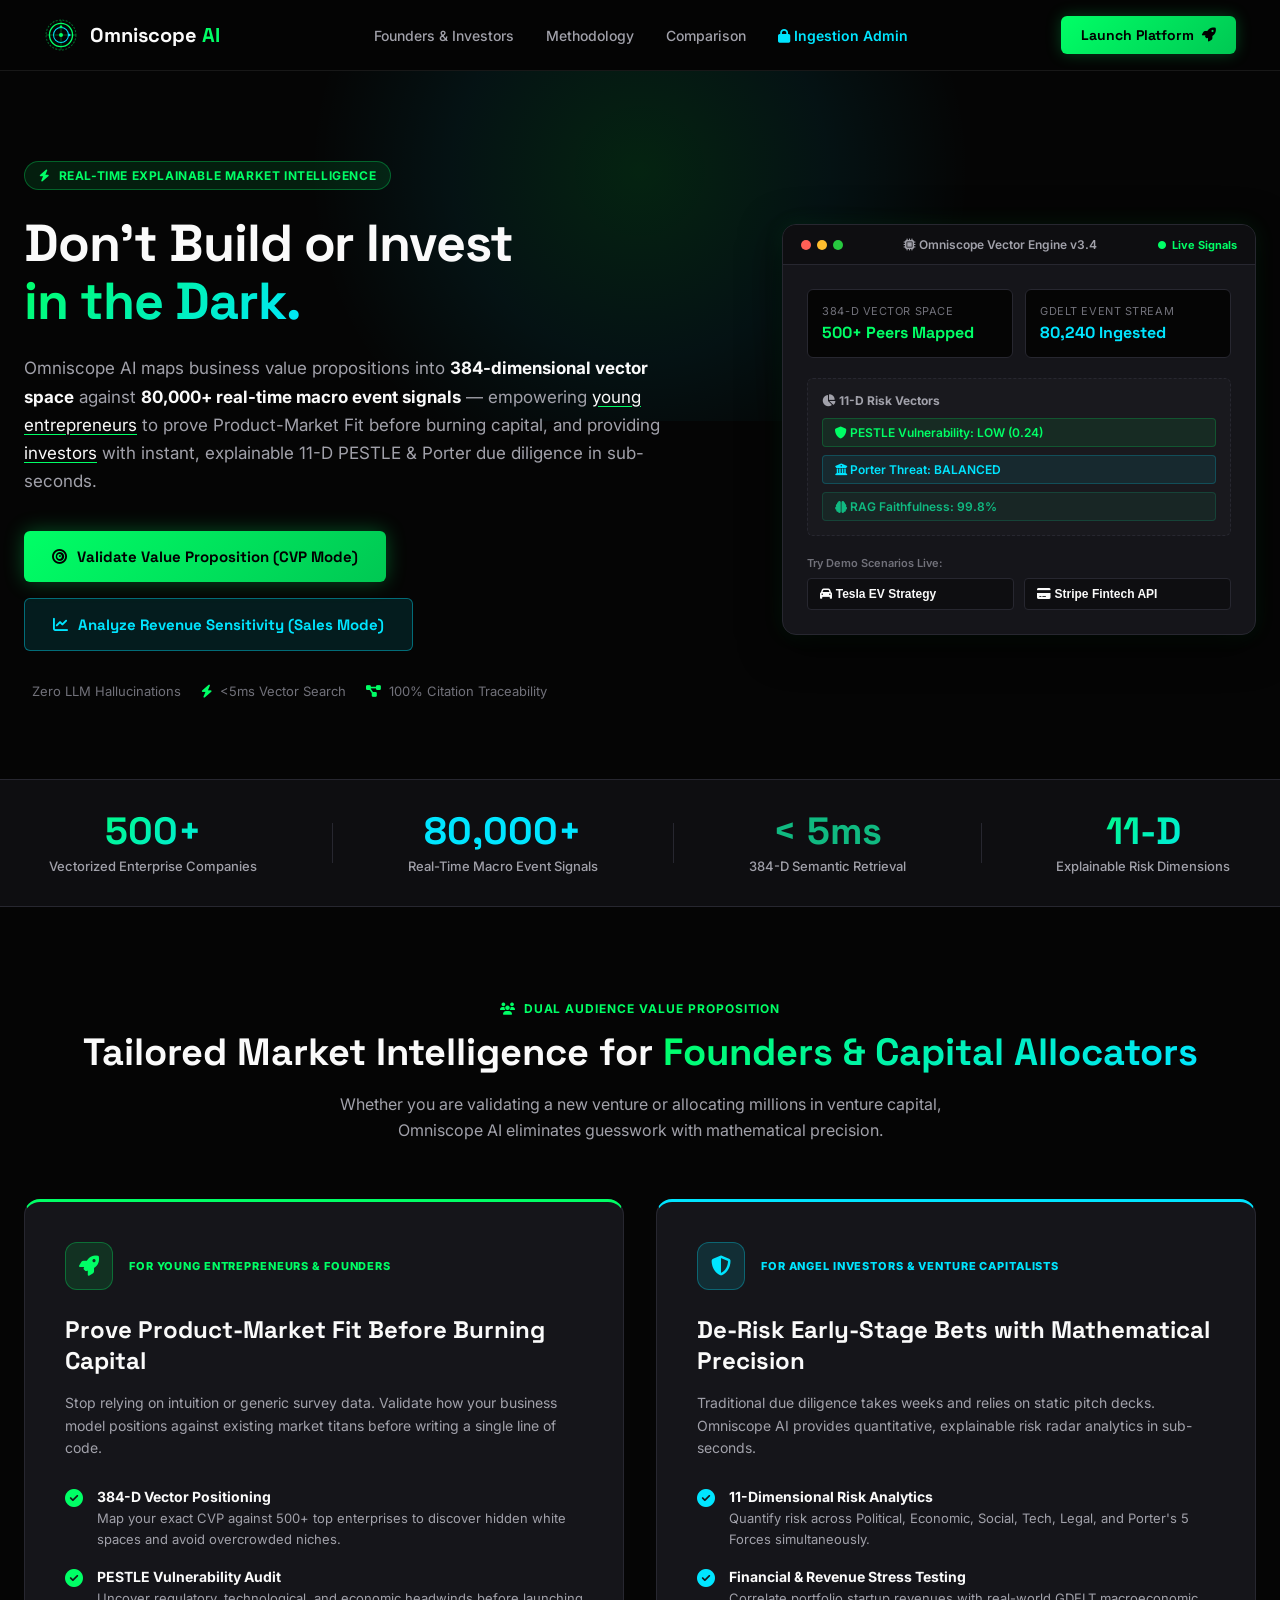
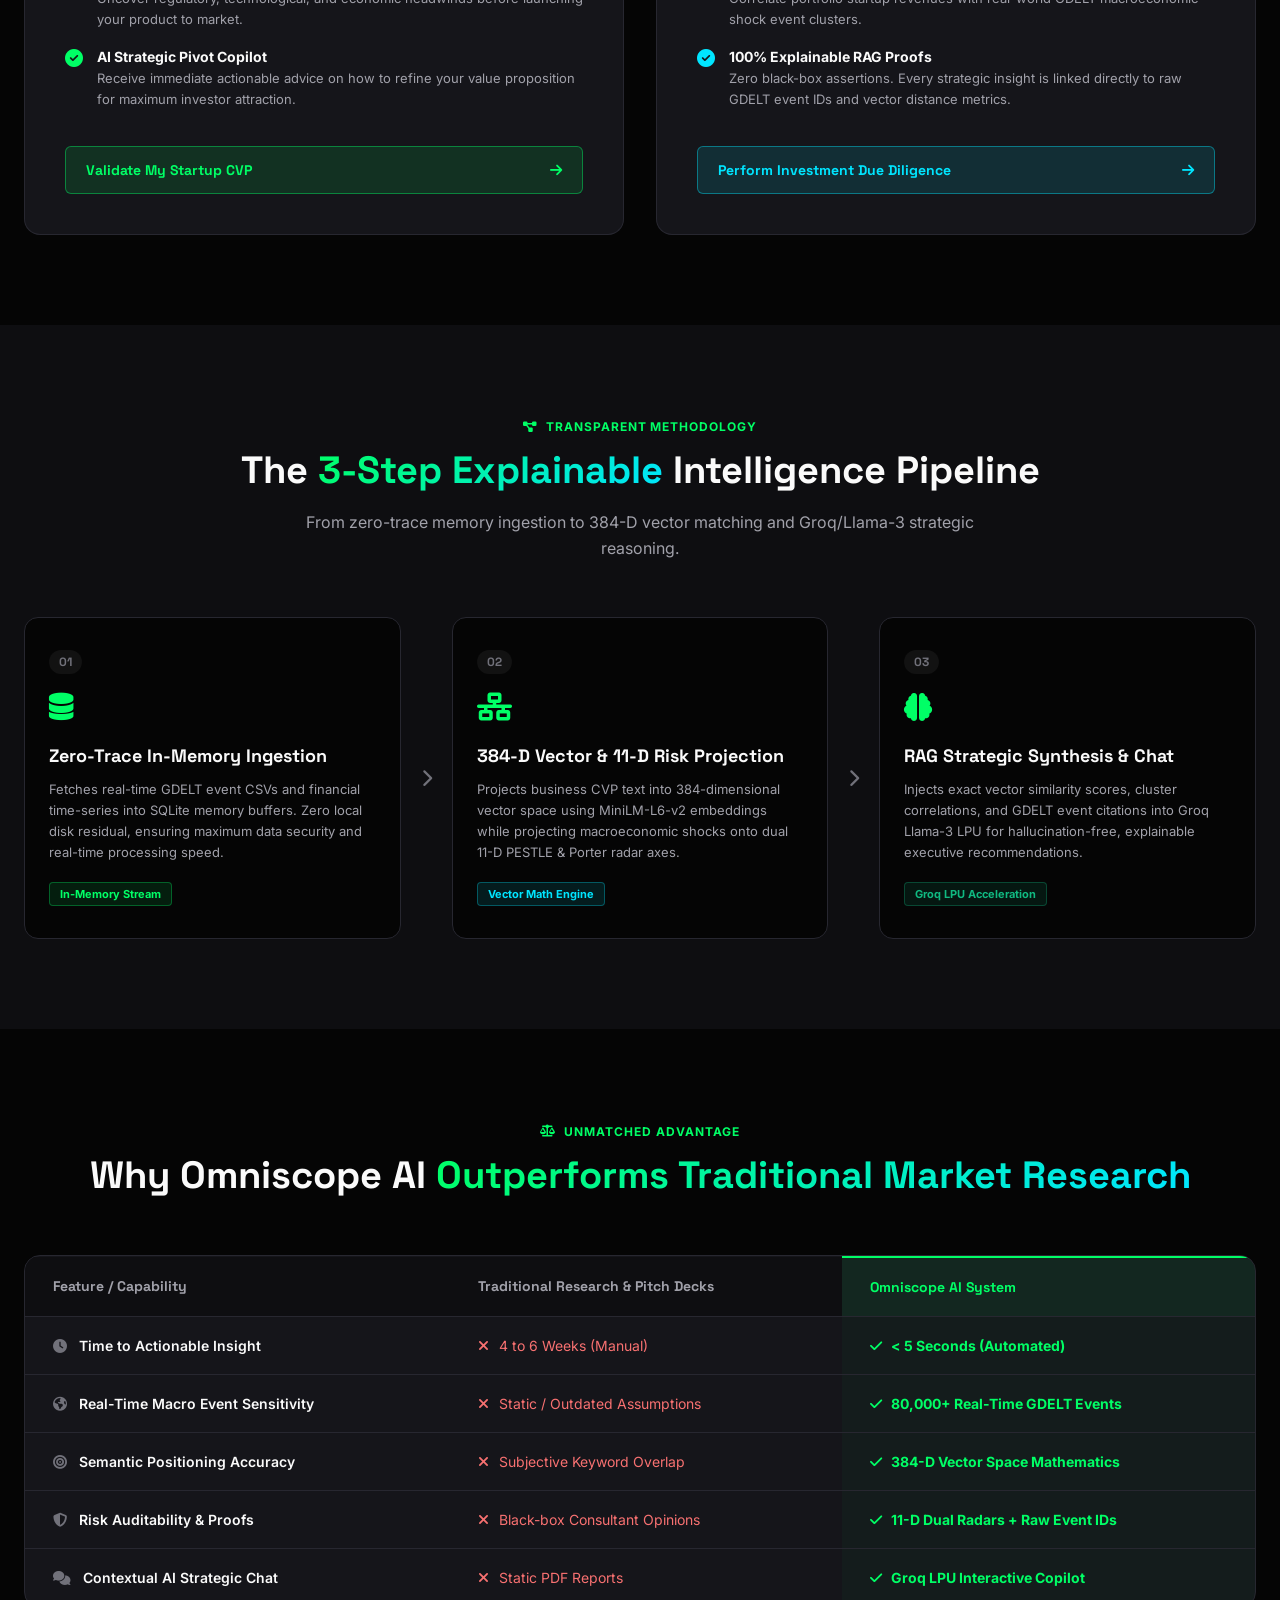
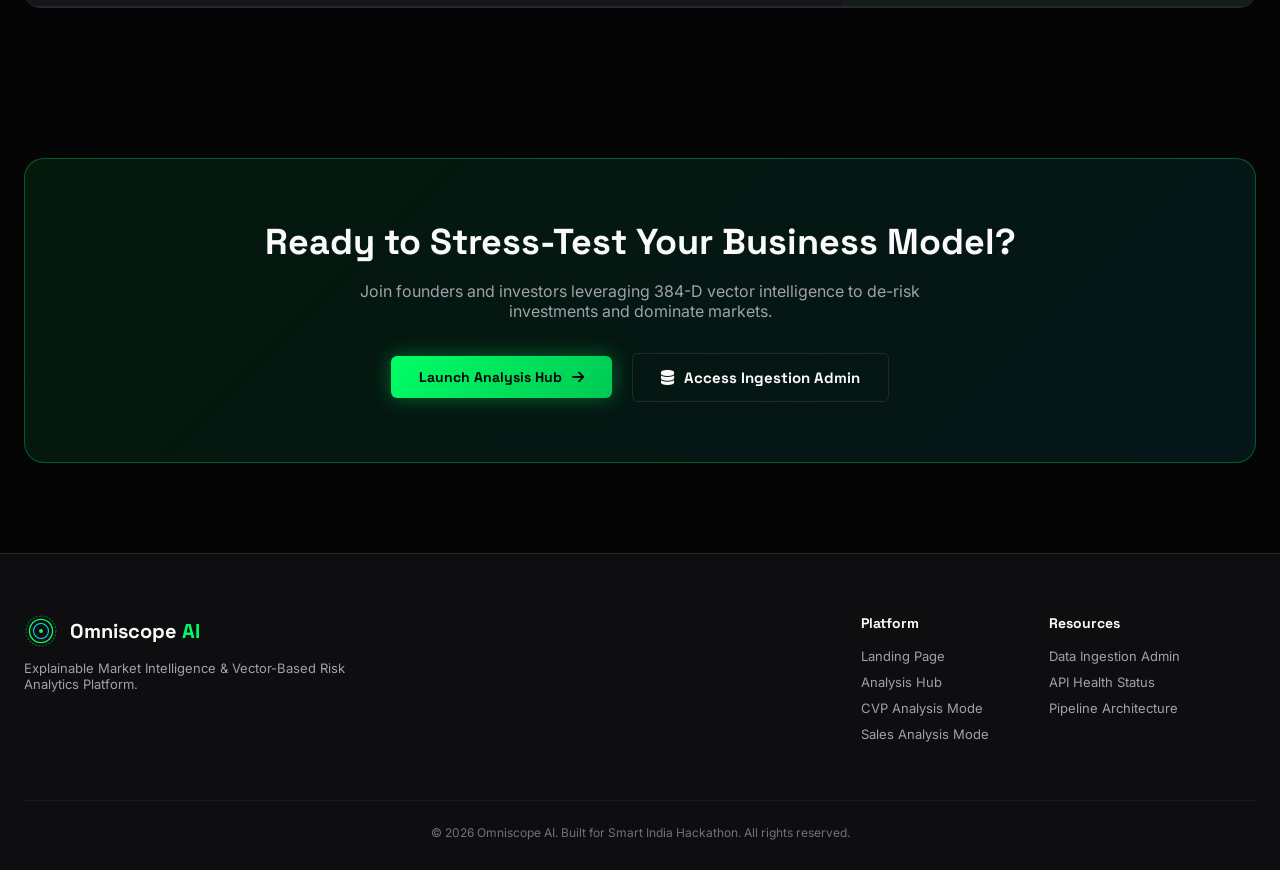
==== web/index.html @ 130d4575 "updated the intelligence, improved workflow, better explainability, introduced landing page" ====
<!DOCTYPE html>
<html lang="en">
<head>
    <meta charset="UTF-8">
    <meta name="viewport" content="width=device-width, initial-scale=1.0">
    <title>Omniscope AI | Explainable Market Intelligence System</title>
    <!-- Favicon -->
    <link rel="icon" type="image/svg+xml" href="favicon.svg">
    <link rel="icon" type="image/png" sizes="64x64" href="favicon.png">
    <link rel="shortcut icon" href="favicon.ico">
    <!-- Google Fonts -->
    <link rel="preconnect" href="https://fonts.googleapis.com">
    <link rel="preconnect" href="https://fonts.gstatic.com" crossorigin>
    <link href="https://fonts.googleapis.com/css2?family=Inter:wght@400;500;600;700&family=Plus+Jakarta+Sans:wght@500;600;700;800&family=Space+Grotesk:wght@500;600;700&display=swap" rel="stylesheet">
    <!-- FontAwesome Icons -->
    <link rel="stylesheet" href="https://cdnjs.cloudflare.com/ajax/libs/font-awesome/6.4.0/css/all.min.css">
    <link rel="stylesheet" href="style.css">
</head>
<body class="dark-theme">

    <!-- APP WRAPPER -->
    <div class="app-wrapper">

        <!-- =============================================================== -->
        <!-- LANDING PAGE SCREEN                                             -->
        <!-- =============================================================== -->
        <div class="screen-view active" id="view-landing-page">
            <!-- Top Navigation Bar -->
            <nav class="landing-navbar">
                <div class="navbar-container">
                    <a href="#view-landing-page" class="nav-brand" id="brand-logo-home">
                        <svg class="omniscope-logo-svg nav-logo-svg" viewBox="0 0 100 100" fill="none" xmlns="http://www.w3.org/2000/svg">
                            <circle cx="50" cy="50" r="44" stroke="#00FF66" stroke-width="3" stroke-dasharray="6 4" opacity="0.4"/>
                            <circle cx="50" cy="50" r="34" stroke="#00FF66" stroke-width="4"/>
                            <circle cx="50" cy="50" r="22" stroke="#00E5FF" stroke-width="3"/>
                            <circle cx="50" cy="50" r="6" fill="#00FF66"/>
                            <line x1="50" y1="6" x2="50" y2="94" stroke="#00FF66" stroke-width="2" opacity="0.5"/>
                            <line x1="6" y1="50" x2="94" y2="50" stroke="#00FF66" stroke-width="2" opacity="0.5"/>
                            <circle cx="74" cy="50" r="4" fill="#00E5FF"/>
                            <circle cx="50" cy="26" r="4" fill="#00FF66"/>
                        </svg>
                        <span>Omniscope <span class="accent-text">AI</span></span>
                    </a>
                    <div class="nav-links">
                        <a href="#landing-audience" class="nav-link">Founders & Investors</a>
                        <a href="#landing-pipeline" class="nav-link">Methodology</a>
                        <a href="#landing-comparison" class="nav-link">Comparison</a>
                        <a href="admin.html" class="nav-link admin-nav-link" target="_blank">
                            <i class="fa-solid fa-lock"></i> Ingestion Admin
                        </a>
                    </div>
                    <div class="nav-actions">
                        <button type="button" class="btn-primary-md" id="btn-nav-launch-app">
                            <span>Launch Platform</span>
                            <i class="fa-solid fa-rocket"></i>
                        </button>
                    </div>
                </div>
            </nav>

            <!-- Hero Section -->
            <section class="landing-hero" id="landing-hero">
                <div class="hero-bg-glow"></div>
                <div class="hero-container">
                    <div class="hero-content">
                        <div class="hero-badge">
                            <i class="fa-solid fa-bolt"></i>
                            <span>REAL-TIME EXPLAINABLE MARKET INTELLIGENCE</span>
                        </div>
                        <h1 class="hero-title">
                            Don't Build or Invest <br><span class="gradient-text">in the Dark.</span>
                        </h1>
                        <!-- Single Hook for Investors & Young Entrepreneurs -->
                        <p class="hero-hook-desc">
                            Omniscope AI maps business value propositions into <strong>384-dimensional vector space</strong> against <strong>80,000+ real-time macro event signals</strong> — empowering <u>young entrepreneurs</u> to prove Product-Market Fit before burning capital, and providing <u>investors</u> with instant, explainable 11-D PESTLE & Porter due diligence in sub-seconds.
                        </p>
                        <div class="hero-cta-group">
                            <button type="button" class="btn-hero-primary" id="btn-hero-launch-cvp">
                                <i class="fa-solid fa-bullseye"></i>
                                <span>Validate Value Proposition (CVP Mode)</span>
                            </button>
                            <button type="button" class="btn-hero-secondary" id="btn-hero-launch-revenue">
                                <i class="fa-solid fa-chart-line"></i>
                                <span>Analyze Revenue Sensitivity (Sales Mode)</span>
                            </button>
                        </div>
                        <div class="hero-trust-badges">
                            <span><i class="fa-solid fa-shield-check"></i> Zero LLM Hallucinations</span>
                            <span><i class="fa-solid fa-bolt"></i> &lt;5ms Vector Search</span>
                            <span><i class="fa-solid fa-diagram-project"></i> 100% Citation Traceability</span>
                        </div>
                    </div>

                    <!-- Interactive Live Hero Visual Showcase -->
                    <div class="hero-visual-card glass-panel">
                        <div class="visual-card-header">
                            <div class="card-dots">
                                <span class="dot red"></span>
                                <span class="dot yellow"></span>
                                <span class="dot green"></span>
                            </div>
                            <span class="card-title-tag"><i class="fa-solid fa-microchip"></i> Omniscope Vector Engine v3.4</span>
                            <span class="card-live-pulse"><i class="fa-solid fa-circle"></i> Live Signals</span>
                        </div>
                        <div class="visual-card-body">
                            <div class="vector-radar-preview">
                                <div class="preview-metric-box">
                                    <span class="preview-label">384-D Vector Space</span>
                                    <span class="preview-val green-glow">500+ Peers Mapped</span>
                                </div>
                                <div class="preview-metric-box">
                                    <span class="preview-label">GDELT Event Stream</span>
                                    <span class="preview-val cyan-glow">80,240 Ingested</span>
                                </div>
                            </div>
                            <div class="preview-radar-mini">
                                <div class="mini-radar-badge"><i class="fa-solid fa-chart-pie"></i> 11-D Risk Vectors</div>
                                <div class="mini-tags">
                                    <span class="tag-pill"><i class="fa-solid fa-shield"></i> PESTLE Vulnerability: LOW (0.24)</span>
                                    <span class="tag-pill cyan"><i class="fa-solid fa-building-columns"></i> Porter Threat: BALANCED</span>
                                    <span class="tag-pill emerald"><i class="fa-solid fa-brain"></i> RAG Faithfulness: 99.8%</span>
                                </div>
                            </div>
                            <div class="hero-preset-teaser">
                                <span class="teaser-label">Try Demo Scenarios Live:</span>
                                <div class="hero-preset-buttons">
                                    <button type="button" class="btn-preset-mini" id="hero-preset-tesla">
                                        <i class="fa-solid fa-car"></i> Tesla EV Strategy
                                    </button>
                                    <button type="button" class="btn-preset-mini" id="hero-preset-stripe">
                                        <i class="fa-solid fa-credit-card"></i> Stripe Fintech API
                                    </button>
                                </div>
                            </div>
                        </div>
                    </div>
                </div>
            </section>

            <!-- Key Platform Metrics Bar -->
            <section class="landing-stats-bar">
                <div class="stats-container">
                    <div class="stat-item">
                        <div class="stat-num gradient-text">500+</div>
                        <div class="stat-label">Vectorized Enterprise Companies</div>
                    </div>
                    <div class="stat-divider"></div>
                    <div class="stat-item">
                        <div class="stat-num cyan-text">80,000+</div>
                        <div class="stat-label">Real-Time Macro Event Signals</div>
                    </div>
                    <div class="stat-divider"></div>
                    <div class="stat-item">
                        <div class="stat-num emerald-text">&lt; 5ms</div>
                        <div class="stat-label">384-D Semantic Retrieval</div>
                    </div>
                    <div class="stat-divider"></div>
                    <div class="stat-item">
                        <div class="stat-num gradient-text">11-D</div>
                        <div class="stat-label">Explainable Risk Dimensions</div>
                    </div>
                </div>
            </section>

            <!-- Dual Value Proposition Section (Founders & Investors) -->
            <section class="landing-section" id="landing-audience">
                <div class="section-container">
                    <div class="section-header text-center">
                        <span class="section-badge"><i class="fa-solid fa-users"></i> DUAL AUDIENCE VALUE PROPOSITION</span>
                        <h2>Tailored Market Intelligence for <span class="gradient-text">Founders & Capital Allocators</span></h2>
                        <p class="section-desc">Whether you are validating a new venture or allocating millions in venture capital, Omniscope AI eliminates guesswork with mathematical precision.</p>
                    </div>

                    <div class="dual-grid">
                        <!-- Card 1: Young Entrepreneurs -->
                        <div class="dual-card founder-card">
                            <div class="dual-card-header">
                                <div class="dual-icon-box green-icon">
                                    <i class="fa-solid fa-rocket"></i>
                                </div>
                                <div class="dual-tag">FOR YOUNG ENTREPRENEURS & FOUNDERS</div>
                            </div>
                            <h3>Prove Product-Market Fit Before Burning Capital</h3>
                            <p class="dual-intro">Stop relying on intuition or generic survey data. Validate how your business model positions against existing market titans before writing a single line of code.</p>
                            <ul class="dual-features">
                                <li>
                                    <i class="fa-solid fa-circle-check"></i>
                                    <div>
                                        <strong>384-D Vector Positioning</strong>
                                        <span>Map your exact CVP against 500+ top enterprises to discover hidden white spaces and avoid overcrowded niches.</span>
                                    </div>
                                </li>
                                <li>
                                    <i class="fa-solid fa-circle-check"></i>
                                    <div>
                                        <strong>PESTLE Vulnerability Audit</strong>
                                        <span>Uncover regulatory, technological, and economic headwinds before launching your product to market.</span>
                                    </div>
                                </li>
                                <li>
                                    <i class="fa-solid fa-circle-check"></i>
                                    <div>
                                        <strong>AI Strategic Pivot Copilot</strong>
                                        <span>Receive immediate actionable advice on how to refine your value proposition for maximum investor attraction.</span>
                                    </div>
                                </li>
                            </ul>
                            <button type="button" class="btn-dual-action btn-green-glow" id="btn-founder-launch">
                                <span>Validate My Startup CVP</span>
                                <i class="fa-solid fa-arrow-right"></i>
                            </button>
                        </div>

                        <!-- Card 2: Investors -->
                        <div class="dual-card investor-card">
                            <div class="dual-card-header">
                                <div class="dual-icon-box cyan-icon">
                                    <i class="fa-solid fa-shield-halved"></i>
                                </div>
                                <div class="dual-tag cyan-tag">FOR ANGEL INVESTORS & VENTURE CAPITALISTS</div>
                            </div>
                            <h3>De-Risk Early-Stage Bets with Mathematical Precision</h3>
                            <p class="dual-intro">Traditional due diligence takes weeks and relies on static pitch decks. Omniscope AI provides quantitative, explainable risk radar analytics in sub-seconds.</p>
                            <ul class="dual-features">
                                <li>
                                    <i class="fa-solid fa-circle-check cyan-check"></i>
                                    <div>
                                        <strong>11-Dimensional Risk Analytics</strong>
                                        <span>Quantify risk across Political, Economic, Social, Tech, Legal, and Porter's 5 Forces simultaneously.</span>
                                    </div>
                                </li>
                                <li>
                                    <i class="fa-solid fa-circle-check cyan-check"></i>
                                    <div>
                                        <strong>Financial & Revenue Stress Testing</strong>
                                        <span>Correlate portfolio startup revenues with real-world GDELT macroeconomic shock event clusters.</span>
                                    </div>
                                </li>
                                <li>
                                    <i class="fa-solid fa-circle-check cyan-check"></i>
                                    <div>
                                        <strong>100% Explainable RAG Proofs</strong>
                                        <span>Zero black-box assertions. Every strategic insight is linked directly to raw GDELT event IDs and vector distance metrics.</span>
                                    </div>
                                </li>
                            </ul>
                            <button type="button" class="btn-dual-action btn-cyan-glow" id="btn-investor-launch">
                                <span>Perform Investment Due Diligence</span>
                                <i class="fa-solid fa-arrow-right"></i>
                            </button>
                        </div>
                    </div>
                </div>
            </section>

            <!-- 3-Step Explainable Pipeline Architecture -->
            <section class="landing-section bg-surface" id="landing-pipeline">
                <div class="section-container">
                    <div class="section-header text-center">
                        <span class="section-badge"><i class="fa-solid fa-diagram-project"></i> TRANSPARENT METHODOLOGY</span>
                        <h2>The <span class="gradient-text">3-Step Explainable</span> Intelligence Pipeline</h2>
                        <p class="section-desc">From zero-trace memory ingestion to 384-D vector matching and Groq/Llama-3 strategic reasoning.</p>
                    </div>

                    <div class="pipeline-grid">
                        <div class="pipeline-card">
                            <div class="pipeline-step-num">01</div>
                            <div class="pipeline-icon"><i class="fa-solid fa-database"></i></div>
                            <h3>Zero-Trace In-Memory Ingestion</h3>
                            <p>Fetches real-time GDELT event CSVs and financial time-series into SQLite memory buffers. Zero local disk residual, ensuring maximum data security and real-time processing speed.</p>
                            <div class="pipeline-tag">In-Memory Stream</div>
                        </div>

                        <div class="pipeline-connector"><i class="fa-solid fa-chevron-right"></i></div>

                        <div class="pipeline-card">
                            <div class="pipeline-step-num">02</div>
                            <div class="pipeline-icon"><i class="fa-solid fa-network-wired"></i></div>
                            <h3>384-D Vector & 11-D Risk Projection</h3>
                            <p>Projects business CVP text into 384-dimensional vector space using MiniLM-L6-v2 embeddings while projecting macroeconomic shocks onto dual 11-D PESTLE & Porter radar axes.</p>
                            <div class="pipeline-tag cyan-tag-bg">Vector Math Engine</div>
                        </div>

                        <div class="pipeline-connector"><i class="fa-solid fa-chevron-right"></i></div>

                        <div class="pipeline-card">
                            <div class="pipeline-step-num">03</div>
                            <div class="pipeline-icon"><i class="fa-solid fa-brain"></i></div>
                            <h3>RAG Strategic Synthesis & Chat</h3>
                            <p>Injects exact vector similarity scores, cluster correlations, and GDELT event citations into Groq Llama-3 LPU for hallucination-free, explainable executive recommendations.</p>
                            <div class="pipeline-tag emerald-tag-bg">Groq LPU Acceleration</div>
                        </div>
                    </div>
                </div>
            </section>

            <!-- Comparison Table: Traditional vs Omniscope AI -->
            <section class="landing-section" id="landing-comparison">
                <div class="section-container">
                    <div class="section-header text-center">
                        <span class="section-badge"><i class="fa-solid fa-scale-balanced"></i> UNMATCHED ADVANTAGE</span>
                        <h2>Why Omniscope AI <span class="gradient-text">Outperforms Traditional Market Research</span></h2>
                    </div>

                    <div class="comparison-table-wrapper glass-panel">
                        <table class="comparison-table">
                            <thead>
                                <tr>
                                    <th>Feature / Capability</th>
                                    <th>Traditional Research & Pitch Decks</th>
                                    <th class="highlight-col">Omniscope AI System</th>
                                </tr>
                            </thead>
                            <tbody>
                                <tr>
                                    <td class="feature-name"><i class="fa-solid fa-clock"></i> Time to Actionable Insight</td>
                                    <td class="negative-text"><i class="fa-solid fa-xmark"></i> 4 to 6 Weeks (Manual)</td>
                                    <td class="highlight-col positive-text"><i class="fa-solid fa-check"></i> &lt; 5 Seconds (Automated)</td>
                                </tr>
                                <tr>
                                    <td class="feature-name"><i class="fa-solid fa-earth-americas"></i> Real-Time Macro Event Sensitivity</td>
                                    <td class="negative-text"><i class="fa-solid fa-xmark"></i> Static / Outdated Assumptions</td>
                                    <td class="highlight-col positive-text"><i class="fa-solid fa-check"></i> 80,000+ Real-Time GDELT Events</td>
                                </tr>
                                <tr>
                                    <td class="feature-name"><i class="fa-solid fa-bullseye"></i> Semantic Positioning Accuracy</td>
                                    <td class="negative-text"><i class="fa-solid fa-xmark"></i> Subjective Keyword Overlap</td>
                                    <td class="highlight-col positive-text"><i class="fa-solid fa-check"></i> 384-D Vector Space Mathematics</td>
                                </tr>
                                <tr>
                                    <td class="feature-name"><i class="fa-solid fa-shield-halved"></i> Risk Auditability & Proofs</td>
                                    <td class="negative-text"><i class="fa-solid fa-xmark"></i> Black-box Consultant Opinions</td>
                                    <td class="highlight-col positive-text"><i class="fa-solid fa-check"></i> 11-D Dual Radars + Raw Event IDs</td>
                                </tr>
                                <tr>
                                    <td class="feature-name"><i class="fa-solid fa-comments"></i> Contextual AI Strategic Chat</td>
                                    <td class="negative-text"><i class="fa-solid fa-xmark"></i> Static PDF Reports</td>
                                    <td class="highlight-col positive-text"><i class="fa-solid fa-check"></i> Groq LPU Interactive Copilot</td>
                                </tr>
                            </tbody>
                        </table>
                    </div>
                </div>
            </section>

            <!-- Bottom CTA Banner Section -->
            <section class="landing-cta-banner">
                <div class="cta-banner-container glass-panel">
                    <div class="cta-content">
                        <h2>Ready to Stress-Test Your Business Model?</h2>
                        <p>Join founders and investors leveraging 384-D vector intelligence to de-risk investments and dominate markets.</p>
                        <div class="cta-buttons">
                            <button type="button" class="btn-primary-lg" id="btn-banner-launch-hub">
                                <span>Launch Analysis Hub</span>
                                <i class="fa-solid fa-arrow-right"></i>
                            </button>
                            <a href="admin.html" class="btn-outline-lg" target="_blank">
                                <i class="fa-solid fa-database"></i> Access Ingestion Admin
                            </a>
                        </div>
                    </div>
                </div>
            </section>

            <!-- Footer -->
            <footer class="landing-footer">
                <div class="footer-container">
                    <div class="footer-brand">
                        <div class="nav-brand">
                            <svg class="omniscope-logo-svg nav-logo-svg" viewBox="0 0 100 100" fill="none" xmlns="http://www.w3.org/2000/svg">
                                <circle cx="50" cy="50" r="44" stroke="#00FF66" stroke-width="3" stroke-dasharray="6 4" opacity="0.4"/>
                                <circle cx="50" cy="50" r="34" stroke="#00FF66" stroke-width="4"/>
                                <circle cx="50" cy="50" r="22" stroke="#00E5FF" stroke-width="3"/>
                                <circle cx="50" cy="50" r="6" fill="#00FF66"/>
                            </svg>
                            <span>Omniscope <span class="accent-text">AI</span></span>
                        </div>
                        <p>Explainable Market Intelligence & Vector-Based Risk Analytics Platform.</p>
                    </div>
                    <div class="footer-links">
                        <div class="footer-col">
                            <h4>Platform</h4>
                            <a href="#view-landing-page" id="foot-link-landing">Landing Page</a>
                            <a href="#" id="foot-link-hub">Analysis Hub</a>
                            <a href="#" id="foot-link-cvp">CVP Analysis Mode</a>
                            <a href="#" id="foot-link-revenue">Sales Analysis Mode</a>
                        </div>
                        <div class="footer-col">
                            <h4>Resources</h4>
                            <a href="admin.html" target="_blank">Data Ingestion Admin</a>
                            <a href="/api/health" target="_blank">API Health Status</a>
                            <a href="#landing-pipeline">Pipeline Architecture</a>
                        </div>
                    </div>
                </div>
                <div class="footer-bottom">
                    <p>© 2026 Omniscope AI. Built for Smart India Hackathon. All rights reserved.</p>
                </div>
            </footer>
        </div>

        <!-- =============================================================== -->
        <!-- MODE SELECTION HUB SCREEN                                       -->
        <!-- =============================================================== -->
        <div class="screen-view hidden" id="view-mode-selection">
            <div class="step1-container">
                <div class="step-nav-bar" style="margin-bottom: -10px;">
                    <button type="button" class="btn-back-hub" id="btn-back-landing-hub">
                        <i class="fa-solid fa-house"></i> Home Landing Page
                    </button>
                </div>

                <!-- Hero Branding -->
                <header class="hero-header">
                    <div class="hero-logo-wrapper">
                        <svg class="omniscope-logo-svg hero-svg" viewBox="0 0 100 100" fill="none" xmlns="http://www.w3.org/2000/svg">
                            <circle cx="50" cy="50" r="44" stroke="#00FF66" stroke-width="3" stroke-dasharray="6 4" opacity="0.4"/>
                            <circle cx="50" cy="50" r="34" stroke="#00FF66" stroke-width="4"/>
                            <circle cx="50" cy="50" r="22" stroke="#00E5FF" stroke-width="3"/>
                            <circle cx="50" cy="50" r="6" fill="#00FF66"/>
                            <line x1="50" y1="6" x2="50" y2="94" stroke="#00FF66" stroke-width="2" opacity="0.5"/>
                            <line x1="6" y1="50" x2="94" y2="50" stroke="#00FF66" stroke-width="2" opacity="0.5"/>
                            <circle cx="74" cy="50" r="4" fill="#00E5FF"/>
                            <circle cx="50" cy="26" r="4" fill="#00FF66"/>
                            <circle cx="34" cy="66" r="4" fill="#10B981"/>
                        </svg>
                    </div>
                    <h1>Omniscope <span>AI</span></h1>
                    <p class="hero-subtitle">Explainable Market Intelligence System. Select your preferred analysis methodology below.</p>
                </header>

                <!-- Mode Selection Cards Grid -->
                <div class="mode-selection-grid">
                    <!-- Mode 1: CVP Analysis -->
                    <div class="mode-card" id="card-cvp-mode">
                        <div class="mode-card-badge"><i class="fa-solid fa-bullseye"></i> Value Proposition Mode</div>
                        <div class="mode-card-icon">
                            <i class="fa-solid fa-pen-nib"></i>
                        </div>
                        <h3>1. Customer Value Proposition (CVP) Analysis</h3>
                        <p>Input your business CVP statement to project into 384-D vector space, generate dual PESTLE & Porter radar analytics, and benchmark against 500 companies.</p>
                        <ul class="mode-features">
                            <li><i class="fa-solid fa-circle-check"></i> 384-D CVP Semantic Vector Match</li>
                            <li><i class="fa-solid fa-circle-check"></i> Dual PESTLE & Porter Risk Radars</li>
                            <li><i class="fa-solid fa-circle-check"></i> Tailored AI Strategy Chatbot</li>
                        </ul>
                        <button type="button" class="btn-primary-lg" id="btn-select-cvp-mode" style="width: 100%;">
                            <span>Launch CVP Analysis</span>
                            <i class="fa-solid fa-arrow-right"></i>
                        </button>
                    </div>

                    <!-- Mode 2: Sales & Financial Revenue Analysis -->
                    <div class="mode-card" id="card-revenue-mode">
                        <div class="mode-card-badge badge-cyan"><i class="fa-solid fa-chart-line"></i> Financial Impact Mode</div>
                        <div class="mode-card-icon icon-cyan">
                            <i class="fa-solid fa-file-csv"></i>
                        </div>
                        <h3>2. Sales & Financial Revenue Analysis</h3>
                        <p>Upload sales time-series CSV data or choose business presets to analyze revenue sensitivity against macro market event clusters and PESTLE shocks.</p>
                        <ul class="mode-features">
                            <li><i class="fa-solid fa-circle-check" style="color: #00E5FF;"></i> Sales CSV & Presets Data Import</li>
                            <li><i class="fa-solid fa-circle-check" style="color: #00E5FF;"></i> Market Event Cluster Correlation</li>
                            <li><i class="fa-solid fa-circle-check" style="color: #00E5FF;"></i> Financial Shock Risk Radar</li>
                        </ul>
                        <button type="button" class="btn-primary-lg btn-cyan" id="btn-select-revenue-mode" style="width: 100%;">
                            <span>Launch Sales Analysis</span>
                            <i class="fa-solid fa-arrow-right"></i>
                        </button>
                    </div>
                </div>
            </div>
        </div>

        <!-- =============================================================== -->
        <!-- STEP 1: CVP INPUT & DUAL RADAR ANALYSIS SCREEN                   -->
        <!-- =============================================================== -->
        <div class="screen-view hidden" id="view-step1-cvp">
            <div class="step1-container">
                <div class="step-nav-bar">
                    <button type="button" class="btn-back-hub" id="btn-back-hub-cvp">
                        <i class="fa-solid fa-arrow-left"></i> Switch Analysis Mode (CVP vs Sales)
                    </button>
                </div>

                <!-- Hero Branding -->
                <header class="hero-header">
                    <div class="hero-logo-wrapper">
                        <svg class="omniscope-logo-svg hero-svg" viewBox="0 0 100 100" fill="none" xmlns="http://www.w3.org/2000/svg">
                            <circle cx="50" cy="50" r="44" stroke="#00FF66" stroke-width="3" stroke-dasharray="6 4" opacity="0.4"/>
                            <circle cx="50" cy="50" r="34" stroke="#00FF66" stroke-width="4"/>
                            <circle cx="50" cy="50" r="22" stroke="#00E5FF" stroke-width="3"/>
                            <circle cx="50" cy="50" r="6" fill="#00FF66"/>
                            <line x1="50" y1="6" x2="50" y2="94" stroke="#00FF66" stroke-width="2" opacity="0.5"/>
                            <line x1="6" y1="50" x2="94" y2="50" stroke="#00FF66" stroke-width="2" opacity="0.5"/>
                            <circle cx="74" cy="50" r="4" fill="#00E5FF"/>
                            <circle cx="50" cy="26" r="4" fill="#00FF66"/>
                            <circle cx="34" cy="66" r="4" fill="#10B981"/>
                        </svg>
                    </div>
                    <h1>Omniscope <span>AI</span></h1>
                    <p class="hero-subtitle">Customer Value Proposition (CVP) Vector Placement & Risk Engine.</p>
                </header>

                <!-- CVP Input Form Card -->
                <div class="card glass-card cvp-input-card">
                    <div class="card-header">
                        <i class="fa-solid fa-pen-nib"></i>
                        <span>Step 1: Enter Your Customer Value Proposition (CVP)</span>
                    </div>

                    <!-- Quick Demo Presets Bar -->
                    <div class="presets-bar" style="margin: 1.25rem 0 1rem 0;">
                        <span class="presets-label"><i class="fa-solid fa-bolt" style="color: var(--accent-green);"></i> Quick Demo Presets:</span>
                        <button type="button" class="btn-preset-chip" id="btn-preset-cvp-tesla">
                            <i class="fa-solid fa-car-side" style="color: var(--accent-green);"></i> Preset 1: Tesla (EV & Autonomous Tech)
                        </button>
                        <button type="button" class="btn-preset-chip" id="btn-preset-cvp-stripe">
                            <i class="fa-solid fa-credit-card" style="color: var(--accent-green);"></i> Preset 2: Stripe (Fintech & Global Payments)
                        </button>
                    </div>

                    <form id="form-cvp-input">
                        <div class="form-group">
                            <label for="input-cvp-text">Customer Value Proposition Statement:</label>
                            <textarea id="input-cvp-text" placeholder="For [target customer] who [statement of need], the [product name] is a [product category] that [statement of key benefit]." rows="3" required></textarea>
                        </div>

                        <!-- CVP Template Helper Box -->
                        <div class="cvp-template-helper">
                            <i class="fa-solid fa-circle-info"></i>
                            <span>Standard Format Reference: <em>For <strong>[target customer]</strong> who <strong>[statement of need]</strong>, the <strong>[product name]</strong> is a <strong>[product category]</strong> that <strong>[statement of key benefit]</strong>.</em></span>
                        </div>

                        <div class="form-actions">
                            <button type="submit" class="btn-primary-lg" id="btn-analyze-cvp">
                                <i class="fa-solid fa-wand-magic-sparkles"></i> Analyze CVP & Generate Dual Radar Charts
                            </button>
                        </div>
                    </form>
                </div>

                <!-- Step 1 Results Panel (Hidden until CVP analyzed) -->
                <div class="step1-results-panel hidden" id="step1-results-panel">
                    
                    <!-- Dual Radar Charts Grid -->
                    <div class="dual-radar-grid">
                        <!-- Chart 1: PESTLE Analysis -->
                        <div class="card glass-card radar-card">
                            <div class="card-header">
                                <i class="fa-solid fa-chart-pie color-pestle"></i>
                                <span>PESTLE Macro-Environment Analysis</span>
                            </div>
                            <div class="canvas-wrapper">
                                <canvas id="canvas-pestle" width="300" height="300"></canvas>
                            </div>
                            <ul class="radar-legend-list" id="legend-pestle-list">
                                <li><span class="dot p1"></span> Political: <strong id="val-p0">0.00</strong></li>
                                <li><span class="dot p2"></span> Economic: <strong id="val-p1">0.00</strong></li>
                                <li><span class="dot p3"></span> Social: <strong id="val-p2">0.00</strong></li>
                                <li><span class="dot p4"></span> Tech: <strong id="val-p3">0.00</strong></li>
                                <li><span class="dot p5"></span> Legal: <strong id="val-p4">0.00</strong></li>
                                <li><span class="dot p6"></span> Enviro: <strong id="val-p5">0.00</strong></li>
                            </ul>
                        </div>

                        <!-- Chart 2: Porter's 5 Forces Analysis -->
                        <div class="card glass-card radar-card">
                            <div class="card-header">
                                <i class="fa-solid fa-shield-halved color-porter"></i>
                                <span>Porter's 5 Forces Industry Analysis</span>
                            </div>
                            <div class="canvas-wrapper">
                                <canvas id="canvas-porter" width="300" height="300"></canvas>
                            </div>
                            <ul class="radar-legend-list" id="legend-porter-list">
                                <li><span class="dot f1"></span> New Entrants: <strong id="val-p6">0.00</strong></li>
                                <li><span class="dot f2"></span> Buyer Power: <strong id="val-p7">0.00</strong></li>
                                <li><span class="dot f3"></span> Supplier Power: <strong id="val-p8">0.00</strong></li>
                                <li><span class="dot f4"></span> Substitutes: <strong id="val-p9">0.00</strong></li>
                                <li><span class="dot f5"></span> Rivalry: <strong id="val-p10">0.00</strong></li>
                            </ul>
                        </div>
                    </div>

                    <!-- Nearest CVP 384-D Vector Benchmark Companies -->
                    <div class="card glass-card benchmark-results-card">
                        <div class="card-header">
                            <i class="fa-solid fa-chart-scatter"></i>
                            <span>Nearest CVP 384-D Vector Embedding Matches (500 Company Database)</span>
                        </div>
                        <div class="cvp-matches-list" id="cvp-matches-list">
                            <!-- Populated dynamically -->
                        </div>
                    </div>

                    <!-- Next Step CTA -->
                    <div class="cta-banner">
                        <div class="cta-text">
                            <h3>Vector Placement & Strategic Risk Analysis Complete!</h3>
                            <p>Proceed to your personalized AI Market Chatbot to ask questions strictly tailored to your CVP and strategic factors.</p>
                        </div>
                        <button type="button" class="btn-cta-lg" id="btn-proceed-to-chatbot">
                            <span>Proceed to Omniscope AI Chatbot</span>
                            <i class="fa-solid fa-arrow-right"></i>
                        </button>
                    </div>

                </div>
            </div>
        </div>

        <!-- =============================================================== -->
        <!-- STEP 1: SALES & FINANCIAL REVENUE ANALYSIS SCREEN              -->
        <!-- =============================================================== -->
        <div class="screen-view hidden" id="view-step1-revenue">
            <div class="step1-container">
                <div class="step-nav-bar">
                    <button type="button" class="btn-back-hub" id="btn-back-hub-revenue">
                        <i class="fa-solid fa-arrow-left"></i> Switch Analysis Mode (CVP vs Sales)
                    </button>
                </div>

                <div class="section-title-box">
                    <h2><i class="fa-solid fa-chart-line color-cyan"></i> Sales & Financial Revenue Sensitivity Analysis</h2>
                    <p>Upload sales time-series data or pick a dataset preset to match sales fluctuations against verified market event clusters.</p>
                </div>

                <!-- CSV Upload & Dataset Presets Card -->
                <div class="card glass-card">
                    <div class="card-header">
                        <i class="fa-solid fa-file-csv color-cyan"></i>
                        <span>Upload Sales Time-Series (CSV / JSON) or Select Sample Preset</span>
                    </div>

                    <div class="presets-bar" style="margin-bottom: 1.25rem;">
                        <span class="presets-label">Sample Presets:</span>
                        <button type="button" class="btn-preset-chip" id="btn-preset-csv-retail">
                            <i class="fa-solid fa-shirt color-cyan"></i> Retail Apparel Sales (Jul – Aug 2026)
                        </button>
                        <button type="button" class="btn-preset-chip" id="btn-preset-csv-tech">
                            <i class="fa-solid fa-cloud color-cyan"></i> Enterprise SaaS MRR (Jul – Aug 2026)
                        </button>
                    </div>

                    <!-- Drag & Drop Zone -->
                    <div class="dropzone" id="revenue-dropzone">
                        <i class="fa-solid fa-cloud-arrow-up dropzone-icon color-cyan"></i>
                        <p class="dropzone-text">Drag & Drop your sales CSV file here, or <span class="dropzone-link color-cyan">browse files</span></p>
                        <span class="dropzone-subtext">Supported formats: CSV, JSON (Period, Revenue, Change_Pct)</span>
                        <input type="file" id="input-file-revenue" accept=".csv,.json" style="display: none;">
                    </div>

                    <div class="file-status-bar hidden" id="file-status-bar" style="margin-top: 1rem;">
                        <div class="file-info">
                            <i class="fa-solid fa-file-circle-check color-cyan"></i>
                            <span id="file-name-label">sales_data.csv</span>
                            <span class="file-tag" id="file-count-tag">0 rows</span>
                        </div>
                        <button type="button" class="btn-remove-file" id="btn-clear-file">&times;</button>
                    </div>

                    <!-- Input Data Preview Table (Visible Before Clicking Generate) -->
                    <div id="revenue-input-preview-box" class="revenue-preview-box hidden" style="margin-top: 1rem;">
                        <div style="display: flex; justify-content: space-between; align-items: center; margin-bottom: 0.6rem; flex-wrap: wrap; gap: 0.5rem;">
                            <span style="font-size: 0.82rem; font-weight: 700; color: var(--accent-cyan);">
                                <i class="fa-solid fa-table-list"></i> Loaded Input Time-Series Data (Preset Preloaded):
                            </span>
                            <span style="font-size: 0.75rem; color: #8892b0; background: rgba(0, 229, 255, 0.08); padding: 2px 8px; border-radius: 4px; border: 1px solid rgba(0, 229, 255, 0.2);">
                                Ready for Algorithm Execution &bull; Click 'Match & Filter' Below to Generate
                            </span>
                        </div>
                        <div style="overflow-x: auto;">
                            <table class="revenue-preview-table" style="width: 100%; border-collapse: collapse; font-size: 0.8rem;">
                                <thead>
                                    <tr style="border-bottom: 1px solid rgba(0, 229, 255, 0.2); text-align: left; color: #8892b0;">
                                        <th style="padding: 6px 10px;">Period</th>
                                        <th style="padding: 6px 10px;">Recorded Metric</th>
                                        <th style="padding: 6px 10px;">Fluctuation (% Δ)</th>
                                        <th style="padding: 6px 10px;">Context / Notes</th>
                                    </tr>
                                </thead>
                                <tbody id="revenue-preview-tbody"></tbody>
                            </table>
                        </div>
                    </div>

                    <div class="form-actions" style="margin-top: 1.5rem;">
                        <button type="button" class="btn-primary-lg btn-cyan" id="btn-analyze-revenue" style="width: 100%;">
                            <i class="fa-solid fa-wand-magic-sparkles"></i> Match Revenue Fluctuation & Filter Relevant Market Clusters
                        </button>
                    </div>
                </div>

                <!-- Sales Analysis Results Panel -->
                <div class="step1-results-panel hidden" id="revenue-results-panel">
                    
                    <!-- Section 1: Fluctuation Clusters & Collective Decisions -->
                    <div class="card glass-card">
                        <div class="card-header">
                            <i class="fa-solid fa-layer-group color-cyan"></i>
                            <span>1. Fluctuation Clusters & Collective Decisions (Grouped by % Change)</span>
                        </div>
                        <p style="font-size: 13px; color: var(--text-muted); margin: 6px 0 16px 0; line-height: 1.5;">
                            All revenue movements are grouped into discrete fluctuation bands by severity (<span style="color:var(--accent-green);">% change</span>). For each cluster, a collective strategic decision is formulated from the dominant news category.
                        </p>
                        <div id="fluctuation-clusters-list" class="clusters-grid">
                            <!-- Populated dynamically with cluster cards and collective decision callouts -->
                        </div>
                    </div>

                    <!-- Section 2: Lagging Indicator News & Likelihood Scoring Matrix -->
                    <div class="card glass-card">
                        <div class="card-header">
                            <i class="fa-solid fa-newspaper color-cyan"></i>
                            <span>2. Lagging Indicator News Assignment & Causal Likelihood Scores</span>
                        </div>
                        <p style="font-size: 13px; color: var(--text-muted); margin: 6px 0 16px 0; line-height: 1.5;">
                            Sales is an empirical lagging indicator. For each fluctuation, historical macro news emerging prior to that period is assigned with a calibrated causal likelihood score.
                        </p>
                        <div id="correlation-matrix-list" style="margin-top: 1rem;">
                            <!-- Dynamically populated with lagging news & likelihood meters -->
                        </div>
                    </div>

                    <!-- Section 3: Dual Radar Charts Grid for Revenue -->
                    <div class="dual-radar-grid">
                        <div class="card glass-card radar-card">
                            <div class="card-header">
                                <i class="fa-solid fa-chart-pie color-pestle"></i>
                                <span>3A. PESTLE Macro Risk Impact (Sales Mode)</span>
                            </div>
                            <div class="canvas-wrapper">
                                <canvas id="canvas-revenue-pestle" width="300" height="300"></canvas>
                            </div>
                            <ul class="radar-legend-list" id="legend-rev-pestle-list">
                                <li><span class="dot p1"></span> Political: <strong id="val-rev-p0">0.00</strong></li>
                                <li><span class="dot p2"></span> Economic: <strong id="val-rev-p1">0.00</strong></li>
                                <li><span class="dot p3"></span> Social: <strong id="val-rev-p2">0.00</strong></li>
                                <li><span class="dot p4"></span> Tech: <strong id="val-rev-p3">0.00</strong></li>
                                <li><span class="dot p5"></span> Legal: <strong id="val-rev-p4">0.00</strong></li>
                                <li><span class="dot p6"></span> Enviro: <strong id="val-rev-p5">0.00</strong></li>
                            </ul>
                        </div>

                        <div class="card glass-card radar-card">
                            <div class="card-header">
                                <i class="fa-solid fa-shield-halved color-porter"></i>
                                <span>3B. Porter's 5 Forces Impact (Sales Mode)</span>
                            </div>
                            <div class="canvas-wrapper">
                                <canvas id="canvas-revenue-porter" width="300" height="300"></canvas>
                            </div>
                            <ul class="radar-legend-list" id="legend-rev-porter-list">
                                <li><span class="dot f1"></span> New Entrants: <strong id="val-rev-p6">0.00</strong></li>
                                <li><span class="dot f2"></span> Buyer Power: <strong id="val-rev-p7">0.00</strong></li>
                                <li><span class="dot f3"></span> Supplier Power: <strong id="val-rev-p8">0.00</strong></li>
                                <li><span class="dot f4"></span> Substitutes: <strong id="val-rev-p9">0.00</strong></li>
                                <li><span class="dot f5"></span> Rivalry: <strong id="val-rev-p10">0.00</strong></li>
                            </ul>
                        </div>
                    </div>

                    <!-- Section 4: PESTLE & Porter Evidences & Scoring Rationales -->
                    <div class="card glass-card evidence-container-card">
                        <div class="card-header" style="display: flex; justify-content: space-between; align-items: center; flex-wrap: wrap; gap: 12px;">
                            <div style="display: flex; align-items: center; gap: 10px;">
                                <i class="fa-solid fa-scale-balanced color-cyan"></i>
                                <span>4. PESTLE & Porter Scoring Evidences & Rationales (Audit Trail)</span>
                            </div>
                            <div class="audit-header-actions">
                                <span class="audit-total-badge"><i class="fa-solid fa-layer-group"></i> 11 Categories Evaluated</span>
                                <button type="button" class="btn-audit-toggle" id="btn-expand-all-audit"><i class="fa-solid fa-angles-down"></i> Expand All</button>
                                <button type="button" class="btn-audit-toggle" id="btn-collapse-all-audit"><i class="fa-solid fa-angles-up"></i> Collapse All</button>
                            </div>
                        </div>
                        <p style="font-size: 13px; color: var(--text-muted); margin: 6px 0 18px 0; line-height: 1.5;">
                            Empirical justification audit trail: Every assigned score across all 11 strategic dimensions is substantiated with explicit mathematical rationales, real database news articles (July – August 2026), causal likelihood scores, and direct clickable source links.
                        </p>

                        <!-- Master Category 1: PESTLE Macro Analysis -->
                        <div class="audit-master-section">
                            <div class="audit-master-header pestle-master">
                                <div class="audit-master-title">
                                    <i class="fa-solid fa-globe color-cyan"></i>
                                    <span>Master Category: PESTLE Macro Environmental Analysis (6 Dimensions)</span>
                                </div>
                                <span class="audit-master-count">6 Dimensions</span>
                            </div>
                            <div id="audit-pestle-categories-list" class="audit-accordion-list">
                                <!-- Populated dynamically with 6 PESTLE accordion categories -->
                            </div>
                        </div>

                        <!-- Master Category 2: Porter's Five Forces Analysis -->
                        <div class="audit-master-section" style="margin-top: 24px;">
                            <div class="audit-master-header porter-master">
                                <div class="audit-master-title">
                                    <i class="fa-solid fa-shield-halved color-green"></i>
                                    <span>Master Category: Porter's Five Forces Industry Structure (5 Dimensions)</span>
                                </div>
                                <span class="audit-master-count">5 Forces</span>
                            </div>
                            <div id="audit-porter-categories-list" class="audit-accordion-list">
                                <!-- Populated dynamically with 5 Porter accordion categories -->
                            </div>
                        </div>

                        <!-- Hidden fallback container for backward compatibility -->
                        <div id="strategic-evidence-list" style="display:none;"></div>
                    </div>

                    <!-- Section 5: Nearest Benchmark Peer Companies in Revenue Mode -->
                    <div class="card glass-card benchmark-results-card">
                        <div class="card-header">
                            <i class="fa-solid fa-chart-scatter color-cyan"></i>
                            <span>5. Nearest Strategic Benchmark Peers (500 Company Database)</span>
                        </div>
                        <p style="font-size: 13px; color: var(--text-muted); margin: 6px 0 16px 0; line-height: 1.5;">
                            500-Company Vector Engine matches: Companies with closest strategic risk vectors to your revenue sensitivity profile. Click any company to view its database profile.
                        </p>
                        <div class="cvp-matches-list" id="revenue-peers-list">
                            <!-- Populated dynamically -->
                        </div>
                    </div>

                    <!-- Next Step CTA -->
                    <div class="cta-banner">
                        <div class="cta-text">
                            <h3>Sales Sensitivity & Strategic Evidence Analysis Complete!</h3>
                            <p>Proceed to your AI Market Assistant with all fluctuation clusters, collective decisions, and news rationales pre-loaded into context.</p>
                        </div>
                        <button type="button" class="btn-cta-lg btn-cyan" id="btn-proceed-revenue-chatbot">
                            <span>Proceed to Revenue AI Chatbot</span>
                            <i class="fa-solid fa-arrow-right"></i>
                        </button>
                    </div>

                </div>
            </div>
        </div>

        <!-- =============================================================== -->
        <!-- STEP 2: PERSONALIZED MARKET INTELLIGENCE CHATBOT SCREEN         -->
        <!-- =============================================================== -->
        <div class="screen-view hidden" id="view-step2-chatbot">
            <div class="app-container">
                <!-- Chatbot Sidebar -->
                <aside class="sidebar">
                    <div class="brand-header">
                        <div class="logo-icon-wrapper">
                            <svg class="omniscope-logo-svg sidebar-svg" viewBox="0 0 100 100" fill="none" xmlns="http://www.w3.org/2000/svg">
                                <circle cx="50" cy="50" r="44" stroke="#00FF66" stroke-width="4" stroke-dasharray="6 4" opacity="0.4"/>
                                <circle cx="50" cy="50" r="34" stroke="#00FF66" stroke-width="5"/>
                                <circle cx="50" cy="50" r="22" stroke="#00E5FF" stroke-width="4"/>
                                <circle cx="50" cy="50" r="7" fill="#00FF66"/>
                                <line x1="50" y1="6" x2="50" y2="94" stroke="#00FF66" stroke-width="3" opacity="0.5"/>
                                <line x1="6" y1="50" x2="94" y2="50" stroke="#00FF66" stroke-width="3" opacity="0.5"/>
                            </svg>
                        </div>
                        <div class="brand-text">
                            <h2>Omniscope</h2>
                            <span class="badge">Market Intelligence AI</span>
                        </div>
                    </div>

                    <!-- Active CVP Card -->
                    <div class="active-cvp-card">
                        <div class="card-header">
                            <i class="fa-solid fa-bullseye"></i>
                            <span>Active CVP Context</span>
                        </div>
                        <p id="sidebar-active-cvp">Loading CVP...</p>
                        <div class="active-cvp-actions">
                            <button class="btn-link-sm" id="btn-quick-edit-cvp" type="button" title="Modify CVP in popup dialog">
                                <i class="fa-solid fa-pen-to-square"></i> Modify CVP
                            </button>
                            <button class="btn-link-sm" id="btn-change-cvp" type="button" title="Return to Step 1 input form">
                                <i class="fa-solid fa-arrow-left"></i> Edit in Step 1
                            </button>
                        </div>
                    </div>


                    <!-- Sidebar Radar 1: PESTLE Macro-Environment Card -->
                    <div class="sidebar-radar-card">
                        <div class="card-header">
                            <i class="fa-solid fa-chart-pie color-pestle"></i>
                            <span>PESTLE Macro Risks</span>
                        </div>
                        <div class="sidebar-canvas-wrapper">
                            <canvas id="sidebar-canvas-pestle" width="260" height="260"></canvas>
                        </div>
                        <ul class="sidebar-radar-legend" id="sidebar-legend-pestle">
                            <li><span class="dot p1"></span> Pol: <strong id="sidebar-val-p0">0.00</strong></li>
                            <li><span class="dot p2"></span> Eco: <strong id="sidebar-val-p1">0.00</strong></li>
                            <li><span class="dot p3"></span> Soc: <strong id="sidebar-val-p2">0.00</strong></li>
                            <li><span class="dot p4"></span> Tech: <strong id="sidebar-val-p3">0.00</strong></li>
                            <li><span class="dot p5"></span> Leg: <strong id="sidebar-val-p4">0.00</strong></li>
                            <li><span class="dot p6"></span> Env: <strong id="sidebar-val-p5">0.00</strong></li>
                        </ul>
                    </div>

                    <!-- Sidebar Radar 2: Porter's 5 Forces Card -->
                    <div class="sidebar-radar-card">
                        <div class="card-header">
                            <i class="fa-solid fa-shield-halved color-porter"></i>
                            <span>Porter's 5 Forces</span>
                        </div>
                        <div class="sidebar-canvas-wrapper">
                            <canvas id="sidebar-canvas-porter" width="260" height="260"></canvas>
                        </div>
                        <ul class="sidebar-radar-legend" id="sidebar-legend-porter">
                            <li><span class="dot f1"></span> Entrants: <strong id="sidebar-val-p6">0.00</strong></li>
                            <li><span class="dot f2"></span> Buyer: <strong id="sidebar-val-p7">0.00</strong></li>
                            <li><span class="dot f3"></span> Supplier: <strong id="sidebar-val-p8">0.00</strong></li>
                            <li><span class="dot f4"></span> Substitutes: <strong id="sidebar-val-p9">0.00</strong></li>
                            <li><span class="dot f5"></span> Rivalry: <strong id="sidebar-val-p10">0.00</strong></li>
                        </ul>
                    </div>

                    <!-- Nearest CVP Matches Sidebar -->
                    <div class="vector-placement-card">
                        <div class="card-header">
                            <i class="fa-solid fa-chart-scatter"></i>
                            <span>Nearest Benchmark Peers</span>
                        </div>
                        <div class="card-body" id="sidebar-neighbors-list">
                            <!-- Populated dynamically -->
                        </div>
                    </div>

                    <div class="sidebar-nav-actions">
                        <button class="btn-sidebar-nav" id="btn-back-step1" type="button" title="Back to Step 1 CVP Input">
                            <i class="fa-solid fa-arrow-left"></i> Step 1 CVP
                        </button>
                        <button class="btn-sidebar-nav" id="btn-sidebar-hub" type="button" title="Return to Analysis Mode Hub">
                            <i class="fa-solid fa-layer-group"></i> Hub
                        </button>
                        <button class="btn-sidebar-nav" id="btn-sidebar-home" type="button" title="Home Landing Page">
                            <i class="fa-solid fa-house"></i> Home
                        </button>
                    </div>

                    <div class="sidebar-footer">
                        <p>Omniscope Vector Engine (500 Companies)</p>
                    </div>
                </aside>

                <!-- Chatbot Main Workspace -->
                <main class="main-content">
                    <!-- Top Navigation Bar -->
                    <header class="top-bar">
                        <div class="header-title">
                            <h1>Omniscope Market Intelligence Assistant</h1>
                            <p>Answering queries strictly tailored to your Customer Value Proposition & Strategic Factors.</p>
                        </div>
                    </header>

                    <!-- Quick Suggestions -->
                    <div class="quick-prompts-bar">
                        <span class="label"><i class="fa-solid fa-lightbulb"></i> Tailored Prompts:</span>
                        <div class="prompts-scroll" id="prompts-container">
                            <button class="prompt-chip" type="button">What are the top PESTLE risks for my business?</button>
                            <button class="prompt-chip" type="button">How does Buyer Power affect my business model?</button>
                            <button class="prompt-chip" type="button">How do my nearest benchmark peers handle competition?</button>
                            <button class="prompt-chip" type="button">What strategies can mitigate my Threat of Substitutes?</button>
                        </div>
                    </div>

                    <!-- Chat Message Area -->
                    <section class="chat-section">
                        <div class="chat-messages" id="chat-messages">
                            <!-- Pre-seeded welcome message -->
                        </div>

                        <!-- Chat Input Bar -->
                        <div class="chat-input-area">
                            <form id="chat-form">
                                <div class="input-wrapper">
                                    <textarea id="user-input" placeholder="Ask a personalized question about your CVP, PESTLE forces, or market risks..." rows="1" required></textarea>
                                    <button type="submit" id="btn-send" title="Send Message">
                                        <i class="fa-solid fa-paper-plane"></i>
                                    </button>
                                </div>
                            </form>
                        </div>
                    </section>
                </main>
            </div>
        </div>

    </div>

    <!-- API Key Settings Modal -->
    <div class="modal-overlay" id="modal-settings">
        <div class="modal-box">
            <div class="modal-header">
                <h3><i class="fa-solid fa-key"></i> Groq API Key Setup</h3>
                <button class="btn-close" id="btn-close-settings" type="button">&times;</button>
            </div>
            <div class="modal-body">
                <p>Provide your <strong>Groq API Key</strong> for ultra-fast cloud LPU inference (~300+ tokens/sec using Llama 3.3 70B). If left blank, the chatbot defaults to local Ollama or rule reasoning.</p>
                <div class="form-group">
                    <label for="input-groq-key">Groq API Key:</label>
                    <input type="password" id="input-groq-key" placeholder="gsk_..." autocomplete="off">
                </div>
            </div>
            <div class="modal-footer">
                <button class="btn-primary" id="btn-save-key" type="button">Save Key</button>
            </div>
        </div>
    </div>

    <!-- On-DB Company Profile Modal -->
    <div class="modal-overlay" id="modal-company-profile">
        <div class="modal-box modal-lg">
            <div class="modal-header">
                <div class="modal-title-group">
                    <div class="company-badge-row">
                        <span class="badge-db-verified"><i class="fa-solid fa-database"></i> Database Verified Profile</span>
                        <span class="badge-sector-pill" id="modal-comp-sector">Sector</span>
                    </div>
                    <h2 id="modal-comp-name">Company Name</h2>
                    <p class="modal-comp-product" id="modal-comp-product">Product Name & Category</p>
                </div>
                <button class="btn-close" id="btn-close-comp-modal" type="button">&times;</button>
            </div>
            <div class="modal-body modal-scroll">
                <!-- Full CVP Box -->
                <div class="profile-section-card">
                    <h4><i class="fa-solid fa-bullseye" style="color: var(--accent-green);"></i> Full Customer Value Proposition (CVP)</h4>
                    <p class="profile-cvp-text" id="modal-comp-cvp">Loading CVP statement...</p>
                </div>

                <!-- Customer & Need Grid -->
                <div class="profile-meta-grid">
                    <div class="profile-meta-card">
                        <span class="meta-label"><i class="fa-solid fa-users"></i> Target Customer:</span>
                        <p id="modal-comp-target-customer">-</p>
                    </div>
                    <div class="profile-meta-card">
                        <span class="meta-label"><i class="fa-solid fa-triangle-exclamation"></i> Statement of Need:</span>
                        <p id="modal-comp-need">-</p>
                    </div>
                    <div class="profile-meta-card full-width">
                        <span class="meta-label"><i class="fa-solid fa-gem"></i> Statement of Key Benefit:</span>
                        <p id="modal-comp-benefit">-</p>
                    </div>
                </div>

                <!-- Relative PESTLE & Porter Analysis Comparison -->
                <div class="relative-analysis-container">
                    <div class="relative-analysis-header">
                        <h4><i class="fa-solid fa-scale-balanced" style="color: var(--accent-cyan);"></i> Relative PESTLE & Porter Risk Differential</h4>
                        <div class="relative-legend-pills">
                            <span class="pill-user"><span class="legend-dot dot-user"></span> Your CVP</span>
                            <span class="pill-peer"><span class="legend-dot dot-peer"></span> Benchmark Company</span>
                        </div>
                    </div>

                    <!-- PESTLE Comparison Bars -->
                    <div class="radar-compare-bars">
                        <div class="compare-group">
                            <h5>PESTLE Macro Factors (Your CVP vs Company)</h5>
                            <div id="compare-pestle-bars" class="compare-bars-list">
                                <!-- Populated dynamically with User vs Company bars -->
                            </div>
                        </div>
                        <div class="compare-group">
                            <h5>Porter's 5 Forces Industry Dynamics (Your CVP vs Company)</h5>
                            <div id="compare-porter-bars" class="compare-bars-list">
                                <!-- Populated dynamically with User vs Company bars -->
                            </div>
                        </div>
                    </div>
                </div>
            </div>
            <div class="modal-footer">
                <button type="button" class="btn-outline-md" id="btn-modal-overlay-radar">
                    <i class="fa-solid fa-chart-pie"></i> Overlay on Dual Radars
                </button>
                <button type="button" class="btn-primary-md" id="btn-modal-ask-ai">
                    <i class="fa-solid fa-robot"></i> Ask AI to Compare Strategy
                </button>
            </div>
        </div>
    </div>

    <!-- Quick Edit CVP Modal -->
    <div class="modal-overlay" id="modal-quick-edit-cvp">
        <div class="modal-box">
            <div class="modal-header">
                <h3><i class="fa-solid fa-pen-to-square" style="color: var(--accent-green);"></i> Modify Customer Value Proposition (CVP)</h3>
                <button class="btn-close" id="btn-close-quick-cvp" type="button">&times;</button>
            </div>
            <div class="modal-body">
                <p style="font-size: 13px; color: var(--text-muted); margin-bottom: 12px; line-height: 1.5;">
                    Modify your CVP statement below. Real-time embeddings will be recomputed and compared against all 500 benchmark companies instantly.
                </p>
                <div class="form-group">
                    <label for="input-quick-cvp-text">Active CVP Statement:</label>
                    <textarea id="input-quick-cvp-text" rows="4" style="width: 100%; border: 1px solid var(--border-color); background: var(--bg-dark); color: var(--text-main); padding: 10px; border-radius: var(--radius-sm); font-family: var(--font-main);"></textarea>
                </div>
            </div>
            <div class="modal-footer">
                <button class="btn-outline-md" id="btn-cancel-quick-cvp" type="button">Cancel</button>
                <button class="btn-primary-md" id="btn-save-quick-cvp" type="button">
                    <i class="fa-solid fa-wand-magic-sparkles"></i> Re-evaluate & Update CVP
                </button>
            </div>
        </div>
    </div>

    <script src="app.js"></script>
</body>
</html>
---- web/style.css ----
/* -------------------------------------------------------------------
   AI Explainable Market Intelligence Dashboard - Pitch Black & Electric Green Theme
   ------------------------------------------------------------------- */

:root {
    --bg-dark: #050505;          /* Pitch Black */
    --bg-surface: #0E0E11;       /* Obsidian Panel */
    --bg-card: #15151A;          /* Graphite Card */
    --bg-card-hover: #1E1E24;
    --border-color: #272730;     /* Dark Slate Border */
    --border-accent: rgba(0, 255, 102, 0.4);
    
    --primary-gradient: linear-gradient(135deg, #00FF66 0%, #00C853 100%);
    --accent-green: #00FF66;     /* Electric Bright Green */
    --accent-emerald: #10B981;   /* Emerald */
    --accent-mint: #00E676;
    --accent-cyan: #00E5FF;
    --accent-purple: #A855F7;
    --accent-rose: #FF2D55;
    --accent-amber: #FFB300;

    --text-main: #FAFAFA;
    --text-muted: #A1A1AA;
    --text-dim: #71717A;

    --radius-sm: 4px;
    --radius-md: 6px;
    --radius-lg: 8px;
    --radius-full: 4px;

    --shadow-main: 0 4px 20px rgba(0, 255, 102, 0.15);
    --shadow-card: 0 2px 10px rgba(0, 0, 0, 0.6);
    --font-main: 'Inter', -apple-system, BlinkMacSystemFont, sans-serif;
    --font-heading: 'Space Grotesk', 'Plus Jakarta Sans', sans-serif;
}

* {
    box-sizing: border-box;
    margin: 0;
    padding: 0;
}

body {
    font-family: var(--font-main);
    background-color: var(--bg-dark);
    color: var(--text-main);
    overflow-x: hidden;
    min-height: 100vh;
    -webkit-font-smoothing: antialiased;
}

/* Custom Scrollbars */
::-webkit-scrollbar {
    width: 6px;
    height: 6px;
}
::-webkit-scrollbar-track {
    background: var(--bg-dark);
}
::-webkit-scrollbar-thumb {
    background: #272730;
    border-radius: var(--radius-sm);
}
::-webkit-scrollbar-thumb:hover {
    background: var(--accent-green);
}

/* App Wrapper & Screen Views */
.app-wrapper {
    width: 100vw;
    min-height: 100vh;
}

.screen-view {
    width: 100%;
    min-height: 100vh;
    transition: opacity 0.2s ease;
}
.hidden {
    display: none !important;
}

/* ===================================================================
   STEP 1: CVP INPUT & DUAL RADAR SCREEN STYLES
   =================================================================== */

.step1-container {
    max-width: 1100px;
    margin: 0 auto;
    padding: 40px 24px 80px 24px;
    display: flex;
    flex-direction: column;
    gap: 28px;
}

.hero-header {
    text-align: center;
    display: flex;
    flex-direction: column;
    align-items: center;
    gap: 12px;
}
.hero-logo-wrapper {
    width: 64px;
    height: 64px;
    display: flex;
    align-items: center;
    justify-content: center;
    filter: drop-shadow(0 0 16px rgba(0, 255, 102, 0.45));
    margin-bottom: 4px;
}
.hero-svg {
    width: 64px;
    height: 64px;
    transition: transform 0.4s ease;
}
.hero-logo-wrapper:hover .hero-svg {
    transform: rotate(45deg);
}
.hero-header h1 {
    font-family: var(--font-heading);
    font-size: 32px;
    font-weight: 800;
    letter-spacing: -0.02em;
    color: var(--text-main);
}
.hero-header h1 span {
    color: var(--accent-green);
}
.hero-subtitle {
    font-size: 14px;
    color: var(--text-muted);
    max-width: 750px;
    line-height: 1.6;
}

/* Solid Obsidian Card */
.glass-card, .card {
    background: var(--bg-card);
    border: 1px solid var(--border-color);
    border-radius: var(--radius-lg);
    padding: 24px;
    box-shadow: var(--shadow-card);
}

.card-header {
    display: flex;
    align-items: center;
    gap: 10px;
    font-family: var(--font-heading);
    font-size: 15px;
    font-weight: 700;
    color: var(--text-main);
    margin-bottom: 18px;
    letter-spacing: -0.01em;
}
.card-header i {
    color: var(--accent-green);
    font-size: 16px;
}
.color-pestle {
    color: var(--accent-green) !important;
}
.color-porter {
    color: var(--accent-cyan) !important;
}

.cvp-input-card textarea {
    width: 100%;
    background: var(--bg-surface);
    border: 1px solid var(--border-color);
    border-radius: var(--radius-md);
    padding: 14px 18px;
    color: var(--text-main);
    font-family: var(--font-main);
    font-size: 14px;
    line-height: 1.6;
    outline: none;
    transition: border-color 0.2s ease, box-shadow 0.2s ease;
    resize: vertical;
}
.cvp-input-card textarea:focus {
    border-color: var(--accent-green);
    box-shadow: 0 0 15px rgba(0, 255, 102, 0.2);
}

.cvp-template-helper {
    background: rgba(0, 255, 102, 0.06);
    border: 1px solid rgba(0, 255, 102, 0.25);
    border-radius: var(--radius-md);
    padding: 12px 16px;
    font-size: 13px;
    color: var(--text-muted);
    display: flex;
    align-items: center;
    gap: 10px;
    margin-top: 14px;
}
.cvp-template-helper i {
    color: var(--accent-green);
}

.form-actions {
    margin-top: 22px;
    display: flex;
    justify-content: center;
}

.btn-primary-lg {
    background: var(--primary-gradient);
    color: #050505;
    border: none;
    padding: 12px 28px;
    border-radius: var(--radius-md);
    font-family: var(--font-heading);
    font-size: 14px;
    font-weight: 800;
    cursor: pointer;
    display: flex;
    align-items: center;
    gap: 10px;
    box-shadow: 0 0 20px rgba(0, 255, 102, 0.35);
    transition: all 0.2s ease;
}
.btn-primary-lg:hover {
    transform: translateY(-1px);
    box-shadow: 0 0 30px rgba(0, 255, 102, 0.6);
}

/* Results Panel & Dual Radar Grid */
.step1-results-panel {
    display: flex;
    flex-direction: column;
    gap: 24px;
}

.dual-radar-grid {
    display: grid;
    grid-template-columns: 1fr 1fr;
    gap: 20px;
}

.radar-card {
    display: flex;
    flex-direction: column;
    align-items: center;
}

.canvas-wrapper {
    margin: 8px 0;
}

.radar-legend-list {
    list-style: none;
    display: grid;
    grid-template-columns: 1fr 1fr;
    gap: 8px;
    width: 100%;
    font-size: 12px;
    color: var(--text-muted);
    background: var(--bg-surface);
    padding: 12px;
    border-radius: var(--radius-md);
    border: 1px solid var(--border-color);
}
.radar-legend-list .dot {
    display: inline-block;
    width: 7px;
    height: 7px;
    border-radius: 2px;
    margin-right: 6px;
    background: var(--accent-green);
}

.cvp-matches-list {
    display: flex;
    flex-direction: column;
    gap: 10px;
}
.cvp-match-card {
    background: var(--bg-surface);
    border: 1px solid var(--border-color);
    border-left: 3px solid var(--accent-green);
    border-radius: var(--radius-md);
    padding: 14px 16px;
    display: flex;
    flex-direction: column;
    gap: 6px;
}
.cvp-match-header {
    display: flex;
    justify-content: space-between;
    align-items: center;
    font-weight: 700;
    font-size: 13px;
    font-family: var(--font-heading);
}
.cvp-match-badge {
    background: rgba(0, 255, 102, 0.12);
    color: var(--accent-green);
    border: 1px solid rgba(0, 255, 102, 0.3);
    padding: 2px 8px;
    border-radius: var(--radius-sm);
    font-size: 11px;
    font-weight: 700;
}
.cvp-match-cvp {
    font-size: 13px;
    color: var(--text-muted);
    line-height: 1.5;
}
.cvp-match-sector-tag {
    font-size: 11px;
    font-weight: 600;
    color: var(--text-muted);
    background: rgba(255, 255, 255, 0.05);
    padding: 2px 6px;
    border-radius: var(--radius-sm);
    margin-left: 6px;
}

/* Sidebar Benchmark Peer Cards */
.neighbor-item {
    background: var(--bg-surface);
    border: 1px solid var(--border-color);
    border-radius: var(--radius-md);
    padding: 12px 14px;
    margin-bottom: 10px;
    display: flex;
    flex-direction: column;
    gap: 6px;
    transition: background 0.15s ease, border-color 0.15s ease;
}
.neighbor-item:hover {
    background: var(--bg-card-hover);
    border-color: var(--accent-green);
}
.neighbor-header {
    display: flex;
    justify-content: space-between;
    align-items: flex-start;
    gap: 8px;
}
.neighbor-company-name {
    font-family: var(--font-heading);
    font-weight: 700;
    font-size: 13px;
    color: var(--text-main);
    line-height: 1.3;
}
.neighbor-badge {
    padding: 2px 6px;
    border-radius: var(--radius-sm);
    font-size: 11px;
    font-weight: 700;
    white-space: nowrap;
}
.neighbor-sector {
    font-size: 11px;
    color: var(--accent-green);
    display: flex;
    align-items: center;
    gap: 6px;
    font-weight: 600;
}
.neighbor-cvp-snippet {
    font-size: 11px;
    color: var(--text-muted);
    line-height: 1.4;
    font-style: italic;
    margin-top: 2px;
    display: -webkit-box;
    -webkit-line-clamp: 2;
    -webkit-box-orient: vertical;
    overflow: hidden;
}

.cta-banner {
    background: var(--bg-card);
    border: 1px solid var(--accent-green);
    border-radius: var(--radius-lg);
    padding: 20px 28px;
    display: flex;
    justify-content: space-between;
    align-items: center;
    box-shadow: 0 0 20px rgba(0, 255, 102, 0.15);
}
.cta-text h3 {
    font-family: var(--font-heading);
    font-size: 17px;
    font-weight: 700;
    color: var(--text-main);
}
.cta-text p {
    font-size: 13px;
    color: var(--text-muted);
    margin-top: 4px;
}

.btn-cta-lg {
    background: var(--primary-gradient);
    color: #050505;
    border: none;
    padding: 12px 24px;
    border-radius: var(--radius-md);
    font-family: var(--font-heading);
    font-size: 14px;
    font-weight: 800;
    cursor: pointer;
    display: flex;
    align-items: center;
    gap: 10px;
    box-shadow: 0 0 20px rgba(0, 255, 102, 0.35);
    transition: all 0.2s ease;
    white-space: nowrap;
}
.btn-cta-lg:hover {
    transform: translateX(3px);
    box-shadow: 0 0 30px rgba(0, 255, 102, 0.6);
}

/* ===================================================================
   STEP 2: CHATBOT SCREEN STYLES
   =================================================================== */

.app-container {
    display: flex;
    height: 100vh;
    width: 100vw;
}

.sidebar {
    width: 340px;
    min-width: 340px;
    background: var(--bg-surface);
    border-right: 1px solid var(--border-color);
    display: flex;
    flex-direction: column;
    padding: 20px 16px;
    gap: 14px;
    overflow-y: auto;
    max-height: 100vh;
}

.brand-header {
    display: flex;
    align-items: center;
    gap: 12px;
    padding-bottom: 4px;
}
.logo-icon-wrapper {
    width: 36px;
    height: 36px;
    display: flex;
    align-items: center;
    justify-content: center;
    filter: drop-shadow(0 0 10px rgba(0, 255, 102, 0.4));
}
.logo-icon-wrapper svg {
    width: 36px;
    height: 36px;
}
.brand-text h2 {
    font-family: var(--font-heading);
    font-size: 15px;
    font-weight: 700;
}
.badge {
    font-size: 10px;
    font-weight: 700;
    color: var(--accent-green);
    background: rgba(0, 255, 102, 0.12);
    border: 1px solid rgba(0, 255, 102, 0.3);
    padding: 1px 6px;
    border-radius: var(--radius-sm);
    letter-spacing: 0.03em;
}

.active-cvp-card {
    background: var(--bg-card);
    border: 1px solid var(--border-color);
    border-radius: var(--radius-md);
    padding: 12px;
}
.active-cvp-card p {
    font-size: 12px;
    color: var(--text-muted);
    line-height: 1.5;
    margin-top: 6px;
    display: -webkit-box;
    -webkit-line-clamp: 4;
    -webkit-box-orient: vertical;
    overflow: hidden;
}

.btn-link-sm {
    background: transparent;
    border: none;
    color: var(--accent-green);
    font-size: 12px;
    font-weight: 700;
    cursor: pointer;
    margin-top: 8px;
    display: flex;
    align-items: center;
    gap: 4px;
}
.btn-link-sm:hover {
    text-decoration: underline;
}

/* Sidebar Radar Cards */
.sidebar-radar-card {
    background: var(--bg-card);
    border: 1px solid var(--border-color);
    border-radius: var(--radius-md);
    padding: 12px;
    display: flex;
    flex-direction: column;
    align-items: center;
}
.sidebar-canvas-wrapper {
    margin: 4px 0;
    display: flex;
    justify-content: center;
}
.sidebar-radar-legend {
    list-style: none;
    display: grid;
    grid-template-columns: 1fr 1fr;
    gap: 4px;
    width: 100%;
    font-size: 11px;
    color: var(--text-muted);
    background: var(--bg-surface);
    padding: 8px;
    border-radius: var(--radius-sm);
    border: 1px solid var(--border-color);
}
.sidebar-radar-legend .dot {
    display: inline-block;
    width: 6px;
    height: 6px;
    border-radius: 2px;
    margin-right: 4px;
}

.vector-placement-card {
    background: var(--bg-card);
    border: 1px solid var(--border-color);
    border-radius: var(--radius-md);
    padding: 12px;
}

.sidebar-footer {
    font-size: 11px;
    color: var(--text-dim);
    text-align: center;
    border-top: 1px solid var(--border-color);
    padding-top: 10px;
}

/* Chat Workspace */
.main-content {
    flex-grow: 1;
    display: flex;
    flex-direction: column;
    height: 100vh;
    overflow: hidden;
    background: var(--bg-dark);
}

.top-bar {
    padding: 16px 28px;
    border-bottom: 1px solid var(--border-color);
    display: flex;
    justify-content: space-between;
    align-items: center;
    background: var(--bg-surface);
    flex-shrink: 0;
    z-index: 10;
}
.header-title h1 {
    font-family: var(--font-heading);
    font-size: 18px;
    font-weight: 700;
    letter-spacing: -0.01em;
}
.header-title p {
    font-size: 12px;
    color: var(--text-muted);
}

.btn-secondary-sm {
    padding: 6px 12px;
    border-radius: var(--radius-sm);
    background: var(--bg-card);
    border: 1px solid var(--border-color);
    color: var(--text-main);
    font-size: 12px;
    font-weight: 500;
    cursor: pointer;
    display: flex;
    align-items: center;
    gap: 6px;
    transition: background 0.15s ease, border-color 0.15s ease;
}
.btn-secondary-sm:hover {
    background: var(--bg-card-hover);
    border-color: var(--accent-green);
}

/* Quick Prompts Bar */
.quick-prompts-bar {
    display: flex;
    align-items: center;
    gap: 10px;
    padding: 10px 28px;
    background: var(--bg-surface);
    border-bottom: 1px solid var(--border-color);
    flex-shrink: 0;
    z-index: 10;
}
.quick-prompts-bar .label {
    font-size: 11px;
    font-weight: 700;
    text-transform: uppercase;
    letter-spacing: 0.04em;
    color: var(--accent-green);
    white-space: nowrap;
}
.prompts-scroll {
    display: flex;
    gap: 8px;
    overflow-x: auto;
}
.prompt-chip {
    background: var(--bg-card);
    border: 1px solid var(--border-color);
    color: var(--text-main);
    padding: 5px 12px;
    border-radius: var(--radius-sm);
    font-size: 12px;
    font-weight: 500;
    cursor: pointer;
    white-space: nowrap;
    transition: border-color 0.15s ease, background 0.15s ease;
}
.prompt-chip:hover {
    background: rgba(0, 255, 102, 0.1);
    border-color: var(--accent-green);
    color: var(--accent-green);
}

/* Chat Messages */
.chat-section {
    display: flex;
    flex-direction: column;
    flex: 1 1 0;
    min-height: 0;
    overflow: hidden;
}
.chat-messages {
    flex: 1 1 auto;
    overflow-y: auto;
    padding: 24px 28px;
    display: flex;
    flex-direction: column;
    gap: 18px;
    min-height: 0;
}

.message {
    display: flex;
    gap: 12px;
    max-width: 82%;
}
.message.user-msg {
    align-self: flex-end;
    flex-direction: row-reverse;
}
.message .avatar {
    width: 32px;
    height: 32px;
    border-radius: var(--radius-sm);
    background: var(--bg-card);
    border: 1px solid var(--border-color);
    display: flex;
    align-items: center;
    justify-content: center;
    font-size: 13px;
    flex-shrink: 0;
}
.system-msg .avatar {
    background: var(--primary-gradient);
    color: #050505;
    border: none;
}
.user-msg .avatar {
    background: var(--bg-card);
    color: var(--accent-green);
    border-color: var(--border-color);
}

.msg-body {
    background: var(--bg-card);
    border: 1px solid var(--border-color);
    padding: 14px 18px;
    border-radius: var(--radius-md);
    font-size: 14px;
    line-height: 1.6;
    box-shadow: var(--shadow-card);
}
.user-msg .msg-body {
    background: rgba(0, 255, 102, 0.08);
    border-color: rgba(0, 255, 102, 0.3);
}
.system-msg .msg-body {
    background: var(--bg-card);
}

/* Chat Input Area */
.chat-input-area {
    padding: 16px 28px;
    border-top: 1px solid var(--border-color);
    background: var(--bg-surface);
    flex-shrink: 0;
    z-index: 10;
}
.input-wrapper {
    display: flex;
    align-items: center;
    background: var(--bg-dark);
    border: 1px solid var(--border-color);
    border-radius: var(--radius-md);
    padding: 8px 10px 8px 16px;
    transition: border-color 0.2s ease, box-shadow 0.2s ease;
}
.input-wrapper:focus-within {
    border-color: var(--accent-green);
    box-shadow: 0 0 15px rgba(0, 255, 102, 0.15);
}
.input-wrapper textarea {
    flex-grow: 1;
    background: transparent;
    border: none;
    outline: none;
    color: var(--text-main);
    font-family: var(--font-main);
    font-size: 14px;
    resize: none;
    max-height: 150px;
    overflow-y: auto;
}
.input-wrapper button {
    width: 36px;
    height: 36px;
    border-radius: var(--radius-sm);
    background: var(--primary-gradient);
    border: none;
    color: #050505;
    font-size: 14px;
    cursor: pointer;
    display: flex;
    align-items: center;
    justify-content: center;
    transition: opacity 0.15s ease, transform 0.15s ease;
}
.input-wrapper button:hover {
    opacity: 0.95;
    transform: scale(1.03);
}

/* Modals */
.modal-overlay {
    position: fixed;
    top: 0;
    left: 0;
    width: 100vw;
    height: 100vh;
    background: rgba(0, 0, 0, 0.85);
    display: flex;
    align-items: center;
    justify-content: center;
    z-index: 100;
    opacity: 0;
    pointer-events: none;
    transition: opacity 0.2s ease;
}
.modal-overlay.active {
    opacity: 1;
    pointer-events: auto;
}
.modal-box {
    background: var(--bg-card);
    border: 1px solid var(--border-color);
    border-radius: var(--radius-lg);
    width: 480px;
    padding: 24px;
    box-shadow: 0 0 30px rgba(0, 255, 102, 0.2);
}
.modal-header {
    display: flex;
    justify-content: space-between;
    align-items: center;
    margin-bottom: 16px;
}
.modal-header h3 {
    font-family: var(--font-heading);
    font-size: 16px;
    font-weight: 700;
}
.btn-close {
    background: transparent;
    border: none;
    color: var(--text-muted);
    font-size: 20px;
    cursor: pointer;
}
.modal-footer {
    margin-top: 20px;
    display: flex;
    justify-content: flex-end;
}

/* ===================================================================
   HOMEPAGE MODE SELECTION & REVENUE EVENT STYLES
   =================================================================== */

.mode-selection-grid {
    display: grid;
    grid-template-columns: repeat(auto-fit, minmax(360px, 1fr));
    gap: 28px;
    margin-top: 20px;
}

.mode-card {
    background: var(--bg-surface);
    border: 1px solid var(--border-color);
    border-radius: var(--radius-lg);
    padding: 32px 28px;
    display: flex;
    flex-direction: column;
    gap: 16px;
    position: relative;
    transition: all 0.25s ease;
}

.mode-card:hover {
    border-color: var(--accent-green);
    box-shadow: 0 0 30px rgba(0, 255, 102, 0.25);
    transform: translateY(-4px);
}

.mode-card#card-revenue-mode:hover {
    border-color: #00E5FF;
    box-shadow: 0 0 30px rgba(0, 229, 255, 0.25);
}

.mode-card-badge {
    align-self: flex-start;
    font-size: 11px;
    font-weight: 800;
    letter-spacing: 0.05em;
    text-transform: uppercase;
    color: var(--accent-green);
    background: rgba(0, 255, 102, 0.1);
    border: 1px solid rgba(0, 255, 102, 0.3);
    padding: 4px 10px;
    border-radius: var(--radius-sm);
}
.mode-card-badge.badge-cyan {
    color: #00E5FF;
    background: rgba(0, 229, 255, 0.1);
    border-color: rgba(0, 229, 255, 0.3);
}

.mode-card-icon {
    width: 52px;
    height: 52px;
    border-radius: var(--radius-md);
    background: rgba(0, 255, 102, 0.12);
    border: 1px solid rgba(0, 255, 102, 0.3);
    display: flex;
    align-items: center;
    justify-content: center;
    font-size: 24px;
    color: var(--accent-green);
}
.mode-card-icon.icon-cyan {
    background: rgba(0, 229, 255, 0.12);
    border-color: rgba(0, 229, 255, 0.3);
    color: #00E5FF;
}

.mode-card h3 {
    font-family: var(--font-heading);
    font-size: 20px;
    font-weight: 700;
    color: var(--text-main);
}

.mode-card p {
    font-size: 14px;
    color: var(--text-muted);
    line-height: 1.6;
}

.mode-features {
    list-style: none;
    padding: 0;
    margin: 8px 0 16px 0;
    display: flex;
    flex-direction: column;
    gap: 8px;
}
.mode-features li {
    font-size: 13px;
    color: var(--text-main);
    display: flex;
    align-items: center;
    gap: 8px;
}
.mode-features li i {
    color: var(--accent-green);
    font-size: 12px;
}

.btn-cyan {
    background: linear-gradient(135deg, #00E5FF 0%, #00B0FF 100%) !important;
    box-shadow: 0 0 20px rgba(0, 229, 255, 0.35) !important;
    color: #050505 !important;
}
.btn-cyan:hover {
    box-shadow: 0 0 30px rgba(0, 229, 255, 0.6) !important;
}

.color-cyan {
    color: #00E5FF !important;
}

.step-nav-bar {
    margin-bottom: -10px;
}
.btn-back-hub {
    background: var(--bg-surface);
    border: 1px solid var(--border-color);
    padding: 8px 16px;
    border-radius: var(--radius-sm);
    color: var(--text-muted);
    font-weight: 600;
    cursor: pointer;
    transition: all 0.2s ease;
}
.btn-back-hub:hover {
    color: var(--accent-green);
    border-color: var(--accent-green);
}

.section-title-box {
    margin-bottom: 8px;
}
.section-title-box h2 {
    font-family: var(--font-heading);
    font-size: 22px;
    font-weight: 800;
    display: flex;
    align-items: center;
    gap: 10px;
}
.section-title-box p {
    font-size: 14px;
    color: var(--text-muted);
    margin-top: 4px;
}

.presets-bar {
    display: flex;
    align-items: center;
    gap: 10px;
    background: var(--bg-surface);
    border: 1px solid var(--border-color);
    padding: 10px 16px;
    border-radius: var(--radius-md);
    flex-wrap: wrap;
}
.presets-label {
    font-size: 12px;
    font-weight: 700;
    color: var(--text-muted);
    text-transform: uppercase;
    letter-spacing: 0.05em;
}
.btn-preset-chip {
    background: var(--bg-dark);
    border: 1px solid var(--border-color);
    color: var(--text-main);
    padding: 6px 12px;
    border-radius: var(--radius-sm);
    font-size: 12px;
    font-weight: 600;
    cursor: pointer;
    display: flex;
    align-items: center;
    gap: 6px;
    transition: all 0.2s ease;
}
.btn-preset-chip:hover {
    border-color: #00E5FF;
    color: #00E5FF;
}

.revenue-table-wrapper {
    overflow-x: auto;
    margin: 12px 0;
}
.revenue-event-table {
    width: 100%;
    border-collapse: collapse;
    font-size: 13px;
}

.revenue-preview-box {
    background: rgba(10, 15, 29, 0.85);
    border: 1px solid rgba(0, 229, 255, 0.25);
    border-radius: var(--radius-md);
    padding: 12px 16px;
    margin-top: 14px;
    box-shadow: 0 4px 20px rgba(0, 0, 0, 0.4);
    animation: fadeIn 0.3s ease;
}
.revenue-preview-table {
    width: 100%;
    border-collapse: collapse;
    font-size: 12.5px;
}
.revenue-preview-table th {
    padding: 8px 10px;
    background: rgba(0, 229, 255, 0.05);
    color: var(--text-muted);
    font-weight: 600;
}
.revenue-preview-table td {
    padding: 8px 10px;
    border-bottom: 1px solid rgba(255, 255, 255, 0.05);
    color: var(--text-main);
}
.revenue-preview-table tr:hover td {
    background: rgba(0, 229, 255, 0.03);
}
.revenue-event-table th {
    text-align: left;
    padding: 10px 12px;
    background: var(--bg-dark);
    color: var(--text-muted);
    font-weight: 700;
    text-transform: uppercase;
    font-size: 11px;
    letter-spacing: 0.05em;
    border-bottom: 1px solid var(--border-color);
}
.revenue-event-table td {
    padding: 8px 10px;
    border-bottom: 1px solid var(--border-color);
    vertical-align: top;
}
.revenue-event-table input,
.revenue-event-table select,
.revenue-event-table textarea {
    width: 100%;
    background: var(--bg-dark);
    border: 1px solid var(--border-color);
    color: var(--text-main);
    padding: 6px 10px;
    border-radius: var(--radius-sm);
    font-family: inherit;
    font-size: 12px;
}
.revenue-event-table input:focus,
.revenue-event-table select:focus,
.revenue-event-table textarea:focus {
    outline: none;
    border-color: #00E5FF;
}

.btn-secondary-sm {
    background: var(--bg-surface);
    border: 1px solid var(--border-color);
    color: var(--text-main);
    padding: 8px 16px;
    border-radius: var(--radius-sm);
    font-size: 13px;
    font-weight: 600;
    cursor: pointer;
    display: flex;
    align-items: center;
    gap: 6px;
    transition: all 0.2s ease;
}
.btn-secondary-sm:hover {
    border-color: #00E5FF;
    color: #00E5FF;
}
.btn-remove-row {
    background: transparent;
    border: none;
    color: #ef4444;
    cursor: pointer;
    font-size: 14px;
    padding: 6px;
    border-radius: 4px;
}
.btn-remove-row:hover {
    background: rgba(239, 68, 68, 0.15);
}

.impact-card-item {
    background: var(--bg-dark);
    border: 1px solid var(--border-color);
    padding: 12px 14px;
    border-radius: var(--radius-sm);
    margin-bottom: 8px;
    display: flex;
    justify-content: space-between;
    align-items: center;
}
.impact-card-item .ev-title {
    font-weight: 700;
    color: var(--text-main);
}
.impact-card-item .ev-factor {
    font-size: 12px;
    color: var(--text-muted);
    margin-top: 2px;
}
.pill-dip {
    background: rgba(239, 68, 68, 0.15);
    color: #f87171;
    border: 1px solid rgba(239, 68, 68, 0.3);
    padding: 2px 8px;
    border-radius: var(--radius-sm);
    font-weight: 700;
    font-size: 11px;
}
.pill-spike {
    background: rgba(0, 255, 102, 0.15);
    color: var(--accent-green);
    border: 1px solid rgba(0, 255, 102, 0.3);
    padding: 2px 8px;
    border-radius: var(--radius-sm);
    font-weight: 700;
    font-size: 11px;
}

/* Drag and Drop Zone Styles */
.dropzone-box {
    border: 2px dashed rgba(0, 229, 255, 0.4);
    background: rgba(0, 229, 255, 0.03);
    border-radius: var(--radius-lg);
    padding: 40px 24px;
    text-align: center;
    cursor: pointer;
    transition: all 0.25s ease;
    display: flex;
    flex-direction: column;
    align-items: center;
    gap: 10px;
}
.dropzone-box:hover,
.dropzone-box.drag-over {
    border-color: #00E5FF;
    background: rgba(0, 229, 255, 0.08);
    box-shadow: 0 0 25px rgba(0, 229, 255, 0.2);
}
.dropzone-icon {
    font-size: 38px;
    color: #00E5FF;
    margin-bottom: 4px;
}
.dropzone-box h3 {
    font-family: var(--font-heading);
    font-size: 17px;
    font-weight: 700;
    color: var(--text-main);
}
.dropzone-box p {
    font-size: 13px;
    color: var(--text-muted);
}
.browse-link {
    color: #00E5FF;
    font-weight: 700;
    text-decoration: underline;
}
.dropzone-subtext {
    font-size: 11px;
    color: #888899;
}

.file-status-bar {
    display: flex;
    align-items: center;
    justify-content: space-between;
    background: var(--bg-dark);
    border: 1px solid var(--border-color);
    padding: 10px 16px;
    border-radius: var(--radius-md);
    margin-top: 14px;
}
.file-info-chip {
    display: flex;
    align-items: center;
    gap: 10px;
    font-size: 13px;
    font-weight: 600;
    color: var(--text-main);
}
.file-info-chip i {
    color: #00E5FF;
    font-size: 16px;
}
.file-size-tag {
    font-size: 11px;
    background: rgba(0, 229, 255, 0.12);
    color: #00E5FF;
    border: 1px solid rgba(0, 229, 255, 0.3);
    padding: 2px 8px;
    border-radius: var(--radius-sm);
}

/* Correlation Matrix Styles */
.matrix-intro-text {
    font-size: 13px;
    color: var(--text-muted);
    line-height: 1.6;
    margin-bottom: 16px;
}
.correlation-matrix-list {
    display: flex;
    flex-direction: column;
    gap: 12px;
}
.cluster-card {
    background: var(--bg-dark);
    border: 1px solid var(--border-color);
    border-radius: var(--radius-md);
    padding: 16px;
    transition: all 0.2s ease;
}
.cluster-card.status-verified {
    border-left: 4px solid var(--accent-green);
    background: rgba(0, 255, 102, 0.02);
}
.cluster-card.status-discarded {
    border-left: 4px solid #ef4444;
    background: rgba(239, 68, 68, 0.02);
    opacity: 0.75;
}
.cluster-header {
    display: flex;
    justify-content: space-between;
    align-items: flex-start;
    gap: 12px;
}
.cluster-title-group h4 {
    font-family: var(--font-heading);
    font-size: 15px;
    font-weight: 700;
    color: var(--text-main);
}
.cluster-meta {
    font-size: 12px;
    color: var(--text-muted);
    margin-top: 2px;
    display: flex;
    align-items: center;
    gap: 10px;
}
.badge-verified {
    background: rgba(0, 255, 102, 0.12);
    color: var(--accent-green);
    border: 1px solid rgba(0, 255, 102, 0.3);
    padding: 3px 10px;
    border-radius: var(--radius-sm);
    font-size: 11px;
    font-weight: 800;
    letter-spacing: 0.04em;
    white-space: nowrap;
}
.badge-discarded {
    background: rgba(239, 68, 68, 0.12);
    color: #f87171;
    border: 1px solid rgba(239, 68, 68, 0.3);
    padding: 3px 10px;
    border-radius: var(--radius-sm);
    font-size: 11px;
    font-weight: 800;
    letter-spacing: 0.04em;
    white-space: nowrap;
}
.cluster-desc {
    font-size: 13px;
    color: var(--text-muted);
    margin-top: 8px;
    line-height: 1.5;
}
.cluster-rationale {
    font-size: 12px;
    background: rgba(255, 255, 255, 0.03);
    border: 1px dashed var(--border-color);
    padding: 8px 12px;
    border-radius: var(--radius-sm);
    margin-top: 10px;
    color: var(--text-main);
}

/* ===================================================================
   LANDING PAGE STYLES
   =================================================================== */

/* Top Navigation Bar */
.landing-navbar {
    position: sticky;
    top: 0;
    z-index: 1000;
    background: rgba(5, 5, 5, 0.85);
    backdrop-filter: blur(16px);
    -webkit-backdrop-filter: blur(16px);
    border-bottom: 1px solid rgba(255, 255, 255, 0.08);
}

.navbar-container {
    max-width: 1240px;
    margin: 0 auto;
    padding: 16px 24px;
    display: flex;
    align-items: center;
    justify-content: space-between;
}

.nav-brand {
    display: flex;
    align-items: center;
    gap: 12px;
    text-decoration: none;
    font-family: var(--font-heading);
    font-size: 20px;
    font-weight: 800;
    color: var(--text-main);
}

.nav-logo-svg {
    width: 34px;
    height: 34px;
}

.accent-text {
    color: var(--accent-green);
}

.nav-links {
    display: flex;
    align-items: center;
    gap: 32px;
}

.nav-link {
    color: var(--text-muted);
    text-decoration: none;
    font-size: 14px;
    font-weight: 500;
    transition: color 0.2s ease;
}

.nav-link:hover {
    color: var(--accent-green);
}

.admin-nav-link {
    color: var(--accent-cyan);
    font-weight: 600;
}

.admin-nav-link:hover {
    color: #38ef7d;
}

.btn-primary-md {
    background: var(--primary-gradient);
    color: #000;
    border: none;
    border-radius: var(--radius-md);
    padding: 10px 20px;
    font-family: var(--font-heading);
    font-size: 14px;
    font-weight: 700;
    cursor: pointer;
    display: inline-flex;
    align-items: center;
    gap: 8px;
    box-shadow: 0 0 15px rgba(0, 255, 102, 0.25);
    transition: all 0.2s ease;
}

.btn-primary-md:hover {
    transform: translateY(-2px);
    box-shadow: 0 0 25px rgba(0, 255, 102, 0.45);
}

/* Landing Hero Section */
.landing-hero {
    position: relative;
    padding: 90px 24px 80px 24px;
    overflow: hidden;
}

.hero-bg-glow {
    position: absolute;
    top: -150px;
    left: 50%;
    transform: translateX(-50%);
    width: 800px;
    height: 500px;
    background: radial-gradient(circle, rgba(0, 255, 102, 0.12) 0%, rgba(0, 229, 255, 0.06) 40%, rgba(5, 5, 5, 0) 70%);
    pointer-events: none;
    z-index: 0;
}

.hero-container {
    max-width: 1240px;
    margin: 0 auto;
    display: grid;
    grid-template-columns: 1.2fr 0.8fr;
    gap: 48px;
    align-items: center;
    position: relative;
    z-index: 1;
}

.hero-badge {
    display: inline-flex;
    align-items: center;
    gap: 8px;
    background: rgba(0, 255, 102, 0.1);
    border: 1px solid rgba(0, 255, 102, 0.3);
    color: var(--accent-green);
    padding: 6px 14px;
    border-radius: 20px;
    font-size: 12px;
    font-weight: 700;
    letter-spacing: 0.05em;
    margin-bottom: 24px;
}

.hero-title {
    font-family: var(--font-heading);
    font-size: 52px;
    line-height: 1.12;
    font-weight: 800;
    color: var(--text-main);
    letter-spacing: -0.02em;
    margin-bottom: 24px;
}

.gradient-text {
    background: linear-gradient(135deg, #00FF66 0%, #00E5FF 100%);
    -webkit-background-clip: text;
    -webkit-text-fill-color: transparent;
}

.hero-hook-desc {
    font-size: 17px;
    line-height: 1.65;
    color: var(--text-muted);
    margin-bottom: 36px;
    max-width: 640px;
}

.hero-hook-desc strong {
    color: var(--text-main);
}

.hero-hook-desc u {
    text-decoration-color: var(--accent-green);
    text-underline-offset: 3px;
    color: var(--text-main);
}

.hero-cta-group {
    display: flex;
    flex-wrap: wrap;
    gap: 16px;
    margin-bottom: 32px;
}

.btn-hero-primary {
    background: var(--primary-gradient);
    color: #000;
    border: none;
    border-radius: var(--radius-md);
    padding: 16px 28px;
    font-family: var(--font-heading);
    font-size: 15px;
    font-weight: 700;
    cursor: pointer;
    display: inline-flex;
    align-items: center;
    gap: 10px;
    box-shadow: 0 0 20px rgba(0, 255, 102, 0.3);
    transition: all 0.2s ease;
}

.btn-hero-primary:hover {
    transform: translateY(-2px);
    box-shadow: 0 0 30px rgba(0, 255, 102, 0.5);
}

.btn-hero-secondary {
    background: rgba(0, 229, 255, 0.1);
    color: var(--accent-cyan);
    border: 1px solid rgba(0, 229, 255, 0.4);
    border-radius: var(--radius-md);
    padding: 16px 28px;
    font-family: var(--font-heading);
    font-size: 15px;
    font-weight: 700;
    cursor: pointer;
    display: inline-flex;
    align-items: center;
    gap: 10px;
    transition: all 0.2s ease;
}

.btn-hero-secondary:hover {
    background: rgba(0, 229, 255, 0.2);
    box-shadow: 0 0 20px rgba(0, 229, 255, 0.3);
    transform: translateY(-2px);
}

.hero-trust-badges {
    display: flex;
    flex-wrap: wrap;
    gap: 20px;
    font-size: 13px;
    color: var(--text-dim);
}

.hero-trust-badges i {
    color: var(--accent-green);
    margin-right: 4px;
}

/* Hero Visual Card Widget */
.hero-visual-card {
    background: var(--bg-card);
    border: 1px solid var(--border-color);
    border-radius: 14px;
    box-shadow: 0 10px 40px rgba(0, 0, 0, 0.8), 0 0 20px rgba(0, 255, 102, 0.1);
    overflow: hidden;
}

.visual-card-header {
    background: var(--bg-surface);
    padding: 12px 18px;
    display: flex;
    align-items: center;
    justify-content: space-between;
    border-bottom: 1px solid var(--border-color);
}

.card-dots {
    display: flex;
    gap: 6px;
}

.card-dots .dot {
    width: 10px;
    height: 10px;
    border-radius: 50%;
}
.card-dots .red { background: #ff5f56; }
.card-dots .yellow { background: #ffbd2e; }
.card-dots .green { background: #27c93f; }

.card-title-tag {
    font-size: 12px;
    font-weight: 600;
    color: var(--text-muted);
}

.card-live-pulse {
    font-size: 11px;
    color: var(--accent-green);
    font-weight: 700;
    display: flex;
    align-items: center;
    gap: 6px;
}

.card-live-pulse i {
    font-size: 8px;
    animation: pulseGlow 1.5s infinite alternate;
}

@keyframes pulseGlow {
    from { opacity: 0.3; }
    to { opacity: 1; }
}

.visual-card-body {
    padding: 24px;
    display: flex;
    flex-direction: column;
    gap: 20px;
}

.vector-radar-preview {
    display: grid;
    grid-template-columns: 1fr 1fr;
    gap: 12px;
}

.preview-metric-box {
    background: var(--bg-dark);
    border: 1px solid var(--border-color);
    border-radius: var(--radius-md);
    padding: 14px;
    display: flex;
    flex-direction: column;
    gap: 4px;
}

.preview-label {
    font-size: 11px;
    text-transform: uppercase;
    color: var(--text-dim);
    letter-spacing: 0.05em;
}

.preview-val {
    font-family: var(--font-heading);
    font-size: 16px;
    font-weight: 700;
}

.green-glow { color: var(--accent-green); }
.cyan-glow { color: var(--accent-cyan); }

.preview-radar-mini {
    background: rgba(255, 255, 255, 0.02);
    border: 1px dashed var(--border-color);
    border-radius: var(--radius-md);
    padding: 14px;
}

.mini-radar-badge {
    font-size: 12px;
    font-weight: 700;
    color: var(--text-muted);
    margin-bottom: 10px;
}

.mini-tags {
    display: flex;
    flex-direction: column;
    gap: 8px;
}

.tag-pill {
    background: rgba(0, 255, 102, 0.08);
    border: 1px solid rgba(0, 255, 102, 0.2);
    color: var(--accent-green);
    padding: 6px 12px;
    border-radius: var(--radius-sm);
    font-size: 12px;
    font-weight: 600;
}

.tag-pill.cyan {
    background: rgba(0, 229, 255, 0.08);
    border-color: rgba(0, 229, 255, 0.2);
    color: var(--accent-cyan);
}

.tag-pill.emerald {
    background: rgba(16, 185, 129, 0.08);
    border-color: rgba(16, 185, 129, 0.2);
    color: var(--accent-emerald);
}

.hero-preset-teaser {
    display: flex;
    flex-direction: column;
    gap: 8px;
}

.teaser-label {
    font-size: 11px;
    color: var(--text-dim);
    font-weight: 600;
}

.hero-preset-buttons {
    display: flex;
    gap: 10px;
}

.btn-preset-mini {
    flex: 1;
    background: var(--bg-surface);
    border: 1px solid var(--border-color);
    color: var(--text-main);
    padding: 8px 12px;
    border-radius: var(--radius-sm);
    font-size: 12px;
    font-weight: 600;
    cursor: pointer;
    transition: all 0.2s ease;
    text-align: left;
}

.btn-preset-mini:hover {
    border-color: var(--accent-green);
    color: var(--accent-green);
}

/* Stats Bar */
.landing-stats-bar {
    background: var(--bg-surface);
    border-top: 1px solid var(--border-color);
    border-bottom: 1px solid var(--border-color);
    padding: 32px 24px;
}

.stats-container {
    max-width: 1240px;
    margin: 0 auto;
    display: flex;
    align-items: center;
    justify-content: space-around;
    flex-wrap: wrap;
    gap: 24px;
}

.stat-item {
    text-align: center;
}

.stat-num {
    font-family: var(--font-heading);
    font-size: 38px;
    font-weight: 800;
    line-height: 1;
    margin-bottom: 8px;
}

.cyan-text { color: var(--accent-cyan); }
.emerald-text { color: var(--accent-emerald); }

.stat-label {
    font-size: 13px;
    color: var(--text-muted);
    font-weight: 500;
}

.stat-divider {
    width: 1px;
    height: 40px;
    background: var(--border-color);
}

/* General Landing Section */
.landing-section {
    padding: 90px 24px;
}

.bg-surface {
    background: var(--bg-surface);
}

.section-container {
    max-width: 1240px;
    margin: 0 auto;
}

.section-header {
    margin-bottom: 56px;
}

.section-header.text-center {
    text-align: center;
}

.section-badge {
    display: inline-flex;
    align-items: center;
    gap: 8px;
    color: var(--accent-green);
    font-size: 12px;
    font-weight: 700;
    letter-spacing: 0.08em;
    margin-bottom: 12px;
}

.section-header h2 {
    font-family: var(--font-heading);
    font-size: 38px;
    font-weight: 800;
    color: var(--text-main);
    margin-bottom: 16px;
}

.section-desc {
    font-size: 16px;
    color: var(--text-muted);
    max-width: 680px;
    margin: 0 auto;
    line-height: 1.6;
}

/* Dual Audience Grid */
.dual-grid {
    display: grid;
    grid-template-columns: 1fr 1fr;
    gap: 32px;
}

.dual-card {
    background: var(--bg-card);
    border: 1px solid var(--border-color);
    border-radius: 16px;
    padding: 40px;
    display: flex;
    flex-direction: column;
    justify-content: space-between;
    position: relative;
    overflow: hidden;
    transition: all 0.3s ease;
}

.dual-card:hover {
    transform: translateY(-4px);
    box-shadow: 0 12px 40px rgba(0, 0, 0, 0.6);
}

.founder-card {
    border-top: 3px solid var(--accent-green);
}

.investor-card {
    border-top: 3px solid var(--accent-cyan);
}

.dual-card-header {
    display: flex;
    align-items: center;
    gap: 16px;
    margin-bottom: 24px;
}

.dual-icon-box {
    width: 48px;
    height: 48px;
    border-radius: 12px;
    display: flex;
    align-items: center;
    justify-content: center;
    font-size: 20px;
}

.green-icon {
    background: rgba(0, 255, 102, 0.12);
    color: var(--accent-green);
    border: 1px solid rgba(0, 255, 102, 0.3);
}

.cyan-icon {
    background: rgba(0, 229, 255, 0.12);
    color: var(--accent-cyan);
    border: 1px solid rgba(0, 229, 255, 0.3);
}

.dual-tag {
    font-size: 11px;
    font-weight: 800;
    letter-spacing: 0.08em;
    color: var(--accent-green);
}

.cyan-tag {
    color: var(--accent-cyan);
}

.dual-card h3 {
    font-family: var(--font-heading);
    font-size: 24px;
    font-weight: 700;
    margin-bottom: 16px;
    color: var(--text-main);
}

.dual-intro {
    font-size: 14px;
    color: var(--text-muted);
    line-height: 1.6;
    margin-bottom: 28px;
}

.dual-features {
    list-style: none;
    display: flex;
    flex-direction: column;
    gap: 18px;
    margin-bottom: 36px;
}

.dual-features li {
    display: flex;
    align-items: flex-start;
    gap: 14px;
}

.dual-features i {
    color: var(--accent-green);
    font-size: 18px;
    margin-top: 2px;
}

.dual-features i.cyan-check {
    color: var(--accent-cyan);
}

.dual-features strong {
    display: block;
    font-size: 14px;
    color: var(--text-main);
    margin-bottom: 2px;
}

.dual-features span {
    font-size: 13px;
    color: var(--text-muted);
    line-height: 1.5;
}

.btn-dual-action {
    width: 100%;
    padding: 14px 20px;
    border-radius: var(--radius-md);
    font-family: var(--font-heading);
    font-size: 14px;
    font-weight: 700;
    cursor: pointer;
    display: flex;
    align-items: center;
    justify-content: space-between;
    transition: all 0.2s ease;
}

.btn-green-glow {
    background: rgba(0, 255, 102, 0.12);
    color: var(--accent-green);
    border: 1px solid rgba(0, 255, 102, 0.4);
}

.btn-green-glow:hover {
    background: var(--accent-green);
    color: #000;
    box-shadow: 0 0 20px rgba(0, 255, 102, 0.4);
}

.btn-cyan-glow {
    background: rgba(0, 229, 255, 0.12);
    color: var(--accent-cyan);
    border: 1px solid rgba(0, 229, 255, 0.4);
}

.btn-cyan-glow:hover {
    background: var(--accent-cyan);
    color: #000;
    box-shadow: 0 0 20px rgba(0, 229, 255, 0.4);
}

/* Pipeline Grid */
.pipeline-grid {
    display: flex;
    align-items: center;
    justify-content: space-between;
    gap: 20px;
}

.pipeline-card {
    flex: 1;
    background: var(--bg-dark);
    border: 1px solid var(--border-color);
    border-radius: 14px;
    padding: 32px 24px;
    position: relative;
    display: flex;
    flex-direction: column;
    align-items: flex-start;
}

.pipeline-step-num {
    font-family: var(--font-heading);
    font-size: 12px;
    font-weight: 800;
    color: var(--text-dim);
    margin-bottom: 16px;
    background: rgba(255, 255, 255, 0.05);
    padding: 4px 10px;
    border-radius: 12px;
}

.pipeline-icon {
    font-size: 28px;
    color: var(--accent-green);
    margin-bottom: 20px;
}

.pipeline-card h3 {
    font-family: var(--font-heading);
    font-size: 18px;
    font-weight: 700;
    color: var(--text-main);
    margin-bottom: 12px;
}

.pipeline-card p {
    font-size: 13px;
    color: var(--text-muted);
    line-height: 1.6;
    margin-bottom: 20px;
}

.pipeline-tag {
    font-size: 11px;
    font-weight: 700;
    padding: 4px 10px;
    border-radius: var(--radius-sm);
    background: rgba(0, 255, 102, 0.1);
    color: var(--accent-green);
    border: 1px solid rgba(0, 255, 102, 0.3);
}

.cyan-tag-bg {
    background: rgba(0, 229, 255, 0.1);
    color: var(--accent-cyan);
    border-color: rgba(0, 229, 255, 0.3);
}

.emerald-tag-bg {
    background: rgba(16, 185, 129, 0.1);
    color: var(--accent-emerald);
    border-color: rgba(16, 185, 129, 0.3);
}

.pipeline-connector {
    color: var(--text-dim);
    font-size: 18px;
}

/* Comparison Table */
.comparison-table-wrapper {
    background: var(--bg-card);
    border: 1px solid var(--border-color);
    border-radius: 16px;
    overflow: hidden;
}

.comparison-table {
    width: 100%;
    border-collapse: collapse;
    text-align: left;
}

.comparison-table th,
.comparison-table td {
    padding: 20px 28px;
    border-bottom: 1px solid var(--border-color);
}

.comparison-table th {
    font-family: var(--font-heading);
    font-size: 14px;
    font-weight: 700;
    color: var(--text-muted);
    background: var(--bg-surface);
}

.comparison-table th.highlight-col {
    background: rgba(0, 255, 102, 0.08);
    color: var(--accent-green);
    border-top: 2px solid var(--accent-green);
}

.comparison-table td.highlight-col {
    background: rgba(0, 255, 102, 0.03);
}

.feature-name {
    font-weight: 600;
    color: var(--text-main);
    font-size: 14px;
}

.feature-name i {
    margin-right: 8px;
    color: var(--text-dim);
}

.negative-text {
    color: #f87171;
    font-size: 14px;
}

.negative-text i {
    margin-right: 6px;
}

.positive-text {
    color: var(--accent-green);
    font-weight: 700;
    font-size: 14px;
}

.positive-text i {
    margin-right: 6px;
}

/* Landing CTA Banner */
.landing-cta-banner {
    padding: 60px 24px 90px 24px;
}

.cta-banner-container {
    max-width: 1240px;
    margin: 0 auto;
    background: linear-gradient(135deg, rgba(0, 255, 102, 0.08) 0%, rgba(0, 229, 255, 0.08) 100%);
    border: 1px solid rgba(0, 255, 102, 0.3);
    border-radius: 20px;
    padding: 60px 40px;
    text-align: center;
}

.cta-content h2 {
    font-family: var(--font-heading);
    font-size: 36px;
    font-weight: 800;
    color: var(--text-main);
    margin-bottom: 16px;
}

.cta-content p {
    font-size: 16px;
    color: var(--text-muted);
    max-width: 600px;
    margin: 0 auto 32px auto;
}

.cta-buttons {
    display: flex;
    justify-content: center;
    align-items: center;
    gap: 20px;
    flex-wrap: wrap;
}

.btn-outline-lg {
    background: transparent;
    color: var(--text-main);
    border: 1px solid var(--border-color);
    padding: 14px 28px;
    border-radius: var(--radius-md);
    font-family: var(--font-heading);
    font-size: 15px;
    font-weight: 700;
    text-decoration: none;
    display: inline-flex;
    align-items: center;
    gap: 10px;
    transition: all 0.2s ease;
}

.btn-outline-lg:hover {
    border-color: var(--accent-cyan);
    color: var(--accent-cyan);
}

/* Landing Footer */
.landing-footer {
    background: var(--bg-surface);
    border-top: 1px solid var(--border-color);
    padding: 60px 24px 30px 24px;
}

.footer-container {
    max-width: 1240px;
    margin: 0 auto;
    display: grid;
    grid-template-columns: 2fr 1fr;
    gap: 48px;
    margin-bottom: 48px;
}

.footer-brand p {
    margin-top: 12px;
    font-size: 13px;
    color: var(--text-muted);
    max-width: 360px;
}

.footer-links {
    display: flex;
    gap: 60px;
}

.footer-col h4 {
    font-family: var(--font-heading);
    font-size: 14px;
    font-weight: 700;
    color: var(--text-main);
    margin-bottom: 16px;
}

.footer-col a {
    display: block;
    font-size: 13px;
    color: var(--text-muted);
    text-decoration: none;
    margin-bottom: 10px;
    transition: color 0.2s ease;
}

.footer-col a:hover {
    color: var(--accent-green);
}

.footer-bottom {
    max-width: 1240px;
    margin: 0 auto;
    padding-top: 24px;
    border-top: 1px solid rgba(255, 255, 255, 0.05);
    text-align: center;
    font-size: 12px;
    color: var(--text-dim);
}

.btn-back-landing {
    background: transparent;
    border: 1px solid var(--border-color);
    color: var(--text-muted);
    padding: 8px 16px;
    border-radius: var(--radius-sm);
    font-size: 13px;
    font-weight: 600;
    cursor: pointer;
    transition: all 0.2s ease;
    display: inline-flex;
    align-items: center;
    gap: 8px;
}

.btn-back-landing:hover {
    color: var(--accent-green);
    border-color: var(--accent-green);
}

/* Responsive Rules for Landing Page */
@media (max-width: 992px) {
    .hero-container {
        grid-template-columns: 1fr;
    }
    .hero-title {
        font-size: 40px;
    }
    .dual-grid {
        grid-template-columns: 1fr;
    }
    .pipeline-grid {
        flex-direction: column;
    }
    .pipeline-connector {
        transform: rotate(90deg);
    }
    .stats-container {
        grid-template-columns: 1fr 1fr;
    }
}

/* ===================================================================
   ON-DB COMPANY PROFILE MODAL & RELATIVE RADAR COMPARISON STYLES
   =================================================================== */

.modal-lg {
    max-width: 820px !important;
    width: 92% !important;
}

.modal-scroll {
    max-height: 75vh;
    overflow-y: auto;
    padding-right: 8px;
}

.company-badge-row {
    display: flex;
    align-items: center;
    gap: 8px;
    margin-bottom: 6px;
}

.badge-db-verified {
    background: rgba(0, 255, 102, 0.12);
    border: 1px solid rgba(0, 255, 102, 0.35);
    color: var(--accent-green);
    padding: 3px 10px;
    border-radius: var(--radius-sm);
    font-size: 11px;
    font-weight: 700;
    letter-spacing: 0.04em;
    display: inline-flex;
    align-items: center;
    gap: 6px;
}

.badge-sector-pill {
    background: rgba(0, 229, 255, 0.12);
    border: 1px solid rgba(0, 229, 255, 0.3);
    color: var(--accent-cyan);
    padding: 3px 10px;
    border-radius: var(--radius-sm);
    font-size: 11px;
    font-weight: 600;
}

.modal-comp-product {
    font-size: 13px;
    color: var(--text-muted);
    margin-top: 2px;
}

.profile-section-card {
    background: var(--bg-dark);
    border: 1px solid var(--border-color);
    border-left: 4px solid var(--accent-green);
    border-radius: var(--radius-md);
    padding: 16px;
    margin-bottom: 16px;
}

.profile-section-card h4 {
    font-size: 13px;
    font-weight: 700;
    margin-bottom: 8px;
    color: var(--text-main);
    display: flex;
    align-items: center;
    gap: 8px;
}

.profile-cvp-text {
    font-size: 13.5px;
    color: var(--text-main);
    line-height: 1.6;
    font-style: italic;
}

.profile-meta-grid {
    display: grid;
    grid-template-columns: 1fr 1fr;
    gap: 12px;
    margin-bottom: 20px;
}

.profile-meta-card {
    background: var(--bg-surface);
    border: 1px solid var(--border-color);
    border-radius: var(--radius-md);
    padding: 12px 14px;
}

.profile-meta-card.full-width {
    grid-column: span 2;
}

.meta-label {
    font-size: 11px;
    color: var(--text-dim);
    text-transform: uppercase;
    letter-spacing: 0.05em;
    font-weight: 700;
    display: block;
    margin-bottom: 4px;
}

.profile-meta-card p {
    font-size: 13px;
    color: var(--text-main);
    line-height: 1.45;
}

/* Relative Analysis Container */
.relative-analysis-container {
    background: var(--bg-surface);
    border: 1px solid var(--border-color);
    border-radius: var(--radius-md);
    padding: 18px;
    margin-top: 16px;
}

.relative-analysis-header {
    display: flex;
    align-items: center;
    justify-content: space-between;
    margin-bottom: 16px;
    flex-wrap: wrap;
    gap: 10px;
}

.relative-analysis-header h4 {
    font-size: 14px;
    font-weight: 700;
    color: var(--text-main);
    display: flex;
    align-items: center;
    gap: 8px;
}

.relative-legend-pills {
    display: flex;
    align-items: center;
    gap: 14px;
    font-size: 12px;
}

.legend-dot {
    display: inline-block;
    width: 8px;
    height: 8px;
    border-radius: 50%;
    margin-right: 4px;
}
.dot-user { background: var(--accent-green); box-shadow: 0 0 6px var(--accent-green); }
.dot-peer { background: var(--accent-cyan); box-shadow: 0 0 6px var(--accent-cyan); }

.pill-user { color: var(--accent-green); font-weight: 700; display: flex; align-items: center; }
.pill-peer { color: var(--accent-cyan); font-weight: 700; display: flex; align-items: center; }

.radar-compare-bars {
    display: grid;
    grid-template-columns: 1fr 1fr;
    gap: 20px;
}

.compare-group h5 {
    font-size: 12px;
    color: var(--text-muted);
    font-weight: 700;
    margin-bottom: 12px;
    padding-bottom: 6px;
    border-bottom: 1px solid var(--border-color);
}

.compare-bars-list {
    display: flex;
    flex-direction: column;
    gap: 10px;
}

.compare-bar-row {
    display: flex;
    flex-direction: column;
    gap: 4px;
}

.bar-header {
    display: flex;
    justify-content: space-between;
    align-items: center;
    font-size: 12px;
}

.bar-name {
    color: var(--text-main);
    font-weight: 600;
}

.bar-scores {
    display: flex;
    gap: 8px;
    font-family: var(--font-heading);
    font-size: 11px;
}

.score-user { color: var(--accent-green); font-weight: 700; }
.score-peer { color: var(--accent-cyan); font-weight: 700; }
.score-delta { color: var(--text-dim); }

.bar-track {
    width: 100%;
    height: 8px;
    background: var(--bg-dark);
    border-radius: 4px;
    overflow: hidden;
    position: relative;
    border: 1px solid rgba(255, 255, 255, 0.05);
}

.bar-fill-user {
    height: 4px;
    background: var(--accent-green);
    border-radius: 2px;
    position: absolute;
    top: 0;
    left: 0;
    transition: width 0.3s ease;
    box-shadow: 0 0 8px rgba(0, 255, 102, 0.5);
}

.bar-fill-peer {
    height: 4px;
    background: var(--accent-cyan);
    border-radius: 2px;
    position: absolute;
    bottom: 0;
    left: 0;
    transition: width 0.3s ease;
    box-shadow: 0 0 8px rgba(0, 229, 255, 0.5);
}

/* Clickable Company Name Links */
.company-profile-btn {
    background: transparent;
    border: none;
    color: #fff;
    font-family: var(--font-heading);
    font-size: 15px;
    font-weight: 700;
    cursor: pointer;
    text-align: left;
    display: inline-flex;
    align-items: center;
    gap: 6px;
    padding: 0;
    transition: all 0.2s ease;
}

.company-profile-btn:hover {
    color: var(--accent-green);
    text-decoration: underline;
    text-underline-offset: 3px;
}

.neighbor-company-btn {
    background: transparent;
    border: none;
    color: var(--text-main);
    font-family: var(--font-heading);
    font-size: 13.5px;
    font-weight: 700;
    cursor: pointer;
    text-align: left;
    display: inline-flex;
    align-items: center;
    gap: 5px;
    padding: 0;
    transition: color 0.2s ease;
}

.neighbor-company-btn:hover {
    color: var(--accent-cyan);
    text-decoration: underline;
}

/* Peer Card Actions in Sidebar */
.neighbor-card-actions {
    display: flex;
    align-items: center;
    gap: 8px;
    margin-top: 8px;
    padding-top: 6px;
    border-top: 1px dashed rgba(255, 255, 255, 0.06);
}

.btn-peer-action {
    background: rgba(255, 255, 255, 0.04);
    border: 1px solid var(--border-color);
    color: var(--text-muted);
    font-size: 11px;
    padding: 3px 8px;
    border-radius: var(--radius-sm);
    cursor: pointer;
    display: inline-flex;
    align-items: center;
    gap: 4px;
    transition: all 0.2s ease;
}

.btn-peer-action:hover {
    border-color: var(--accent-green);
    color: var(--accent-green);
    background: rgba(0, 255, 102, 0.08);
}

.btn-peer-action.cyan:hover {
    border-color: var(--accent-cyan);
    color: var(--accent-cyan);
    background: rgba(0, 229, 255, 0.08);
}

/* Sidebar Nav Actions */
.sidebar-nav-actions {
    display: flex;
    gap: 6px;
    margin: 12px 0 6px 0;
}

.btn-sidebar-nav {
    flex: 1;
    background: var(--bg-card);
    border: 1px solid var(--border-color);
    color: var(--text-muted);
    font-size: 11px;
    font-weight: 600;
    padding: 7px 4px;
    border-radius: var(--radius-sm);
    cursor: pointer;
    display: inline-flex;
    align-items: center;
    justify-content: center;
    gap: 5px;
    transition: all 0.2s ease;
}

.btn-sidebar-nav:hover {
    color: var(--accent-green);
    border-color: var(--accent-green);
    background: rgba(0, 255, 102, 0.06);
}

.active-cvp-actions {
    display: flex;
    gap: 10px;
    margin-top: 8px;
}

/* ===================================================================
   SALES FLUCTUATION CLUSTERS & COLLECTIVE DECISIONS STYLES
   =================================================================== */
.clusters-grid {
    display: flex;
    flex-direction: column;
    gap: 16px;
    margin-top: 12px;
}

.fluctuation-cluster-card {
    background: rgba(255, 255, 255, 0.02);
    border: 1px solid var(--border-color);
    border-radius: var(--radius-md);
    padding: 20px;
    transition: all 0.2s ease;
}

.fluctuation-cluster-card:hover {
    border-color: rgba(0, 229, 255, 0.3);
    background: rgba(255, 255, 255, 0.035);
}

.fluctuation-cluster-card.cluster-danger {
    border-left: 4px solid #ef4444;
}

.fluctuation-cluster-card.cluster-warning {
    border-left: 4px solid #f59e0b;
}

.fluctuation-cluster-card.cluster-neutral {
    border-left: 4px solid #6b7280;
}

.fluctuation-cluster-card.cluster-info {
    border-left: 4px solid #00E5FF;
}

.fluctuation-cluster-card.cluster-success {
    border-left: 4px solid #00FF66;
}

.cluster-card-header {
    display: flex;
    justify-content: space-between;
    align-items: center;
    flex-wrap: wrap;
    gap: 10px;
    margin-bottom: 12px;
}

.cluster-title-wrap {
    display: flex;
    align-items: center;
    gap: 10px;
}

.cluster-title-wrap h4 {
    font-family: var(--font-heading);
    font-size: 16px;
    font-weight: 700;
    color: var(--text-main);
    margin: 0;
}

.cluster-band-badge {
    font-size: 11px;
    font-weight: 700;
    padding: 4px 10px;
    border-radius: 20px;
    letter-spacing: 0.3px;
}

.badge-band-danger {
    background: rgba(239, 68, 68, 0.15);
    color: #f87171;
    border: 1px solid rgba(239, 68, 68, 0.35);
}

.badge-band-warning {
    background: rgba(245, 158, 11, 0.15);
    color: #fbbf24;
    border: 1px solid rgba(245, 158, 11, 0.35);
}

.badge-band-neutral {
    background: rgba(107, 114, 128, 0.15);
    color: #9ca3af;
    border: 1px solid rgba(107, 114, 128, 0.35);
}

.badge-band-info {
    background: rgba(0, 229, 255, 0.15);
    color: #00E5FF;
    border: 1px solid rgba(0, 229, 255, 0.35);
}

.badge-band-success {
    background: rgba(0, 255, 102, 0.15);
    color: #00FF66;
    border: 1px solid rgba(0, 255, 102, 0.35);
}

.cluster-meta-row {
    display: flex;
    align-items: center;
    gap: 16px;
    flex-wrap: wrap;
    font-size: 12.5px;
    color: var(--text-muted);
    margin-bottom: 12px;
}

.cluster-meta-row span {
    display: inline-flex;
    align-items: center;
    gap: 6px;
}

.cluster-period-pill {
    background: rgba(255, 255, 255, 0.05);
    border: 1px solid var(--border-color);
    padding: 2px 8px;
    border-radius: var(--radius-sm);
    color: var(--text-main);
    font-weight: 600;
}

.dominant-category-tag {
    background: rgba(0, 229, 255, 0.1);
    border: 1px solid rgba(0, 229, 255, 0.25);
    color: #00E5FF;
    padding: 4px 10px;
    border-radius: var(--radius-sm);
    font-size: 12px;
    font-weight: 600;
    display: inline-flex;
    align-items: center;
    gap: 6px;
}

.collective-decision-box {
    background: linear-gradient(135deg, rgba(0, 229, 255, 0.05) 0%, rgba(0, 255, 102, 0.03) 100%);
    border: 1px solid rgba(0, 229, 255, 0.25);
    border-radius: var(--radius-sm);
    padding: 14px 18px;
    margin-top: 10px;
    display: flex;
    gap: 12px;
    align-items: flex-start;
}

.decision-icon {
    color: #00E5FF;
    font-size: 18px;
    margin-top: 2px;
}

.decision-text {
    font-size: 13px;
    color: #e2e8f0;
    line-height: 1.55;
}

.decision-text strong {
    color: #00FF66;
    font-family: var(--font-heading);
}

/* ===================================================================
   LAGGING INDICATOR NEWS & LIKELIHOOD METERS
   =================================================================== */
.lagging-news-card {
    background: var(--bg-card);
    border: 1px solid var(--border-color);
    border-radius: var(--radius-md);
    padding: 16px 20px;
    margin-bottom: 12px;
    transition: all 0.2s ease;
}

.lagging-news-card:hover {
    border-color: rgba(255, 255, 255, 0.18);
}

.lagging-news-card.dip {
    border-left: 4px solid #ef4444;
}

.lagging-news-card.surge {
    border-left: 4px solid #00FF66;
}

.lagging-news-card.flat {
    border-left: 4px solid #6b7280;
}

.lagging-card-top {
    display: flex;
    justify-content: space-between;
    align-items: flex-start;
    gap: 14px;
    margin-bottom: 8px;
}

.news-headline-text {
    font-size: 14.5px;
    font-weight: 700;
    color: #fff;
    line-height: 1.4;
}

.news-category-badge {
    font-size: 11px;
    color: var(--text-muted);
    background: rgba(255, 255, 255, 0.04);
    border: 1px solid var(--border-color);
    padding: 2px 8px;
    border-radius: var(--radius-sm);
    display: inline-block;
    margin-top: 4px;
}

.likelihood-meter-box {
    display: flex;
    flex-direction: column;
    align-items: flex-end;
    min-width: 170px;
}

.likelihood-badge {
    font-family: var(--font-heading);
    font-size: 12px;
    font-weight: 700;
    padding: 3px 8px;
    border-radius: 4px;
    display: inline-flex;
    align-items: center;
    gap: 5px;
    margin-bottom: 4px;
}

.likelihood-high {
    background: rgba(0, 255, 102, 0.15);
    color: #00FF66;
    border: 1px solid rgba(0, 255, 102, 0.4);
}

.likelihood-mod {
    background: rgba(0, 229, 255, 0.15);
    color: #00E5FF;
    border: 1px solid rgba(0, 229, 255, 0.4);
}

.likelihood-low {
    background: rgba(107, 114, 128, 0.15);
    color: #9ca3af;
    border: 1px solid rgba(107, 114, 128, 0.3);
}

.likelihood-bar-track {
    width: 100%;
    height: 6px;
    background: rgba(255, 255, 255, 0.08);
    border-radius: 3px;
    overflow: hidden;
}

.likelihood-bar-fill {
    height: 100%;
    border-radius: 3px;
    transition: width 0.4s ease;
}

.lagging-rationale-box {
    font-size: 12.5px;
    color: var(--text-muted);
    background: rgba(0, 0, 0, 0.25);
    padding: 8px 12px;
    border-radius: var(--radius-sm);
    margin-top: 8px;
    border-left: 2px solid var(--accent-cyan);
}

/* ===================================================================
   STRATEGIC EVIDENCE & RATIONALE GRID STYLES
   =================================================================== */
.evidence-grid {
    display: grid;
    grid-template-columns: 1fr;
    gap: 12px;
    margin-top: 14px;
}

.evidence-card-item {
    background: rgba(255, 255, 255, 0.02);
    border: 1px solid var(--border-color);
    border-radius: var(--radius-md);
    padding: 16px 20px;
    transition: all 0.2s ease;
}

.evidence-card-item:hover {
    border-color: rgba(0, 229, 255, 0.3);
    background: rgba(255, 255, 255, 0.035);
}

.evidence-item-header {
    display: flex;
    justify-content: space-between;
    align-items: center;
    flex-wrap: wrap;
    gap: 10px;
    margin-bottom: 10px;
}

.evidence-dimension-title {
    font-family: var(--font-heading);
    font-size: 14px;
    font-weight: 700;
    color: #fff;
    display: flex;
    align-items: center;
    gap: 8px;
}

.evidence-badges-row {
    display: flex;
    align-items: center;
    gap: 8px;
    flex-wrap: wrap;
}

.score-badge-high {
    background: rgba(239, 68, 68, 0.18);
    color: #f87171;
    border: 1px solid rgba(239, 68, 68, 0.4);
    font-size: 11.5px;
    font-weight: 700;
    padding: 3px 8px;
    border-radius: 4px;
}

.score-badge-mod {
    background: rgba(245, 158, 11, 0.18);
    color: #fbbf24;
    border: 1px solid rgba(245, 158, 11, 0.4);
    font-size: 11.5px;
    font-weight: 700;
    padding: 3px 8px;
    border-radius: 4px;
}

.score-badge-low {
    background: rgba(16, 185, 129, 0.18);
    color: #34d399;
    border: 1px solid rgba(16, 185, 129, 0.4);
    font-size: 11.5px;
    font-weight: 700;
    padding: 3px 8px;
    border-radius: 4px;
}

.fluctuation-pill-dip {
    background: rgba(239, 68, 68, 0.12);
    color: #f87171;
    border: 1px solid rgba(239, 68, 68, 0.3);
    font-size: 11px;
    font-weight: 700;
    padding: 2px 8px;
    border-radius: 12px;
}

.fluctuation-pill-spike {
    background: rgba(0, 255, 102, 0.12);
    color: #00FF66;
    border: 1px solid rgba(0, 255, 102, 0.3);
    font-size: 11px;
    font-weight: 700;
    padding: 2px 8px;
    border-radius: 12px;
}

.fluctuation-pill-base {
    background: rgba(255, 255, 255, 0.05);
    color: var(--text-muted);
    border: 1px solid rgba(255, 255, 255, 0.15);
    font-size: 11px;
    font-weight: 600;
    padding: 2px 8px;
    border-radius: 12px;
}

.evidence-news-quote {
    font-size: 13px;
    color: #e2e8f0;
    background: rgba(0, 0, 0, 0.35);
    border-left: 3px solid var(--accent-cyan);
    padding: 8px 12px;
    border-radius: var(--radius-sm);
    margin-bottom: 8px;
    font-style: italic;
}

.evidence-rationale-text {
    font-size: 12px;
    color: var(--text-muted);
    line-height: 1.5;
}

/* ==========================================================================
   Section 4: 11-Category Master Groupings & Expandable Accordion System
   ========================================================================== */

.audit-header-actions {
    display: flex;
    align-items: center;
    gap: 8px;
    flex-wrap: wrap;
}

.audit-total-badge {
    background: rgba(0, 229, 255, 0.08);
    border: 1px solid rgba(0, 229, 255, 0.3);
    color: #00E5FF;
    font-size: 11px;
    font-weight: 700;
    padding: 4px 10px;
    border-radius: 12px;
    display: inline-flex;
    align-items: center;
    gap: 6px;
}

.btn-audit-toggle {
    background: rgba(255, 255, 255, 0.03);
    border: 1px solid rgba(255, 255, 255, 0.16);
    color: #e2e8f0;
    font-size: 11px;
    font-weight: 600;
    padding: 4px 10px;
    border-radius: 6px;
    cursor: pointer;
    display: inline-flex;
    align-items: center;
    gap: 6px;
    transition: all 0.2s ease;
}

.btn-audit-toggle:hover {
    background: rgba(0, 229, 255, 0.12);
    border-color: #00E5FF;
    color: #00E5FF;
}

.audit-master-section {
    margin-bottom: 20px;
}

.audit-master-header {
    display: flex;
    justify-content: space-between;
    align-items: center;
    padding: 10px 16px;
    background: rgba(255, 255, 255, 0.03);
    border: 1px solid rgba(255, 255, 255, 0.08);
    border-radius: 8px;
    margin-bottom: 12px;
}

.audit-master-header.pestle-master {
    border-left: 4px solid var(--accent-cyan);
    box-shadow: inset 1px 0 10px rgba(0, 229, 255, 0.06);
}

.audit-master-header.porter-master {
    border-left: 4px solid var(--accent-green);
    box-shadow: inset 1px 0 10px rgba(0, 255, 102, 0.06);
}

.audit-master-title {
    font-family: var(--font-heading);
    font-size: 13.5px;
    font-weight: 700;
    color: #fff;
    display: flex;
    align-items: center;
    gap: 10px;
}

.audit-master-count {
    font-size: 11px;
    color: var(--text-muted);
    background: rgba(0, 0, 0, 0.4);
    border: 1px solid rgba(255, 255, 255, 0.08);
    padding: 3px 9px;
    border-radius: 10px;
    font-weight: 600;
}

.audit-accordion-list {
    display: flex;
    flex-direction: column;
    gap: 12px;
}

.audit-category-accordion {
    background: rgba(255, 255, 255, 0.02);
    border: 1px solid var(--border-color);
    border-radius: var(--radius-md);
    overflow: hidden;
    transition: all 0.25s ease;
}

.audit-category-accordion:hover {
    border-color: rgba(0, 229, 255, 0.3);
    background: rgba(255, 255, 255, 0.03);
}

.audit-category-accordion.active-shock {
    border-color: rgba(0, 229, 255, 0.45);
    background: rgba(0, 229, 255, 0.02);
}

.audit-category-accordion.expanded {
    border-color: rgba(0, 229, 255, 0.5);
    box-shadow: 0 4px 20px rgba(0, 0, 0, 0.4);
}

.audit-category-header {
    display: flex;
    justify-content: space-between;
    align-items: center;
    padding: 13px 18px;
    cursor: pointer;
    user-select: none;
    gap: 12px;
    flex-wrap: wrap;
    transition: background 0.2s ease;
}

.audit-category-header:hover {
    background: rgba(0, 229, 255, 0.04);
}

.audit-cat-left {
    display: flex;
    align-items: center;
    gap: 12px;
    flex-wrap: wrap;
}

.audit-cat-title {
    font-family: var(--font-heading);
    font-size: 13.5px;
    font-weight: 700;
    color: #fff;
    display: flex;
    align-items: center;
    gap: 8px;
}

.audit-cat-right {
    display: flex;
    align-items: center;
    gap: 12px;
}

.accordion-chevron {
    color: var(--text-muted);
    font-size: 12px;
    transition: transform 0.25s ease, color 0.2s ease;
    display: inline-block;
}

.audit-category-accordion.expanded .accordion-chevron {
    transform: rotate(180deg);
    color: var(--accent-cyan);
}

.audit-category-body {
    display: none;
    padding: 0 18px 18px 18px;
    border-top: 1px solid rgba(255, 255, 255, 0.06);
    background: rgba(0, 0, 0, 0.25);
    animation: fadeInAccordion 0.25s ease;
}

.audit-category-accordion.expanded .audit-category-body {
    display: block;
}

@keyframes fadeInAccordion {
    from { opacity: 0; transform: translateY(-4px); }
    to { opacity: 1; transform: translateY(0); }
}

.category-rationale-box {
    margin-top: 14px;
    margin-bottom: 16px;
    padding: 12px 16px;
    background: rgba(0, 229, 255, 0.04);
    border-left: 3px solid var(--accent-cyan);
    border-radius: 4px;
    font-size: 12.5px;
    color: #cbd5e1;
    line-height: 1.55;
}

.category-news-subheading {
    font-size: 11.5px;
    font-weight: 700;
    text-transform: uppercase;
    letter-spacing: 0.5px;
    color: var(--accent-cyan);
    margin-bottom: 10px;
    display: flex;
    align-items: center;
    gap: 8px;
}

.audit-news-list {
    display: flex;
    flex-direction: column;
    gap: 10px;
}

.audit-news-card {
    background: rgba(255, 255, 255, 0.025);
    border: 1px solid rgba(255, 255, 255, 0.08);
    border-radius: 6px;
    padding: 12px 16px;
    transition: all 0.2s ease;
}

.audit-news-card:hover {
    border-color: rgba(0, 229, 255, 0.3);
    background: rgba(255, 255, 255, 0.04);
}

.audit-news-card.primary-shock {
    border-left: 3px solid var(--accent-cyan);
    background: rgba(0, 229, 255, 0.025);
}

.audit-news-top {
    display: flex;
    justify-content: space-between;
    align-items: flex-start;
    gap: 12px;
    flex-wrap: wrap;
}

.audit-news-quote {
    font-size: 13px;
    font-style: italic;
    color: #f1f5f9;
    line-height: 1.45;
    flex: 1;
}

.audit-news-meta {
    display: flex;
    align-items: center;
    gap: 8px;
    margin-top: 8px;
    flex-wrap: wrap;
    font-size: 11px;
    color: var(--text-muted);
}

.audit-news-rationale {
    font-size: 12px;
    color: #94a3b8;
    margin-top: 8px;
    line-height: 1.45;
}

.evidence-source-link {
    display: inline-flex;
    align-items: center;
    gap: 6px;
    font-size: 11px;
    font-weight: 600;
    color: #00E5FF;
    text-decoration: none;
    background: rgba(0, 229, 255, 0.08);
    border: 1px solid rgba(0, 229, 255, 0.3);
    padding: 3px 10px;
    border-radius: 4px;
    transition: all 0.2s ease;
    cursor: pointer;
}

.evidence-source-link:hover {
    background: rgba(0, 229, 255, 0.22);
    border-color: #00E5FF;
    color: #fff;
    box-shadow: 0 0 10px rgba(0, 229, 255, 0.4);
    transform: translateY(-1px);
}
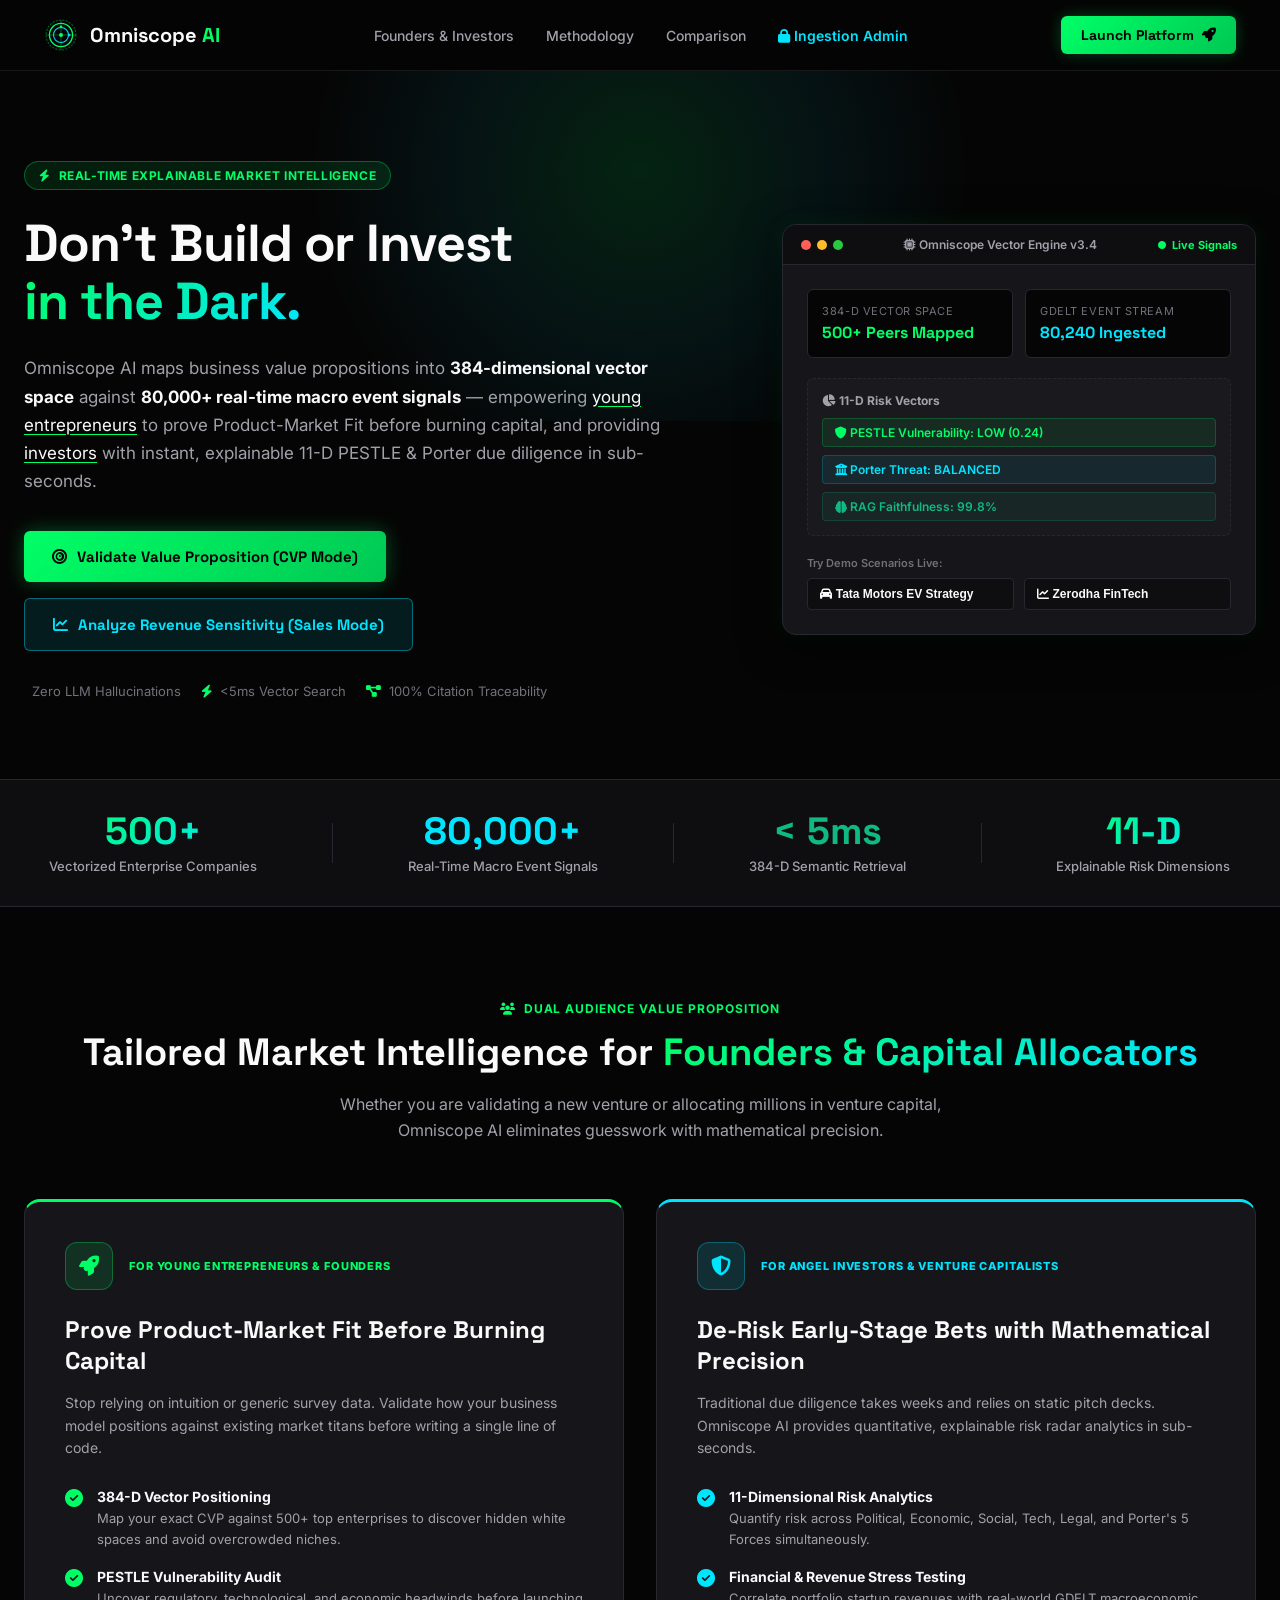
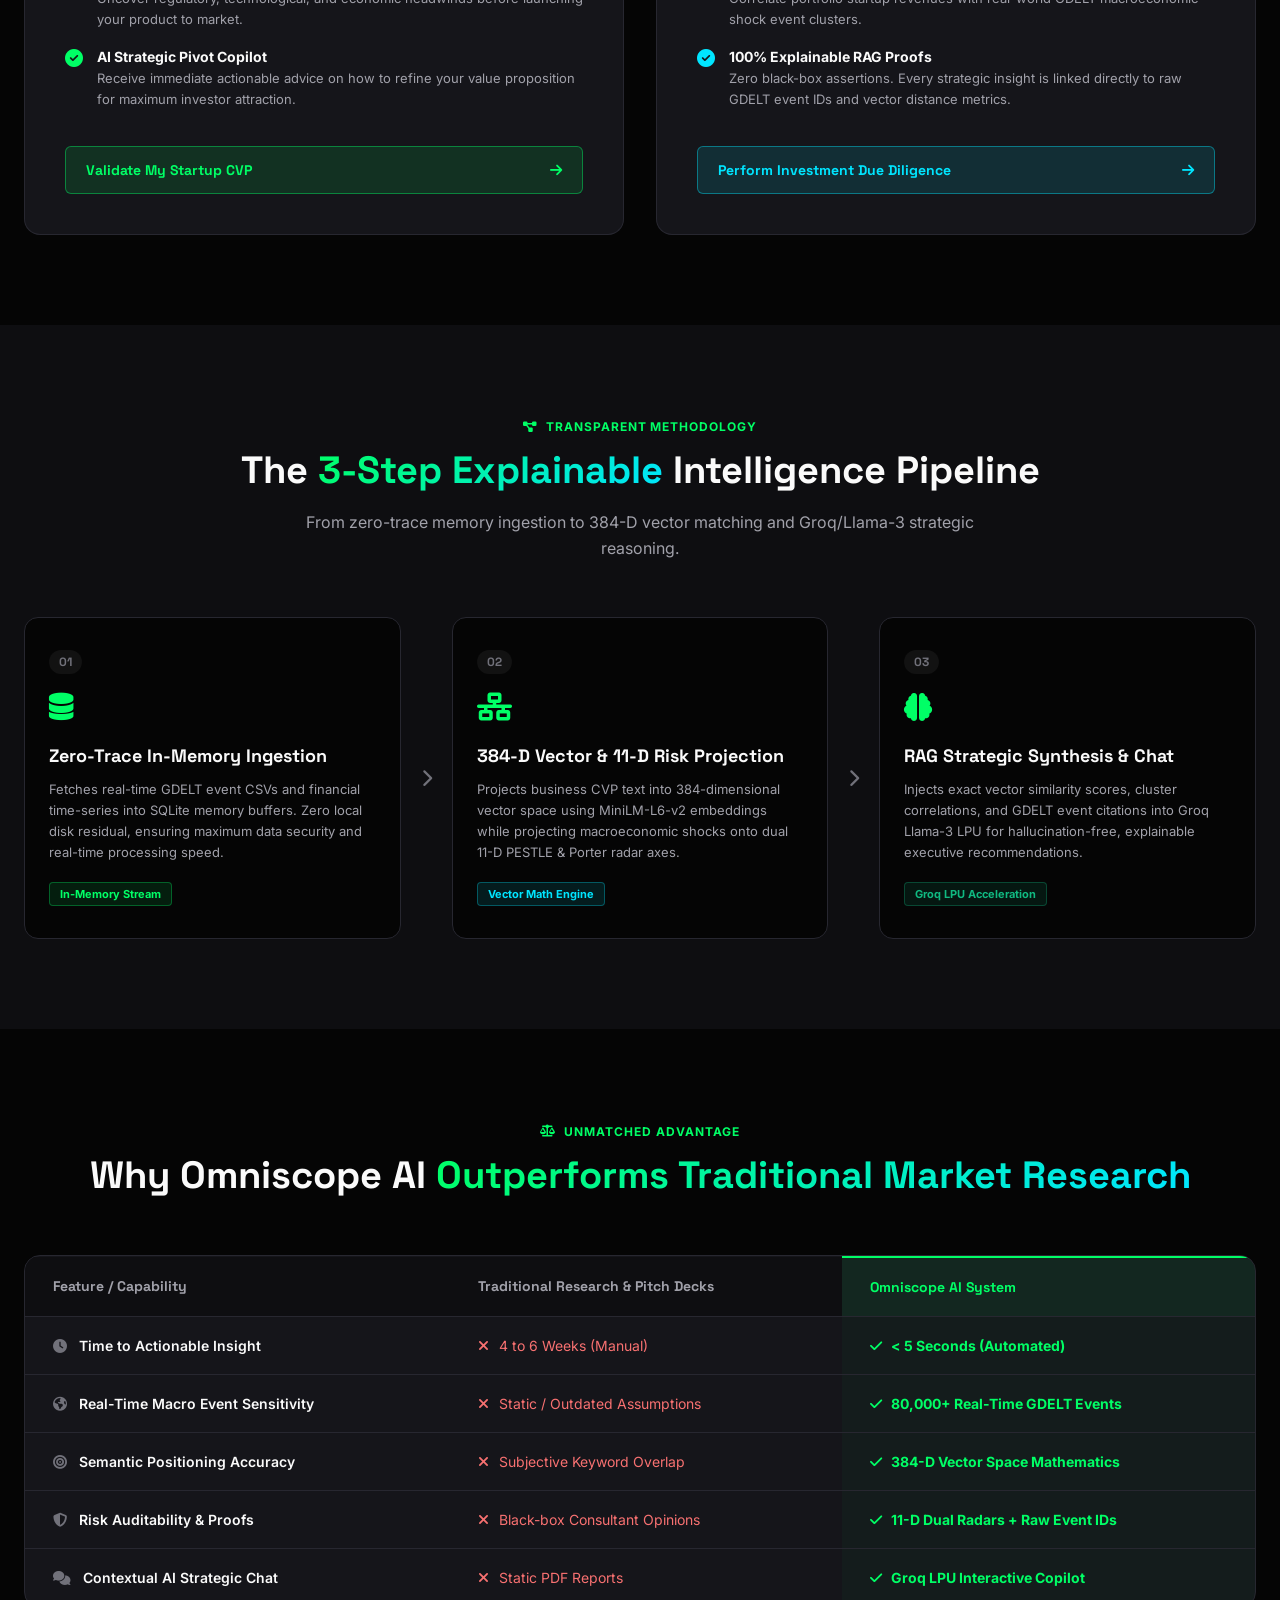
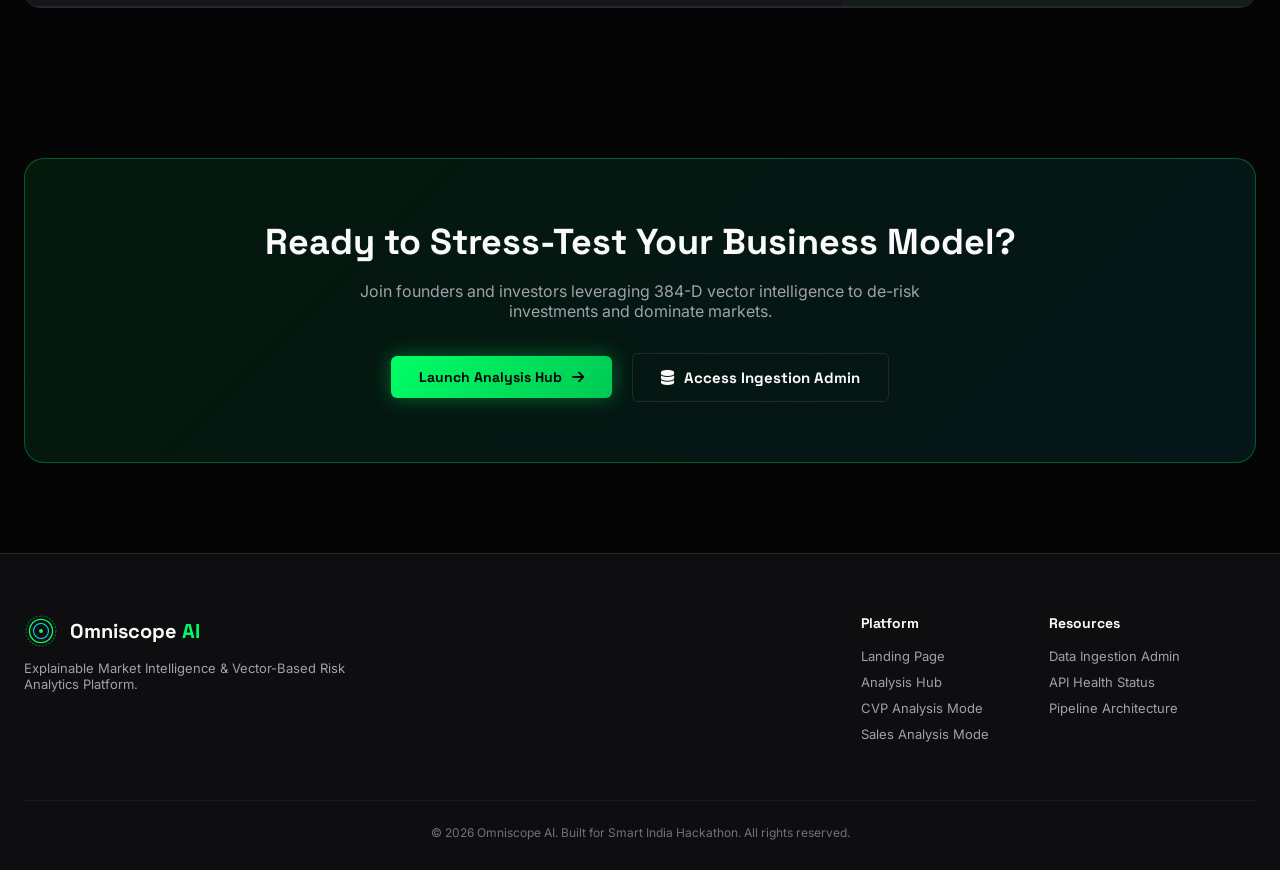
==== commit 4035d39d: "updated companies database" ====
--- a/web/index.html
+++ b/web/index.html
@@ -125,10 +125,10 @@
                                 <span class="teaser-label">Try Demo Scenarios Live:</span>
                                 <div class="hero-preset-buttons">
                                     <button type="button" class="btn-preset-mini" id="hero-preset-tesla">
-                                        <i class="fa-solid fa-car"></i> Tesla EV Strategy
+                                        <i class="fa-solid fa-car"></i> Tata Motors EV Strategy
                                     </button>
                                     <button type="button" class="btn-preset-mini" id="hero-preset-stripe">
-                                        <i class="fa-solid fa-credit-card"></i> Stripe Fintech API
+                                        <i class="fa-solid fa-chart-line"></i> Zerodha FinTech
                                     </button>
                                 </div>
                             </div>
@@ -513,10 +513,10 @@
                     <div class="presets-bar" style="margin: 1.25rem 0 1rem 0;">
                         <span class="presets-label"><i class="fa-solid fa-bolt" style="color: var(--accent-green);"></i> Quick Demo Presets:</span>
                         <button type="button" class="btn-preset-chip" id="btn-preset-cvp-tesla">
-                            <i class="fa-solid fa-car-side" style="color: var(--accent-green);"></i> Preset 1: Tesla (EV & Autonomous Tech)
+                            <i class="fa-solid fa-car-side" style="color: var(--accent-green);"></i> Preset 1: Tata Motors (EV & NCAP Safety)
                         </button>
                         <button type="button" class="btn-preset-chip" id="btn-preset-cvp-stripe">
-                            <i class="fa-solid fa-credit-card" style="color: var(--accent-green);"></i> Preset 2: Stripe (Fintech & Global Payments)
+                            <i class="fa-solid fa-chart-line" style="color: var(--accent-green);"></i> Preset 2: Zerodha (FinTech & Kite Broking)
                         </button>
                     </div>
 
@@ -1112,6 +1112,7 @@
         </div>
     </div>
 
-    <script src="app.js"></script>
+    <script type="module" src="app.js"></script>
 </body>
 </html>
+
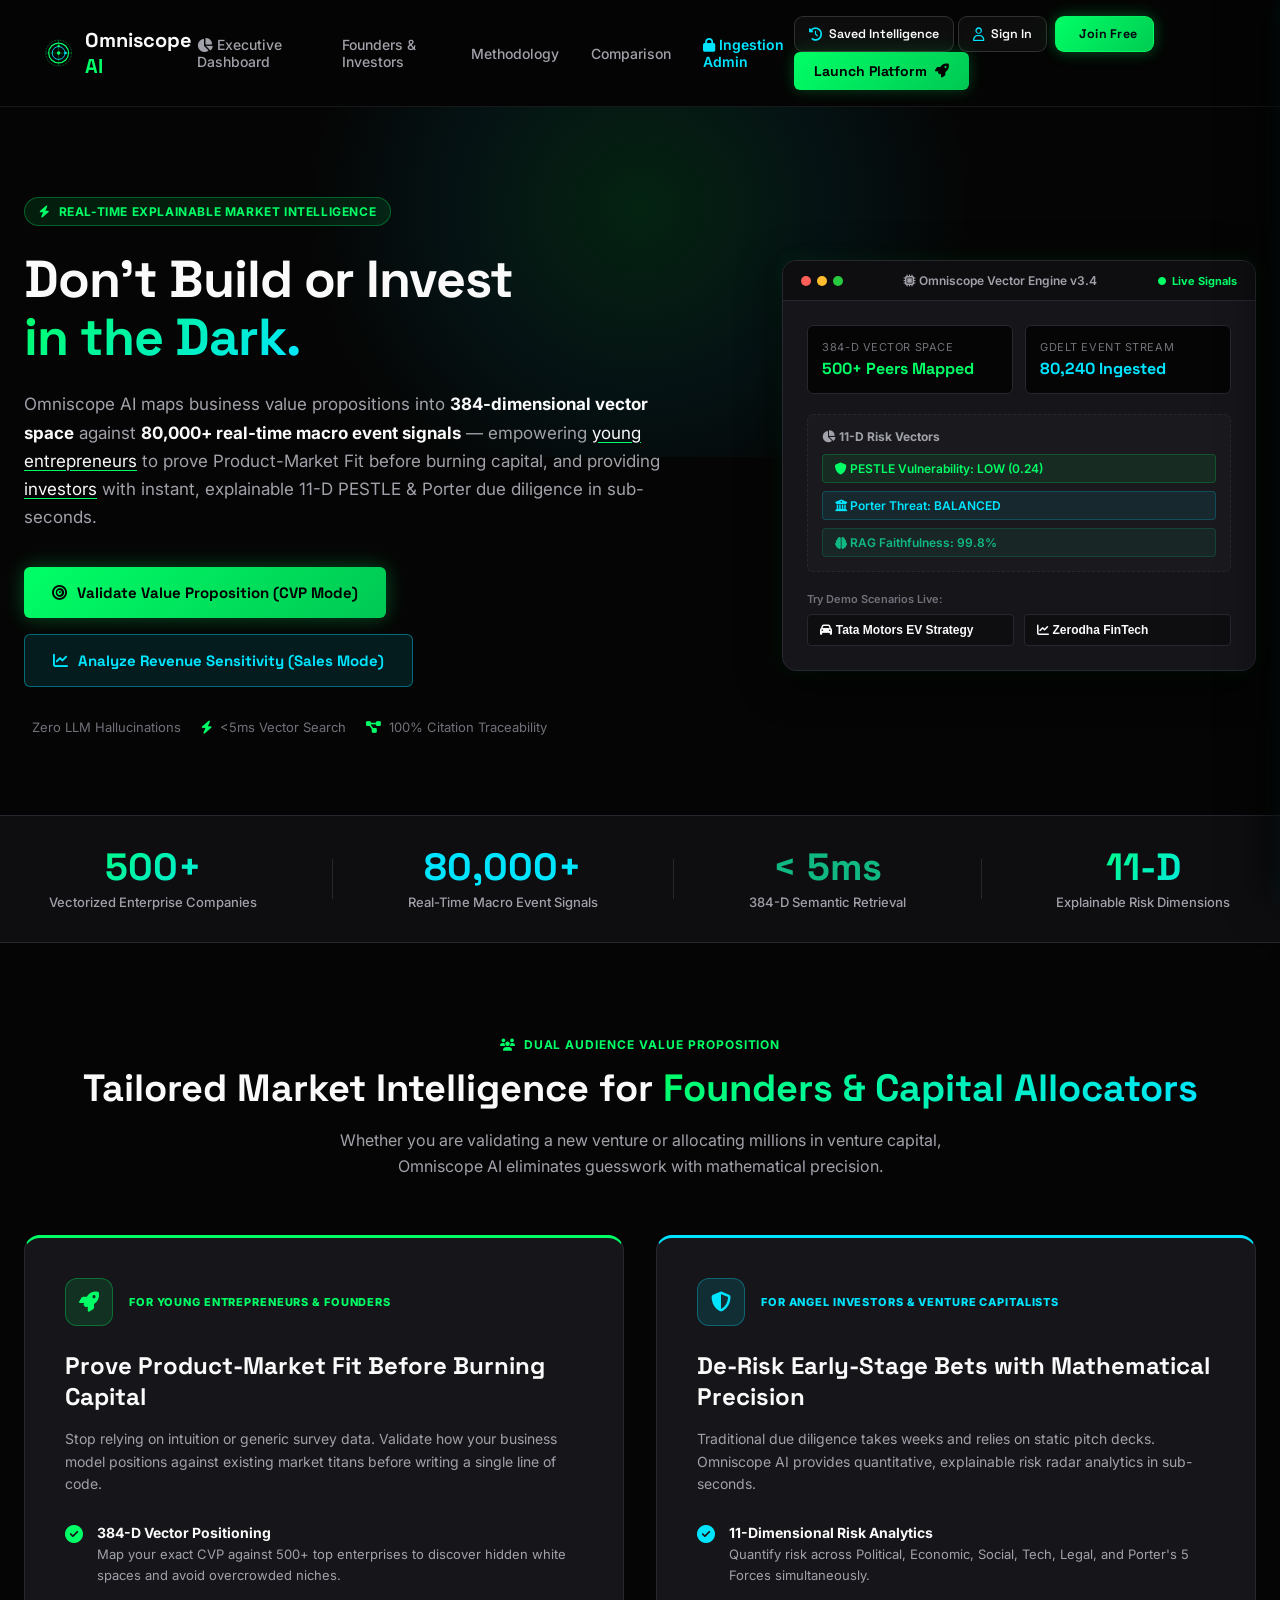
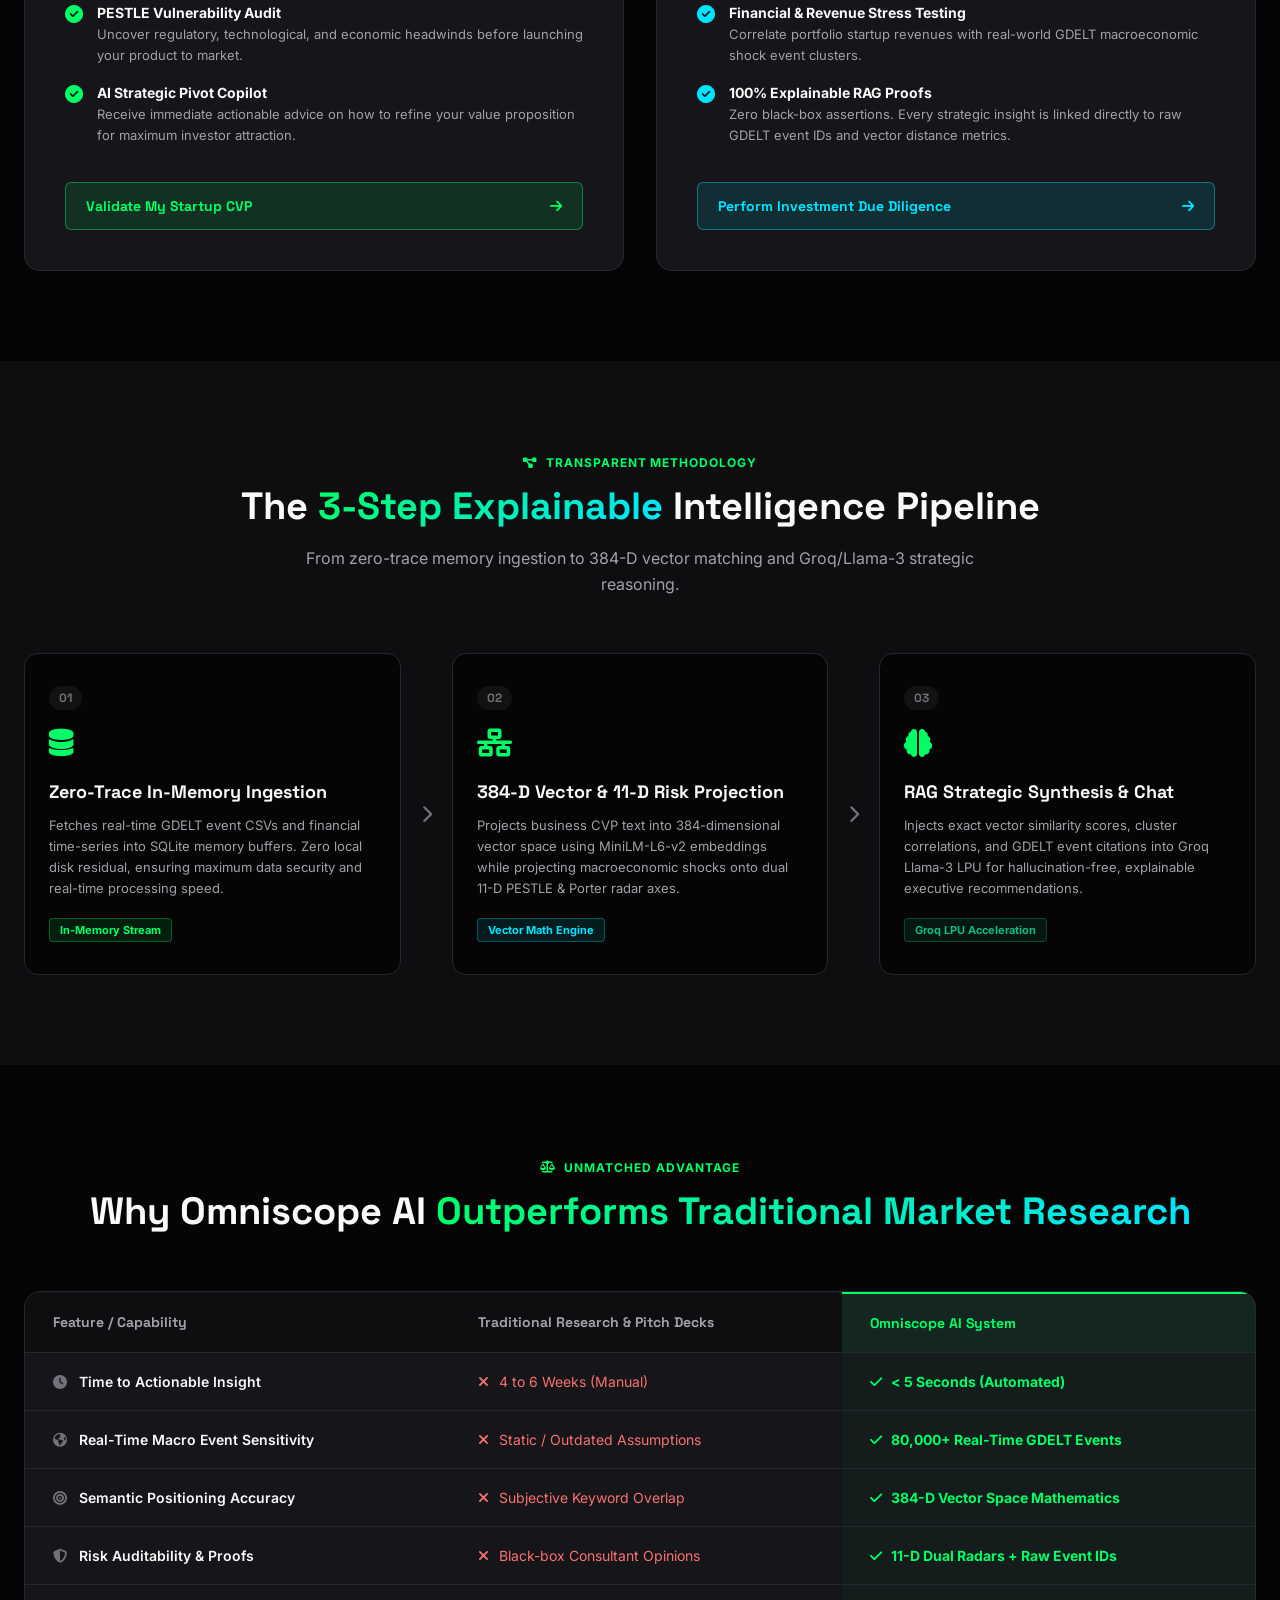
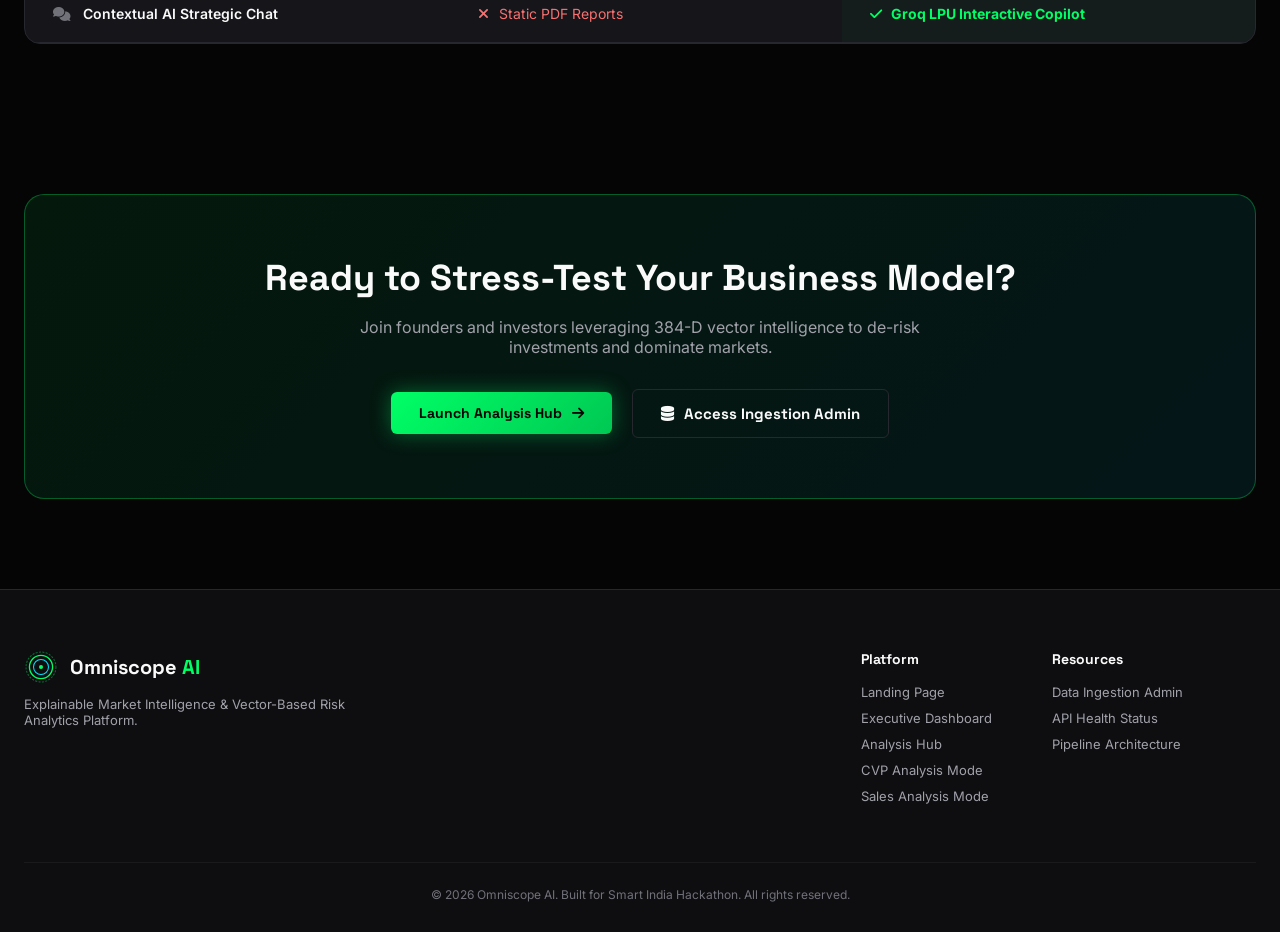
==== commit dd997fc6: "dashboard added" ====
--- a/web/index.html
+++ b/web/index.html
@@ -42,6 +42,9 @@
                         <span>Omniscope <span class="accent-text">AI</span></span>
                     </a>
                     <div class="nav-links">
+                        <a href="/dashboard" class="nav-link nav-link-dashboard" id="nav-link-dashboard">
+                            <i class="fa-solid fa-chart-pie"></i> Executive Dashboard
+                        </a>
                         <a href="#landing-audience" class="nav-link">Founders & Investors</a>
                         <a href="#landing-pipeline" class="nav-link">Methodology</a>
                         <a href="#landing-comparison" class="nav-link">Comparison</a>
@@ -50,11 +53,18 @@
                         </a>
                     </div>
                     <div class="nav-actions">
+                        <button type="button" class="btn-outline-sm btn-open-history" title="Saved Intelligence Workspace">
+                            <i class="fa-solid fa-clock-rotate-left"></i>
+                            <span>Saved Intelligence</span>
+                            <span class="history-count-badge" id="history-count-all" style="display: none;">0</span>
+                        </button>
+                        <div class="auth-nav-slot"></div>
                         <button type="button" class="btn-primary-md" id="btn-nav-launch-app">
                             <span>Launch Platform</span>
                             <i class="fa-solid fa-rocket"></i>
                         </button>
                     </div>
+
                 </div>
             </nav>
 
@@ -381,6 +391,7 @@
                         <div class="footer-col">
                             <h4>Platform</h4>
                             <a href="#view-landing-page" id="foot-link-landing">Landing Page</a>
+                            <a href="/dashboard" id="foot-link-dashboard">Executive Dashboard</a>
                             <a href="#" id="foot-link-hub">Analysis Hub</a>
                             <a href="#" id="foot-link-cvp">CVP Analysis Mode</a>
                             <a href="#" id="foot-link-revenue">Sales Analysis Mode</a>
@@ -397,6 +408,282 @@
                     <p>© 2026 Omniscope AI. Built for Smart India Hackathon. All rights reserved.</p>
                 </div>
             </footer>
+        </div>
+
+        <!-- =============================================================== -->
+        <!-- EXECUTIVE USER DASHBOARD SCREEN                                 -->
+        <!-- =============================================================== -->
+        <div class="screen-view hidden" id="view-user-dashboard">
+            <div class="dashboard-page-container">
+
+                <!-- Dashboard Header / Top Nav Bar -->
+                <nav class="dashboard-navbar">
+                    <div class="dashboard-navbar-container">
+                        <div class="dash-brand-block">
+                            <a href="/" class="nav-brand" id="brand-logo-dash">
+                                <svg class="omniscope-logo-svg nav-logo-svg" viewBox="0 0 100 100" fill="none" xmlns="http://www.w3.org/2000/svg">
+                                    <circle cx="50" cy="50" r="44" stroke="#00FF66" stroke-width="3" stroke-dasharray="6 4" opacity="0.4"/>
+                                    <circle cx="50" cy="50" r="34" stroke="#00FF66" stroke-width="4"/>
+                                    <circle cx="50" cy="22" stroke="#00E5FF" stroke-width="3"/>
+                                    <circle cx="50" cy="50" r="6" fill="#00FF66"/>
+                                </svg>
+                                <span>Omniscope <span class="accent-text">AI</span></span>
+                            </a>
+                            <span class="dash-nav-badge"><i class="fa-solid fa-chart-pie"></i> Executive Suite</span>
+                        </div>
+
+                        <div class="dash-nav-actions">
+                            <button type="button" class="btn-outline-sm" id="btn-dash-to-hub" title="Launch Analysis Methodology Hub">
+                                <i class="fa-solid fa-compass"></i>
+                                <span>Analysis Hub</span>
+                            </button>
+                            <button type="button" class="btn-outline-sm" id="btn-dash-new-cvp">
+                                <i class="fa-solid fa-bullseye"></i>
+                                <span>New CVP Run</span>
+                            </button>
+                            <button type="button" class="btn-outline-sm" id="btn-dash-new-revenue">
+                                <i class="fa-solid fa-chart-line"></i>
+                                <span>New Revenue Run</span>
+                            </button>
+                            <button type="button" class="btn-outline-sm btn-open-history" title="Saved Intelligence Workspace">
+                                <i class="fa-solid fa-clock-rotate-left"></i>
+                                <span>Saved Intelligence</span>
+                                <span class="history-count-badge" style="display: none;">0</span>
+                            </button>
+                            <div class="auth-nav-slot"></div>
+                        </div>
+                    </div>
+                </nav>
+
+                <!-- Dashboard Main Body Content -->
+                <div class="dashboard-content-wrapper">
+
+                    <!-- Executive Greeting Banner -->
+                    <div class="dashboard-hero-banner glass-panel">
+                        <div class="banner-user-info">
+                            <div class="banner-avatar-wrap">
+                                <div class="banner-avatar" id="dash-banner-avatar">EO</div>
+                                <span class="avatar-status-dot"></span>
+                            </div>
+                            <div class="banner-text">
+                                <div class="banner-sub-tag">
+                                    <span class="pulse-indicator"></span>
+                                    <span>EXECUTIVE MARKET INTELLIGENCE WORKSPACE</span>
+                                </div>
+                                <h1 class="banner-greeting">
+                                    Welcome back, <span class="gradient-text" id="dash-banner-name">Executive Strategist</span>
+                                </h1>
+                                <p class="banner-desc" id="dash-banner-sub">
+                                    Enterprise Portfolio • 384-D Vector Projections • GDELT Macro Event Stream Active
+                                </p>
+                            </div>
+                        </div>
+
+                        <div class="banner-quick-stats">
+                            <div class="banner-telemetry-chip">
+                                <i class="fa-solid fa-signal" style="color: #00FF66;"></i>
+                                <div>
+                                    <span class="tele-val">80,240</span>
+                                    <span class="tele-label">GDELT Signals</span>
+                                </div>
+                            </div>
+                            <div class="banner-telemetry-chip">
+                                <i class="fa-solid fa-microchip" style="color: #00E5FF;"></i>
+                                <div>
+                                    <span class="tele-val">500+</span>
+                                    <span class="tele-label">Vector Peers</span>
+                                </div>
+                            </div>
+                            <div class="banner-telemetry-chip">
+                                <i class="fa-solid fa-shield-check" style="color: #10B981;"></i>
+                                <div>
+                                    <span class="tele-val">99.8%</span>
+                                    <span class="tele-label">RAG Fidelity</span>
+                                </div>
+                            </div>
+                        </div>
+                    </div>
+
+                    <!-- 4 Strategic KPI Cards -->
+                    <div class="dashboard-kpis-grid">
+                        <div class="dash-kpi-card glass-panel" id="card-kpi-cvp">
+                            <div class="kpi-top-row">
+                                <div class="kpi-icon-wrap green">
+                                    <i class="fa-solid fa-bullseye"></i>
+                                </div>
+                                <span class="kpi-chip green">384-D Projections</span>
+                            </div>
+                            <div class="kpi-num" id="dash-kpi-cvp-count">0</div>
+                            <div class="kpi-label">Saved CVP Analyses</div>
+                            <p class="kpi-caption">Value propositions mapped against 500+ competitor vectors</p>
+                        </div>
+
+                        <div class="dash-kpi-card glass-panel" id="card-kpi-revenue">
+                            <div class="kpi-top-row">
+                                <div class="kpi-icon-wrap cyan">
+                                    <i class="fa-solid fa-chart-line"></i>
+                                </div>
+                                <span class="kpi-chip cyan">Causal Indicators</span>
+                            </div>
+                            <div class="kpi-num" id="dash-kpi-rev-count">0</div>
+                            <div class="kpi-label">Revenue Fluctuation Models</div>
+                            <p class="kpi-caption">Financial series audited across 11 PESTLE & Porter forces</p>
+                        </div>
+
+                        <div class="dash-kpi-card glass-panel" id="card-kpi-chat">
+                            <div class="kpi-top-row">
+                                <div class="kpi-icon-wrap purple">
+                                    <i class="fa-solid fa-comments"></i>
+                                </div>
+                                <span class="kpi-chip purple">RAG Contexts</span>
+                            </div>
+                            <div class="kpi-num" id="dash-kpi-chat-count">0</div>
+                            <div class="kpi-label">AI Strategy Threads</div>
+                            <p class="kpi-caption">Scenario deliberations preserved with vector proof trails</p>
+                        </div>
+
+                        <div class="dash-kpi-card glass-panel" id="card-kpi-risk">
+                            <div class="kpi-top-row">
+                                <div class="kpi-icon-wrap amber">
+                                    <i class="fa-solid fa-shield-halved"></i>
+                                </div>
+                                <span class="kpi-chip amber" id="dash-kpi-risk-label">RESILIENT</span>
+                            </div>
+                            <div class="kpi-num" id="dash-kpi-risk-val">0.26</div>
+                            <div class="kpi-label">Macro Vulnerability Index</div>
+                            <p class="kpi-caption">Mean portfolio risk exposure across global event clusters</p>
+                        </div>
+                    </div>
+
+                    <!-- Main Split Section: Intelligence Feed & Quick Actions -->
+                    <div class="dashboard-main-grid">
+
+                        <!-- Left Column: Saved Intelligence Workspace Feed -->
+                        <div class="dash-workspace-col">
+                            <div class="dash-card glass-panel">
+                                <div class="dash-card-header">
+                                    <div class="dash-card-title-group">
+                                        <i class="fa-solid fa-folder-open" style="color: #00FF66;"></i>
+                                        <div>
+                                            <h3>Saved Market Intelligence Workspace</h3>
+                                            <p>Instant workspace restoration with full radar and evidence recreation</p>
+                                        </div>
+                                    </div>
+                                    <div class="dash-tabs-bar">
+                                        <button type="button" class="dash-filter-tab active" data-filter="all">
+                                            <span>All (<span id="dash-tab-count-all">0</span>)</span>
+                                        </button>
+                                        <button type="button" class="dash-filter-tab" data-filter="cvp">
+                                            <span>CVP (<span id="dash-tab-count-cvp">0</span>)</span>
+                                        </button>
+                                        <button type="button" class="dash-filter-tab" data-filter="revenue">
+                                            <span>Revenue (<span id="dash-tab-count-revenue">0</span>)</span>
+                                        </button>
+                                    </div>
+                                </div>
+
+                                <div class="dash-search-row">
+                                    <div class="dash-search-box">
+                                        <i class="fa-solid fa-magnifying-glass"></i>
+                                        <input type="text" id="dash-search-input" placeholder="Search saved analyses by company name, market hypothesis, or keyword...">
+                                    </div>
+                                </div>
+
+                                <!-- Dynamic Analyses Feed Container -->
+                                <div class="dash-analyses-feed" id="dash-analyses-feed">
+                                    <!-- Dynamic Items injected here -->
+                                </div>
+                            </div>
+                        </div>
+
+                        <!-- Right Column: Quick Launchpad & Strategic Threads -->
+                        <div class="dash-side-col">
+
+                            <!-- Strategy Threads Card -->
+                            <div class="dash-card glass-panel">
+                                <div class="dash-card-header">
+                                    <div class="dash-card-title-group">
+                                        <i class="fa-solid fa-brain" style="color: #A855F7;"></i>
+                                        <div>
+                                            <h3>AI Strategy Consultations</h3>
+                                            <p>Resume active deliberations</p>
+                                        </div>
+                                    </div>
+                                    <button type="button" class="btn-primary-sm" id="btn-dash-new-chat">
+                                        <i class="fa-solid fa-plus"></i>
+                                        <span>New Thread</span>
+                                    </button>
+                                </div>
+
+                                <div class="dash-threads-list" id="dash-threads-list">
+                                    <!-- Dynamic threads injected here -->
+                                </div>
+                            </div>
+
+                            <!-- Omniscope Intelligence Launchpad -->
+                            <div class="dash-card glass-panel">
+                                <div class="dash-card-header">
+                                    <div class="dash-card-title-group">
+                                        <i class="fa-solid fa-rocket" style="color: #00E5FF;"></i>
+                                        <div>
+                                            <h3>Omniscope Engine Launchpad</h3>
+                                            <p>Execute analysis pipeline methodologies</p>
+                                        </div>
+                                    </div>
+                                </div>
+
+                                <div class="dash-launchpad-items">
+                                    <div class="launch-item" id="dash-launch-cvp-item">
+                                        <div class="launch-icon green">
+                                            <i class="fa-solid fa-bullseye"></i>
+                                        </div>
+                                        <div class="launch-info">
+                                            <h4>Validate Value Proposition</h4>
+                                            <p>Project CVP into 384-D vector space, compute PESTLE/Porter dual radars, benchmark against 500 enterprises.</p>
+                                        </div>
+                                        <button type="button" class="btn-outline-sm" id="btn-launch-cvp-act">
+                                            <span>Launch</span>
+                                            <i class="fa-solid fa-arrow-right"></i>
+                                        </button>
+                                    </div>
+
+                                    <div class="launch-item" id="dash-launch-rev-item">
+                                        <div class="launch-icon cyan">
+                                            <i class="fa-solid fa-chart-line"></i>
+                                        </div>
+                                        <div class="launch-info">
+                                            <h4>Analyze Revenue Sensitivity</h4>
+                                            <p>Upload sales CSV to correlate fluctuations against 80K GDELT macroeconomic events and inspect audit trail.</p>
+                                        </div>
+                                        <button type="button" class="btn-outline-sm" id="btn-launch-rev-act">
+                                            <span>Launch</span>
+                                            <i class="fa-solid fa-arrow-right"></i>
+                                        </button>
+                                    </div>
+
+                                    <div class="launch-item" id="dash-launch-chat-item">
+                                        <div class="launch-icon purple">
+                                            <i class="fa-solid fa-comments"></i>
+                                        </div>
+                                        <div class="launch-info">
+                                            <h4>Consult AI Market Strategist</h4>
+                                            <p>Interactive cognitive reasoning with direct vector context and peer overlay radar comparisons.</p>
+                                        </div>
+                                        <button type="button" class="btn-outline-sm" id="btn-launch-chat-act">
+                                            <span>Launch</span>
+                                            <i class="fa-solid fa-arrow-right"></i>
+                                        </button>
+                                    </div>
+                                </div>
+                            </div>
+
+                        </div>
+
+                    </div>
+
+                </div>
+
+            </div>
         </div>
 
         <!-- =============================================================== -->
@@ -408,7 +695,16 @@
                     <button type="button" class="btn-back-hub" id="btn-back-landing-hub">
                         <i class="fa-solid fa-house"></i> Home Landing Page
                     </button>
-                </div>
+                    <div class="step-nav-right">
+                        <button type="button" class="btn-outline-sm btn-open-history" title="Saved Intelligence Workspace">
+                            <i class="fa-solid fa-clock-rotate-left"></i>
+                            <span>Saved Intelligence</span>
+                            <span class="history-count-badge" style="display: none;">0</span>
+                        </button>
+                        <div class="auth-nav-slot"></div>
+                    </div>
+                </div>
+
 
                 <!-- Hero Branding -->
                 <header class="hero-header">
@@ -481,7 +777,16 @@
                     <button type="button" class="btn-back-hub" id="btn-back-hub-cvp">
                         <i class="fa-solid fa-arrow-left"></i> Switch Analysis Mode (CVP vs Sales)
                     </button>
-                </div>
+                    <div class="step-nav-right">
+                        <button type="button" class="btn-outline-sm btn-open-history" title="Saved Intelligence Workspace">
+                            <i class="fa-solid fa-clock-rotate-left"></i>
+                            <span>Saved Intelligence</span>
+                            <span class="history-count-badge" style="display: none;">0</span>
+                        </button>
+                        <div class="auth-nav-slot"></div>
+                    </div>
+                </div>
+
 
                 <!-- Hero Branding -->
                 <header class="hero-header">
@@ -543,6 +848,134 @@
                 <!-- Step 1 Results Panel (Hidden until CVP analyzed) -->
                 <div class="step1-results-panel hidden" id="step1-results-panel">
                     
+                    <!-- Section 0: Strategic Viability & Investment Confidence Score -->
+                    <div class="card glass-card investment-hero-card" id="card-cvp-investment-score">
+                        <div class="investment-header-row">
+                            <div class="investment-title-group">
+                                <span class="investment-eyebrow"><i class="fa-solid fa-bullseye color-green"></i> CVP STRATEGIC VIABILITY PROGNOSIS</span>
+                                <h3 class="investment-main-heading">Strategic Viability & Investment Confidence Score</h3>
+                                <p class="investment-subtitle">
+                                    Synthesized from 11-dimensional PESTLE macro tailwinds, Porter's competitive barrier strength, enterprise benchmark positioning, and margin defensibility.
+                                </p>
+                            </div>
+                            <div class="investment-badge-wrap">
+                                <div class="investment-tier-badge" id="badge-cvp-investment-tier">CALCULATING...</div>
+                                <div class="investment-recommendation-pill" id="pill-cvp-investment-rec">--</div>
+                            </div>
+                        </div>
+
+                        <div class="investment-score-grid">
+                            <!-- Left: Radial Visual Gauge & Core Metrics -->
+                            <div class="investment-gauge-card">
+                                <div class="radial-gauge-container">
+                                    <svg class="radial-gauge-svg" viewBox="0 0 160 160">
+                                        <circle class="gauge-bg-circle" cx="80" cy="80" r="68"></circle>
+                                        <circle class="gauge-fill-circle" id="gauge-cvp-investment-circle" cx="80" cy="80" r="68" stroke-dasharray="427.26" stroke-dashoffset="427.26"></circle>
+                                    </svg>
+                                    <div class="radial-gauge-content">
+                                        <span class="gauge-score-value" id="val-cvp-investment-score">--</span>
+                                        <span class="gauge-score-max">/ 100</span>
+                                        <span class="gauge-score-label">VIABILITY INDEX</span>
+                                    </div>
+                                </div>
+                                <div class="gauge-submetrics-row">
+                                    <div class="submetric-box">
+                                        <span class="submetric-label">Moat Strength</span>
+                                        <strong class="submetric-val" id="val-cvp-moat-strength">--%</strong>
+                                    </div>
+                                    <div class="submetric-divider"></div>
+                                    <div class="submetric-box">
+                                        <span class="submetric-label">Macro Tailwinds</span>
+                                        <strong class="submetric-val" id="val-cvp-macro-alignment">--%</strong>
+                                    </div>
+                                    <div class="submetric-divider"></div>
+                                    <div class="submetric-box">
+                                        <span class="submetric-label">Pricing Power</span>
+                                        <strong class="submetric-val" id="val-cvp-pricing-power">--</strong>
+                                    </div>
+                                </div>
+                            </div>
+
+                            <!-- Right: Executive Verdict & 4-Factor Weighted Breakdown -->
+                            <div class="investment-breakdown-card">
+                                <div class="executive-verdict-box" id="box-cvp-executive-verdict">
+                                    <div class="verdict-tag-header">
+                                        <i class="fa-solid fa-gavel"></i>
+                                        <span>EXECUTIVE STRATEGIC VIABILITY VERDICT</span>
+                                    </div>
+                                    <p class="verdict-narrative" id="text-cvp-investment-verdict">
+                                        Evaluating customer value proposition barriers, macro exposure, and benchmark defensibility...
+                                    </p>
+                                </div>
+
+                                <!-- 4-Factor Progress Meters -->
+                                <div class="factor-meters-container">
+                                    <div class="factor-meter-item">
+                                        <div class="factor-meter-header">
+                                            <span><i class="fa-solid fa-shield-halved color-green"></i> Competitive Moat & Barriers (30%)</span>
+                                            <span class="factor-status-pill" id="status-cvp-factor-moat">--</span>
+                                        </div>
+                                        <div class="factor-bar-bg">
+                                            <div class="factor-bar-fill" id="bar-cvp-factor-moat" style="width: 0%;"></div>
+                                        </div>
+                                    </div>
+
+                                    <div class="factor-meter-item">
+                                        <div class="factor-meter-header">
+                                            <span><i class="fa-solid fa-microchip color-cyan"></i> Tech Velocity & Macro Tailwinds (25%)</span>
+                                            <span class="factor-status-pill" id="status-cvp-factor-tech">--</span>
+                                        </div>
+                                        <div class="factor-bar-bg">
+                                            <div class="factor-bar-fill" id="bar-cvp-factor-tech" style="width: 0%;"></div>
+                                        </div>
+                                    </div>
+
+                                    <div class="factor-meter-item">
+                                        <div class="factor-meter-header">
+                                            <span><i class="fa-solid fa-hand-holding-dollar color-mint"></i> Pricing Power & Margin Defense (25%)</span>
+                                            <span class="factor-status-pill" id="status-cvp-factor-pricing">--</span>
+                                        </div>
+                                        <div class="factor-bar-bg">
+                                            <div class="factor-bar-fill" id="bar-cvp-factor-pricing" style="width: 0%;"></div>
+                                        </div>
+                                    </div>
+
+                                    <div class="factor-meter-item">
+                                        <div class="factor-meter-header">
+                                            <span><i class="fa-solid fa-crosshairs color-purple"></i> Benchmark Validation & Defensibility (20%)</span>
+                                            <span class="factor-status-pill" id="status-cvp-factor-benchmark">--</span>
+                                        </div>
+                                        <div class="factor-bar-bg">
+                                            <div class="factor-bar-fill" id="bar-cvp-factor-benchmark" style="width: 0%;"></div>
+                                        </div>
+                                    </div>
+                                </div>
+                            </div>
+                        </div>
+
+                        <!-- Catalysts vs Deterrents Dual Column Callouts -->
+                        <div class="investment-insights-dual-row">
+                            <div class="insight-column catalyst-col">
+                                <div class="insight-col-header">
+                                    <i class="fa-solid fa-circle-arrow-up color-green"></i>
+                                    <strong>Primary Viability Catalysts (Strategic Strengths)</strong>
+                                </div>
+                                <ul class="insight-bullet-list" id="list-cvp-investment-catalysts">
+                                    <!-- Populated dynamically -->
+                                </ul>
+                            </div>
+                            <div class="insight-column deterrent-col">
+                                <div class="insight-col-header">
+                                    <i class="fa-solid fa-triangle-exclamation color-amber"></i>
+                                    <strong>Strategic Risk Deterrents (Vulnerability Areas)</strong>
+                                </div>
+                                <ul class="insight-bullet-list" id="list-cvp-investment-deterrents">
+                                    <!-- Populated dynamically -->
+                                </ul>
+                            </div>
+                        </div>
+                    </div>
+
                     <!-- Dual Radar Charts Grid -->
                     <div class="dual-radar-grid">
                         <!-- Chart 1: PESTLE Analysis -->
@@ -583,12 +1016,13 @@
                         </div>
                     </div>
 
-                    <!-- Nearest CVP 384-D Vector Benchmark Companies -->
+                    <!-- Nearest CVP Strategic Vector Benchmark Companies -->
                     <div class="card glass-card benchmark-results-card">
                         <div class="card-header">
                             <i class="fa-solid fa-chart-scatter"></i>
-                            <span>Nearest CVP 384-D Vector Embedding Matches (500 Company Database)</span>
-                        </div>
+                            <span>Nearest CVP Vector Embedding Matches (500 Company Database)</span>
+                        </div>
+
                         <div class="cvp-matches-list" id="cvp-matches-list">
                             <!-- Populated dynamically -->
                         </div>
@@ -619,7 +1053,16 @@
                     <button type="button" class="btn-back-hub" id="btn-back-hub-revenue">
                         <i class="fa-solid fa-arrow-left"></i> Switch Analysis Mode (CVP vs Sales)
                     </button>
-                </div>
+                    <div class="step-nav-right">
+                        <button type="button" class="btn-outline-sm btn-open-history" title="Saved Intelligence Workspace">
+                            <i class="fa-solid fa-clock-rotate-left"></i>
+                            <span>Saved Intelligence</span>
+                            <span class="history-count-badge" style="display: none;">0</span>
+                        </button>
+                        <div class="auth-nav-slot"></div>
+                    </div>
+                </div>
+
 
                 <div class="section-title-box">
                     <h2><i class="fa-solid fa-chart-line color-cyan"></i> Sales & Financial Revenue Sensitivity Analysis</h2>
@@ -646,8 +1089,9 @@
                     <!-- Drag & Drop Zone -->
                     <div class="dropzone" id="revenue-dropzone">
                         <i class="fa-solid fa-cloud-arrow-up dropzone-icon color-cyan"></i>
-                        <p class="dropzone-text">Drag & Drop your sales CSV file here, or <span class="dropzone-link color-cyan">browse files</span></p>
-                        <span class="dropzone-subtext">Supported formats: CSV, JSON (Period, Revenue, Change_Pct)</span>
+                        <p class="dropzone-text">Drag & Drop your sales CSV file here, or <span class="dropzone-link color-cyan" id="btn-browse-file" style="cursor: pointer; text-decoration: underline;">browse files</span></p>
+
+                        <span class="dropzone-subtext">Supported formats: CSV, JSON (Strictly 2 Columns: <strong>Date / Date Range</strong>, <strong>Revenue</strong>)</span>
                         <input type="file" id="input-file-revenue" accept=".csv,.json" style="display: none;">
                     </div>
 
@@ -674,10 +1118,10 @@
                             <table class="revenue-preview-table" style="width: 100%; border-collapse: collapse; font-size: 0.8rem;">
                                 <thead>
                                     <tr style="border-bottom: 1px solid rgba(0, 229, 255, 0.2); text-align: left; color: #8892b0;">
-                                        <th style="padding: 6px 10px;">Period</th>
-                                        <th style="padding: 6px 10px;">Recorded Metric</th>
-                                        <th style="padding: 6px 10px;">Fluctuation (% Δ)</th>
-                                        <th style="padding: 6px 10px;">Context / Notes</th>
+                                        <th style="padding: 6px 10px;">Date / Date Range</th>
+                                        <th style="padding: 6px 10px;">Recorded Revenue</th>
+                                        <th style="padding: 6px 10px;">Computed Fluctuation (% Δ)</th>
+                                        <th style="padding: 6px 10px;">Detected Interval</th>
                                     </tr>
                                 </thead>
                                 <tbody id="revenue-preview-tbody"></tbody>
@@ -695,40 +1139,154 @@
                 <!-- Sales Analysis Results Panel -->
                 <div class="step1-results-panel hidden" id="revenue-results-panel">
                     
-                    <!-- Section 1: Fluctuation Clusters & Collective Decisions -->
-                    <div class="card glass-card">
-                        <div class="card-header">
-                            <i class="fa-solid fa-layer-group color-cyan"></i>
-                            <span>1. Fluctuation Clusters & Collective Decisions (Grouped by % Change)</span>
-                        </div>
-                        <p style="font-size: 13px; color: var(--text-muted); margin: 6px 0 16px 0; line-height: 1.5;">
-                            All revenue movements are grouped into discrete fluctuation bands by severity (<span style="color:var(--accent-green);">% change</span>). For each cluster, a collective strategic decision is formulated from the dominant news category.
-                        </p>
-                        <div id="fluctuation-clusters-list" class="clusters-grid">
-                            <!-- Populated dynamically with cluster cards and collective decision callouts -->
-                        </div>
-                    </div>
-
-                    <!-- Section 2: Lagging Indicator News & Likelihood Scoring Matrix -->
+                    <!-- Section 0: Executive Investment Confidence Score & Forward Growth Prognosis -->
+                    <div class="card glass-card investment-hero-card" id="card-investment-score">
+                        <div class="investment-header-row">
+                            <div class="investment-title-group">
+                                <span class="investment-eyebrow"><i class="fa-solid fa-chart-line-up"></i> EXECUTIVE PROGNOSIS</span>
+                                <h3 class="investment-main-heading">Investment Confidence & Growth Prognosis Score</h3>
+                                <p class="investment-subtitle">
+                                    Synthesized from recent revenue trajectory, forward momentum acceleration, 11-D macroeconomic resilience, and causal shock recoverability.
+                                </p>
+                            </div>
+                            <div class="investment-badge-wrap">
+                                <div class="investment-tier-badge" id="badge-investment-tier">CALCULATING...</div>
+                                <div class="investment-recommendation-pill" id="pill-investment-rec">--</div>
+                            </div>
+                        </div>
+
+                        <div class="investment-score-grid">
+                            <!-- Left: Radial Visual Gauge & Core Metrics -->
+                            <div class="investment-gauge-card">
+                                <div class="radial-gauge-container">
+                                    <svg class="radial-gauge-svg" viewBox="0 0 160 160">
+                                        <circle class="gauge-bg-circle" cx="80" cy="80" r="68"></circle>
+                                        <circle class="gauge-fill-circle" id="gauge-investment-circle" cx="80" cy="80" r="68" stroke-dasharray="427.26" stroke-dashoffset="427.26"></circle>
+                                    </svg>
+                                    <div class="radial-gauge-content">
+                                        <span class="gauge-score-value" id="val-investment-score">--</span>
+                                        <span class="gauge-score-max">/ 100</span>
+                                        <span class="gauge-score-label">CONFIDENCE INDEX</span>
+                                    </div>
+                                </div>
+                                <div class="gauge-submetrics-row">
+                                    <div class="submetric-box">
+                                        <span class="submetric-label">Trailing Momentum</span>
+                                        <strong class="submetric-val" id="val-trailing-momentum">--%</strong>
+                                    </div>
+                                    <div class="submetric-divider"></div>
+                                    <div class="submetric-box">
+                                        <span class="submetric-label">Growth Velocity</span>
+                                        <strong class="submetric-val" id="val-growth-velocity">--%</strong>
+                                    </div>
+                                    <div class="submetric-divider"></div>
+                                    <div class="submetric-box">
+                                        <span class="submetric-label">Forward Outlook</span>
+                                        <strong class="submetric-val" id="val-forward-outlook">--</strong>
+                                    </div>
+                                </div>
+                            </div>
+
+                            <!-- Right: Executive Verdict & 4-Factor Weighted Breakdown -->
+                            <div class="investment-breakdown-card">
+                                <div class="executive-verdict-box" id="box-executive-verdict">
+                                    <div class="verdict-tag-header">
+                                        <i class="fa-solid fa-gavel"></i>
+                                        <span>EXECUTIVE INVESTMENT VERDICT</span>
+                                    </div>
+                                    <p class="verdict-narrative" id="text-investment-verdict">
+                                        Evaluating trailing financial momentum and external market shocks...
+                                    </p>
+                                </div>
+
+                                <!-- 4-Factor Progress Meters -->
+                                <div class="factor-meters-container">
+                                    <div class="factor-meter-item">
+                                        <div class="factor-meter-header">
+                                            <span><i class="fa-solid fa-arrow-trend-up"></i> Recent Financial Momentum (35%)</span>
+                                            <span class="factor-status-pill" id="status-factor-momentum">--</span>
+                                        </div>
+                                        <div class="factor-bar-bg">
+                                            <div class="factor-bar-fill" id="bar-factor-momentum" style="width: 0%;"></div>
+                                        </div>
+                                    </div>
+
+                                    <div class="factor-meter-item">
+                                        <div class="factor-meter-header">
+                                            <span><i class="fa-solid fa-gauge-high"></i> Growth Velocity & Acceleration (25%)</span>
+                                            <span class="factor-status-pill" id="status-factor-growth">--</span>
+                                        </div>
+                                        <div class="factor-bar-bg">
+                                            <div class="factor-bar-fill" id="bar-factor-growth" style="width: 0%;"></div>
+                                        </div>
+                                    </div>
+
+                                    <div class="factor-meter-item">
+                                        <div class="factor-meter-header">
+                                            <span><i class="fa-solid fa-shield-halved"></i> Macro & Competitive Resilience (25%)</span>
+                                            <span class="factor-status-pill" id="status-factor-resilience">--</span>
+                                        </div>
+                                        <div class="factor-bar-bg">
+                                            <div class="factor-bar-fill" id="bar-factor-resilience" style="width: 0%;"></div>
+                                        </div>
+                                    </div>
+
+                                    <div class="factor-meter-item">
+                                        <div class="factor-meter-header">
+                                            <span><i class="fa-solid fa-arrows-rotate"></i> Shock Recoverability & Agility (15%)</span>
+                                            <span class="factor-status-pill" id="status-factor-recovery">--</span>
+                                        </div>
+                                        <div class="factor-bar-bg">
+                                            <div class="factor-bar-fill" id="bar-factor-recovery" style="width: 0%;"></div>
+                                        </div>
+                                    </div>
+                                </div>
+                            </div>
+                        </div>
+
+                        <!-- Catalysts vs Deterrents Dual Column Callouts -->
+                        <div class="investment-insights-dual-row">
+                            <div class="insight-column catalyst-col">
+                                <div class="insight-col-header">
+                                    <i class="fa-solid fa-circle-arrow-up color-green"></i>
+                                    <strong>Primary Investment Catalysts (Growth Drivers)</strong>
+                                </div>
+                                <ul class="insight-bullet-list" id="list-investment-catalysts">
+                                    <!-- Populated dynamically -->
+                                </ul>
+                            </div>
+                            <div class="insight-column deterrent-col">
+                                <div class="insight-col-header">
+                                    <i class="fa-solid fa-triangle-exclamation color-amber"></i>
+                                    <strong>Key Risk Deterrents & Headwinds (Monitoring Areas)</strong>
+                                </div>
+                                <ul class="insight-bullet-list" id="list-investment-deterrents">
+                                    <!-- Populated dynamically -->
+                                </ul>
+                            </div>
+                        </div>
+                    </div>
+
+                    <!-- Section 1: Lagging Indicator News & Likelihood Scoring Matrix -->
                     <div class="card glass-card">
                         <div class="card-header">
                             <i class="fa-solid fa-newspaper color-cyan"></i>
-                            <span>2. Lagging Indicator News Assignment & Causal Likelihood Scores</span>
+                            <span>1. Lagging Indicator News Assignment & Causal Likelihood Scores</span>
                         </div>
                         <p style="font-size: 13px; color: var(--text-muted); margin: 6px 0 16px 0; line-height: 1.5;">
-                            Sales is an empirical lagging indicator. For each fluctuation, historical macro news emerging prior to that period is assigned with a calibrated causal likelihood score.
+                            Sales is an empirical lagging indicator. For each fluctuation, historical macro news emerging prior to that period is assigned with a calibrated causal likelihood score based on cluster-common category agreement.
                         </p>
                         <div id="correlation-matrix-list" style="margin-top: 1rem;">
                             <!-- Dynamically populated with lagging news & likelihood meters -->
                         </div>
                     </div>
 
-                    <!-- Section 3: Dual Radar Charts Grid for Revenue -->
+                    <!-- Section 2: Dual Radar Charts Grid for Revenue -->
                     <div class="dual-radar-grid">
                         <div class="card glass-card radar-card">
                             <div class="card-header">
                                 <i class="fa-solid fa-chart-pie color-pestle"></i>
-                                <span>3A. PESTLE Macro Risk Impact (Sales Mode)</span>
+                                <span>2A. PESTLE Macro Risk Impact (Sales Mode)</span>
                             </div>
                             <div class="canvas-wrapper">
                                 <canvas id="canvas-revenue-pestle" width="300" height="300"></canvas>
@@ -746,7 +1304,7 @@
                         <div class="card glass-card radar-card">
                             <div class="card-header">
                                 <i class="fa-solid fa-shield-halved color-porter"></i>
-                                <span>3B. Porter's 5 Forces Impact (Sales Mode)</span>
+                                <span>2B. Porter's 5 Forces Impact (Sales Mode)</span>
                             </div>
                             <div class="canvas-wrapper">
                                 <canvas id="canvas-revenue-porter" width="300" height="300"></canvas>
@@ -761,12 +1319,12 @@
                         </div>
                     </div>
 
-                    <!-- Section 4: PESTLE & Porter Evidences & Scoring Rationales -->
+                    <!-- Section 3: PESTLE & Porter Evidences & Scoring Rationales -->
                     <div class="card glass-card evidence-container-card">
                         <div class="card-header" style="display: flex; justify-content: space-between; align-items: center; flex-wrap: wrap; gap: 12px;">
                             <div style="display: flex; align-items: center; gap: 10px;">
                                 <i class="fa-solid fa-scale-balanced color-cyan"></i>
-                                <span>4. PESTLE & Porter Scoring Evidences & Rationales (Audit Trail)</span>
+                                <span>3. PESTLE & Porter Scoring Evidences & Rationales (Audit Trail)</span>
                             </div>
                             <div class="audit-header-actions">
                                 <span class="audit-total-badge"><i class="fa-solid fa-layer-group"></i> 11 Categories Evaluated</span>
@@ -810,11 +1368,11 @@
                         <div id="strategic-evidence-list" style="display:none;"></div>
                     </div>
 
-                    <!-- Section 5: Nearest Benchmark Peer Companies in Revenue Mode -->
+                    <!-- Section 4: Nearest Benchmark Peer Companies in Revenue Mode -->
                     <div class="card glass-card benchmark-results-card">
                         <div class="card-header">
                             <i class="fa-solid fa-chart-scatter color-cyan"></i>
-                            <span>5. Nearest Strategic Benchmark Peers (500 Company Database)</span>
+                            <span>4. Nearest Strategic Benchmark Peers (500 Company Database)</span>
                         </div>
                         <p style="font-size: 13px; color: var(--text-muted); margin: 6px 0 16px 0; line-height: 1.5;">
                             500-Company Vector Engine matches: Companies with closest strategic risk vectors to your revenue sensitivity profile. Click any company to view its database profile.
@@ -955,7 +1513,20 @@
                             <h1>Omniscope Market Intelligence Assistant</h1>
                             <p>Answering queries strictly tailored to your Customer Value Proposition & Strategic Factors.</p>
                         </div>
+                        <div class="top-bar-actions">
+                            <button type="button" class="btn-outline-sm" id="btn-new-chat" title="Start a fresh strategy conversation thread">
+                                <i class="fa-solid fa-plus"></i>
+                                <span>New Thread</span>
+                            </button>
+                            <button type="button" class="btn-outline-sm btn-open-history" title="Saved Intelligence Workspace">
+                                <i class="fa-solid fa-clock-rotate-left"></i>
+                                <span>Saved Intelligence</span>
+                                <span class="history-count-badge" style="display: none;">0</span>
+                            </button>
+                            <div class="auth-nav-slot"></div>
+                        </div>
                     </header>
+
 
                     <!-- Quick Suggestions -->
                     <div class="quick-prompts-bar">
@@ -1112,7 +1683,136 @@
         </div>
     </div>
 
+    <!-- ========================================== -->
+    <!-- USER AUTHENTICATION MODAL                  -->
+    <!-- ========================================== -->
+    <div class="modal-overlay" id="modal-auth">
+        <div class="modal-box auth-modal-box">
+            <div class="auth-modal-header">
+                <div class="auth-brand-logo">
+                    <svg class="omniscope-logo-svg" style="width: 32px; height: 32px;" viewBox="0 0 100 100" fill="none">
+                        <circle cx="50" cy="50" r="44" stroke="#00FF66" stroke-width="3" stroke-dasharray="6 4" opacity="0.4"/>
+                        <circle cx="50" cy="50" r="34" stroke="#00FF66" stroke-width="4"/>
+                        <circle cx="50" cy="22" r="3" fill="#00E5FF"/>
+                        <circle cx="50" cy="50" r="6" fill="#00FF66"/>
+                    </svg>
+                    <span>Omniscope <span class="accent-text">AI</span> Workspace</span>
+                </div>
+                <button class="btn-close" id="btn-close-auth" type="button">&times;</button>
+            </div>
+
+            <!-- Tab Switcher -->
+            <div class="auth-tabs-nav">
+                <button type="button" class="auth-tab active" id="tab-auth-login">
+                    <i class="fa-regular fa-user"></i> Sign In
+                </button>
+                <button type="button" class="auth-tab" id="tab-auth-register">
+                    <i class="fa-solid fa-sparkles"></i> Create Account
+                </button>
+            </div>
+
+            <div class="modal-body auth-modal-body">
+                <!-- Feedback Alert Container -->
+                <div class="auth-alert hidden" id="auth-alert"></div>
+
+                <!-- Sign In Form -->
+                <form id="form-auth-login" class="auth-form">
+                    <div class="form-group">
+                        <label for="auth-login-email"><i class="fa-regular fa-envelope"></i> Email Address</label>
+                        <input type="email" id="auth-login-email" placeholder="name@company.com" required autocomplete="email">
+                    </div>
+                    <div class="form-group">
+                        <label for="auth-login-password"><i class="fa-solid fa-lock"></i> Password</label>
+                        <input type="password" id="auth-login-password" placeholder="••••••••" required autocomplete="current-password">
+                    </div>
+                    <button type="submit" class="btn-primary-md btn-auth-submit" id="btn-auth-login-submit">
+                        Sign In to Omniscope <i class="fa-solid fa-arrow-right"></i>
+                    </button>
+                </form>
+
+                <!-- Create Account Form -->
+                <form id="form-auth-register" class="auth-form hidden">
+                    <div class="form-group">
+                        <label for="auth-reg-name"><i class="fa-regular fa-id-badge"></i> Full Name</label>
+                        <input type="text" id="auth-reg-name" placeholder="e.g. Maya Chen" required autocomplete="name">
+                    </div>
+                    <div class="form-group">
+                        <label for="auth-reg-email"><i class="fa-regular fa-envelope"></i> Work Email Address</label>
+                        <input type="email" id="auth-reg-email" placeholder="maya@venture.ai" required autocomplete="email">
+                    </div>
+                    <div class="form-group">
+                        <label for="auth-reg-company"><i class="fa-regular fa-building"></i> Brand / Startup / Firm Name</label>
+                        <input type="text" id="auth-reg-company" placeholder="e.g. Apex Health Systems">
+                    </div>
+                    <div class="form-group">
+                        <label for="auth-reg-password"><i class="fa-solid fa-lock"></i> Create Password</label>
+                        <input type="password" id="auth-reg-password" placeholder="At least 6 characters" required autocomplete="new-password">
+                    </div>
+                    <button type="submit" class="btn-primary-md btn-auth-submit" id="btn-auth-reg-submit">
+                        Create Free Account <i class="fa-solid fa-sparkles"></i>
+                    </button>
+                </form>
+
+                <!-- Demo Credentials Quick Bar -->
+                <div class="auth-demo-shortcuts">
+                    <span class="demo-label"><i class="fa-solid fa-bolt"></i> Instant 1-Click Demo Profiles:</span>
+                    <div class="demo-buttons-row">
+                        <button type="button" class="btn-demo-chip" id="btn-demo-founder">
+                            <i class="fa-solid fa-rocket"></i> Founder Demo
+                        </button>
+                        <button type="button" class="btn-demo-chip" id="btn-demo-investor">
+                            <i class="fa-solid fa-briefcase"></i> Investor Demo
+                        </button>
+                    </div>
+                </div>
+            </div>
+        </div>
+    </div>
+
+    <!-- ========================================== -->
+    <!-- SAVED INTELLIGENCE DRAWER                  -->
+    <!-- ========================================== -->
+    <div class="drawer-backdrop" id="drawer-history-backdrop"></div>
+    <aside class="drawer-panel" id="drawer-history">
+        <div class="drawer-header">
+            <div class="drawer-title-group">
+                <i class="fa-solid fa-clock-rotate-left"></i>
+                <div>
+                    <h3>Saved Intelligence Workspace</h3>
+                    <p>Archived CVP analyses, revenue sensitivity models, and strategic chat threads</p>
+                </div>
+            </div>
+            <button class="btn-close-drawer" id="btn-close-drawer-history" type="button">&times;</button>
+        </div>
+
+        <div class="drawer-filter-bar">
+            <!-- Search -->
+            <div class="drawer-search-box">
+                <i class="fa-solid fa-magnifying-glass"></i>
+                <input type="text" id="history-search-input" placeholder="Search by title, keyword, or peer company...">
+            </div>
+
+            <!-- Filter Tabs -->
+            <div class="drawer-tabs-row" id="history-filter-tabs">
+                <button type="button" class="history-tab-btn active" data-filter="all">All Saved</button>
+                <button type="button" class="history-tab-btn" data-filter="cvp">CVP Value Props</button>
+                <button type="button" class="history-tab-btn" data-filter="revenue">Revenue Models</button>
+                <button type="button" class="history-tab-btn" data-filter="chat">AI Strategy Chats</button>
+            </div>
+        </div>
+
+        <div class="drawer-body modal-scroll">
+            <div class="history-items-list" id="history-items-list">
+                <!-- Dynamically populated by history-manager.js -->
+            </div>
+        </div>
+    </aside>
+
+    <!-- Global Toast Notifications Container -->
+    <div class="toast-container" id="toast-container"></div>
+
     <script type="module" src="app.js"></script>
 </body>
 </html>
 
+
--- a/web/style.css
+++ b/web/style.css
@@ -290,19 +290,40 @@
 .cvp-match-header {
     display: flex;
     justify-content: space-between;
-    align-items: center;
+    align-items: flex-start;
+    gap: 12px;
     font-weight: 700;
     font-size: 13px;
     font-family: var(--font-heading);
+}
+.cvp-match-identity {
+    display: flex;
+    flex-direction: column;
+    align-items: flex-start;
+    gap: 4px;
+    flex: 1;
+    min-width: 0;
+}
+.cvp-match-company-row {
+    display: flex;
+    align-items: center;
+    width: 100%;
+}
+.cvp-match-sector-row {
+    display: flex;
+    align-items: center;
+    width: 100%;
 }
 .cvp-match-badge {
     background: rgba(0, 255, 102, 0.12);
     color: var(--accent-green);
     border: 1px solid rgba(0, 255, 102, 0.3);
-    padding: 2px 8px;
+    padding: 3px 8px;
     border-radius: var(--radius-sm);
     font-size: 11px;
     font-weight: 700;
+    white-space: nowrap;
+    flex-shrink: 0;
 }
 .cvp-match-cvp {
     font-size: 13px;
@@ -314,9 +335,16 @@
     font-weight: 600;
     color: var(--text-muted);
     background: rgba(255, 255, 255, 0.05);
-    padding: 2px 6px;
+    padding: 2px 7px;
     border-radius: var(--radius-sm);
-    margin-left: 6px;
+    margin-left: 0;
+    display: inline-flex;
+    align-items: center;
+    gap: 5px;
+    white-space: nowrap;
+    overflow: hidden;
+    text-overflow: ellipsis;
+    max-width: 100%;
 }
 
 /* Sidebar Benchmark Peer Cards */
@@ -430,13 +458,14 @@
 }
 
 .sidebar {
-    width: 340px;
-    min-width: 340px;
+    width: 410px;
+    min-width: 400px;
+    max-width: 440px;
     background: var(--bg-surface);
     border-right: 1px solid var(--border-color);
     display: flex;
     flex-direction: column;
-    padding: 20px 16px;
+    padding: 20px 18px;
     gap: 14px;
     overflow-y: auto;
     max-height: 100vh;
@@ -663,60 +692,299 @@
 .chat-messages {
     flex: 1 1 auto;
     overflow-y: auto;
-    padding: 24px 28px;
+    padding: 24px 32px;
     display: flex;
     flex-direction: column;
-    gap: 18px;
+    gap: 22px;
     min-height: 0;
-}
-
-.message {
-    display: flex;
+    background: radial-gradient(circle at 50% 15%, rgba(0, 229, 255, 0.03) 0%, transparent 65%), #0a0b10;
+}
+
+.chat-message {
+    display: flex;
+    flex-direction: column;
+    width: 100%;
+    animation: fadeInMsg 0.25s ease forwards;
+}
+
+@keyframes fadeInMsg {
+    from { opacity: 0; transform: translateY(8px); }
+    to { opacity: 1; transform: translateY(0); }
+}
+
+/* Sender Header */
+.msg-header {
+    display: flex;
+    align-items: center;
+    gap: 10px;
+    margin-bottom: 6px;
+    font-size: 11px;
+}
+
+.msg-sender-badge {
+    display: inline-flex;
+    align-items: center;
+    gap: 5px;
+    font-weight: 700;
+    font-family: var(--font-heading);
+    letter-spacing: 0.4px;
+    text-transform: uppercase;
+    font-size: 10px;
+    padding: 2.5px 8px;
+    border-radius: 4px;
+}
+
+.msg-time {
+    color: var(--text-dim);
+    font-size: 10.5px;
+}
+
+/* User Message (Aligned Right) */
+.chat-message.user {
+    align-self: flex-end;
+    align-items: flex-end;
+    max-width: 78%;
+}
+
+.chat-message.user .msg-header {
+    flex-direction: row-reverse;
+}
+
+.chat-message.user .msg-sender-badge.user-badge {
+    background: rgba(0, 255, 102, 0.15);
+    color: #00FF66;
+    border: 1px solid rgba(0, 255, 102, 0.4);
+    box-shadow: 0 0 8px rgba(0, 255, 102, 0.15);
+}
+
+.chat-message.user .msg-row {
+    display: flex;
+    flex-direction: row-reverse;
+    align-items: flex-start;
     gap: 12px;
-    max-width: 82%;
-}
-.message.user-msg {
-    align-self: flex-end;
-    flex-direction: row-reverse;
-}
-.message .avatar {
-    width: 32px;
-    height: 32px;
-    border-radius: var(--radius-sm);
-    background: var(--bg-card);
-    border: 1px solid var(--border-color);
+}
+
+.msg-avatar {
+    width: 36px;
+    height: 36px;
+    border-radius: 50%;
     display: flex;
     align-items: center;
     justify-content: center;
-    font-size: 13px;
     flex-shrink: 0;
-}
-.system-msg .avatar {
-    background: var(--primary-gradient);
+    font-size: 13.5px;
+    box-shadow: 0 4px 14px rgba(0, 0, 0, 0.4);
+}
+
+.msg-avatar.user-avatar {
+    background: linear-gradient(135deg, #00FF66 0%, #00B050 100%);
     color: #050505;
-    border: none;
-}
-.user-msg .avatar {
-    background: var(--bg-card);
-    color: var(--accent-green);
-    border-color: var(--border-color);
-}
-
-.msg-body {
-    background: var(--bg-card);
-    border: 1px solid var(--border-color);
+    border: 2px solid rgba(0, 255, 102, 0.6);
+    box-shadow: 0 0 10px rgba(0, 255, 102, 0.3);
+}
+
+.msg-bubble.user-bubble {
+    background: linear-gradient(135deg, rgba(0, 255, 102, 0.13) 0%, rgba(0, 229, 255, 0.08) 100%);
+    border: 1px solid rgba(0, 255, 102, 0.38);
+    border-top-right-radius: 4px;
+    border-top-left-radius: 18px;
+    border-bottom-left-radius: 18px;
+    border-bottom-right-radius: 18px;
     padding: 14px 18px;
-    border-radius: var(--radius-md);
+    color: #f0fdf4;
+    font-size: 13.5px;
+    line-height: 1.6;
+    box-shadow: 0 4px 20px rgba(0, 0, 0, 0.35), 0 0 15px rgba(0, 255, 102, 0.08);
+    word-break: break-word;
+}
+
+/* Assistant / Model Message (Aligned Left) */
+.chat-message.assistant {
+    align-self: flex-start;
+    align-items: flex-start;
+    max-width: 90%;
+}
+
+.chat-message.assistant .msg-sender-badge.ai-badge {
+    background: rgba(0, 229, 255, 0.15);
+    color: #00E5FF;
+    border: 1px solid rgba(0, 229, 255, 0.4);
+    box-shadow: 0 0 8px rgba(0, 229, 255, 0.15);
+}
+
+.chat-message.assistant .msg-row {
+    display: flex;
+    flex-direction: row;
+    align-items: flex-start;
+    gap: 12px;
+}
+
+.msg-avatar.ai-avatar {
+    background: linear-gradient(135deg, #00E5FF 0%, #0077B6 100%);
+    color: #050505;
+    border: 2px solid rgba(0, 229, 255, 0.6);
+    box-shadow: 0 0 12px rgba(0, 229, 255, 0.35);
+}
+
+.msg-bubble.ai-bubble {
+    background: rgba(18, 22, 34, 0.94);
+    border: 1px solid rgba(0, 229, 255, 0.25);
+    border-left: 3.5px solid var(--accent-cyan);
+    border-top-left-radius: 4px;
+    border-top-right-radius: 18px;
+    border-bottom-left-radius: 18px;
+    border-bottom-right-radius: 18px;
+    padding: 18px 24px;
+    color: #e2e8f0;
     font-size: 14px;
-    line-height: 1.6;
-    box-shadow: var(--shadow-card);
-}
-.user-msg .msg-body {
-    background: rgba(0, 255, 102, 0.08);
-    border-color: rgba(0, 255, 102, 0.3);
-}
-.system-msg .msg-body {
-    background: var(--bg-card);
+    line-height: 1.68;
+    box-shadow: 0 6px 26px rgba(0, 0, 0, 0.45);
+    backdrop-filter: blur(12px);
+    word-break: break-word;
+}
+
+.msg-bubble.ai-bubble strong {
+    color: #fff;
+    font-weight: 700;
+}
+
+.chat-section-header {
+    color: var(--accent-cyan) !important;
+    display: block;
+    margin-top: 10px;
+    margin-bottom: 4px;
+    font-size: 13.5px;
+    letter-spacing: 0.2px;
+}
+
+.chat-ul {
+    list-style: none;
+    padding-left: 0;
+    margin: 8px 0;
+    display: flex;
+    flex-direction: column;
+    gap: 7px;
+}
+
+.chat-li {
+    display: flex;
+    align-items: flex-start;
+    gap: 10px;
+    line-height: 1.55;
+}
+
+.chat-bullet {
+    width: 6px;
+    height: 6px;
+    background: var(--accent-cyan);
+    border-radius: 50%;
+    margin-top: 7px;
+    flex-shrink: 0;
+    box-shadow: 0 0 6px rgba(0, 229, 255, 0.5);
+}
+
+.chat-paragraph {
+    margin: 8px 0;
+}
+.chat-paragraph:first-child {
+    margin-top: 0;
+}
+.chat-paragraph:last-child {
+    margin-bottom: 0;
+}
+
+/* System Message Banner */
+.chat-message.system {
+    align-self: center;
+    width: 100%;
+    max-width: 900px;
+    margin: 6px 0;
+}
+
+.system-card {
+    background: rgba(255, 255, 255, 0.02);
+    border: 1px dashed rgba(0, 229, 255, 0.28);
+    border-radius: 10px;
+    padding: 12px 18px;
+    box-shadow: 0 2px 12px rgba(0, 0, 0, 0.3);
+    transition: all 0.2s ease;
+}
+
+.system-card:hover {
+    border-color: rgba(0, 229, 255, 0.5);
+    background: rgba(0, 229, 255, 0.03);
+}
+
+.system-card-header {
+    display: flex;
+    align-items: center;
+    gap: 8px;
+    margin-bottom: 6px;
+}
+
+.system-icon {
+    color: var(--accent-cyan);
+    font-size: 12px;
+}
+
+.system-title {
+    font-family: var(--font-heading);
+    font-size: 11px;
+    font-weight: 700;
+    letter-spacing: 0.5px;
+    text-transform: uppercase;
+    color: var(--accent-cyan);
+}
+
+.system-card-body {
+    font-size: 12.5px;
+    color: #94a3b8;
+    line-height: 1.55;
+}
+
+.system-card-body p {
+    margin: 4px 0;
+}
+
+.system-card-body strong {
+    color: #e2e8f0;
+}
+
+/* Typing Indicator Animation */
+.typing-bubble {
+    display: flex !important;
+    align-items: center !important;
+    gap: 12px;
+    padding: 12px 18px !important;
+}
+
+.typing-indicator {
+    display: inline-flex;
+    align-items: center;
+    gap: 5px;
+}
+
+.typing-indicator span {
+    width: 7px;
+    height: 7px;
+    background: var(--accent-cyan);
+    border-radius: 50%;
+    animation: typingBounce 1.4s infinite ease-in-out both;
+}
+
+.typing-indicator span:nth-child(1) { animation-delay: -0.32s; }
+.typing-indicator span:nth-child(2) { animation-delay: -0.16s; }
+.typing-indicator span:nth-child(3) { animation-delay: 0s; }
+
+@keyframes typingBounce {
+    0%, 80%, 100% { transform: scale(0.6); opacity: 0.4; }
+    40% { transform: scale(1.15); opacity: 1; box-shadow: 0 0 10px #00E5FF; }
+}
+
+.typing-label {
+    font-size: 12px;
+    color: var(--text-dim);
+    font-style: italic;
 }
 
 /* Chat Input Area */
@@ -818,9 +1086,91 @@
     cursor: pointer;
 }
 .modal-footer {
-    margin-top: 20px;
+    margin-top: 24px;
     display: flex;
     justify-content: flex-end;
+    align-items: center;
+    gap: 12px;
+}
+
+.btn-outline-md {
+    background: rgba(255, 255, 255, 0.05);
+    color: var(--text-main, #e0e0e0);
+    border: 1px solid var(--border-color, rgba(255, 255, 255, 0.15));
+    border-radius: var(--radius-md, 8px);
+    padding: 10px 20px;
+    font-family: var(--font-heading, inherit);
+    font-size: 14px;
+    font-weight: 600;
+    cursor: pointer;
+    display: inline-flex;
+    align-items: center;
+    justify-content: center;
+    gap: 8px;
+    transition: all 0.2s cubic-bezier(0.4, 0, 0.2, 1);
+    backdrop-filter: blur(8px);
+}
+
+.btn-outline-md:hover {
+    background: rgba(255, 255, 255, 0.12);
+    border-color: rgba(255, 255, 255, 0.35);
+    color: #ffffff;
+    transform: translateY(-2px);
+    box-shadow: 0 4px 14px rgba(0, 0, 0, 0.4);
+}
+
+.btn-outline-md:active {
+    transform: translateY(0);
+}
+
+.btn-primary {
+    background: var(--primary-gradient, linear-gradient(135deg, #00ff66, #00b344));
+    color: #050b07;
+    border: none;
+    border-radius: var(--radius-md, 8px);
+    padding: 10px 22px;
+    font-family: var(--font-heading, inherit);
+    font-size: 14px;
+    font-weight: 700;
+    cursor: pointer;
+    display: inline-flex;
+    align-items: center;
+    justify-content: center;
+    gap: 8px;
+    box-shadow: 0 0 16px rgba(0, 255, 102, 0.3);
+    transition: all 0.2s cubic-bezier(0.4, 0, 0.2, 1);
+}
+
+.btn-primary:hover {
+    transform: translateY(-2px);
+    box-shadow: 0 0 26px rgba(0, 255, 102, 0.55);
+    color: #000;
+}
+
+.btn-primary:active {
+    transform: translateY(0);
+}
+
+.btn-remove-file {
+    background: rgba(255, 59, 48, 0.12);
+    color: #ff5e57;
+    border: 1px solid rgba(255, 59, 48, 0.25);
+    border-radius: var(--radius-sm, 6px);
+    padding: 6px 14px;
+    font-size: 12px;
+    font-weight: 600;
+    cursor: pointer;
+    display: inline-flex;
+    align-items: center;
+    gap: 6px;
+    transition: all 0.2s ease;
+}
+
+.btn-remove-file:hover {
+    background: rgba(255, 59, 48, 0.25);
+    border-color: rgba(255, 59, 48, 0.45);
+    color: #ff3b30;
+    transform: translateY(-1px);
 }
 
 /* ===================================================================
@@ -2646,6 +2996,425 @@
 }
 
 /* ===================================================================
+   EXECUTIVE INVESTMENT CONFIDENCE SCORE & PROGNOSIS STYLES
+   =================================================================== */
+.investment-hero-card {
+    background: linear-gradient(135deg, rgba(16, 24, 40, 0.95), rgba(11, 15, 25, 0.98));
+    border: 1px solid rgba(0, 229, 255, 0.25);
+    box-shadow: 0 12px 40px rgba(0, 0, 0, 0.45), 0 0 30px rgba(0, 229, 255, 0.08);
+    border-radius: var(--radius-lg);
+    padding: 24px;
+    margin-bottom: 24px;
+    position: relative;
+    overflow: hidden;
+}
+
+.investment-hero-card::before {
+    content: '';
+    position: absolute;
+    top: 0;
+    left: 0;
+    right: 0;
+    height: 3px;
+    background: linear-gradient(90deg, #00FF66, #00E5FF, #3B82F6);
+}
+
+.investment-header-row {
+    display: flex;
+    justify-content: space-between;
+    align-items: flex-start;
+    flex-wrap: wrap;
+    gap: 16px;
+    padding-bottom: 20px;
+    border-bottom: 1px solid rgba(255, 255, 255, 0.08);
+}
+
+.investment-title-group {
+    flex: 1;
+    min-width: 280px;
+}
+
+.investment-eyebrow {
+    display: inline-flex;
+    align-items: center;
+    gap: 6px;
+    font-size: 11px;
+    font-weight: 700;
+    letter-spacing: 0.1em;
+    text-transform: uppercase;
+    color: #00E5FF;
+    background: rgba(0, 229, 255, 0.1);
+    border: 1px solid rgba(0, 229, 255, 0.25);
+    border-radius: 999px;
+    padding: 3px 10px;
+    margin-bottom: 8px;
+}
+
+.investment-main-heading {
+    font-size: 20px;
+    font-weight: 800;
+    color: #ffffff;
+    letter-spacing: -0.01em;
+    margin: 4px 0 6px 0;
+    font-family: var(--font-heading);
+}
+
+.investment-subtitle {
+    font-size: 13px;
+    color: var(--text-muted);
+    line-height: 1.5;
+    margin: 0;
+    max-width: 720px;
+}
+
+.investment-badge-wrap {
+    display: flex;
+    flex-direction: column;
+    align-items: flex-end;
+    gap: 8px;
+}
+
+.investment-tier-badge {
+    display: inline-flex;
+    align-items: center;
+    padding: 6px 14px;
+    font-size: 12px;
+    font-weight: 700;
+    letter-spacing: 0.03em;
+    text-transform: uppercase;
+    border-radius: 6px;
+}
+
+.investment-tier-badge.tier-high {
+    background: rgba(0, 255, 102, 0.15);
+    color: #00FF66;
+    border: 1px solid rgba(0, 255, 102, 0.4);
+    box-shadow: 0 0 14px rgba(0, 255, 102, 0.25);
+}
+
+.investment-tier-badge.tier-mod {
+    background: rgba(0, 229, 255, 0.15);
+    color: #00E5FF;
+    border: 1px solid rgba(0, 229, 255, 0.4);
+    box-shadow: 0 0 14px rgba(0, 229, 255, 0.25);
+}
+
+.investment-tier-badge.tier-watch {
+    background: rgba(255, 179, 0, 0.15);
+    color: #FFB300;
+    border: 1px solid rgba(255, 179, 0, 0.4);
+    box-shadow: 0 0 14px rgba(255, 179, 0, 0.25);
+}
+
+.investment-tier-badge.tier-risk {
+    background: rgba(255, 77, 79, 0.15);
+    color: #FF4D4F;
+    border: 1px solid rgba(255, 77, 79, 0.4);
+    box-shadow: 0 0 14px rgba(255, 77, 79, 0.25);
+}
+
+.investment-recommendation-pill {
+    display: inline-flex;
+    font-size: 11px;
+    font-weight: 800;
+    letter-spacing: 0.06em;
+    text-transform: uppercase;
+    padding: 4px 10px;
+    border-radius: 999px;
+    background: rgba(255, 255, 255, 0.05);
+    color: var(--text-secondary);
+    border: 1px solid rgba(255, 255, 255, 0.12);
+}
+
+.investment-score-grid {
+    display: grid;
+    grid-template-columns: 280px 1fr;
+    gap: 24px;
+    margin: 20px 0;
+}
+
+@media (max-width: 900px) {
+    .investment-score-grid {
+        grid-template-columns: 1fr;
+    }
+}
+
+.investment-gauge-card {
+    background: rgba(0, 0, 0, 0.3);
+    border: 1px solid rgba(255, 255, 255, 0.06);
+    border-radius: var(--radius-md);
+    padding: 16px;
+    display: flex;
+    flex-direction: column;
+    align-items: center;
+    justify-content: center;
+}
+
+.radial-gauge-container {
+    position: relative;
+    width: 150px;
+    height: 150px;
+}
+
+.radial-gauge-svg {
+    width: 100%;
+    height: 100%;
+    transform: rotate(-90deg);
+}
+
+.gauge-bg-circle {
+    fill: none;
+    stroke: rgba(255, 255, 255, 0.08);
+    stroke-width: 10;
+}
+
+.gauge-fill-circle {
+    fill: none;
+    stroke-width: 10;
+    stroke-linecap: round;
+    transition: stroke-dashoffset 1.4s cubic-bezier(0.16, 1, 0.3, 1), stroke 0.4s ease;
+}
+
+.radial-gauge-content {
+    position: absolute;
+    inset: 0;
+    display: flex;
+    flex-direction: column;
+    align-items: center;
+    justify-content: center;
+    text-align: center;
+}
+
+.gauge-score-value {
+    font-size: 38px;
+    font-weight: 900;
+    font-family: var(--font-heading);
+    line-height: 1;
+}
+
+.gauge-score-max {
+    font-size: 11px;
+    color: var(--text-muted);
+    font-weight: 600;
+    margin-top: 2px;
+}
+
+.gauge-score-label {
+    font-size: 9px;
+    font-weight: 800;
+    letter-spacing: 0.08em;
+    color: var(--text-secondary);
+    margin-top: 4px;
+}
+
+.gauge-submetrics-row {
+    display: flex;
+    justify-content: space-around;
+    align-items: center;
+    width: 100%;
+    margin-top: 14px;
+    padding-top: 12px;
+    border-top: 1px solid rgba(255, 255, 255, 0.07);
+}
+
+.submetric-box {
+    display: flex;
+    flex-direction: column;
+    align-items: center;
+    gap: 2px;
+}
+
+.submetric-label {
+    font-size: 10px;
+    color: var(--text-muted);
+    font-weight: 600;
+    text-transform: uppercase;
+    letter-spacing: 0.04em;
+}
+
+.submetric-val {
+    font-size: 13px;
+    font-weight: 800;
+    font-family: var(--font-heading);
+}
+
+.submetric-divider {
+    width: 1px;
+    height: 24px;
+    background: rgba(255, 255, 255, 0.1);
+}
+
+.investment-breakdown-card {
+    display: flex;
+    flex-direction: column;
+    gap: 16px;
+}
+
+.executive-verdict-box {
+    background: rgba(0, 229, 255, 0.04);
+    border: 1px solid rgba(0, 229, 255, 0.2);
+    border-left: 4px solid #00E5FF;
+    border-radius: var(--radius-sm);
+    padding: 14px 16px;
+}
+
+.executive-verdict-box.verdict-tier-high {
+    background: rgba(0, 255, 102, 0.05);
+    border-color: rgba(0, 255, 102, 0.25);
+    border-left: 4px solid #00FF66;
+}
+
+.executive-verdict-box.verdict-tier-mod {
+    background: rgba(0, 229, 255, 0.05);
+    border-color: rgba(0, 229, 255, 0.25);
+    border-left: 4px solid #00E5FF;
+}
+
+.executive-verdict-box.verdict-tier-watch {
+    background: rgba(255, 179, 0, 0.05);
+    border-color: rgba(255, 179, 0, 0.25);
+    border-left: 4px solid #FFB300;
+}
+
+.executive-verdict-box.verdict-tier-risk {
+    background: rgba(255, 77, 79, 0.06);
+    border-color: rgba(255, 77, 79, 0.3);
+    border-left: 4px solid #FF4D4F;
+}
+
+.verdict-tag-header {
+    display: flex;
+    align-items: center;
+    gap: 8px;
+    font-size: 11px;
+    font-weight: 800;
+    letter-spacing: 0.06em;
+    color: #ffffff;
+    margin-bottom: 6px;
+}
+
+.verdict-narrative {
+    font-size: 13px;
+    color: var(--text-primary);
+    line-height: 1.55;
+    margin: 0;
+}
+
+.factor-meters-container {
+    display: grid;
+    grid-template-columns: 1fr 1fr;
+    gap: 12px;
+}
+
+@media (max-width: 600px) {
+    .factor-meters-container {
+        grid-template-columns: 1fr;
+    }
+}
+
+.factor-meter-item {
+    background: rgba(255, 255, 255, 0.02);
+    border: 1px solid rgba(255, 255, 255, 0.06);
+    border-radius: var(--radius-sm);
+    padding: 10px 12px;
+}
+
+.factor-meter-header {
+    display: flex;
+    justify-content: space-between;
+    align-items: center;
+    font-size: 11px;
+    color: var(--text-secondary);
+    margin-bottom: 6px;
+}
+
+.factor-meter-header i {
+    color: #00E5FF;
+    margin-right: 4px;
+}
+
+.factor-status-pill {
+    font-size: 10px;
+    font-weight: 700;
+    color: var(--text-primary);
+}
+
+.factor-bar-bg {
+    width: 100%;
+    height: 6px;
+    background: rgba(255, 255, 255, 0.08);
+    border-radius: 999px;
+    overflow: hidden;
+}
+
+.factor-bar-fill {
+    height: 100%;
+    border-radius: 999px;
+    transition: width 1s cubic-bezier(0.16, 1, 0.3, 1);
+}
+
+.investment-insights-dual-row {
+    display: grid;
+    grid-template-columns: 1fr 1fr;
+    gap: 16px;
+    padding-top: 18px;
+    border-top: 1px solid rgba(255, 255, 255, 0.08);
+}
+
+@media (max-width: 768px) {
+    .investment-insights-dual-row {
+        grid-template-columns: 1fr;
+    }
+}
+
+.insight-column {
+    background: rgba(0, 0, 0, 0.25);
+    border: 1px solid rgba(255, 255, 255, 0.06);
+    border-radius: var(--radius-md);
+    padding: 14px 16px;
+}
+
+.catalyst-col {
+    border-top: 3px solid #00FF66;
+}
+
+.deterrent-col {
+    border-top: 3px solid #FFB300;
+}
+
+.insight-col-header {
+    display: flex;
+    align-items: center;
+    gap: 8px;
+    font-size: 12px;
+    color: #ffffff;
+    margin-bottom: 10px;
+}
+
+.insight-bullet-list {
+    list-style: none;
+    padding: 0;
+    margin: 0;
+    display: flex;
+    flex-direction: column;
+    gap: 8px;
+}
+
+.insight-bullet-item {
+    display: flex;
+    align-items: flex-start;
+    gap: 8px;
+    font-size: 12px;
+    line-height: 1.45;
+    color: var(--text-secondary);
+}
+
+.insight-bullet-item i {
+    margin-top: 3px;
+    flex-shrink: 0;
+}
+
+/* ===================================================================
    SALES FLUCTUATION CLUSTERS & COLLECTIVE DECISIONS STYLES
    =================================================================== */
 .clusters-grid {
@@ -3348,4 +4117,1797 @@
     transform: translateY(-1px);
 }
 
-
+/* Audit Score Pills & Badges */
+.audit-score-pill {
+    display: inline-flex;
+    align-items: center;
+    gap: 6px;
+    font-family: var(--font-heading);
+    font-size: 12px;
+    font-weight: 700;
+    padding: 4px 10px;
+    border-radius: 12px;
+    background: rgba(0, 229, 255, 0.1);
+    color: #00E5FF;
+    border: 1px solid rgba(0, 229, 255, 0.35);
+    letter-spacing: 0.3px;
+    white-space: nowrap;
+}
+
+.audit-score-pill.score-high {
+    background: rgba(239, 68, 68, 0.15);
+    color: #f87171;
+    border-color: rgba(239, 68, 68, 0.4);
+}
+
+.audit-score-pill.score-mod {
+    background: rgba(245, 158, 11, 0.15);
+    color: #fbbf24;
+    border-color: rgba(245, 158, 11, 0.4);
+}
+
+.audit-score-pill.score-low {
+    background: rgba(16, 185, 129, 0.15);
+    color: #34d399;
+    border-color: rgba(16, 185, 129, 0.4);
+}
+
+.audit-sev-badge {
+    font-size: 10px;
+    font-weight: 700;
+    text-transform: uppercase;
+    letter-spacing: 0.5px;
+    padding: 2px 7px;
+    border-radius: 4px;
+    margin-left: 8px;
+    vertical-align: middle;
+    display: inline-block;
+}
+
+.audit-sev-badge.sev-high {
+    background: rgba(239, 68, 68, 0.2);
+    color: #f87171;
+    border: 1px solid rgba(239, 68, 68, 0.4);
+}
+
+.audit-sev-badge.sev-mod {
+    background: rgba(245, 158, 11, 0.2);
+    color: #fbbf24;
+    border: 1px solid rgba(245, 158, 11, 0.4);
+}
+
+.audit-sev-badge.sev-low {
+    background: rgba(16, 185, 129, 0.2);
+    color: #34d399;
+    border: 1px solid rgba(16, 185, 129, 0.4);
+}
+
+.btn-preset-chip.active {
+    background: rgba(0, 229, 255, 0.2);
+    border-color: #00E5FF;
+    color: #fff;
+    box-shadow: 0 0 12px rgba(0, 229, 255, 0.35);
+}
+
+/* =============================================================== */
+/* USER AUTHENTICATION & WORKSPACE PERSISTENCE STYLES              */
+/* =============================================================== */
+
+.step-nav-right,
+.top-bar-actions {
+    display: flex;
+    align-items: center;
+    gap: 12px;
+}
+
+.auth-nav-slot {
+    display: inline-flex;
+    align-items: center;
+}
+
+.auth-guest-group {
+    display: flex;
+    align-items: center;
+    gap: 8px;
+}
+
+/* User Profile Badge in Nav */
+.user-profile-badge {
+    position: relative;
+    display: inline-block;
+}
+
+.user-profile-toggle {
+    display: flex;
+    align-items: center;
+    gap: 9px;
+    background: rgba(255, 255, 255, 0.05);
+    border: 1px solid rgba(255, 255, 255, 0.12);
+    padding: 4px 12px 4px 5px;
+    border-radius: 9999px;
+    cursor: pointer;
+    transition: all 0.25s ease;
+}
+
+.user-profile-toggle:hover {
+    background: rgba(255, 255, 255, 0.09);
+    border-color: rgba(0, 255, 102, 0.4);
+    box-shadow: 0 0 12px rgba(0, 255, 102, 0.15);
+}
+
+.user-avatar-circle {
+    width: 30px;
+    height: 30px;
+    border-radius: 50%;
+    background: linear-gradient(135deg, #00FF66 0%, #00E5FF 100%);
+    color: #0b0f19;
+    font-weight: 800;
+    font-size: 12px;
+    display: flex;
+    align-items: center;
+    justify-content: center;
+    letter-spacing: 0.5px;
+}
+
+.user-details-mini {
+    display: flex;
+    flex-direction: column;
+    text-align: left;
+    line-height: 1.15;
+}
+
+.user-name-text {
+    font-size: 13px;
+    font-weight: 600;
+    color: #fff;
+    max-width: 120px;
+    white-space: nowrap;
+    overflow: hidden;
+    text-overflow: ellipsis;
+}
+
+.user-role-text {
+    font-size: 10.5px;
+    color: var(--text-muted);
+    max-width: 120px;
+    white-space: nowrap;
+    overflow: hidden;
+    text-overflow: ellipsis;
+}
+
+.toggle-chevron {
+    font-size: 10px;
+    color: var(--text-muted);
+    transition: transform 0.2s ease;
+}
+
+.user-profile-badge.open .toggle-chevron {
+    transform: rotate(180deg);
+}
+
+/* User Profile Dropdown Menu */
+.user-profile-menu {
+    position: absolute;
+    top: calc(100% + 8px);
+    right: 0;
+    width: 240px;
+    background: rgba(14, 20, 32, 0.96);
+    border: 1px solid rgba(255, 255, 255, 0.12);
+    border-radius: 12px;
+    padding: 8px;
+    box-shadow: 0 12px 32px rgba(0, 0, 0, 0.5), 0 0 16px rgba(0, 255, 102, 0.1);
+    backdrop-filter: blur(16px);
+    z-index: 1000;
+    display: none;
+    animation: menuFadeIn 0.2s ease forwards;
+}
+
+.user-profile-badge.open .user-profile-menu {
+    display: block;
+}
+
+@keyframes menuFadeIn {
+    from { opacity: 0; transform: translateY(-6px); }
+    to { opacity: 1; transform: translateY(0); }
+}
+
+.menu-header {
+    padding: 8px 10px;
+    display: flex;
+    flex-direction: column;
+}
+
+.menu-header strong {
+    color: #fff;
+    font-size: 13.5px;
+}
+
+.menu-header span {
+    color: var(--text-muted);
+    font-size: 11.5px;
+    word-break: break-all;
+}
+
+.menu-divider {
+    height: 1px;
+    background: rgba(255, 255, 255, 0.08);
+    margin: 6px 0;
+}
+
+.menu-item {
+    width: 100%;
+    display: flex;
+    align-items: center;
+    gap: 10px;
+    padding: 8px 10px;
+    background: transparent;
+    border: none;
+    border-radius: 6px;
+    color: var(--text-main);
+    font-size: 13px;
+    cursor: pointer;
+    transition: all 0.2s ease;
+    text-align: left;
+}
+
+.menu-item:hover {
+    background: rgba(255, 255, 255, 0.08);
+    color: #00FF66;
+}
+
+.menu-item i {
+    font-size: 13px;
+    width: 16px;
+    color: var(--accent-cyan);
+}
+
+.menu-item.btn-trigger-logout:hover {
+    color: #ff4d4f;
+}
+.menu-item.btn-trigger-logout:hover i {
+    color: #ff4d4f;
+}
+
+/* History Counter Badge */
+.history-count-badge {
+    background: rgba(0, 229, 255, 0.2);
+    border: 1px solid #00E5FF;
+    color: #00E5FF;
+    font-size: 10px;
+    font-weight: 700;
+    padding: 1px 6px;
+    border-radius: 999px;
+    margin-left: 4px;
+}
+
+/* Auth Modal Styles */
+.auth-modal-box {
+    max-width: 460px;
+    width: 92vw;
+    background: rgba(14, 20, 32, 0.97);
+    border: 1px solid rgba(0, 255, 102, 0.25);
+    border-radius: 18px;
+    box-shadow: 0 20px 50px rgba(0, 0, 0, 0.7), 0 0 30px rgba(0, 255, 102, 0.12);
+}
+
+.auth-modal-header {
+    display: flex;
+    align-items: center;
+    justify-content: space-between;
+    padding: 20px 24px 14px 24px;
+    border-bottom: 1px solid rgba(255, 255, 255, 0.08);
+}
+
+.auth-brand-logo {
+    display: flex;
+    align-items: center;
+    gap: 10px;
+    font-family: var(--font-heading);
+    font-weight: 700;
+    font-size: 16px;
+    color: #fff;
+}
+
+.auth-tabs-nav {
+    display: flex;
+    border-bottom: 1px solid rgba(255, 255, 255, 0.08);
+    background: rgba(255, 255, 255, 0.02);
+}
+
+.auth-tab {
+    flex: 1;
+    padding: 13px 16px;
+    background: transparent;
+    border: none;
+    border-bottom: 2px solid transparent;
+    color: var(--text-muted);
+    font-size: 14px;
+    font-weight: 600;
+    cursor: pointer;
+    transition: all 0.25s ease;
+    display: flex;
+    align-items: center;
+    justify-content: center;
+    gap: 7px;
+}
+
+.auth-tab:hover {
+    color: #fff;
+    background: rgba(255, 255, 255, 0.03);
+}
+
+.auth-tab.active {
+    color: #00FF66;
+    border-bottom-color: #00FF66;
+    background: rgba(0, 255, 102, 0.04);
+}
+
+.auth-modal-body {
+    padding: 22px 24px 24px 24px;
+}
+
+.auth-form {
+    display: flex;
+    flex-direction: column;
+    gap: 14px;
+}
+
+.auth-form .form-group {
+    display: flex;
+    flex-direction: column;
+    gap: 6px;
+}
+
+.auth-form label {
+    font-size: 12.5px;
+    font-weight: 600;
+    color: var(--text-muted);
+    display: flex;
+    align-items: center;
+    gap: 6px;
+}
+
+.auth-form label i {
+    color: var(--accent-cyan);
+    font-size: 12px;
+}
+
+.auth-form input {
+    width: 100%;
+    padding: 11px 14px;
+    background: rgba(255, 255, 255, 0.04);
+    border: 1px solid rgba(255, 255, 255, 0.12);
+    border-radius: 8px;
+    color: #fff;
+    font-size: 14px;
+    font-family: var(--font-main);
+    transition: all 0.25s ease;
+}
+
+.auth-form input:focus {
+    outline: none;
+    border-color: #00FF66;
+    background: rgba(0, 255, 102, 0.04);
+    box-shadow: 0 0 12px rgba(0, 255, 102, 0.2);
+}
+
+.btn-auth-submit {
+    width: 100%;
+    padding: 12px 18px;
+    font-size: 14.5px;
+    font-weight: 700;
+    margin-top: 6px;
+    justify-content: center;
+}
+
+/* Demo Credentials Bar */
+.auth-demo-shortcuts {
+    margin-top: 20px;
+    padding-top: 16px;
+    border-top: 1px dashed rgba(255, 255, 255, 0.1);
+    display: flex;
+    flex-direction: column;
+    gap: 8px;
+}
+
+.demo-label {
+    font-size: 11.5px;
+    color: var(--text-muted);
+    display: flex;
+    align-items: center;
+    gap: 5px;
+}
+
+.demo-label i {
+    color: #fbbf24;
+}
+
+.demo-buttons-row {
+    display: flex;
+    gap: 8px;
+}
+
+.btn-demo-chip {
+    flex: 1;
+    background: rgba(255, 255, 255, 0.04);
+    border: 1px solid rgba(255, 255, 255, 0.1);
+    color: var(--text-main);
+    border-radius: 6px;
+    padding: 7px 10px;
+    font-size: 12px;
+    cursor: pointer;
+    transition: all 0.2s ease;
+    display: flex;
+    align-items: center;
+    justify-content: center;
+    gap: 6px;
+}
+
+.btn-demo-chip:hover {
+    background: rgba(0, 229, 255, 0.1);
+    border-color: #00E5FF;
+    color: #fff;
+}
+
+/* Feedback alert banner */
+.auth-alert {
+    padding: 10px 14px;
+    border-radius: 8px;
+    font-size: 12.5px;
+    margin-bottom: 14px;
+    display: flex;
+    align-items: center;
+    gap: 9px;
+    line-height: 1.4;
+}
+
+.auth-alert.error {
+    background: rgba(239, 68, 68, 0.15);
+    border: 1px solid rgba(239, 68, 68, 0.4);
+    color: #fca5a5;
+}
+
+.auth-alert.success {
+    background: rgba(16, 185, 129, 0.15);
+    border: 1px solid rgba(16, 185, 129, 0.4);
+    color: #6ee7b7;
+}
+
+/* =============================================================== */
+/* SAVED INTELLIGENCE DRAWER                                       */
+/* =============================================================== */
+
+.drawer-backdrop {
+    position: fixed;
+    top: 0;
+    left: 0;
+    width: 100vw;
+    height: 100vh;
+    background: rgba(0, 0, 0, 0.65);
+    backdrop-filter: blur(4px);
+    z-index: 1040;
+    opacity: 0;
+    pointer-events: none;
+    transition: opacity 0.3s ease;
+}
+
+.drawer-backdrop.active {
+    opacity: 1;
+    pointer-events: auto;
+}
+
+.drawer-panel {
+    position: fixed;
+    top: 0;
+    right: 0;
+    width: 500px;
+    max-width: 92vw;
+    height: 100vh;
+    background: rgba(11, 15, 25, 0.98);
+    border-left: 1px solid rgba(255, 255, 255, 0.12);
+    box-shadow: -10px 0 40px rgba(0, 0, 0, 0.8), -2px 0 16px rgba(0, 229, 255, 0.1);
+    z-index: 1050;
+    display: flex;
+    flex-direction: column;
+    transform: translateX(100%);
+    transition: transform 0.3s cubic-bezier(0.16, 1, 0.3, 1);
+}
+
+.drawer-panel.active {
+    transform: translateX(0);
+}
+
+.drawer-header {
+    display: flex;
+    align-items: center;
+    justify-content: space-between;
+    padding: 20px 24px;
+    border-bottom: 1px solid rgba(255, 255, 255, 0.08);
+}
+
+.drawer-title-group {
+    display: flex;
+    align-items: center;
+    gap: 12px;
+}
+
+.drawer-title-group > i {
+    font-size: 20px;
+    color: #00FF66;
+}
+
+.drawer-title-group h3 {
+    font-family: var(--font-heading);
+    font-size: 17px;
+    font-weight: 700;
+    color: #fff;
+    margin-bottom: 2px;
+}
+
+.drawer-title-group p {
+    font-size: 11.5px;
+    color: var(--text-muted);
+}
+
+.btn-close-drawer {
+    background: transparent;
+    border: none;
+    color: var(--text-muted);
+    font-size: 24px;
+    cursor: pointer;
+    line-height: 1;
+    padding: 4px;
+    transition: color 0.2s ease;
+}
+
+.btn-close-drawer:hover {
+    color: #fff;
+}
+
+/* Filter Bar */
+.drawer-filter-bar {
+    padding: 16px 24px;
+    border-bottom: 1px solid rgba(255, 255, 255, 0.08);
+    display: flex;
+    flex-direction: column;
+    gap: 12px;
+}
+
+.drawer-search-box {
+    position: relative;
+    width: 100%;
+}
+
+.drawer-search-box i {
+    position: absolute;
+    left: 12px;
+    top: 50%;
+    transform: translateY(-50%);
+    color: var(--text-muted);
+    font-size: 13px;
+}
+
+.drawer-search-box input {
+    width: 100%;
+    padding: 9px 12px 9px 34px;
+    background: rgba(255, 255, 255, 0.04);
+    border: 1px solid rgba(255, 255, 255, 0.1);
+    border-radius: 8px;
+    color: #fff;
+    font-size: 13px;
+    transition: all 0.2s ease;
+}
+
+.drawer-search-box input:focus {
+    outline: none;
+    border-color: #00E5FF;
+    background: rgba(0, 229, 255, 0.04);
+}
+
+.drawer-tabs-row {
+    display: flex;
+    gap: 6px;
+    overflow-x: auto;
+    padding-bottom: 2px;
+}
+
+.history-tab-btn {
+    padding: 5px 12px;
+    background: rgba(255, 255, 255, 0.05);
+    border: 1px solid rgba(255, 255, 255, 0.1);
+    border-radius: 999px;
+    color: var(--text-muted);
+    font-size: 12px;
+    font-weight: 600;
+    cursor: pointer;
+    white-space: nowrap;
+    transition: all 0.2s ease;
+}
+
+.history-tab-btn:hover {
+    color: #fff;
+    background: rgba(255, 255, 255, 0.09);
+}
+
+.history-tab-btn.active {
+    background: rgba(0, 255, 102, 0.15);
+    border-color: #00FF66;
+    color: #00FF66;
+}
+
+/* Drawer Body */
+.drawer-body {
+    flex: 1;
+    overflow-y: auto;
+    padding: 16px 24px;
+}
+
+.history-items-list {
+    display: flex;
+    flex-direction: column;
+    gap: 12px;
+}
+
+.history-item-card {
+    background: rgba(255, 255, 255, 0.03);
+    border: 1px solid rgba(255, 255, 255, 0.08);
+    border-radius: 12px;
+    padding: 14px 16px;
+    transition: all 0.25s ease;
+    display: flex;
+    flex-direction: column;
+    gap: 8px;
+}
+
+.history-item-card:hover {
+    background: rgba(255, 255, 255, 0.06);
+    border-color: rgba(255, 255, 255, 0.16);
+    transform: translateY(-2px);
+    box-shadow: 0 6px 18px rgba(0, 0, 0, 0.35);
+}
+
+.item-card-header {
+    display: flex;
+    align-items: flex-start;
+    justify-content: space-between;
+    gap: 10px;
+}
+
+.item-icon-title {
+    display: flex;
+    align-items: center;
+    gap: 8px;
+    flex: 1;
+    min-width: 0;
+}
+
+.item-icon-title i {
+    font-size: 14px;
+}
+
+.item-title {
+    font-size: 14px;
+    font-weight: 600;
+    color: #fff;
+    white-space: nowrap;
+    overflow: hidden;
+    text-overflow: ellipsis;
+}
+
+.history-type-tag {
+    font-size: 10px;
+    font-weight: 700;
+    text-transform: uppercase;
+    letter-spacing: 0.5px;
+    padding: 2px 7px;
+    border-radius: 4px;
+    white-space: nowrap;
+}
+
+.history-type-tag.cvp-tag {
+    background: rgba(0, 255, 102, 0.12);
+    color: #00FF66;
+    border: 1px solid rgba(0, 255, 102, 0.3);
+}
+
+.history-type-tag.rev-tag {
+    background: rgba(0, 229, 255, 0.12);
+    color: #00E5FF;
+    border: 1px solid rgba(0, 229, 255, 0.3);
+}
+
+.history-type-tag.chat-tag {
+    background: rgba(168, 85, 247, 0.15);
+    color: #c084fc;
+    border: 1px solid rgba(168, 85, 247, 0.35);
+}
+
+.item-summary {
+    font-size: 12px;
+    color: var(--text-muted);
+    line-height: 1.45;
+}
+
+.item-card-footer {
+    display: flex;
+    align-items: center;
+    justify-content: space-between;
+    padding-top: 6px;
+    border-top: 1px solid rgba(255, 255, 255, 0.05);
+}
+
+.item-timestamp {
+    font-size: 11px;
+    color: var(--text-dim);
+    display: flex;
+    align-items: center;
+    gap: 5px;
+}
+
+.item-actions {
+    display: flex;
+    align-items: center;
+    gap: 6px;
+}
+
+.btn-history-restore {
+    background: rgba(0, 255, 102, 0.1);
+    border: 1px solid rgba(0, 255, 102, 0.3);
+    color: #00FF66;
+    border-radius: 6px;
+    padding: 4px 10px;
+    font-size: 11.5px;
+    font-weight: 600;
+    cursor: pointer;
+    transition: all 0.2s ease;
+    display: flex;
+    align-items: center;
+    gap: 5px;
+}
+
+.btn-history-restore:hover {
+    background: #00FF66;
+    color: #0b0f19;
+    box-shadow: 0 0 10px rgba(0, 255, 102, 0.3);
+}
+
+.btn-history-delete {
+    background: transparent;
+    border: 1px solid rgba(255, 255, 255, 0.1);
+    color: var(--text-muted);
+    border-radius: 6px;
+    padding: 4px 8px;
+    font-size: 11px;
+    cursor: pointer;
+    transition: all 0.2s ease;
+}
+
+.btn-history-delete:hover {
+    border-color: #ff4d4f;
+    color: #ff4d4f;
+    background: rgba(255, 77, 79, 0.1);
+}
+
+/* Empty & Loading States in Drawer */
+.history-loading-state,
+.history-empty-state {
+    text-align: center;
+    padding: 60px 20px;
+    display: flex;
+    flex-direction: column;
+    align-items: center;
+    gap: 12px;
+}
+
+.history-loading-state i {
+    font-size: 28px;
+    color: #00FF66;
+}
+
+.history-loading-state span {
+    font-size: 13px;
+    color: var(--text-muted);
+}
+
+.history-empty-state .empty-icon i {
+    font-size: 40px;
+    color: var(--text-dim);
+    margin-bottom: 4px;
+}
+
+.history-empty-state h4 {
+    font-size: 16px;
+    font-weight: 700;
+    color: #fff;
+}
+
+.history-empty-state p {
+    font-size: 13px;
+    color: var(--text-muted);
+    max-width: 320px;
+    line-height: 1.5;
+}
+
+.empty-auth-hint {
+    margin-top: 14px;
+    padding: 14px;
+    background: rgba(0, 229, 255, 0.05);
+    border: 1px solid rgba(0, 229, 255, 0.2);
+    border-radius: 10px;
+    display: flex;
+    flex-direction: column;
+    align-items: center;
+    gap: 10px;
+    font-size: 12px;
+    color: var(--text-muted);
+    text-align: center;
+}
+
+.empty-auth-hint i {
+    color: #00E5FF;
+    font-size: 18px;
+}
+
+/* =============================================================== */
+/* GLOBAL TOAST NOTIFICATIONS                                      */
+/* =============================================================== */
+
+.toast-container {
+    position: fixed;
+    bottom: 24px;
+    right: 24px;
+    z-index: 2000;
+    display: flex;
+    flex-direction: column;
+    gap: 10px;
+    pointer-events: none;
+}
+
+.omniscope-toast {
+    background: rgba(14, 20, 32, 0.96);
+    border: 1px solid rgba(255, 255, 255, 0.14);
+    border-radius: 10px;
+    padding: 12px 18px;
+    color: #fff;
+    font-size: 13.5px;
+    box-shadow: 0 10px 30px rgba(0, 0, 0, 0.6);
+    backdrop-filter: blur(12px);
+    display: flex;
+    align-items: center;
+    gap: 10px;
+    animation: toastSlideIn 0.3s cubic-bezier(0.16, 1, 0.3, 1) forwards;
+    pointer-events: auto;
+}
+
+.omniscope-toast.success {
+    border-color: rgba(0, 255, 102, 0.4);
+    box-shadow: 0 10px 30px rgba(0, 0, 0, 0.6), 0 0 16px rgba(0, 255, 102, 0.15);
+}
+
+.omniscope-toast.success i {
+    color: #00FF66;
+}
+
+.omniscope-toast.info i {
+    color: #00E5FF;
+}
+
+.omniscope-toast.fade-out {
+    opacity: 0;
+    transform: translateY(10px);
+    transition: all 0.4s ease;
+}
+
+@keyframes toastSlideIn {
+    from { opacity: 0; transform: translateY(16px); }
+    to { opacity: 1; transform: translateY(0); }
+}
+
+/* =============================================================== */
+/* BUTTON STYLING OVERHAUL (CYBERPUNK / FINTECH PREMIUM)           */
+/* =============================================================== */
+
+.btn-outline-sm {
+    height: 36px;
+    padding: 0 14px;
+    background: rgba(255, 255, 255, 0.04);
+    border: 1px solid rgba(255, 255, 255, 0.14);
+    border-radius: 9px;
+    color: var(--text-main, #e2e8f0);
+    font-family: var(--font-heading, 'Space Grotesk', sans-serif);
+    font-size: 12.5px;
+    font-weight: 600;
+    cursor: pointer;
+    display: inline-flex;
+    align-items: center;
+    justify-content: center;
+    gap: 7px;
+    backdrop-filter: blur(8px);
+    transition: all 0.25s cubic-bezier(0.16, 1, 0.3, 1);
+    white-space: nowrap;
+    text-decoration: none;
+}
+
+.btn-outline-sm i {
+    font-size: 13px;
+    color: var(--accent-cyan, #00E5FF);
+    transition: transform 0.2s ease;
+}
+
+.btn-outline-sm:hover {
+    background: rgba(0, 229, 255, 0.08);
+    border-color: rgba(0, 229, 255, 0.5);
+    color: #ffffff;
+    box-shadow: 0 0 16px rgba(0, 229, 255, 0.25), 0 4px 12px rgba(0, 0, 0, 0.4);
+    transform: translateY(-1.5px);
+}
+
+.btn-outline-sm:hover i {
+    transform: scale(1.1);
+}
+
+.btn-outline-sm:active {
+    transform: translateY(0);
+}
+
+.btn-primary-sm {
+    height: 36px;
+    padding: 0 16px;
+    background: linear-gradient(135deg, #00FF66 0%, #00CC52 100%);
+    border: 1px solid rgba(0, 255, 102, 0.7);
+    border-radius: 9px;
+    color: #050811;
+    font-family: var(--font-heading, 'Space Grotesk', sans-serif);
+    font-size: 12.5px;
+    font-weight: 700;
+    letter-spacing: 0.3px;
+    cursor: pointer;
+    display: inline-flex;
+    align-items: center;
+    justify-content: center;
+    gap: 7px;
+    box-shadow: 0 0 16px rgba(0, 255, 102, 0.35), 0 4px 12px rgba(0, 0, 0, 0.4);
+    transition: all 0.25s cubic-bezier(0.16, 1, 0.3, 1);
+    white-space: nowrap;
+    text-decoration: none;
+}
+
+.btn-primary-sm i {
+    font-size: 12px;
+    color: #050811;
+}
+
+.btn-primary-sm:hover {
+    background: linear-gradient(135deg, #26ff7b 0%, #00e65c 100%);
+    box-shadow: 0 0 24px rgba(0, 255, 102, 0.6), 0 6px 16px rgba(0, 0, 0, 0.5);
+    transform: translateY(-1.5px);
+}
+
+.btn-primary-sm:active {
+    transform: translateY(0);
+}
+
+.btn-auth-submit {
+    height: 44px;
+    background: linear-gradient(135deg, #00FF66 0%, #00CC52 100%);
+    border: 1px solid rgba(0, 255, 102, 0.8);
+    border-radius: 10px;
+    color: #050811;
+    font-family: var(--font-heading, 'Space Grotesk', sans-serif);
+    font-size: 14px;
+    font-weight: 700;
+    letter-spacing: 0.4px;
+    cursor: pointer;
+    display: flex;
+    align-items: center;
+    justify-content: center;
+    gap: 9px;
+    box-shadow: 0 4px 20px rgba(0, 255, 102, 0.3);
+    transition: all 0.25s cubic-bezier(0.16, 1, 0.3, 1);
+}
+
+.btn-auth-submit:hover:not(:disabled) {
+    box-shadow: 0 6px 28px rgba(0, 255, 102, 0.55);
+    transform: translateY(-1.5px);
+}
+
+.auth-tab {
+    flex: 1;
+    padding: 13px 16px;
+    background: transparent;
+    border: none;
+    border-bottom: 2px solid transparent;
+    color: var(--text-muted);
+    font-family: var(--font-heading);
+    font-size: 13.5px;
+    font-weight: 600;
+    cursor: pointer;
+    transition: all 0.25s ease;
+    display: flex;
+    align-items: center;
+    justify-content: center;
+    gap: 8px;
+}
+
+.auth-tab:hover {
+    color: #fff;
+    background: rgba(255, 255, 255, 0.03);
+}
+
+.auth-tab.active {
+    color: #00FF66;
+    border-bottom-color: #00FF66;
+    background: rgba(0, 255, 102, 0.05);
+    box-shadow: inset 0 -2px 10px rgba(0, 255, 102, 0.1);
+}
+
+.btn-demo-chip {
+    flex: 1;
+    background: rgba(255, 255, 255, 0.03);
+    border: 1px dashed rgba(255, 255, 255, 0.16);
+    color: var(--text-main);
+    border-radius: 8px;
+    padding: 8px 12px;
+    font-size: 12px;
+    font-weight: 500;
+    cursor: pointer;
+    transition: all 0.2s cubic-bezier(0.16, 1, 0.3, 1);
+    display: flex;
+    align-items: center;
+    justify-content: center;
+    gap: 7px;
+}
+
+.btn-demo-chip:hover {
+    background: rgba(0, 229, 255, 0.08);
+    border: 1px solid #00E5FF;
+    color: #ffffff;
+    box-shadow: 0 0 14px rgba(0, 229, 255, 0.2);
+    transform: translateY(-1px);
+}
+
+.user-profile-toggle {
+    display: flex;
+    align-items: center;
+    gap: 9px;
+    background: rgba(255, 255, 255, 0.04);
+    border: 1px solid rgba(255, 255, 255, 0.14);
+    padding: 4px 12px 4px 5px;
+    border-radius: 9999px;
+    cursor: pointer;
+    backdrop-filter: blur(10px);
+    transition: all 0.25s cubic-bezier(0.16, 1, 0.3, 1);
+}
+
+.user-profile-toggle:hover {
+    background: rgba(255, 255, 255, 0.08);
+    border-color: rgba(0, 255, 102, 0.45);
+    box-shadow: 0 0 16px rgba(0, 255, 102, 0.2);
+    transform: translateY(-1px);
+}
+
+.btn-history-restore {
+    background: rgba(0, 255, 102, 0.08);
+    border: 1px solid rgba(0, 255, 102, 0.35);
+    color: #00FF66;
+    border-radius: 7px;
+    padding: 5px 11px;
+    font-size: 11.5px;
+    font-weight: 600;
+    cursor: pointer;
+    transition: all 0.2s cubic-bezier(0.16, 1, 0.3, 1);
+    display: inline-flex;
+    align-items: center;
+    gap: 6px;
+}
+
+.btn-history-restore:hover {
+    background: #00FF66;
+    color: #070b13;
+    box-shadow: 0 0 14px rgba(0, 255, 102, 0.45);
+    transform: translateY(-1px);
+}
+
+.btn-history-delete {
+    background: transparent;
+    border: 1px solid rgba(255, 255, 255, 0.1);
+    color: var(--text-muted);
+    border-radius: 7px;
+    padding: 5px 9px;
+    font-size: 12px;
+    cursor: pointer;
+    transition: all 0.2s cubic-bezier(0.16, 1, 0.3, 1);
+    display: inline-flex;
+    align-items: center;
+    justify-content: center;
+}
+
+.btn-history-delete:hover {
+    border-color: rgba(255, 77, 79, 0.6);
+    color: #ff4d4f;
+    background: rgba(255, 77, 79, 0.12);
+    box-shadow: 0 0 10px rgba(255, 77, 79, 0.2);
+}
+
+/* =============================================================== */
+/* EXECUTIVE USER DASHBOARD PAGE STYLES                            */
+/* =============================================================== */
+
+.dashboard-page-container {
+    min-height: 100vh;
+    background: radial-gradient(circle at 50% 0%, rgba(0, 255, 102, 0.04) 0%, transparent 60%), #07090e;
+    padding-bottom: 70px;
+}
+
+.dashboard-navbar {
+    background: rgba(11, 15, 25, 0.92);
+    backdrop-filter: blur(14px);
+    border-bottom: 1px solid rgba(255, 255, 255, 0.08);
+    position: sticky;
+    top: 0;
+    z-index: 100;
+}
+
+.dashboard-navbar-container {
+    max-width: 1400px;
+    margin: 0 auto;
+    padding: 12px 24px;
+    display: flex;
+    align-items: center;
+    justify-content: space-between;
+    gap: 16px;
+}
+
+.dash-brand-block {
+    display: flex;
+    align-items: center;
+    gap: 12px;
+}
+
+.dash-nav-badge {
+    background: rgba(0, 255, 102, 0.1);
+    border: 1px solid rgba(0, 255, 102, 0.25);
+    color: #00FF66;
+    font-size: 11px;
+    font-weight: 700;
+    padding: 3px 8px;
+    border-radius: 6px;
+    display: inline-flex;
+    align-items: center;
+    gap: 5px;
+    text-transform: uppercase;
+    letter-spacing: 0.5px;
+}
+
+.dash-nav-actions {
+    display: flex;
+    align-items: center;
+    gap: 10px;
+    flex-wrap: wrap;
+}
+
+.dashboard-content-wrapper {
+    max-width: 1400px;
+    margin: 0 auto;
+    padding: 24px 24px 0 24px;
+    display: flex;
+    flex-direction: column;
+    gap: 24px;
+}
+
+/* Executive Greeting Banner */
+.dashboard-hero-banner {
+    background: linear-gradient(135deg, rgba(14, 20, 32, 0.95) 0%, rgba(10, 14, 24, 0.98) 100%);
+    border: 1px solid rgba(255, 255, 255, 0.1);
+    border-radius: 16px;
+    padding: 26px 30px;
+    display: flex;
+    align-items: center;
+    justify-content: space-between;
+    gap: 20px;
+    box-shadow: 0 10px 30px rgba(0, 0, 0, 0.4), inset 0 1px 0 rgba(255, 255, 255, 0.08);
+}
+
+.banner-user-info {
+    display: flex;
+    align-items: center;
+    gap: 18px;
+}
+
+.banner-avatar-wrap {
+    position: relative;
+}
+
+.banner-avatar {
+    width: 60px;
+    height: 60px;
+    border-radius: 50%;
+    background: linear-gradient(135deg, #00FF66 0%, #00E5FF 100%);
+    color: #050811;
+    font-family: var(--font-heading);
+    font-weight: 800;
+    font-size: 22px;
+    display: flex;
+    align-items: center;
+    justify-content: center;
+    box-shadow: 0 0 20px rgba(0, 255, 102, 0.35);
+}
+
+.avatar-status-dot {
+    position: absolute;
+    bottom: 2px;
+    right: 2px;
+    width: 13px;
+    height: 13px;
+    border-radius: 50%;
+    background: #00FF66;
+    border: 2px solid #07090e;
+    box-shadow: 0 0 8px #00FF66;
+}
+
+.banner-sub-tag {
+    display: flex;
+    align-items: center;
+    gap: 8px;
+    font-size: 11px;
+    font-weight: 700;
+    color: var(--accent-cyan);
+    letter-spacing: 0.8px;
+    margin-bottom: 4px;
+}
+
+.pulse-indicator {
+    width: 6px;
+    height: 6px;
+    border-radius: 50%;
+    background: var(--accent-cyan);
+    box-shadow: 0 0 8px var(--accent-cyan);
+}
+
+.banner-greeting {
+    font-family: var(--font-heading);
+    font-size: 24px;
+    font-weight: 800;
+    color: #ffffff;
+    margin: 0 0 4px 0;
+    line-height: 1.25;
+}
+
+.banner-desc {
+    font-size: 13px;
+    color: var(--text-muted);
+    margin: 0;
+}
+
+.banner-quick-stats {
+    display: flex;
+    align-items: center;
+    gap: 12px;
+}
+
+.banner-telemetry-chip {
+    background: rgba(255, 255, 255, 0.04);
+    border: 1px solid rgba(255, 255, 255, 0.08);
+    border-radius: 10px;
+    padding: 10px 16px;
+    display: flex;
+    align-items: center;
+    gap: 12px;
+}
+
+.banner-telemetry-chip i {
+    font-size: 18px;
+}
+
+.banner-telemetry-chip .tele-val {
+    display: block;
+    font-family: var(--font-heading);
+    font-size: 16px;
+    font-weight: 800;
+    color: #ffffff;
+    line-height: 1.1;
+}
+
+.banner-telemetry-chip .tele-label {
+    display: block;
+    font-size: 11px;
+    color: var(--text-dim);
+    text-transform: uppercase;
+    letter-spacing: 0.5px;
+}
+
+/* 4 Strategic KPI Cards */
+.dashboard-kpis-grid {
+    display: grid;
+    grid-template-columns: repeat(4, 1fr);
+    gap: 18px;
+}
+
+.dash-kpi-card {
+    background: rgba(14, 20, 32, 0.95);
+    border: 1px solid rgba(255, 255, 255, 0.09);
+    border-radius: 14px;
+    padding: 20px;
+    position: relative;
+    overflow: hidden;
+    transition: all 0.25s cubic-bezier(0.16, 1, 0.3, 1);
+}
+
+.dash-kpi-card::before {
+    content: '';
+    position: absolute;
+    top: 0;
+    left: 0;
+    right: 0;
+    height: 3px;
+}
+
+.dash-kpi-card#card-kpi-cvp::before { background: #00FF66; }
+.dash-kpi-card#card-kpi-revenue::before { background: #00E5FF; }
+.dash-kpi-card#card-kpi-chat::before { background: #A855F7; }
+.dash-kpi-card#card-kpi-risk::before { background: #F59E0B; }
+
+.dash-kpi-card:hover {
+    transform: translateY(-2px);
+    border-color: rgba(255, 255, 255, 0.18);
+    box-shadow: 0 8px 24px rgba(0, 0, 0, 0.5);
+}
+
+.kpi-top-row {
+    display: flex;
+    align-items: center;
+    justify-content: space-between;
+    margin-bottom: 12px;
+}
+
+.kpi-icon-wrap {
+    width: 38px;
+    height: 38px;
+    border-radius: 10px;
+    display: flex;
+    align-items: center;
+    justify-content: center;
+    font-size: 16px;
+}
+
+.kpi-icon-wrap.green { background: rgba(0, 255, 102, 0.12); color: #00FF66; }
+.kpi-icon-wrap.cyan { background: rgba(0, 229, 255, 0.12); color: #00E5FF; }
+.kpi-icon-wrap.purple { background: rgba(168, 85, 247, 0.15); color: #c084fc; }
+.kpi-icon-wrap.amber { background: rgba(245, 158, 11, 0.15); color: #fbbf24; }
+
+.kpi-chip {
+    font-size: 10.5px;
+    font-weight: 700;
+    padding: 2px 7px;
+    border-radius: 999px;
+    text-transform: uppercase;
+    letter-spacing: 0.5px;
+}
+
+.kpi-chip.green { background: rgba(0, 255, 102, 0.12); color: #00FF66; border: 1px solid rgba(0, 255, 102, 0.3); }
+.kpi-chip.cyan { background: rgba(0, 229, 255, 0.12); color: #00E5FF; border: 1px solid rgba(0, 229, 255, 0.3); }
+.kpi-chip.purple { background: rgba(168, 85, 247, 0.15); color: #c084fc; border: 1px solid rgba(168, 85, 247, 0.3); }
+.kpi-chip.amber { background: rgba(245, 158, 11, 0.15); color: #fbbf24; border: 1px solid rgba(245, 158, 11, 0.3); }
+
+.kpi-num {
+    font-family: var(--font-heading);
+    font-size: 32px;
+    font-weight: 800;
+    color: #ffffff;
+    line-height: 1;
+    margin-bottom: 6px;
+}
+
+.kpi-label {
+    font-size: 13.5px;
+    font-weight: 600;
+    color: var(--text-main);
+    margin-bottom: 4px;
+}
+
+.kpi-caption {
+    font-size: 11.5px;
+    color: var(--text-muted);
+    margin: 0;
+    line-height: 1.4;
+}
+
+/* Main 2-Column Split Grid */
+.dashboard-main-grid {
+    display: grid;
+    grid-template-columns: 1.75fr 1fr;
+    gap: 22px;
+    align-items: start;
+}
+
+.dash-workspace-col,
+.dash-side-col {
+    display: flex;
+    flex-direction: column;
+    gap: 20px;
+}
+
+.dash-card {
+    background: rgba(14, 20, 32, 0.95);
+    border: 1px solid rgba(255, 255, 255, 0.09);
+    border-radius: 16px;
+    overflow: hidden;
+    box-shadow: 0 8px 30px rgba(0, 0, 0, 0.35);
+}
+
+.dash-card-header {
+    padding: 18px 22px;
+    border-bottom: 1px solid rgba(255, 255, 255, 0.07);
+    display: flex;
+    align-items: center;
+    justify-content: space-between;
+    gap: 12px;
+    flex-wrap: wrap;
+}
+
+.dash-card-title-group {
+    display: flex;
+    align-items: center;
+    gap: 12px;
+}
+
+.dash-card-title-group i {
+    font-size: 18px;
+}
+
+.dash-card-title-group h3 {
+    font-family: var(--font-heading);
+    font-size: 16px;
+    font-weight: 700;
+    color: #ffffff;
+    margin: 0 0 2px 0;
+}
+
+.dash-card-title-group p {
+    font-size: 11.5px;
+    color: var(--text-muted);
+    margin: 0;
+}
+
+.dash-tabs-bar {
+    display: flex;
+    gap: 6px;
+}
+
+.dash-filter-tab {
+    padding: 5px 12px;
+    background: rgba(255, 255, 255, 0.04);
+    border: 1px solid rgba(255, 255, 255, 0.1);
+    border-radius: 999px;
+    color: var(--text-muted);
+    font-size: 11.5px;
+    font-weight: 600;
+    cursor: pointer;
+    transition: all 0.2s ease;
+}
+
+.dash-filter-tab:hover {
+    color: #ffffff;
+    background: rgba(255, 255, 255, 0.08);
+}
+
+.dash-filter-tab.active {
+    background: rgba(0, 255, 102, 0.12);
+    border-color: #00FF66;
+    color: #00FF66;
+}
+
+.dash-search-row {
+    padding: 12px 22px;
+    border-bottom: 1px solid rgba(255, 255, 255, 0.06);
+    background: rgba(0, 0, 0, 0.15);
+}
+
+.dash-search-box {
+    position: relative;
+    width: 100%;
+}
+
+.dash-search-box i {
+    position: absolute;
+    left: 12px;
+    top: 50%;
+    transform: translateY(-50%);
+    color: var(--text-muted);
+    font-size: 12px;
+}
+
+.dash-search-box input {
+    width: 100%;
+    padding: 9px 12px 9px 34px;
+    background: rgba(255, 255, 255, 0.04);
+    border: 1px solid rgba(255, 255, 255, 0.1);
+    border-radius: 8px;
+    color: #ffffff;
+    font-size: 13px;
+    font-family: var(--font-main);
+    transition: all 0.2s ease;
+}
+
+.dash-search-box input:focus {
+    outline: none;
+    border-color: #00FF66;
+    background: rgba(0, 255, 102, 0.04);
+}
+
+.dash-analyses-feed {
+    padding: 16px 22px;
+    display: flex;
+    flex-direction: column;
+    gap: 12px;
+    max-height: 580px;
+    overflow-y: auto;
+}
+
+.dash-item-card {
+    background: rgba(255, 255, 255, 0.025);
+    border: 1px solid rgba(255, 255, 255, 0.07);
+    border-radius: 12px;
+    padding: 14px 16px;
+    display: flex;
+    flex-direction: column;
+    gap: 8px;
+    transition: all 0.25s cubic-bezier(0.16, 1, 0.3, 1);
+}
+
+.dash-item-card:hover {
+    background: rgba(255, 255, 255, 0.05);
+    border-color: rgba(0, 255, 102, 0.3);
+    transform: translateY(-2px);
+    box-shadow: 0 6px 20px rgba(0, 0, 0, 0.4);
+}
+
+.dash-item-header {
+    display: flex;
+    align-items: center;
+    justify-content: space-between;
+    gap: 10px;
+}
+
+.dash-item-title-row {
+    display: flex;
+    align-items: center;
+    gap: 8px;
+    min-width: 0;
+}
+
+.dash-item-title {
+    font-size: 14px;
+    font-weight: 600;
+    color: #ffffff;
+    margin: 0;
+    white-space: nowrap;
+    overflow: hidden;
+    text-overflow: ellipsis;
+}
+
+.dash-item-date {
+    font-size: 11px;
+    color: var(--text-dim);
+    white-space: nowrap;
+    display: flex;
+    align-items: center;
+    gap: 5px;
+}
+
+.dash-item-summary {
+    font-size: 12.5px;
+    color: var(--text-muted);
+    line-height: 1.45;
+    margin: 0;
+    display: -webkit-box;
+    -webkit-line-clamp: 2;
+    -webkit-box-orient: vertical;
+    overflow: hidden;
+}
+
+.dash-item-footer {
+    display: flex;
+    align-items: center;
+    justify-content: space-between;
+    padding-top: 8px;
+    border-top: 1px solid rgba(255, 255, 255, 0.05);
+}
+
+.dash-item-peer {
+    font-size: 11.5px;
+    color: var(--accent-cyan);
+    display: flex;
+    align-items: center;
+    gap: 6px;
+}
+
+.dash-item-peer strong {
+    color: #ffffff;
+}
+
+.dash-item-actions {
+    display: flex;
+    align-items: center;
+    gap: 8px;
+}
+
+/* Empty States */
+.dash-empty-state {
+    text-align: center;
+    padding: 48px 20px;
+    display: flex;
+    flex-direction: column;
+    align-items: center;
+    gap: 10px;
+}
+
+.dash-empty-state .empty-icon i {
+    font-size: 38px;
+    color: var(--text-dim);
+    margin-bottom: 4px;
+}
+
+.dash-empty-state h4 {
+    font-size: 16px;
+    font-weight: 700;
+    color: #ffffff;
+    margin: 0;
+}
+
+.dash-empty-state p {
+    font-size: 13px;
+    color: var(--text-muted);
+    max-width: 360px;
+    margin: 0;
+}
+
+.dash-empty-actions {
+    display: flex;
+    gap: 10px;
+    margin-top: 10px;
+}
+
+.dash-empty-state-mini {
+    text-align: center;
+    padding: 24px 16px;
+    color: var(--text-dim);
+    font-size: 12.5px;
+    display: flex;
+    flex-direction: column;
+    align-items: center;
+    gap: 6px;
+}
+
+/* Side Column: Threads List */
+.dash-threads-list {
+    padding: 14px 18px;
+    display: flex;
+    flex-direction: column;
+    gap: 10px;
+}
+
+.dash-thread-card {
+    background: rgba(255, 255, 255, 0.025);
+    border: 1px solid rgba(255, 255, 255, 0.07);
+    border-radius: 10px;
+    padding: 12px 14px;
+    display: flex;
+    align-items: center;
+    justify-content: space-between;
+    gap: 12px;
+    transition: all 0.2s ease;
+}
+
+.dash-thread-card:hover {
+    background: rgba(255, 255, 255, 0.05);
+    border-color: rgba(168, 85, 247, 0.4);
+}
+
+.thread-info {
+    min-width: 0;
+}
+
+.thread-title {
+    font-size: 13px;
+    font-weight: 600;
+    color: #ffffff;
+    margin: 0 0 4px 0;
+    white-space: nowrap;
+    overflow: hidden;
+    text-overflow: ellipsis;
+}
+
+.thread-meta {
+    font-size: 11px;
+    color: var(--text-dim);
+    display: flex;
+    align-items: center;
+    gap: 6px;
+}
+
+/* Side Column: Launchpad Items */
+.dash-launchpad-items {
+    padding: 14px 18px;
+    display: flex;
+    flex-direction: column;
+    gap: 10px;
+}
+
+.launch-item {
+    background: rgba(255, 255, 255, 0.025);
+    border: 1px solid rgba(255, 255, 255, 0.07);
+    border-radius: 12px;
+    padding: 14px;
+    display: flex;
+    align-items: center;
+    gap: 14px;
+    transition: all 0.25s cubic-bezier(0.16, 1, 0.3, 1);
+}
+
+.launch-item:hover {
+    background: rgba(255, 255, 255, 0.05);
+    border-color: rgba(255, 255, 255, 0.16);
+    transform: translateY(-2px);
+}
+
+.launch-icon {
+    width: 40px;
+    height: 40px;
+    border-radius: 10px;
+    display: flex;
+    align-items: center;
+    justify-content: center;
+    font-size: 17px;
+    flex-shrink: 0;
+}
+
+.launch-icon.green { background: rgba(0, 255, 102, 0.12); color: #00FF66; }
+.launch-icon.cyan { background: rgba(0, 229, 255, 0.12); color: #00E5FF; }
+.launch-icon.purple { background: rgba(168, 85, 247, 0.15); color: #c084fc; }
+
+.launch-info {
+    flex: 1;
+    min-width: 0;
+}
+
+.launch-info h4 {
+    font-size: 13.5px;
+    font-weight: 700;
+    color: #ffffff;
+    margin: 0 0 3px 0;
+}
+
+.launch-info p {
+    font-size: 11.5px;
+    color: var(--text-muted);
+    margin: 0;
+    line-height: 1.4;
+}
+
+/* Responsive Overrides */
+@media (max-width: 1100px) {
+    .dashboard-kpis-grid {
+        grid-template-columns: repeat(2, 1fr);
+    }
+    .dashboard-main-grid {
+        grid-template-columns: 1fr;
+    }
+    .dashboard-hero-banner {
+        flex-direction: column;
+        align-items: flex-start;
+    }
+}
+
+@media (max-width: 680px) {
+    .dashboard-kpis-grid {
+        grid-template-columns: 1fr;
+    }
+    .dash-card-header {
+        flex-direction: column;
+        align-items: flex-start;
+    }
+    .dash-nav-actions {
+        display: none;
+    }
+}
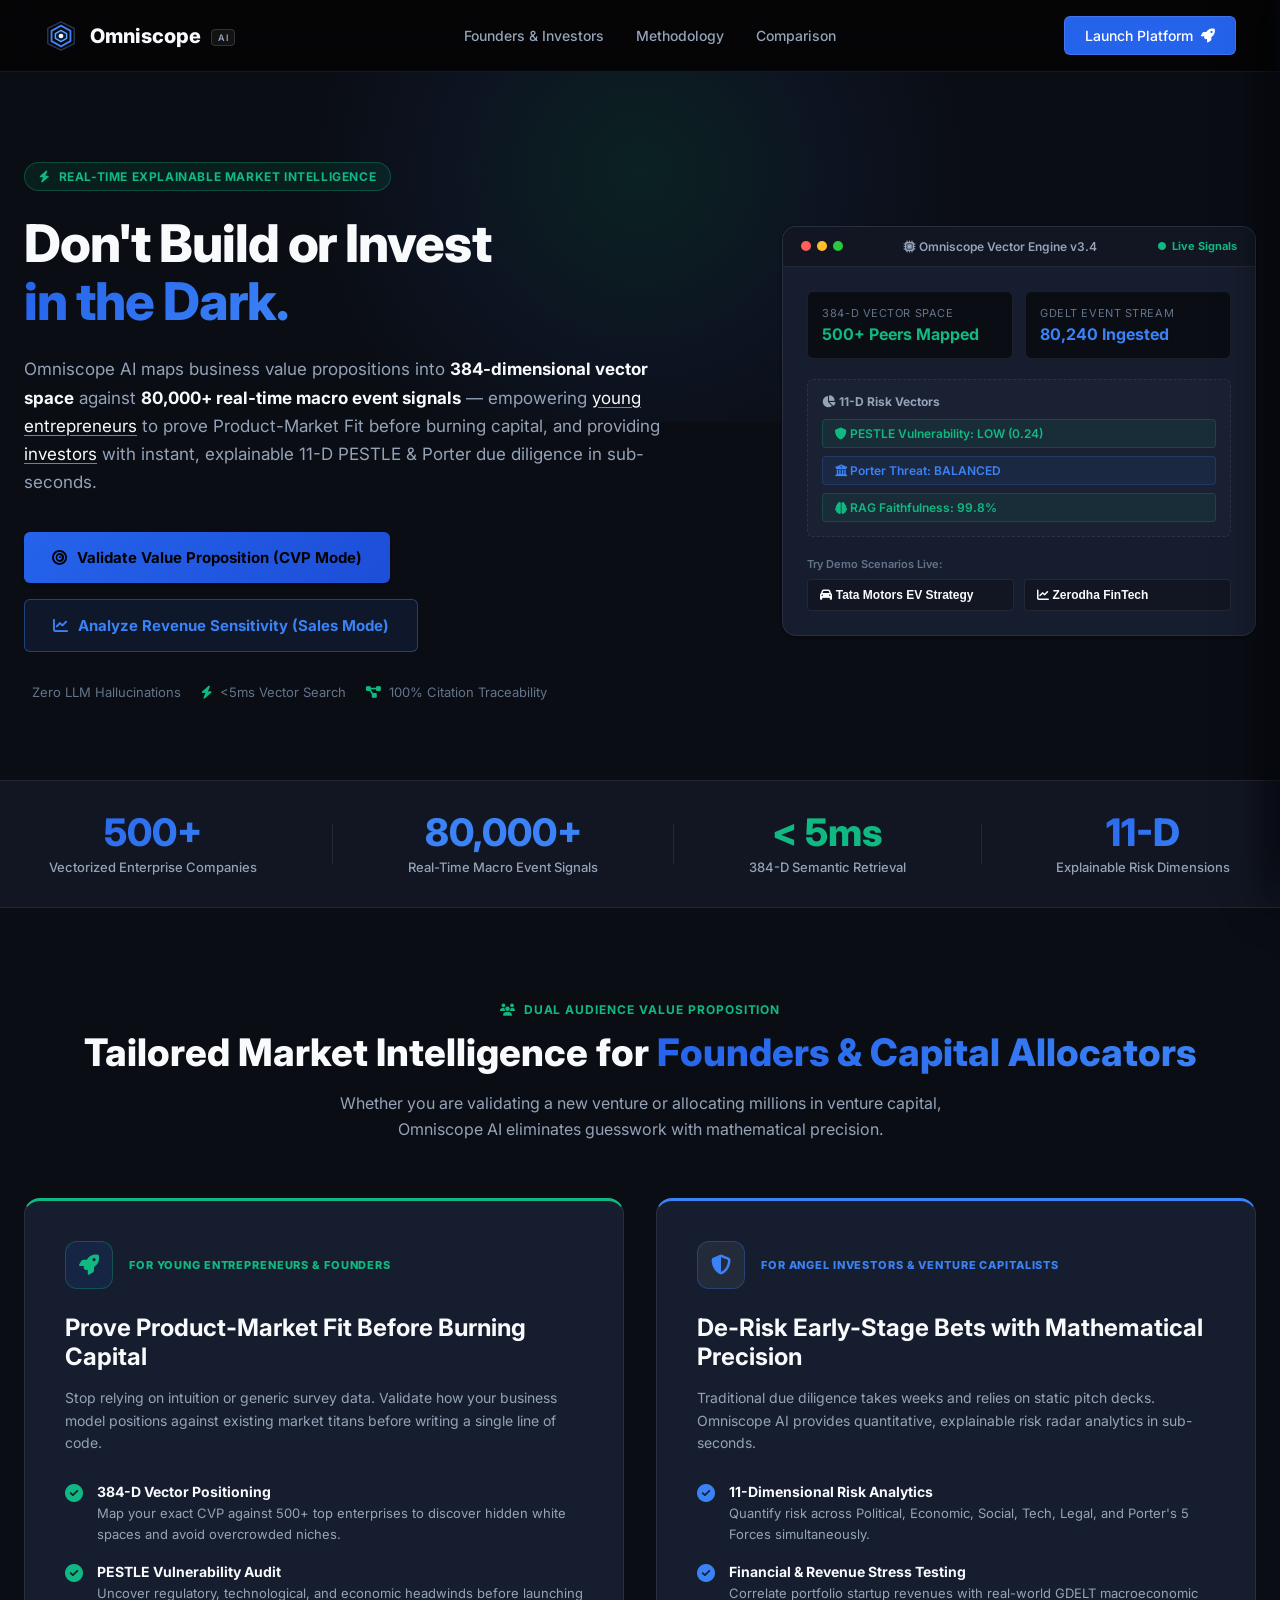
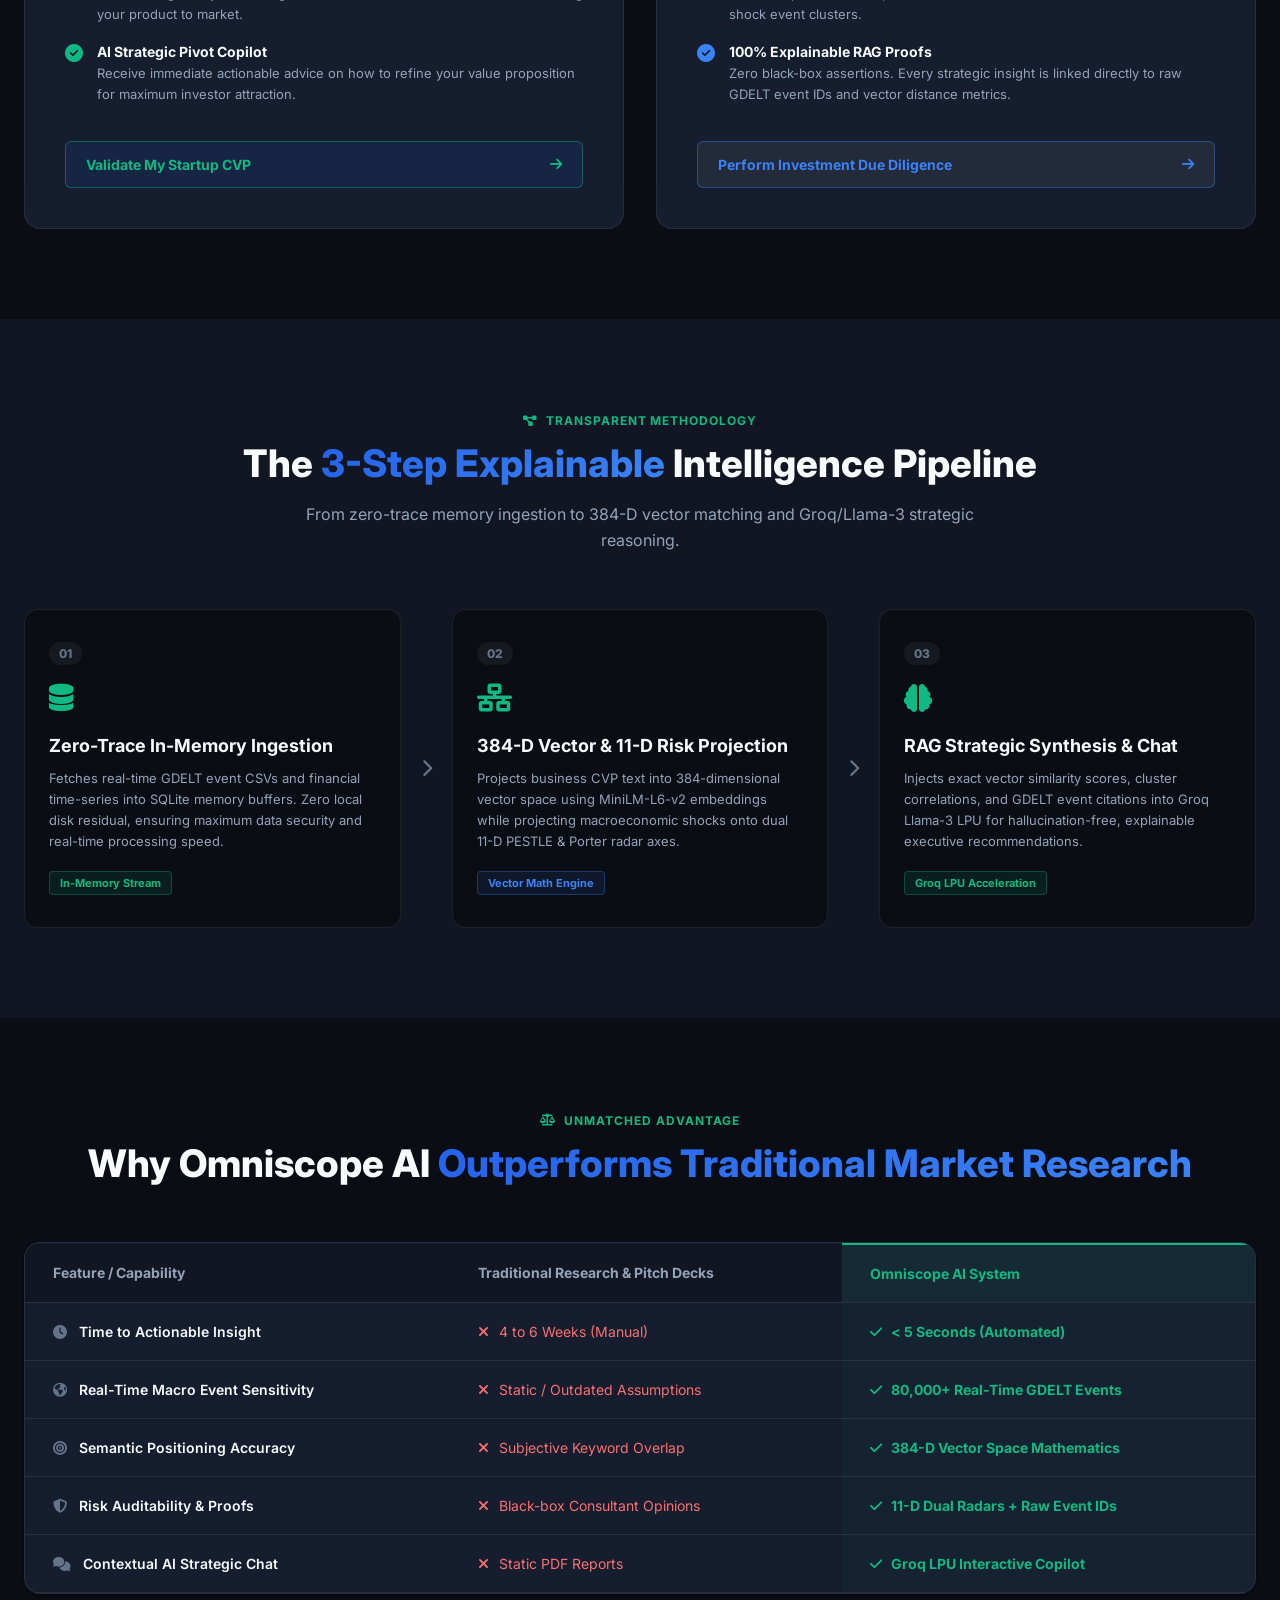
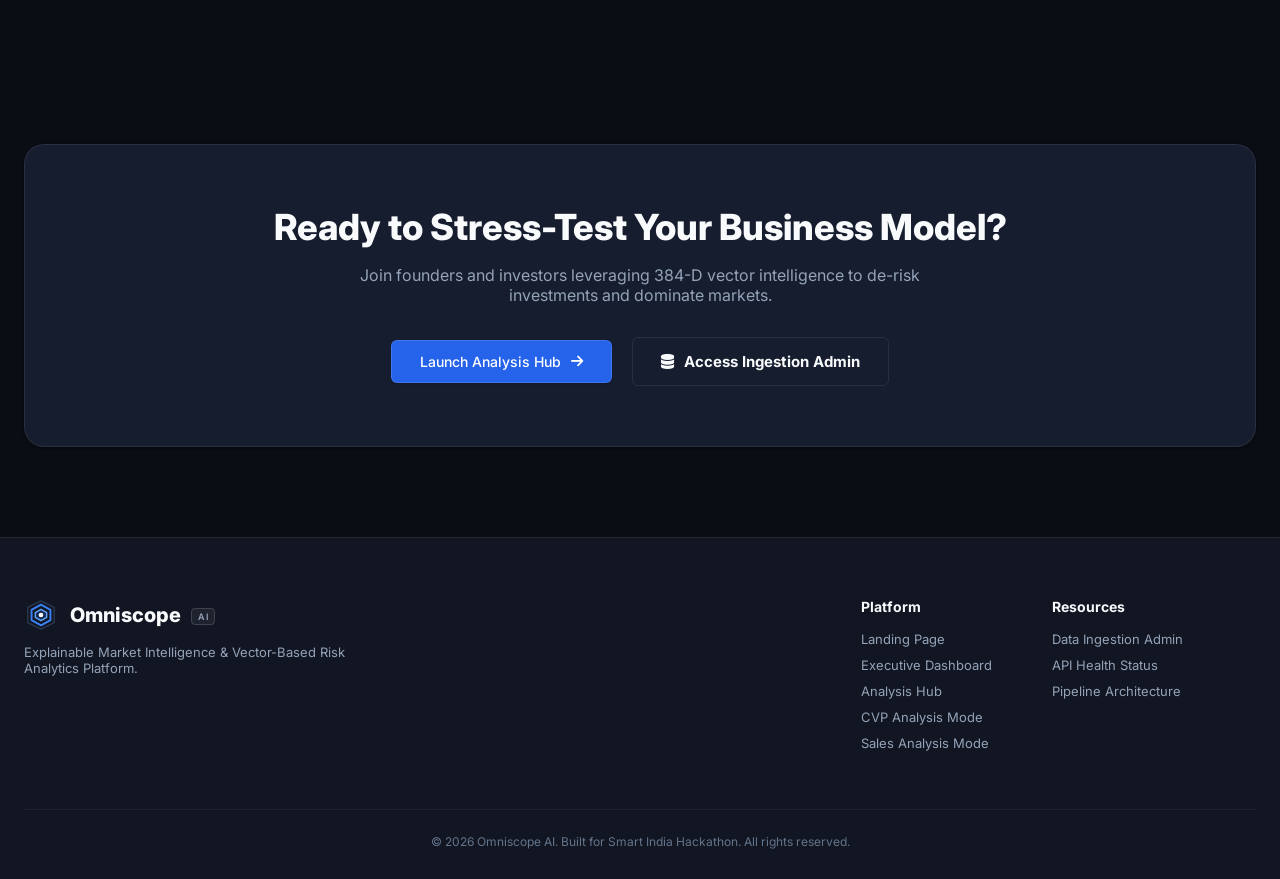
==== commit 1cee914d: "ui updation" ====
--- a/web/index.html
+++ b/web/index.html
@@ -29,36 +29,20 @@
             <nav class="landing-navbar">
                 <div class="navbar-container">
                     <a href="#view-landing-page" class="nav-brand" id="brand-logo-home">
-                        <svg class="omniscope-logo-svg nav-logo-svg" viewBox="0 0 100 100" fill="none" xmlns="http://www.w3.org/2000/svg">
-                            <circle cx="50" cy="50" r="44" stroke="#00FF66" stroke-width="3" stroke-dasharray="6 4" opacity="0.4"/>
-                            <circle cx="50" cy="50" r="34" stroke="#00FF66" stroke-width="4"/>
-                            <circle cx="50" cy="50" r="22" stroke="#00E5FF" stroke-width="3"/>
-                            <circle cx="50" cy="50" r="6" fill="#00FF66"/>
-                            <line x1="50" y1="6" x2="50" y2="94" stroke="#00FF66" stroke-width="2" opacity="0.5"/>
-                            <line x1="6" y1="50" x2="94" y2="50" stroke="#00FF66" stroke-width="2" opacity="0.5"/>
-                            <circle cx="74" cy="50" r="4" fill="#00E5FF"/>
-                            <circle cx="50" cy="26" r="4" fill="#00FF66"/>
-                        </svg>
-                        <span>Omniscope <span class="accent-text">AI</span></span>
+                        <svg class="omniscope-logo-svg nav-logo-svg" viewBox="0 0 36 36" fill="none" xmlns="http://www.w3.org/2000/svg">
+    <path d="M18 3L4 10V26L18 33L32 26V10L18 3Z" stroke="#2B374E" stroke-width="1.5" stroke-linejoin="round"/>
+    <path d="M18 7L8 12.5V23.5L18 29L28 23.5V12.5L18 7Z" stroke="#3B82F6" stroke-width="2" stroke-linejoin="round"/>
+    <path d="M18 12L12 15.5V20.5L18 24L24 20.5V15.5L18 12Z" fill="#2563EB" fill-opacity="0.25" stroke="#60A5FA" stroke-width="1.5" stroke-linejoin="round"/>
+    <circle cx="18" cy="18" r="2.5" fill="#F8FAFC"/>
+</svg>
+                        <span>Omniscope <span class="brand-pill">AI</span></span>
                     </a>
                     <div class="nav-links">
-                        <a href="/dashboard" class="nav-link nav-link-dashboard" id="nav-link-dashboard">
-                            <i class="fa-solid fa-chart-pie"></i> Executive Dashboard
-                        </a>
                         <a href="#landing-audience" class="nav-link">Founders & Investors</a>
                         <a href="#landing-pipeline" class="nav-link">Methodology</a>
                         <a href="#landing-comparison" class="nav-link">Comparison</a>
-                        <a href="admin.html" class="nav-link admin-nav-link" target="_blank">
-                            <i class="fa-solid fa-lock"></i> Ingestion Admin
-                        </a>
                     </div>
                     <div class="nav-actions">
-                        <button type="button" class="btn-outline-sm btn-open-history" title="Saved Intelligence Workspace">
-                            <i class="fa-solid fa-clock-rotate-left"></i>
-                            <span>Saved Intelligence</span>
-                            <span class="history-count-badge" id="history-count-all" style="display: none;">0</span>
-                        </button>
-                        <div class="auth-nav-slot"></div>
                         <button type="button" class="btn-primary-md" id="btn-nav-launch-app">
                             <span>Launch Platform</span>
                             <i class="fa-solid fa-rocket"></i>
@@ -377,13 +361,13 @@
                 <div class="footer-container">
                     <div class="footer-brand">
                         <div class="nav-brand">
-                            <svg class="omniscope-logo-svg nav-logo-svg" viewBox="0 0 100 100" fill="none" xmlns="http://www.w3.org/2000/svg">
-                                <circle cx="50" cy="50" r="44" stroke="#00FF66" stroke-width="3" stroke-dasharray="6 4" opacity="0.4"/>
-                                <circle cx="50" cy="50" r="34" stroke="#00FF66" stroke-width="4"/>
-                                <circle cx="50" cy="50" r="22" stroke="#00E5FF" stroke-width="3"/>
-                                <circle cx="50" cy="50" r="6" fill="#00FF66"/>
-                            </svg>
-                            <span>Omniscope <span class="accent-text">AI</span></span>
+                            <svg class="omniscope-logo-svg nav-logo-svg" viewBox="0 0 36 36" fill="none" xmlns="http://www.w3.org/2000/svg">
+    <path d="M18 3L4 10V26L18 33L32 26V10L18 3Z" stroke="#2B374E" stroke-width="1.5" stroke-linejoin="round"/>
+    <path d="M18 7L8 12.5V23.5L18 29L28 23.5V12.5L18 7Z" stroke="#3B82F6" stroke-width="2" stroke-linejoin="round"/>
+    <path d="M18 12L12 15.5V20.5L18 24L24 20.5V15.5L18 12Z" fill="#2563EB" fill-opacity="0.25" stroke="#60A5FA" stroke-width="1.5" stroke-linejoin="round"/>
+    <circle cx="18" cy="18" r="2.5" fill="#F8FAFC"/>
+</svg>
+                            <span>Omniscope <span class="brand-pill">AI</span></span>
                         </div>
                         <p>Explainable Market Intelligence & Vector-Based Risk Analytics Platform.</p>
                     </div>
@@ -421,13 +405,13 @@
                     <div class="dashboard-navbar-container">
                         <div class="dash-brand-block">
                             <a href="/" class="nav-brand" id="brand-logo-dash">
-                                <svg class="omniscope-logo-svg nav-logo-svg" viewBox="0 0 100 100" fill="none" xmlns="http://www.w3.org/2000/svg">
-                                    <circle cx="50" cy="50" r="44" stroke="#00FF66" stroke-width="3" stroke-dasharray="6 4" opacity="0.4"/>
-                                    <circle cx="50" cy="50" r="34" stroke="#00FF66" stroke-width="4"/>
-                                    <circle cx="50" cy="22" stroke="#00E5FF" stroke-width="3"/>
-                                    <circle cx="50" cy="50" r="6" fill="#00FF66"/>
-                                </svg>
-                                <span>Omniscope <span class="accent-text">AI</span></span>
+                                <svg class="omniscope-logo-svg nav-logo-svg" viewBox="0 0 36 36" fill="none" xmlns="http://www.w3.org/2000/svg">
+    <path d="M18 3L4 10V26L18 33L32 26V10L18 3Z" stroke="#2B374E" stroke-width="1.5" stroke-linejoin="round"/>
+    <path d="M18 7L8 12.5V23.5L18 29L28 23.5V12.5L18 7Z" stroke="#3B82F6" stroke-width="2" stroke-linejoin="round"/>
+    <path d="M18 12L12 15.5V20.5L18 24L24 20.5V15.5L18 12Z" fill="#2563EB" fill-opacity="0.25" stroke="#60A5FA" stroke-width="1.5" stroke-linejoin="round"/>
+    <circle cx="18" cy="18" r="2.5" fill="#F8FAFC"/>
+</svg>
+                                <span>Omniscope <span class="brand-pill">AI</span></span>
                             </a>
                             <span class="dash-nav-badge"><i class="fa-solid fa-chart-pie"></i> Executive Suite</span>
                         </div>
@@ -481,21 +465,21 @@
 
                         <div class="banner-quick-stats">
                             <div class="banner-telemetry-chip">
-                                <i class="fa-solid fa-signal" style="color: #00FF66;"></i>
+                                <i class="fa-solid fa-signal" style="color: var(--color-growth);"></i>
                                 <div>
                                     <span class="tele-val">80,240</span>
                                     <span class="tele-label">GDELT Signals</span>
                                 </div>
                             </div>
                             <div class="banner-telemetry-chip">
-                                <i class="fa-solid fa-microchip" style="color: #00E5FF;"></i>
+                                <i class="fa-solid fa-microchip" style="color: var(--brand-primary);"></i>
                                 <div>
                                     <span class="tele-val">500+</span>
                                     <span class="tele-label">Vector Peers</span>
                                 </div>
                             </div>
                             <div class="banner-telemetry-chip">
-                                <i class="fa-solid fa-shield-check" style="color: #10B981;"></i>
+                                <i class="fa-solid fa-shield-check" style="color: var(--color-growth);"></i>
                                 <div>
                                     <span class="tele-val">99.8%</span>
                                     <span class="tele-label">RAG Fidelity</span>
@@ -563,7 +547,7 @@
                             <div class="dash-card glass-panel">
                                 <div class="dash-card-header">
                                     <div class="dash-card-title-group">
-                                        <i class="fa-solid fa-folder-open" style="color: #00FF66;"></i>
+                                        <i class="fa-solid fa-folder-open" style="color: var(--brand-primary);"></i>
                                         <div>
                                             <h3>Saved Market Intelligence Workspace</h3>
                                             <p>Instant workspace restoration with full radar and evidence recreation</p>
@@ -603,7 +587,7 @@
                             <div class="dash-card glass-panel">
                                 <div class="dash-card-header">
                                     <div class="dash-card-title-group">
-                                        <i class="fa-solid fa-brain" style="color: #A855F7;"></i>
+                                        <i class="fa-solid fa-brain" style="color: var(--color-metric);"></i>
                                         <div>
                                             <h3>AI Strategy Consultations</h3>
                                             <p>Resume active deliberations</p>
@@ -624,7 +608,7 @@
                             <div class="dash-card glass-panel">
                                 <div class="dash-card-header">
                                     <div class="dash-card-title-group">
-                                        <i class="fa-solid fa-rocket" style="color: #00E5FF;"></i>
+                                        <i class="fa-solid fa-rocket" style="color: var(--brand-primary);"></i>
                                         <div>
                                             <h3>Omniscope Engine Launchpad</h3>
                                             <p>Execute analysis pipeline methodologies</p>
@@ -660,20 +644,6 @@
                                             <i class="fa-solid fa-arrow-right"></i>
                                         </button>
                                     </div>
-
-                                    <div class="launch-item" id="dash-launch-chat-item">
-                                        <div class="launch-icon purple">
-                                            <i class="fa-solid fa-comments"></i>
-                                        </div>
-                                        <div class="launch-info">
-                                            <h4>Consult AI Market Strategist</h4>
-                                            <p>Interactive cognitive reasoning with direct vector context and peer overlay radar comparisons.</p>
-                                        </div>
-                                        <button type="button" class="btn-outline-sm" id="btn-launch-chat-act">
-                                            <span>Launch</span>
-                                            <i class="fa-solid fa-arrow-right"></i>
-                                        </button>
-                                    </div>
                                 </div>
                             </div>
 
@@ -690,36 +660,51 @@
         <!-- MODE SELECTION HUB SCREEN                                       -->
         <!-- =============================================================== -->
         <div class="screen-view hidden" id="view-mode-selection">
-            <div class="step1-container">
-                <div class="step-nav-bar" style="margin-bottom: -10px;">
-                    <button type="button" class="btn-back-hub" id="btn-back-landing-hub">
-                        <i class="fa-solid fa-house"></i> Home Landing Page
-                    </button>
-                    <div class="step-nav-right">
+            <!-- Platform Top Navbar (Full Width) -->
+            <nav class="platform-navbar">
+                <div class="platform-navbar-container">
+                    <div class="platform-brand-block">
+                        <button type="button" class="nav-brand btn-brand-home" id="brand-logo-hub" title="Return to Executive Dashboard">
+                            <svg class="omniscope-logo-svg nav-logo-svg" viewBox="0 0 36 36" fill="none" xmlns="http://www.w3.org/2000/svg">
+    <path d="M18 3L4 10V26L18 33L32 26V10L18 3Z" stroke="#2B374E" stroke-width="1.5" stroke-linejoin="round"/>
+    <path d="M18 7L8 12.5V23.5L18 29L28 23.5V12.5L18 7Z" stroke="#3B82F6" stroke-width="2" stroke-linejoin="round"/>
+    <path d="M18 12L12 15.5V20.5L18 24L24 20.5V15.5L18 12Z" fill="#2563EB" fill-opacity="0.25" stroke="#60A5FA" stroke-width="1.5" stroke-linejoin="round"/>
+    <circle cx="18" cy="18" r="2.5" fill="#F8FAFC"/>
+</svg>
+                            <span>Omniscope <span class="brand-pill">AI</span></span>
+                        </button>
+                        <div class="platform-breadcrumb">
+                            <span class="crumb-separator">/</span>
+                            <span class="crumb-current"><i class="fa-solid fa-layer-group"></i> Analysis Mode Hub</span>
+                        </div>
+                    </div>
+                    <div class="platform-nav-actions">
                         <button type="button" class="btn-outline-sm btn-open-history" title="Saved Intelligence Workspace">
                             <i class="fa-solid fa-clock-rotate-left"></i>
                             <span>Saved Intelligence</span>
                             <span class="history-count-badge" style="display: none;">0</span>
                         </button>
+                        <button type="button" class="btn-outline-sm btn-back-dashboard" id="btn-back-landing-hub" title="Return to Executive Dashboard">
+                            <i class="fa-solid fa-house"></i>
+                            <span>Dashboard</span>
+                        </button>
                         <div class="auth-nav-slot"></div>
                     </div>
                 </div>
+            </nav>
+
+            <div class="step1-container">
 
 
                 <!-- Hero Branding -->
                 <header class="hero-header">
                     <div class="hero-logo-wrapper">
-                        <svg class="omniscope-logo-svg hero-svg" viewBox="0 0 100 100" fill="none" xmlns="http://www.w3.org/2000/svg">
-                            <circle cx="50" cy="50" r="44" stroke="#00FF66" stroke-width="3" stroke-dasharray="6 4" opacity="0.4"/>
-                            <circle cx="50" cy="50" r="34" stroke="#00FF66" stroke-width="4"/>
-                            <circle cx="50" cy="50" r="22" stroke="#00E5FF" stroke-width="3"/>
-                            <circle cx="50" cy="50" r="6" fill="#00FF66"/>
-                            <line x1="50" y1="6" x2="50" y2="94" stroke="#00FF66" stroke-width="2" opacity="0.5"/>
-                            <line x1="6" y1="50" x2="94" y2="50" stroke="#00FF66" stroke-width="2" opacity="0.5"/>
-                            <circle cx="74" cy="50" r="4" fill="#00E5FF"/>
-                            <circle cx="50" cy="26" r="4" fill="#00FF66"/>
-                            <circle cx="34" cy="66" r="4" fill="#10B981"/>
-                        </svg>
+                        <svg class="omniscope-logo-svg nav-logo-svg" viewBox="0 0 36 36" fill="none" xmlns="http://www.w3.org/2000/svg">
+    <path d="M18 3L4 10V26L18 33L32 26V10L18 3Z" stroke="#2B374E" stroke-width="1.5" stroke-linejoin="round"/>
+    <path d="M18 7L8 12.5V23.5L18 29L28 23.5V12.5L18 7Z" stroke="#3B82F6" stroke-width="2" stroke-linejoin="round"/>
+    <path d="M18 12L12 15.5V20.5L18 24L24 20.5V15.5L18 12Z" fill="#2563EB" fill-opacity="0.25" stroke="#60A5FA" stroke-width="1.5" stroke-linejoin="round"/>
+    <circle cx="18" cy="18" r="2.5" fill="#F8FAFC"/>
+</svg>
                     </div>
                     <h1>Omniscope <span>AI</span></h1>
                     <p class="hero-subtitle">Explainable Market Intelligence System. Select your preferred analysis methodology below.</p>
@@ -755,9 +740,9 @@
                         <h3>2. Sales & Financial Revenue Analysis</h3>
                         <p>Upload sales time-series CSV data or choose business presets to analyze revenue sensitivity against macro market event clusters and PESTLE shocks.</p>
                         <ul class="mode-features">
-                            <li><i class="fa-solid fa-circle-check" style="color: #00E5FF;"></i> Sales CSV & Presets Data Import</li>
-                            <li><i class="fa-solid fa-circle-check" style="color: #00E5FF;"></i> Market Event Cluster Correlation</li>
-                            <li><i class="fa-solid fa-circle-check" style="color: #00E5FF;"></i> Financial Shock Risk Radar</li>
+                            <li><i class="fa-solid fa-circle-check" style="color: var(--brand-primary);"></i> Sales CSV & Presets Data Import</li>
+                            <li><i class="fa-solid fa-circle-check" style="color: var(--brand-primary);"></i> Market Event Cluster Correlation</li>
+                            <li><i class="fa-solid fa-circle-check" style="color: var(--brand-primary);"></i> Financial Shock Risk Radar</li>
                         </ul>
                         <button type="button" class="btn-primary-lg btn-cyan" id="btn-select-revenue-mode" style="width: 100%;">
                             <span>Launch Sales Analysis</span>
@@ -772,40 +757,44 @@
         <!-- STEP 1: CVP INPUT & DUAL RADAR ANALYSIS SCREEN                   -->
         <!-- =============================================================== -->
         <div class="screen-view hidden" id="view-step1-cvp">
-            <div class="step1-container">
-                <div class="step-nav-bar">
-                    <button type="button" class="btn-back-hub" id="btn-back-hub-cvp">
-                        <i class="fa-solid fa-arrow-left"></i> Switch Analysis Mode (CVP vs Sales)
-                    </button>
-                    <div class="step-nav-right">
+            <!-- Platform Top Navbar (Full Width) -->
+            <nav class="platform-navbar">
+                <div class="platform-navbar-container">
+                    <div class="platform-brand-block">
+                        <button type="button" class="nav-brand btn-brand-home" id="brand-logo-cvp" title="Return to Executive Dashboard">
+                            <svg class="omniscope-logo-svg nav-logo-svg" viewBox="0 0 36 36" fill="none" xmlns="http://www.w3.org/2000/svg">
+    <path d="M18 3L4 10V26L18 33L32 26V10L18 3Z" stroke="#2B374E" stroke-width="1.5" stroke-linejoin="round"/>
+    <path d="M18 7L8 12.5V23.5L18 29L28 23.5V12.5L18 7Z" stroke="#3B82F6" stroke-width="2" stroke-linejoin="round"/>
+    <path d="M18 12L12 15.5V20.5L18 24L24 20.5V15.5L18 12Z" fill="#2563EB" fill-opacity="0.25" stroke="#60A5FA" stroke-width="1.5" stroke-linejoin="round"/>
+    <circle cx="18" cy="18" r="2.5" fill="#F8FAFC"/>
+</svg>
+                            <span>Omniscope <span class="brand-pill">AI</span></span>
+                        </button>
+                        <div class="platform-breadcrumb">
+                            <span class="crumb-separator">/</span>
+                            <span class="crumb-current"><i class="fa-solid fa-bullseye"></i> CVP Strategy Analysis</span>
+                        </div>
+                    </div>
+                    <div class="platform-nav-actions">
+                        <button type="button" class="btn-outline-sm btn-quick-switch-mode" id="btn-switch-to-revenue" title="Switch to Sales Sensitivity Mode">
+                            <i class="fa-solid fa-chart-line"></i>
+                            <span>Sales Mode</span>
+                        </button>
                         <button type="button" class="btn-outline-sm btn-open-history" title="Saved Intelligence Workspace">
                             <i class="fa-solid fa-clock-rotate-left"></i>
                             <span>Saved Intelligence</span>
                             <span class="history-count-badge" style="display: none;">0</span>
                         </button>
+                        <button type="button" class="btn-outline-sm btn-back-dashboard" id="btn-cvp-to-dashboard" title="Return to Executive Dashboard">
+                            <i class="fa-solid fa-house"></i>
+                            <span>Dashboard</span>
+                        </button>
                         <div class="auth-nav-slot"></div>
                     </div>
                 </div>
-
-
-                <!-- Hero Branding -->
-                <header class="hero-header">
-                    <div class="hero-logo-wrapper">
-                        <svg class="omniscope-logo-svg hero-svg" viewBox="0 0 100 100" fill="none" xmlns="http://www.w3.org/2000/svg">
-                            <circle cx="50" cy="50" r="44" stroke="#00FF66" stroke-width="3" stroke-dasharray="6 4" opacity="0.4"/>
-                            <circle cx="50" cy="50" r="34" stroke="#00FF66" stroke-width="4"/>
-                            <circle cx="50" cy="50" r="22" stroke="#00E5FF" stroke-width="3"/>
-                            <circle cx="50" cy="50" r="6" fill="#00FF66"/>
-                            <line x1="50" y1="6" x2="50" y2="94" stroke="#00FF66" stroke-width="2" opacity="0.5"/>
-                            <line x1="6" y1="50" x2="94" y2="50" stroke="#00FF66" stroke-width="2" opacity="0.5"/>
-                            <circle cx="74" cy="50" r="4" fill="#00E5FF"/>
-                            <circle cx="50" cy="26" r="4" fill="#00FF66"/>
-                            <circle cx="34" cy="66" r="4" fill="#10B981"/>
-                        </svg>
-                    </div>
-                    <h1>Omniscope <span>AI</span></h1>
-                    <p class="hero-subtitle">Customer Value Proposition (CVP) Vector Placement & Risk Engine.</p>
-                </header>
+            </nav>
+
+            <div class="step1-container">
 
                 <!-- CVP Input Form Card -->
                 <div class="card glass-card cvp-input-card">
@@ -1048,22 +1037,44 @@
         <!-- STEP 1: SALES & FINANCIAL REVENUE ANALYSIS SCREEN              -->
         <!-- =============================================================== -->
         <div class="screen-view hidden" id="view-step1-revenue">
+                <!-- Platform Top Navbar -->
+                <nav class="platform-navbar">
+                    <div class="platform-navbar-container">
+                        <div class="platform-brand-block">
+                            <button type="button" class="nav-brand btn-brand-home" id="brand-logo-revenue" title="Return to Executive Dashboard">
+                                <svg class="omniscope-logo-svg nav-logo-svg" viewBox="0 0 36 36" fill="none" xmlns="http://www.w3.org/2000/svg">
+    <path d="M18 3L4 10V26L18 33L32 26V10L18 3Z" stroke="#2B374E" stroke-width="1.5" stroke-linejoin="round"/>
+    <path d="M18 7L8 12.5V23.5L18 29L28 23.5V12.5L18 7Z" stroke="#3B82F6" stroke-width="2" stroke-linejoin="round"/>
+    <path d="M18 12L12 15.5V20.5L18 24L24 20.5V15.5L18 12Z" fill="#2563EB" fill-opacity="0.25" stroke="#60A5FA" stroke-width="1.5" stroke-linejoin="round"/>
+    <circle cx="18" cy="18" r="2.5" fill="#F8FAFC"/>
+</svg>
+                                <span>Omniscope <span class="brand-pill">AI</span></span>
+                            </button>
+                            <div class="platform-breadcrumb">
+                                <span class="crumb-separator">/</span>
+                                <span class="crumb-current"><i class="fa-solid fa-chart-line"></i> Sales Sensitivity Analysis</span>
+                            </div>
+                        </div>
+                        <div class="platform-nav-actions">
+                            <button type="button" class="btn-outline-sm btn-quick-switch-mode" id="btn-switch-to-cvp" title="Switch to CVP Strategy Mode">
+                                <i class="fa-solid fa-bullseye"></i>
+                                <span>CVP Mode</span>
+                            </button>
+                            <button type="button" class="btn-outline-sm btn-open-history" title="Saved Intelligence Workspace">
+                                <i class="fa-solid fa-clock-rotate-left"></i>
+                                <span>Saved Intelligence</span>
+                                <span class="history-count-badge" style="display: none;">0</span>
+                            </button>
+                            <button type="button" class="btn-outline-sm btn-back-dashboard" id="btn-rev-to-dashboard" title="Return to Executive Dashboard">
+                                <i class="fa-solid fa-house"></i>
+                                <span>Dashboard</span>
+                            </button>
+                            <div class="auth-nav-slot"></div>
+                        </div>
+                    </div>
+                </nav>
+
             <div class="step1-container">
-                <div class="step-nav-bar">
-                    <button type="button" class="btn-back-hub" id="btn-back-hub-revenue">
-                        <i class="fa-solid fa-arrow-left"></i> Switch Analysis Mode (CVP vs Sales)
-                    </button>
-                    <div class="step-nav-right">
-                        <button type="button" class="btn-outline-sm btn-open-history" title="Saved Intelligence Workspace">
-                            <i class="fa-solid fa-clock-rotate-left"></i>
-                            <span>Saved Intelligence</span>
-                            <span class="history-count-badge" style="display: none;">0</span>
-                        </button>
-                        <div class="auth-nav-slot"></div>
-                    </div>
-                </div>
-
-
                 <div class="section-title-box">
                     <h2><i class="fa-solid fa-chart-line color-cyan"></i> Sales & Financial Revenue Sensitivity Analysis</h2>
                     <p>Upload sales time-series data or pick a dataset preset to match sales fluctuations against verified market event clusters.</p>
@@ -1111,13 +1122,13 @@
                                 <i class="fa-solid fa-table-list"></i> Loaded Input Time-Series Data (Preset Preloaded):
                             </span>
                             <span style="font-size: 0.75rem; color: #8892b0; background: rgba(0, 229, 255, 0.08); padding: 2px 8px; border-radius: 4px; border: 1px solid rgba(0, 229, 255, 0.2);">
-                                Ready for Algorithm Execution &bull; Click 'Match & Filter' Below to Generate
+                                Ready for Execution &bull; Click Below to Generate Analysis
                             </span>
                         </div>
-                        <div style="overflow-x: auto;">
+                        <div style="overflow-x: auto; max-height: 220px; overflow-y: auto; border: 1px solid rgba(0, 229, 255, 0.15); border-radius: 6px;">
                             <table class="revenue-preview-table" style="width: 100%; border-collapse: collapse; font-size: 0.8rem;">
                                 <thead>
-                                    <tr style="border-bottom: 1px solid rgba(0, 229, 255, 0.2); text-align: left; color: #8892b0;">
+                                    <tr style="border-bottom: 1px solid rgba(0, 229, 255, 0.2); text-align: left; color: #8892b0; background: rgba(13, 19, 32, 0.9); position: sticky; top: 0; z-index: 2;">
                                         <th style="padding: 6px 10px;">Date / Date Range</th>
                                         <th style="padding: 6px 10px;">Recorded Revenue</th>
                                         <th style="padding: 6px 10px;">Computed Fluctuation (% Δ)</th>
@@ -1131,7 +1142,7 @@
 
                     <div class="form-actions" style="margin-top: 1.5rem;">
                         <button type="button" class="btn-primary-lg btn-cyan" id="btn-analyze-revenue" style="width: 100%;">
-                            <i class="fa-solid fa-wand-magic-sparkles"></i> Match Revenue Fluctuation & Filter Relevant Market Clusters
+                            <i class="fa-solid fa-wand-magic-sparkles"></i> Analyze Fluctuation Causal News & Generate Strategic Prognosis
                         </button>
                     </div>
                 </div>
@@ -1407,14 +1418,12 @@
                 <aside class="sidebar">
                     <div class="brand-header">
                         <div class="logo-icon-wrapper">
-                            <svg class="omniscope-logo-svg sidebar-svg" viewBox="0 0 100 100" fill="none" xmlns="http://www.w3.org/2000/svg">
-                                <circle cx="50" cy="50" r="44" stroke="#00FF66" stroke-width="4" stroke-dasharray="6 4" opacity="0.4"/>
-                                <circle cx="50" cy="50" r="34" stroke="#00FF66" stroke-width="5"/>
-                                <circle cx="50" cy="50" r="22" stroke="#00E5FF" stroke-width="4"/>
-                                <circle cx="50" cy="50" r="7" fill="#00FF66"/>
-                                <line x1="50" y1="6" x2="50" y2="94" stroke="#00FF66" stroke-width="3" opacity="0.5"/>
-                                <line x1="6" y1="50" x2="94" y2="50" stroke="#00FF66" stroke-width="3" opacity="0.5"/>
-                            </svg>
+                            <svg class="omniscope-logo-svg nav-logo-svg" viewBox="0 0 36 36" fill="none" xmlns="http://www.w3.org/2000/svg">
+    <path d="M18 3L4 10V26L18 33L32 26V10L18 3Z" stroke="#2B374E" stroke-width="1.5" stroke-linejoin="round"/>
+    <path d="M18 7L8 12.5V23.5L18 29L28 23.5V12.5L18 7Z" stroke="#3B82F6" stroke-width="2" stroke-linejoin="round"/>
+    <path d="M18 12L12 15.5V20.5L18 24L24 20.5V15.5L18 12Z" fill="#2563EB" fill-opacity="0.25" stroke="#60A5FA" stroke-width="1.5" stroke-linejoin="round"/>
+    <circle cx="18" cy="18" r="2.5" fill="#F8FAFC"/>
+</svg>
                         </div>
                         <div class="brand-text">
                             <h2>Omniscope</h2>
@@ -1495,8 +1504,8 @@
                         <button class="btn-sidebar-nav" id="btn-sidebar-hub" type="button" title="Return to Analysis Mode Hub">
                             <i class="fa-solid fa-layer-group"></i> Hub
                         </button>
-                        <button class="btn-sidebar-nav" id="btn-sidebar-home" type="button" title="Home Landing Page">
-                            <i class="fa-solid fa-house"></i> Home
+                        <button class="btn-sidebar-nav" id="btn-sidebar-home" type="button" title="Return to Executive Dashboard">
+                            <i class="fa-solid fa-chart-pie"></i> Dashboard
                         </button>
                     </div>
 
@@ -1514,6 +1523,10 @@
                             <p>Answering queries strictly tailored to your Customer Value Proposition & Strategic Factors.</p>
                         </div>
                         <div class="top-bar-actions">
+                            <button type="button" class="btn-outline-sm btn-back-dashboard" id="btn-chat-to-dashboard" title="Return to Executive Dashboard">
+                                <i class="fa-solid fa-house"></i>
+                                <span>Dashboard</span>
+                            </button>
                             <button type="button" class="btn-outline-sm" id="btn-new-chat" title="Start a fresh strategy conversation thread">
                                 <i class="fa-solid fa-plus"></i>
                                 <span>New Thread</span>
@@ -1690,13 +1703,13 @@
         <div class="modal-box auth-modal-box">
             <div class="auth-modal-header">
                 <div class="auth-brand-logo">
-                    <svg class="omniscope-logo-svg" style="width: 32px; height: 32px;" viewBox="0 0 100 100" fill="none">
-                        <circle cx="50" cy="50" r="44" stroke="#00FF66" stroke-width="3" stroke-dasharray="6 4" opacity="0.4"/>
-                        <circle cx="50" cy="50" r="34" stroke="#00FF66" stroke-width="4"/>
-                        <circle cx="50" cy="22" r="3" fill="#00E5FF"/>
-                        <circle cx="50" cy="50" r="6" fill="#00FF66"/>
-                    </svg>
-                    <span>Omniscope <span class="accent-text">AI</span> Workspace</span>
+                    <svg class="omniscope-logo-svg nav-logo-svg" viewBox="0 0 36 36" fill="none" xmlns="http://www.w3.org/2000/svg">
+    <path d="M18 3L4 10V26L18 33L32 26V10L18 3Z" stroke="#2B374E" stroke-width="1.5" stroke-linejoin="round"/>
+    <path d="M18 7L8 12.5V23.5L18 29L28 23.5V12.5L18 7Z" stroke="#3B82F6" stroke-width="2" stroke-linejoin="round"/>
+    <path d="M18 12L12 15.5V20.5L18 24L24 20.5V15.5L18 12Z" fill="#2563EB" fill-opacity="0.25" stroke="#60A5FA" stroke-width="1.5" stroke-linejoin="round"/>
+    <circle cx="18" cy="18" r="2.5" fill="#F8FAFC"/>
+</svg>
+                    <span>Omniscope <span class="brand-pill">AI</span> Workspace</span>
                 </div>
                 <button class="btn-close" id="btn-close-auth" type="button">&times;</button>
             </div>
@@ -1709,6 +1722,9 @@
                 <button type="button" class="auth-tab" id="tab-auth-register">
                     <i class="fa-solid fa-sparkles"></i> Create Account
                 </button>
+                <button type="button" class="auth-tab auth-tab-admin" id="tab-auth-admin">
+                    <i class="fa-solid fa-shield-halved"></i> Admin Portal
+                </button>
             </div>
 
             <div class="modal-body auth-modal-body">
@@ -1750,6 +1766,28 @@
                     </div>
                     <button type="submit" class="btn-primary-md btn-auth-submit" id="btn-auth-reg-submit">
                         Create Free Account <i class="fa-solid fa-sparkles"></i>
+                    </button>
+                </form>
+
+                <!-- Dedicated Platform Administrator Sign In Form (No Signup Permitted) -->
+                <form id="form-auth-admin" class="auth-form hidden">
+                    <div class="admin-auth-security-notice">
+                        <i class="fa-solid fa-lock"></i>
+                        <div>
+                            <strong>Platform Administrator Access Only</strong>
+                            <p>Pre-provisioned administrator credentials required. Regular user accounts cannot access this console, and public registration is strictly disabled.</p>
+                        </div>
+                    </div>
+                    <div class="form-group">
+                        <label for="auth-admin-email"><i class="fa-regular fa-envelope"></i> Administrator Email</label>
+                        <input type="email" id="auth-admin-email" placeholder="admin@shreykansara.dev" required autocomplete="username">
+                    </div>
+                    <div class="form-group">
+                        <label for="auth-admin-password"><i class="fa-solid fa-key"></i> Master Secret Password</label>
+                        <input type="password" id="auth-admin-password" placeholder="••••••••" required autocomplete="current-password">
+                    </div>
+                    <button type="submit" class="btn-primary-md btn-auth-submit btn-admin-auth-submit" id="btn-auth-admin-submit">
+                        <i class="fa-solid fa-shield-halved"></i> Sign In to Ingestion Admin
                     </button>
                 </form>
 
--- a/web/style.css
+++ b/web/style.css
@@ -1,37 +1,68 @@
 /* -------------------------------------------------------------------
-   AI Explainable Market Intelligence Dashboard - Pitch Black & Electric Green Theme
+   Omniscope AI - Institutional Finance & Strategy Design Language System
+   Palette: Deep Obsidian Canvas, Navy Slate Surfaces, Royal Cobalt Actions,
+            and Refined Financial Semantics (Emerald, Crimson, Amber).
    ------------------------------------------------------------------- */
 
 :root {
-    --bg-dark: #050505;          /* Pitch Black */
-    --bg-surface: #0E0E11;       /* Obsidian Panel */
-    --bg-card: #15151A;          /* Graphite Card */
-    --bg-card-hover: #1E1E24;
-    --border-color: #272730;     /* Dark Slate Border */
-    --border-accent: rgba(0, 255, 102, 0.4);
+    /* Base Canvases */
+    --bg-base: #0A0D14;
+    --bg-dark: #0A0D14;
+    --bg-surface: #111622;
+    --bg-card: #161D2E;
+    --bg-card-hover: #1E273D;
     
-    --primary-gradient: linear-gradient(135deg, #00FF66 0%, #00C853 100%);
-    --accent-green: #00FF66;     /* Electric Bright Green */
-    --accent-emerald: #10B981;   /* Emerald */
-    --accent-mint: #00E676;
-    --accent-cyan: #00E5FF;
-    --accent-purple: #A855F7;
-    --accent-rose: #FF2D55;
-    --accent-amber: #FFB300;
-
-    --text-main: #FAFAFA;
-    --text-muted: #A1A1AA;
-    --text-dim: #71717A;
-
+    /* Institutional Borders */
+    --border-color: rgba(255, 255, 255, 0.08);
+    --border-subtle: rgba(255, 255, 255, 0.08);
+    --border-medium: rgba(255, 255, 255, 0.14);
+    --border-accent: rgba(37, 99, 235, 0.35);
+    --border-focus: #3B82F6;
+    
+    /* Primary Brand Action: Royal Cobalt */
+    --brand-primary: #2563EB;
+    --brand-primary-hover: #1D4ED8;
+    --brand-primary-tint: rgba(37, 99, 235, 0.12);
+    --primary-gradient: linear-gradient(135deg, #2563EB 0%, #1D4ED8 100%);
+    
+    /* Financial Semantic Palette (Subtle & Understated) */
+    --color-growth: #10B981;
+    --color-risk: #F43F5E;
+    --color-neutral: #F59E0B;
+    --color-metric: #6366F1;
+    
+    /* Backwards compatibility aliases */
+    --accent-green: #10B981;
+    --accent-emerald: #10B981;
+    --accent-mint: #10B981;
+    --accent-cyan: #3B82F6;
+    --accent-purple: #6366F1;
+    --accent-rose: #F43F5E;
+    --accent-amber: #F59E0B;
+    
+    /* High-Contrast Typography */
+    --text-main: #F8FAFC;
+    --text-primary: #F8FAFC;
+    --text-muted: #94A3B8;
+    --text-secondary: #94A3B8;
+    --text-dim: #64748B;
+    --text-tertiary: #64748B;
+    
+    /* Font Stacks */
+    --font-main: 'Inter', -apple-system, BlinkMacSystemFont, 'Segoe UI', Roboto, sans-serif;
+    --font-heading: 'Inter', -apple-system, BlinkMacSystemFont, 'Segoe UI', Roboto, sans-serif;
+    --font-mono: 'JetBrains Mono', 'SF Mono', Menlo, Consolas, monospace;
+    
+    /* Standardized Spacing & Radii */
     --radius-sm: 4px;
     --radius-md: 6px;
     --radius-lg: 8px;
-    --radius-full: 4px;
-
-    --shadow-main: 0 4px 20px rgba(0, 255, 102, 0.15);
-    --shadow-card: 0 2px 10px rgba(0, 0, 0, 0.6);
-    --font-main: 'Inter', -apple-system, BlinkMacSystemFont, sans-serif;
-    --font-heading: 'Space Grotesk', 'Plus Jakarta Sans', sans-serif;
+    --radius-full: 9999px;
+    
+    /* Structural Shadows (Zero Radioactive Glow) */
+    --shadow-main: 0 4px 16px rgba(0, 0, 0, 0.35);
+    --shadow-card: 0 1px 3px rgba(0, 0, 0, 0.3), 0 1px 2px rgba(0, 0, 0, 0.24);
+    --shadow-modal: 0 20px 40px rgba(0, 0, 0, 0.6);
 }
 
 * {
@@ -106,7 +137,7 @@
     display: flex;
     align-items: center;
     justify-content: center;
-    filter: drop-shadow(0 0 16px rgba(0, 255, 102, 0.45));
+    filter: none;
     margin-bottom: 4px;
 }
 .hero-svg {
@@ -181,12 +212,12 @@
 }
 .cvp-input-card textarea:focus {
     border-color: var(--accent-green);
-    box-shadow: 0 0 15px rgba(0, 255, 102, 0.2);
+    box-shadow: 0 1px 3px rgba(0, 0, 0, 0.3);
 }
 
 .cvp-template-helper {
-    background: rgba(0, 255, 102, 0.06);
-    border: 1px solid rgba(0, 255, 102, 0.25);
+    background: rgba(16, 185, 129, 0.06);
+    border: 1px solid rgba(16, 185, 129, 0.25);
     border-radius: var(--radius-md);
     padding: 12px 16px;
     font-size: 13px;
@@ -208,7 +239,7 @@
 
 .btn-primary-lg {
     background: var(--primary-gradient);
-    color: #050505;
+    color: #0A0D14;
     border: none;
     padding: 12px 28px;
     border-radius: var(--radius-md);
@@ -219,12 +250,12 @@
     display: flex;
     align-items: center;
     gap: 10px;
-    box-shadow: 0 0 20px rgba(0, 255, 102, 0.35);
+    box-shadow: 0 1px 3px rgba(0, 0, 0, 0.3);
     transition: all 0.2s ease;
 }
 .btn-primary-lg:hover {
     transform: translateY(-1px);
-    box-shadow: 0 0 30px rgba(0, 255, 102, 0.6);
+    box-shadow: 0 1px 3px rgba(0, 0, 0, 0.3);
 }
 
 /* Results Panel & Dual Radar Grid */
@@ -315,9 +346,9 @@
     width: 100%;
 }
 .cvp-match-badge {
-    background: rgba(0, 255, 102, 0.12);
+    background: rgba(37, 99, 235, 0.12);
     color: var(--accent-green);
-    border: 1px solid rgba(0, 255, 102, 0.3);
+    border: 1px solid rgba(16, 185, 129, 0.3);
     padding: 3px 8px;
     border-radius: var(--radius-sm);
     font-size: 11px;
@@ -411,7 +442,7 @@
     display: flex;
     justify-content: space-between;
     align-items: center;
-    box-shadow: 0 0 20px rgba(0, 255, 102, 0.15);
+    box-shadow: 0 1px 3px rgba(0, 0, 0, 0.3);
 }
 .cta-text h3 {
     font-family: var(--font-heading);
@@ -427,7 +458,7 @@
 
 .btn-cta-lg {
     background: var(--primary-gradient);
-    color: #050505;
+    color: #0A0D14;
     border: none;
     padding: 12px 24px;
     border-radius: var(--radius-md);
@@ -438,13 +469,13 @@
     display: flex;
     align-items: center;
     gap: 10px;
-    box-shadow: 0 0 20px rgba(0, 255, 102, 0.35);
+    box-shadow: 0 1px 3px rgba(0, 0, 0, 0.3);
     transition: all 0.2s ease;
     white-space: nowrap;
 }
 .btn-cta-lg:hover {
     transform: translateX(3px);
-    box-shadow: 0 0 30px rgba(0, 255, 102, 0.6);
+    box-shadow: 0 1px 3px rgba(0, 0, 0, 0.3);
 }
 
 /* ===================================================================
@@ -483,7 +514,7 @@
     display: flex;
     align-items: center;
     justify-content: center;
-    filter: drop-shadow(0 0 10px rgba(0, 255, 102, 0.4));
+    filter: none;
 }
 .logo-icon-wrapper svg {
     width: 36px;
@@ -498,8 +529,8 @@
     font-size: 10px;
     font-weight: 700;
     color: var(--accent-green);
-    background: rgba(0, 255, 102, 0.12);
-    border: 1px solid rgba(0, 255, 102, 0.3);
+    background: rgba(37, 99, 235, 0.12);
+    border: 1px solid rgba(16, 185, 129, 0.3);
     padding: 1px 6px;
     border-radius: var(--radius-sm);
     letter-spacing: 0.03em;
@@ -676,7 +707,7 @@
     transition: border-color 0.15s ease, background 0.15s ease;
 }
 .prompt-chip:hover {
-    background: rgba(0, 255, 102, 0.1);
+    background: rgba(16, 185, 129, 0.1);
     border-color: var(--accent-green);
     color: var(--accent-green);
 }
@@ -697,7 +728,7 @@
     flex-direction: column;
     gap: 22px;
     min-height: 0;
-    background: radial-gradient(circle at 50% 15%, rgba(0, 229, 255, 0.03) 0%, transparent 65%), #0a0b10;
+    background: radial-gradient(circle at 50% 15%, rgba(59, 130, 246, 0.03) 0%, transparent 65%), #0a0b10;
 }
 
 .chat-message {
@@ -751,10 +782,10 @@
 }
 
 .chat-message.user .msg-sender-badge.user-badge {
-    background: rgba(0, 255, 102, 0.15);
-    color: #00FF66;
-    border: 1px solid rgba(0, 255, 102, 0.4);
-    box-shadow: 0 0 8px rgba(0, 255, 102, 0.15);
+    background: rgba(16, 185, 129, 0.15);
+    color: var(--brand-primary);
+    border: 1px solid rgba(16, 185, 129, 0.4);
+    box-shadow: 0 1px 3px rgba(0, 0, 0, 0.3);
 }
 
 .chat-message.user .msg-row {
@@ -777,15 +808,15 @@
 }
 
 .msg-avatar.user-avatar {
-    background: linear-gradient(135deg, #00FF66 0%, #00B050 100%);
-    color: #050505;
-    border: 2px solid rgba(0, 255, 102, 0.6);
-    box-shadow: 0 0 10px rgba(0, 255, 102, 0.3);
+    background: linear-gradient(135deg, #2563EB 0%, #1D4ED8 100%);
+    color: #0A0D14;
+    border: 2px solid rgba(16, 185, 129, 0.6);
+    box-shadow: 0 1px 3px rgba(0, 0, 0, 0.3);
 }
 
 .msg-bubble.user-bubble {
-    background: linear-gradient(135deg, rgba(0, 255, 102, 0.13) 0%, rgba(0, 229, 255, 0.08) 100%);
-    border: 1px solid rgba(0, 255, 102, 0.38);
+    background: linear-gradient(135deg, rgba(16, 185, 129, 0.13) 0%, rgba(59, 130, 246, 0.08) 100%);
+    border: 1px solid rgba(16, 185, 129, 0.38);
     border-top-right-radius: 4px;
     border-top-left-radius: 18px;
     border-bottom-left-radius: 18px;
@@ -794,7 +825,7 @@
     color: #f0fdf4;
     font-size: 13.5px;
     line-height: 1.6;
-    box-shadow: 0 4px 20px rgba(0, 0, 0, 0.35), 0 0 15px rgba(0, 255, 102, 0.08);
+    box-shadow: 0 4px 20px rgba(0, 0, 0, 0.35);
     word-break: break-word;
 }
 
@@ -806,10 +837,10 @@
 }
 
 .chat-message.assistant .msg-sender-badge.ai-badge {
-    background: rgba(0, 229, 255, 0.15);
-    color: #00E5FF;
-    border: 1px solid rgba(0, 229, 255, 0.4);
-    box-shadow: 0 0 8px rgba(0, 229, 255, 0.15);
+    background: rgba(59, 130, 246, 0.15);
+    color: var(--text-secondary);
+    border: 1px solid rgba(59, 130, 246, 0.4);
+    box-shadow: 0 1px 3px rgba(0, 0, 0, 0.3);
 }
 
 .chat-message.assistant .msg-row {
@@ -820,15 +851,15 @@
 }
 
 .msg-avatar.ai-avatar {
-    background: linear-gradient(135deg, #00E5FF 0%, #0077B6 100%);
-    color: #050505;
-    border: 2px solid rgba(0, 229, 255, 0.6);
-    box-shadow: 0 0 12px rgba(0, 229, 255, 0.35);
+    background: linear-gradient(135deg, #1E40AF 0%, #1D4ED8 100%);
+    color: #0A0D14;
+    border: 2px solid rgba(59, 130, 246, 0.6);
+    box-shadow: 0 1px 3px rgba(0, 0, 0, 0.3);
 }
 
 .msg-bubble.ai-bubble {
     background: rgba(18, 22, 34, 0.94);
-    border: 1px solid rgba(0, 229, 255, 0.25);
+    border: 1px solid rgba(59, 130, 246, 0.25);
     border-left: 3.5px solid var(--accent-cyan);
     border-top-left-radius: 4px;
     border-top-right-radius: 18px;
@@ -880,7 +911,7 @@
     border-radius: 50%;
     margin-top: 7px;
     flex-shrink: 0;
-    box-shadow: 0 0 6px rgba(0, 229, 255, 0.5);
+    box-shadow: 0 1px 3px rgba(0, 0, 0, 0.3);
 }
 
 .chat-paragraph {
@@ -903,7 +934,7 @@
 
 .system-card {
     background: rgba(255, 255, 255, 0.02);
-    border: 1px dashed rgba(0, 229, 255, 0.28);
+    border: 1px dashed rgba(59, 130, 246, 0.28);
     border-radius: 10px;
     padding: 12px 18px;
     box-shadow: 0 2px 12px rgba(0, 0, 0, 0.3);
@@ -911,8 +942,8 @@
 }
 
 .system-card:hover {
-    border-color: rgba(0, 229, 255, 0.5);
-    background: rgba(0, 229, 255, 0.03);
+    border-color: rgba(59, 130, 246, 0.5);
+    background: rgba(59, 130, 246, 0.03);
 }
 
 .system-card-header {
@@ -978,7 +1009,7 @@
 
 @keyframes typingBounce {
     0%, 80%, 100% { transform: scale(0.6); opacity: 0.4; }
-    40% { transform: scale(1.15); opacity: 1; box-shadow: 0 0 10px #00E5FF; }
+    40% { transform: scale(1.15); opacity: 1; box-shadow: none; }
 }
 
 .typing-label {
@@ -1006,7 +1037,7 @@
 }
 .input-wrapper:focus-within {
     border-color: var(--accent-green);
-    box-shadow: 0 0 15px rgba(0, 255, 102, 0.15);
+    box-shadow: 0 1px 3px rgba(0, 0, 0, 0.3);
 }
 .input-wrapper textarea {
     flex-grow: 1;
@@ -1026,7 +1057,7 @@
     border-radius: var(--radius-sm);
     background: var(--primary-gradient);
     border: none;
-    color: #050505;
+    color: #0A0D14;
     font-size: 14px;
     cursor: pointer;
     display: flex;
@@ -1065,7 +1096,7 @@
     border-radius: var(--radius-lg);
     width: 480px;
     padding: 24px;
-    box-shadow: 0 0 30px rgba(0, 255, 102, 0.2);
+    box-shadow: 0 1px 3px rgba(0, 0, 0, 0.3);
 }
 .modal-header {
     display: flex;
@@ -1124,7 +1155,7 @@
 }
 
 .btn-primary {
-    background: var(--primary-gradient, linear-gradient(135deg, #00ff66, #00b344));
+    background: linear-gradient(135deg, #2563EB 0%, #1D4ED8 100%);
     color: #050b07;
     border: none;
     border-radius: var(--radius-md, 8px);
@@ -1137,13 +1168,13 @@
     align-items: center;
     justify-content: center;
     gap: 8px;
-    box-shadow: 0 0 16px rgba(0, 255, 102, 0.3);
+    box-shadow: 0 1px 3px rgba(0, 0, 0, 0.3);
     transition: all 0.2s cubic-bezier(0.4, 0, 0.2, 1);
 }
 
 .btn-primary:hover {
     transform: translateY(-2px);
-    box-shadow: 0 0 26px rgba(0, 255, 102, 0.55);
+    box-shadow: 0 1px 3px rgba(0, 0, 0, 0.3);
     color: #000;
 }
 
@@ -1198,13 +1229,13 @@
 
 .mode-card:hover {
     border-color: var(--accent-green);
-    box-shadow: 0 0 30px rgba(0, 255, 102, 0.25);
+    box-shadow: 0 1px 3px rgba(0, 0, 0, 0.3);
     transform: translateY(-4px);
 }
 
 .mode-card#card-revenue-mode:hover {
-    border-color: #00E5FF;
-    box-shadow: 0 0 30px rgba(0, 229, 255, 0.25);
+    border-color: var(--text-secondary);
+    box-shadow: 0 1px 3px rgba(0, 0, 0, 0.3);
 }
 
 .mode-card-badge {
@@ -1214,23 +1245,23 @@
     letter-spacing: 0.05em;
     text-transform: uppercase;
     color: var(--accent-green);
-    background: rgba(0, 255, 102, 0.1);
-    border: 1px solid rgba(0, 255, 102, 0.3);
+    background: rgba(16, 185, 129, 0.1);
+    border: 1px solid rgba(16, 185, 129, 0.3);
     padding: 4px 10px;
     border-radius: var(--radius-sm);
 }
 .mode-card-badge.badge-cyan {
-    color: #00E5FF;
-    background: rgba(0, 229, 255, 0.1);
-    border-color: rgba(0, 229, 255, 0.3);
+    color: var(--text-secondary);
+    background: rgba(59, 130, 246, 0.1);
+    border-color: rgba(59, 130, 246, 0.3);
 }
 
 .mode-card-icon {
     width: 52px;
     height: 52px;
     border-radius: var(--radius-md);
-    background: rgba(0, 255, 102, 0.12);
-    border: 1px solid rgba(0, 255, 102, 0.3);
+    background: rgba(37, 99, 235, 0.12);
+    border: 1px solid rgba(16, 185, 129, 0.3);
     display: flex;
     align-items: center;
     justify-content: center;
@@ -1238,9 +1269,9 @@
     color: var(--accent-green);
 }
 .mode-card-icon.icon-cyan {
-    background: rgba(0, 229, 255, 0.12);
-    border-color: rgba(0, 229, 255, 0.3);
-    color: #00E5FF;
+    background: rgba(255, 255, 255, 0.06);
+    border-color: rgba(59, 130, 246, 0.3);
+    color: var(--text-secondary);
 }
 
 .mode-card h3 {
@@ -1277,16 +1308,16 @@
 }
 
 .btn-cyan {
-    background: linear-gradient(135deg, #00E5FF 0%, #00B0FF 100%) !important;
-    box-shadow: 0 0 20px rgba(0, 229, 255, 0.35) !important;
-    color: #050505 !important;
+    background: linear-gradient(135deg, #2563EB 0%, #3B82F6 100%) !important;
+    box-shadow: 0 1px 3px rgba(0, 0, 0, 0.3); !important;
+    color: #0A0D14 !important;
 }
 .btn-cyan:hover {
-    box-shadow: 0 0 30px rgba(0, 229, 255, 0.6) !important;
+    box-shadow: 0 1px 3px rgba(0, 0, 0, 0.3); !important;
 }
 
 .color-cyan {
-    color: #00E5FF !important;
+    color: var(--brand-primary) !important;
 }
 
 .step-nav-bar {
@@ -1356,8 +1387,8 @@
     transition: all 0.2s ease;
 }
 .btn-preset-chip:hover {
-    border-color: #00E5FF;
-    color: #00E5FF;
+    border-color: var(--text-secondary);
+    color: var(--text-secondary);
 }
 
 .revenue-table-wrapper {
@@ -1372,7 +1403,7 @@
 
 .revenue-preview-box {
     background: rgba(10, 15, 29, 0.85);
-    border: 1px solid rgba(0, 229, 255, 0.25);
+    border: 1px solid rgba(59, 130, 246, 0.25);
     border-radius: var(--radius-md);
     padding: 12px 16px;
     margin-top: 14px;
@@ -1386,7 +1417,7 @@
 }
 .revenue-preview-table th {
     padding: 8px 10px;
-    background: rgba(0, 229, 255, 0.05);
+    background: rgba(59, 130, 246, 0.05);
     color: var(--text-muted);
     font-weight: 600;
 }
@@ -1396,7 +1427,7 @@
     color: var(--text-main);
 }
 .revenue-preview-table tr:hover td {
-    background: rgba(0, 229, 255, 0.03);
+    background: rgba(59, 130, 246, 0.03);
 }
 .revenue-event-table th {
     text-align: left;
@@ -1430,7 +1461,7 @@
 .revenue-event-table select:focus,
 .revenue-event-table textarea:focus {
     outline: none;
-    border-color: #00E5FF;
+    border-color: var(--text-secondary);
 }
 
 .btn-secondary-sm {
@@ -1448,8 +1479,8 @@
     transition: all 0.2s ease;
 }
 .btn-secondary-sm:hover {
-    border-color: #00E5FF;
-    color: #00E5FF;
+    border-color: var(--text-secondary);
+    color: var(--text-secondary);
 }
 .btn-remove-row {
     background: transparent;
@@ -1493,9 +1524,9 @@
     font-size: 11px;
 }
 .pill-spike {
-    background: rgba(0, 255, 102, 0.15);
+    background: rgba(16, 185, 129, 0.15);
     color: var(--accent-green);
-    border: 1px solid rgba(0, 255, 102, 0.3);
+    border: 1px solid rgba(16, 185, 129, 0.3);
     padding: 2px 8px;
     border-radius: var(--radius-sm);
     font-weight: 700;
@@ -1504,8 +1535,8 @@
 
 /* Drag and Drop Zone Styles */
 .dropzone-box {
-    border: 2px dashed rgba(0, 229, 255, 0.4);
-    background: rgba(0, 229, 255, 0.03);
+    border: 2px dashed rgba(59, 130, 246, 0.4);
+    background: rgba(59, 130, 246, 0.03);
     border-radius: var(--radius-lg);
     padding: 40px 24px;
     text-align: center;
@@ -1518,13 +1549,13 @@
 }
 .dropzone-box:hover,
 .dropzone-box.drag-over {
-    border-color: #00E5FF;
-    background: rgba(0, 229, 255, 0.08);
-    box-shadow: 0 0 25px rgba(0, 229, 255, 0.2);
+    border-color: var(--text-secondary);
+    background: rgba(59, 130, 246, 0.08);
+    box-shadow: 0 1px 3px rgba(0, 0, 0, 0.3);
 }
 .dropzone-icon {
     font-size: 38px;
-    color: #00E5FF;
+    color: var(--text-secondary);
     margin-bottom: 4px;
 }
 .dropzone-box h3 {
@@ -1538,7 +1569,7 @@
     color: var(--text-muted);
 }
 .browse-link {
-    color: #00E5FF;
+    color: var(--text-secondary);
     font-weight: 700;
     text-decoration: underline;
 }
@@ -1566,14 +1597,14 @@
     color: var(--text-main);
 }
 .file-info-chip i {
-    color: #00E5FF;
+    color: var(--text-secondary);
     font-size: 16px;
 }
 .file-size-tag {
     font-size: 11px;
-    background: rgba(0, 229, 255, 0.12);
-    color: #00E5FF;
-    border: 1px solid rgba(0, 229, 255, 0.3);
+    background: rgba(255, 255, 255, 0.06);
+    color: var(--text-secondary);
+    border: 1px solid rgba(59, 130, 246, 0.3);
     padding: 2px 8px;
     border-radius: var(--radius-sm);
 }
@@ -1599,7 +1630,7 @@
 }
 .cluster-card.status-verified {
     border-left: 4px solid var(--accent-green);
-    background: rgba(0, 255, 102, 0.02);
+    background: rgba(16, 185, 129, 0.02);
 }
 .cluster-card.status-discarded {
     border-left: 4px solid #ef4444;
@@ -1627,9 +1658,9 @@
     gap: 10px;
 }
 .badge-verified {
-    background: rgba(0, 255, 102, 0.12);
+    background: rgba(37, 99, 235, 0.12);
     color: var(--accent-green);
-    border: 1px solid rgba(0, 255, 102, 0.3);
+    border: 1px solid rgba(16, 185, 129, 0.3);
     padding: 3px 10px;
     border-radius: var(--radius-sm);
     font-size: 11px;
@@ -1748,13 +1779,13 @@
     display: inline-flex;
     align-items: center;
     gap: 8px;
-    box-shadow: 0 0 15px rgba(0, 255, 102, 0.25);
+    box-shadow: 0 1px 3px rgba(0, 0, 0, 0.3);
     transition: all 0.2s ease;
 }
 
 .btn-primary-md:hover {
     transform: translateY(-2px);
-    box-shadow: 0 0 25px rgba(0, 255, 102, 0.45);
+    box-shadow: 0 1px 3px rgba(0, 0, 0, 0.3);
 }
 
 /* Landing Hero Section */
@@ -1771,7 +1802,7 @@
     transform: translateX(-50%);
     width: 800px;
     height: 500px;
-    background: radial-gradient(circle, rgba(0, 255, 102, 0.12) 0%, rgba(0, 229, 255, 0.06) 40%, rgba(5, 5, 5, 0) 70%);
+    background: radial-gradient(circle, rgba(16, 185, 129, 0.12) 0%, rgba(59, 130, 246, 0.06) 40%, rgba(5, 5, 5, 0) 70%);
     pointer-events: none;
     z-index: 0;
 }
@@ -1791,8 +1822,8 @@
     display: inline-flex;
     align-items: center;
     gap: 8px;
-    background: rgba(0, 255, 102, 0.1);
-    border: 1px solid rgba(0, 255, 102, 0.3);
+    background: rgba(16, 185, 129, 0.1);
+    border: 1px solid rgba(16, 185, 129, 0.3);
     color: var(--accent-green);
     padding: 6px 14px;
     border-radius: 20px;
@@ -1813,7 +1844,7 @@
 }
 
 .gradient-text {
-    background: linear-gradient(135deg, #00FF66 0%, #00E5FF 100%);
+    background: linear-gradient(135deg, #2563EB 0%, #3B82F6 100%);
     -webkit-background-clip: text;
     -webkit-text-fill-color: transparent;
 }
@@ -1856,19 +1887,19 @@
     display: inline-flex;
     align-items: center;
     gap: 10px;
-    box-shadow: 0 0 20px rgba(0, 255, 102, 0.3);
+    box-shadow: 0 1px 3px rgba(0, 0, 0, 0.3);
     transition: all 0.2s ease;
 }
 
 .btn-hero-primary:hover {
     transform: translateY(-2px);
-    box-shadow: 0 0 30px rgba(0, 255, 102, 0.5);
+    box-shadow: 0 1px 3px rgba(0, 0, 0, 0.3);
 }
 
 .btn-hero-secondary {
-    background: rgba(0, 229, 255, 0.1);
+    background: rgba(59, 130, 246, 0.1);
     color: var(--accent-cyan);
-    border: 1px solid rgba(0, 229, 255, 0.4);
+    border: 1px solid rgba(59, 130, 246, 0.4);
     border-radius: var(--radius-md);
     padding: 16px 28px;
     font-family: var(--font-heading);
@@ -1882,8 +1913,8 @@
 }
 
 .btn-hero-secondary:hover {
-    background: rgba(0, 229, 255, 0.2);
-    box-shadow: 0 0 20px rgba(0, 229, 255, 0.3);
+    background: rgba(59, 130, 246, 0.2);
+    box-shadow: 0 1px 3px rgba(0, 0, 0, 0.3);
     transform: translateY(-2px);
 }
 
@@ -1905,7 +1936,7 @@
     background: var(--bg-card);
     border: 1px solid var(--border-color);
     border-radius: 14px;
-    box-shadow: 0 10px 40px rgba(0, 0, 0, 0.8), 0 0 20px rgba(0, 255, 102, 0.1);
+    box-shadow: 0 10px 40px rgba(0, 0, 0, 0.8);
     overflow: hidden;
 }
 
@@ -2017,8 +2048,8 @@
 }
 
 .tag-pill {
-    background: rgba(0, 255, 102, 0.08);
-    border: 1px solid rgba(0, 255, 102, 0.2);
+    background: rgba(16, 185, 129, 0.08);
+    border: 1px solid rgba(16, 185, 129, 0.2);
     color: var(--accent-green);
     padding: 6px 12px;
     border-radius: var(--radius-sm);
@@ -2027,8 +2058,8 @@
 }
 
 .tag-pill.cyan {
-    background: rgba(0, 229, 255, 0.08);
-    border-color: rgba(0, 229, 255, 0.2);
+    background: rgba(59, 130, 246, 0.08);
+    border-color: rgba(59, 130, 246, 0.2);
     color: var(--accent-cyan);
 }
 
@@ -2219,15 +2250,15 @@
 }
 
 .green-icon {
-    background: rgba(0, 255, 102, 0.12);
+    background: rgba(37, 99, 235, 0.12);
     color: var(--accent-green);
-    border: 1px solid rgba(0, 255, 102, 0.3);
+    border: 1px solid rgba(16, 185, 129, 0.3);
 }
 
 .cyan-icon {
-    background: rgba(0, 229, 255, 0.12);
+    background: rgba(255, 255, 255, 0.06);
     color: var(--accent-cyan);
-    border: 1px solid rgba(0, 229, 255, 0.3);
+    border: 1px solid rgba(59, 130, 246, 0.3);
 }
 
 .dual-tag {
@@ -2308,27 +2339,27 @@
 }
 
 .btn-green-glow {
-    background: rgba(0, 255, 102, 0.12);
+    background: rgba(37, 99, 235, 0.12);
     color: var(--accent-green);
-    border: 1px solid rgba(0, 255, 102, 0.4);
+    border: 1px solid rgba(16, 185, 129, 0.4);
 }
 
 .btn-green-glow:hover {
     background: var(--accent-green);
     color: #000;
-    box-shadow: 0 0 20px rgba(0, 255, 102, 0.4);
+    box-shadow: 0 1px 3px rgba(0, 0, 0, 0.3);
 }
 
 .btn-cyan-glow {
-    background: rgba(0, 229, 255, 0.12);
+    background: rgba(255, 255, 255, 0.06);
     color: var(--accent-cyan);
-    border: 1px solid rgba(0, 229, 255, 0.4);
+    border: 1px solid rgba(59, 130, 246, 0.4);
 }
 
 .btn-cyan-glow:hover {
     background: var(--accent-cyan);
     color: #000;
-    box-shadow: 0 0 20px rgba(0, 229, 255, 0.4);
+    box-shadow: 0 1px 3px rgba(0, 0, 0, 0.3);
 }
 
 /* Pipeline Grid */
@@ -2388,15 +2419,15 @@
     font-weight: 700;
     padding: 4px 10px;
     border-radius: var(--radius-sm);
-    background: rgba(0, 255, 102, 0.1);
+    background: rgba(16, 185, 129, 0.1);
     color: var(--accent-green);
-    border: 1px solid rgba(0, 255, 102, 0.3);
+    border: 1px solid rgba(16, 185, 129, 0.3);
 }
 
 .cyan-tag-bg {
-    background: rgba(0, 229, 255, 0.1);
+    background: rgba(59, 130, 246, 0.1);
     color: var(--accent-cyan);
-    border-color: rgba(0, 229, 255, 0.3);
+    border-color: rgba(59, 130, 246, 0.3);
 }
 
 .emerald-tag-bg {
@@ -2439,13 +2470,13 @@
 }
 
 .comparison-table th.highlight-col {
-    background: rgba(0, 255, 102, 0.08);
+    background: rgba(16, 185, 129, 0.08);
     color: var(--accent-green);
     border-top: 2px solid var(--accent-green);
 }
 
 .comparison-table td.highlight-col {
-    background: rgba(0, 255, 102, 0.03);
+    background: rgba(16, 185, 129, 0.03);
 }
 
 .feature-name {
@@ -2486,8 +2517,8 @@
 .cta-banner-container {
     max-width: 1240px;
     margin: 0 auto;
-    background: linear-gradient(135deg, rgba(0, 255, 102, 0.08) 0%, rgba(0, 229, 255, 0.08) 100%);
-    border: 1px solid rgba(0, 255, 102, 0.3);
+    background: linear-gradient(135deg, rgba(16, 185, 129, 0.08) 0%, rgba(59, 130, 246, 0.08) 100%);
+    border: 1px solid rgba(16, 185, 129, 0.3);
     border-radius: 20px;
     padding: 60px 40px;
     text-align: center;
@@ -2661,8 +2692,8 @@
 }
 
 .badge-db-verified {
-    background: rgba(0, 255, 102, 0.12);
-    border: 1px solid rgba(0, 255, 102, 0.35);
+    background: rgba(37, 99, 235, 0.12);
+    border: 1px solid rgba(16, 185, 129, 0.35);
     color: var(--accent-green);
     padding: 3px 10px;
     border-radius: var(--radius-sm);
@@ -2675,8 +2706,8 @@
 }
 
 .badge-sector-pill {
-    background: rgba(0, 229, 255, 0.12);
-    border: 1px solid rgba(0, 229, 255, 0.3);
+    background: rgba(255, 255, 255, 0.06);
+    border: 1px solid rgba(59, 130, 246, 0.3);
     color: var(--accent-cyan);
     padding: 3px 10px;
     border-radius: var(--radius-sm);
@@ -2865,7 +2896,7 @@
     top: 0;
     left: 0;
     transition: width 0.3s ease;
-    box-shadow: 0 0 8px rgba(0, 255, 102, 0.5);
+    box-shadow: 0 1px 3px rgba(0, 0, 0, 0.3);
 }
 
 .bar-fill-peer {
@@ -2876,7 +2907,7 @@
     bottom: 0;
     left: 0;
     transition: width 0.3s ease;
-    box-shadow: 0 0 8px rgba(0, 229, 255, 0.5);
+    box-shadow: 0 1px 3px rgba(0, 0, 0, 0.3);
 }
 
 /* Clickable Company Name Links */
@@ -2950,13 +2981,13 @@
 .btn-peer-action:hover {
     border-color: var(--accent-green);
     color: var(--accent-green);
-    background: rgba(0, 255, 102, 0.08);
+    background: rgba(16, 185, 129, 0.08);
 }
 
 .btn-peer-action.cyan:hover {
     border-color: var(--accent-cyan);
     color: var(--accent-cyan);
-    background: rgba(0, 229, 255, 0.08);
+    background: rgba(59, 130, 246, 0.08);
 }
 
 /* Sidebar Nav Actions */
@@ -2986,7 +3017,7 @@
 .btn-sidebar-nav:hover {
     color: var(--accent-green);
     border-color: var(--accent-green);
-    background: rgba(0, 255, 102, 0.06);
+    background: rgba(16, 185, 129, 0.06);
 }
 
 .active-cvp-actions {
@@ -3000,8 +3031,8 @@
    =================================================================== */
 .investment-hero-card {
     background: linear-gradient(135deg, rgba(16, 24, 40, 0.95), rgba(11, 15, 25, 0.98));
-    border: 1px solid rgba(0, 229, 255, 0.25);
-    box-shadow: 0 12px 40px rgba(0, 0, 0, 0.45), 0 0 30px rgba(0, 229, 255, 0.08);
+    border: 1px solid rgba(59, 130, 246, 0.25);
+    box-shadow: 0 12px 40px rgba(0, 0, 0, 0.45);
     border-radius: var(--radius-lg);
     padding: 24px;
     margin-bottom: 24px;
@@ -3016,7 +3047,7 @@
     left: 0;
     right: 0;
     height: 3px;
-    background: linear-gradient(90deg, #00FF66, #00E5FF, #3B82F6);
+    background: linear-gradient(90deg, #2563EB, #3B82F6, #60A5FA);
 }
 
 .investment-header-row {
@@ -3042,9 +3073,9 @@
     font-weight: 700;
     letter-spacing: 0.1em;
     text-transform: uppercase;
-    color: #00E5FF;
-    background: rgba(0, 229, 255, 0.1);
-    border: 1px solid rgba(0, 229, 255, 0.25);
+    color: var(--text-secondary);
+    background: rgba(59, 130, 246, 0.1);
+    border: 1px solid rgba(59, 130, 246, 0.25);
     border-radius: 999px;
     padding: 3px 10px;
     margin-bottom: 8px;
@@ -3086,17 +3117,17 @@
 }
 
 .investment-tier-badge.tier-high {
-    background: rgba(0, 255, 102, 0.15);
-    color: #00FF66;
-    border: 1px solid rgba(0, 255, 102, 0.4);
-    box-shadow: 0 0 14px rgba(0, 255, 102, 0.25);
+    background: rgba(16, 185, 129, 0.15);
+    color: var(--brand-primary);
+    border: 1px solid rgba(16, 185, 129, 0.4);
+    box-shadow: 0 1px 3px rgba(0, 0, 0, 0.3);
 }
 
 .investment-tier-badge.tier-mod {
-    background: rgba(0, 229, 255, 0.15);
-    color: #00E5FF;
-    border: 1px solid rgba(0, 229, 255, 0.4);
-    box-shadow: 0 0 14px rgba(0, 229, 255, 0.25);
+    background: rgba(59, 130, 246, 0.15);
+    color: var(--text-secondary);
+    border: 1px solid rgba(59, 130, 246, 0.4);
+    box-shadow: 0 1px 3px rgba(0, 0, 0, 0.3);
 }
 
 .investment-tier-badge.tier-watch {
@@ -3251,23 +3282,23 @@
 }
 
 .executive-verdict-box {
-    background: rgba(0, 229, 255, 0.04);
-    border: 1px solid rgba(0, 229, 255, 0.2);
-    border-left: 4px solid #00E5FF;
+    background: rgba(59, 130, 246, 0.04);
+    border: 1px solid rgba(59, 130, 246, 0.2);
+    border-left: 3px solid var(--border-medium);
     border-radius: var(--radius-sm);
     padding: 14px 16px;
 }
 
 .executive-verdict-box.verdict-tier-high {
-    background: rgba(0, 255, 102, 0.05);
-    border-color: rgba(0, 255, 102, 0.25);
-    border-left: 4px solid #00FF66;
+    background: rgba(16, 185, 129, 0.05);
+    border-color: rgba(16, 185, 129, 0.25);
+    border-left: 3px solid var(--brand-primary);
 }
 
 .executive-verdict-box.verdict-tier-mod {
-    background: rgba(0, 229, 255, 0.05);
-    border-color: rgba(0, 229, 255, 0.25);
-    border-left: 4px solid #00E5FF;
+    background: rgba(59, 130, 246, 0.05);
+    border-color: rgba(59, 130, 246, 0.25);
+    border-left: 3px solid var(--border-medium);
 }
 
 .executive-verdict-box.verdict-tier-watch {
@@ -3329,7 +3360,7 @@
 }
 
 .factor-meter-header i {
-    color: #00E5FF;
+    color: var(--text-secondary);
     margin-right: 4px;
 }
 
@@ -3375,11 +3406,11 @@
 }
 
 .catalyst-col {
-    border-top: 3px solid #00FF66;
+    border-top: 3px solid var(--color-growth);
 }
 
 .deterrent-col {
-    border-top: 3px solid #FFB300;
+    border-top: 3px solid var(--color-neutral);
 }
 
 .insight-col-header {
@@ -3433,7 +3464,7 @@
 }
 
 .fluctuation-cluster-card:hover {
-    border-color: rgba(0, 229, 255, 0.3);
+    border-color: rgba(59, 130, 246, 0.3);
     background: rgba(255, 255, 255, 0.035);
 }
 
@@ -3450,11 +3481,11 @@
 }
 
 .fluctuation-cluster-card.cluster-info {
-    border-left: 4px solid #00E5FF;
+    border-left: 3px solid var(--border-medium);
 }
 
 .fluctuation-cluster-card.cluster-success {
-    border-left: 4px solid #00FF66;
+    border-left: 3px solid var(--brand-primary);
 }
 
 .cluster-card-header {
@@ -3507,15 +3538,15 @@
 }
 
 .badge-band-info {
-    background: rgba(0, 229, 255, 0.15);
-    color: #00E5FF;
-    border: 1px solid rgba(0, 229, 255, 0.35);
+    background: rgba(59, 130, 246, 0.15);
+    color: var(--text-secondary);
+    border: 1px solid rgba(59, 130, 246, 0.35);
 }
 
 .badge-band-success {
-    background: rgba(0, 255, 102, 0.15);
-    color: #00FF66;
-    border: 1px solid rgba(0, 255, 102, 0.35);
+    background: rgba(16, 185, 129, 0.15);
+    color: var(--brand-primary);
+    border: 1px solid rgba(16, 185, 129, 0.35);
 }
 
 .cluster-meta-row {
@@ -3544,9 +3575,9 @@
 }
 
 .dominant-category-tag {
-    background: rgba(0, 229, 255, 0.1);
-    border: 1px solid rgba(0, 229, 255, 0.25);
-    color: #00E5FF;
+    background: rgba(59, 130, 246, 0.1);
+    border: 1px solid rgba(59, 130, 246, 0.25);
+    color: var(--text-secondary);
     padding: 4px 10px;
     border-radius: var(--radius-sm);
     font-size: 12px;
@@ -3557,8 +3588,8 @@
 }
 
 .collective-decision-box {
-    background: linear-gradient(135deg, rgba(0, 229, 255, 0.05) 0%, rgba(0, 255, 102, 0.03) 100%);
-    border: 1px solid rgba(0, 229, 255, 0.25);
+    background: linear-gradient(135deg, rgba(59, 130, 246, 0.05) 0%, rgba(16, 185, 129, 0.03) 100%);
+    border: 1px solid rgba(59, 130, 246, 0.25);
     border-radius: var(--radius-sm);
     padding: 14px 18px;
     margin-top: 10px;
@@ -3568,7 +3599,7 @@
 }
 
 .decision-icon {
-    color: #00E5FF;
+    color: var(--text-secondary);
     font-size: 18px;
     margin-top: 2px;
 }
@@ -3580,7 +3611,7 @@
 }
 
 .decision-text strong {
-    color: #00FF66;
+    color: var(--brand-primary);
     font-family: var(--font-heading);
 }
 
@@ -3605,7 +3636,7 @@
 }
 
 .lagging-news-card.surge {
-    border-left: 4px solid #00FF66;
+    border-left: 3px solid var(--brand-primary);
 }
 
 .lagging-news-card.flat {
@@ -3658,15 +3689,15 @@
 }
 
 .likelihood-high {
-    background: rgba(0, 255, 102, 0.15);
-    color: #00FF66;
-    border: 1px solid rgba(0, 255, 102, 0.4);
+    background: rgba(16, 185, 129, 0.15);
+    color: var(--brand-primary);
+    border: 1px solid rgba(16, 185, 129, 0.4);
 }
 
 .likelihood-mod {
-    background: rgba(0, 229, 255, 0.15);
-    color: #00E5FF;
-    border: 1px solid rgba(0, 229, 255, 0.4);
+    background: rgba(59, 130, 246, 0.15);
+    color: var(--text-secondary);
+    border: 1px solid rgba(59, 130, 246, 0.4);
 }
 
 .likelihood-low {
@@ -3718,7 +3749,7 @@
 }
 
 .evidence-card-item:hover {
-    border-color: rgba(0, 229, 255, 0.3);
+    border-color: rgba(59, 130, 246, 0.3);
     background: rgba(255, 255, 255, 0.035);
 }
 
@@ -3789,9 +3820,9 @@
 }
 
 .fluctuation-pill-spike {
-    background: rgba(0, 255, 102, 0.12);
-    color: #00FF66;
-    border: 1px solid rgba(0, 255, 102, 0.3);
+    background: rgba(37, 99, 235, 0.12);
+    color: var(--brand-primary);
+    border: 1px solid rgba(16, 185, 129, 0.3);
     font-size: 11px;
     font-weight: 700;
     padding: 2px 8px;
@@ -3837,9 +3868,9 @@
 }
 
 .audit-total-badge {
-    background: rgba(0, 229, 255, 0.08);
-    border: 1px solid rgba(0, 229, 255, 0.3);
-    color: #00E5FF;
+    background: rgba(59, 130, 246, 0.08);
+    border: 1px solid rgba(59, 130, 246, 0.3);
+    color: var(--text-secondary);
     font-size: 11px;
     font-weight: 700;
     padding: 4px 10px;
@@ -3865,9 +3896,9 @@
 }
 
 .btn-audit-toggle:hover {
-    background: rgba(0, 229, 255, 0.12);
-    border-color: #00E5FF;
-    color: #00E5FF;
+    background: rgba(255, 255, 255, 0.06);
+    border-color: var(--text-secondary);
+    color: var(--text-secondary);
 }
 
 .audit-master-section {
@@ -3887,12 +3918,12 @@
 
 .audit-master-header.pestle-master {
     border-left: 4px solid var(--accent-cyan);
-    box-shadow: inset 1px 0 10px rgba(0, 229, 255, 0.06);
+    box-shadow: inset 1px 0 10px rgba(59, 130, 246, 0.06);
 }
 
 .audit-master-header.porter-master {
     border-left: 4px solid var(--accent-green);
-    box-shadow: inset 1px 0 10px rgba(0, 255, 102, 0.06);
+    box-shadow: inset 1px 0 10px rgba(16, 185, 129, 0.06);
 }
 
 .audit-master-title {
@@ -3930,17 +3961,17 @@
 }
 
 .audit-category-accordion:hover {
-    border-color: rgba(0, 229, 255, 0.3);
+    border-color: rgba(59, 130, 246, 0.3);
     background: rgba(255, 255, 255, 0.03);
 }
 
 .audit-category-accordion.active-shock {
-    border-color: rgba(0, 229, 255, 0.45);
-    background: rgba(0, 229, 255, 0.02);
+    border-color: rgba(59, 130, 246, 0.45);
+    background: rgba(59, 130, 246, 0.02);
 }
 
 .audit-category-accordion.expanded {
-    border-color: rgba(0, 229, 255, 0.5);
+    border-color: rgba(59, 130, 246, 0.5);
     box-shadow: 0 4px 20px rgba(0, 0, 0, 0.4);
 }
 
@@ -3957,7 +3988,7 @@
 }
 
 .audit-category-header:hover {
-    background: rgba(0, 229, 255, 0.04);
+    background: rgba(59, 130, 246, 0.04);
 }
 
 .audit-cat-left {
@@ -4016,7 +4047,7 @@
     margin-top: 14px;
     margin-bottom: 16px;
     padding: 12px 16px;
-    background: rgba(0, 229, 255, 0.04);
+    background: rgba(59, 130, 246, 0.04);
     border-left: 3px solid var(--accent-cyan);
     border-radius: 4px;
     font-size: 12.5px;
@@ -4051,13 +4082,13 @@
 }
 
 .audit-news-card:hover {
-    border-color: rgba(0, 229, 255, 0.3);
+    border-color: rgba(59, 130, 246, 0.3);
     background: rgba(255, 255, 255, 0.04);
 }
 
 .audit-news-card.primary-shock {
     border-left: 3px solid var(--accent-cyan);
-    background: rgba(0, 229, 255, 0.025);
+    background: rgba(59, 130, 246, 0.025);
 }
 
 .audit-news-top {
@@ -4099,10 +4130,10 @@
     gap: 6px;
     font-size: 11px;
     font-weight: 600;
-    color: #00E5FF;
+    color: var(--text-secondary);
     text-decoration: none;
-    background: rgba(0, 229, 255, 0.08);
-    border: 1px solid rgba(0, 229, 255, 0.3);
+    background: rgba(59, 130, 246, 0.08);
+    border: 1px solid rgba(59, 130, 246, 0.3);
     padding: 3px 10px;
     border-radius: 4px;
     transition: all 0.2s ease;
@@ -4110,10 +4141,10 @@
 }
 
 .evidence-source-link:hover {
-    background: rgba(0, 229, 255, 0.22);
-    border-color: #00E5FF;
+    background: rgba(59, 130, 246, 0.22);
+    border-color: var(--text-secondary);
     color: #fff;
-    box-shadow: 0 0 10px rgba(0, 229, 255, 0.4);
+    box-shadow: 0 1px 3px rgba(0, 0, 0, 0.3);
     transform: translateY(-1px);
 }
 
@@ -4127,9 +4158,9 @@
     font-weight: 700;
     padding: 4px 10px;
     border-radius: 12px;
-    background: rgba(0, 229, 255, 0.1);
-    color: #00E5FF;
-    border: 1px solid rgba(0, 229, 255, 0.35);
+    background: rgba(59, 130, 246, 0.1);
+    color: var(--text-secondary);
+    border: 1px solid rgba(59, 130, 246, 0.35);
     letter-spacing: 0.3px;
     white-space: nowrap;
 }
@@ -4183,10 +4214,10 @@
 }
 
 .btn-preset-chip.active {
-    background: rgba(0, 229, 255, 0.2);
-    border-color: #00E5FF;
+    background: rgba(59, 130, 246, 0.2);
+    border-color: var(--text-secondary);
     color: #fff;
-    box-shadow: 0 0 12px rgba(0, 229, 255, 0.35);
+    box-shadow: 0 1px 3px rgba(0, 0, 0, 0.3);
 }
 
 /* =============================================================== */
@@ -4231,15 +4262,15 @@
 
 .user-profile-toggle:hover {
     background: rgba(255, 255, 255, 0.09);
-    border-color: rgba(0, 255, 102, 0.4);
-    box-shadow: 0 0 12px rgba(0, 255, 102, 0.15);
+    border-color: rgba(16, 185, 129, 0.4);
+    box-shadow: 0 1px 3px rgba(0, 0, 0, 0.3);
 }
 
 .user-avatar-circle {
     width: 30px;
     height: 30px;
     border-radius: 50%;
-    background: linear-gradient(135deg, #00FF66 0%, #00E5FF 100%);
+    background: linear-gradient(135deg, #2563EB 0%, #3B82F6 100%);
     color: #0b0f19;
     font-weight: 800;
     font-size: 12px;
@@ -4295,7 +4326,7 @@
     border: 1px solid rgba(255, 255, 255, 0.12);
     border-radius: 12px;
     padding: 8px;
-    box-shadow: 0 12px 32px rgba(0, 0, 0, 0.5), 0 0 16px rgba(0, 255, 102, 0.1);
+    box-shadow: 0 12px 32px rgba(0, 0, 0, 0.5);
     backdrop-filter: blur(16px);
     z-index: 1000;
     display: none;
@@ -4352,7 +4383,7 @@
 
 .menu-item:hover {
     background: rgba(255, 255, 255, 0.08);
-    color: #00FF66;
+    color: var(--brand-primary);
 }
 
 .menu-item i {
@@ -4370,9 +4401,9 @@
 
 /* History Counter Badge */
 .history-count-badge {
-    background: rgba(0, 229, 255, 0.2);
-    border: 1px solid #00E5FF;
-    color: #00E5FF;
+    background: rgba(59, 130, 246, 0.2);
+    border: 1px solid var(--border-medium);
+    color: var(--text-secondary);
     font-size: 10px;
     font-weight: 700;
     padding: 1px 6px;
@@ -4385,9 +4416,9 @@
     max-width: 460px;
     width: 92vw;
     background: rgba(14, 20, 32, 0.97);
-    border: 1px solid rgba(0, 255, 102, 0.25);
+    border: 1px solid rgba(16, 185, 129, 0.25);
     border-radius: 18px;
-    box-shadow: 0 20px 50px rgba(0, 0, 0, 0.7), 0 0 30px rgba(0, 255, 102, 0.12);
+    box-shadow: 0 20px 50px rgba(0, 0, 0, 0.7);
 }
 
 .auth-modal-header {
@@ -4437,9 +4468,9 @@
 }
 
 .auth-tab.active {
-    color: #00FF66;
-    border-bottom-color: #00FF66;
-    background: rgba(0, 255, 102, 0.04);
+    color: var(--brand-primary);
+    border-bottom-color: var(--brand-primary);
+    background: rgba(16, 185, 129, 0.04);
 }
 
 .auth-modal-body {
@@ -4486,9 +4517,9 @@
 
 .auth-form input:focus {
     outline: none;
-    border-color: #00FF66;
-    background: rgba(0, 255, 102, 0.04);
-    box-shadow: 0 0 12px rgba(0, 255, 102, 0.2);
+    border-color: var(--brand-primary);
+    background: rgba(16, 185, 129, 0.04);
+    box-shadow: 0 1px 3px rgba(0, 0, 0, 0.3);
 }
 
 .btn-auth-submit {
@@ -4544,8 +4575,8 @@
 }
 
 .btn-demo-chip:hover {
-    background: rgba(0, 229, 255, 0.1);
-    border-color: #00E5FF;
+    background: rgba(59, 130, 246, 0.1);
+    border-color: var(--text-secondary);
     color: #fff;
 }
 
@@ -4605,7 +4636,7 @@
     height: 100vh;
     background: rgba(11, 15, 25, 0.98);
     border-left: 1px solid rgba(255, 255, 255, 0.12);
-    box-shadow: -10px 0 40px rgba(0, 0, 0, 0.8), -2px 0 16px rgba(0, 229, 255, 0.1);
+    box-shadow: -10px 0 40px rgba(0, 0, 0, 0.8), -2px 0 16px rgba(59, 130, 246, 0.1);
     z-index: 1050;
     display: flex;
     flex-direction: column;
@@ -4633,7 +4664,7 @@
 
 .drawer-title-group > i {
     font-size: 20px;
-    color: #00FF66;
+    color: var(--brand-primary);
 }
 
 .drawer-title-group h3 {
@@ -4700,8 +4731,8 @@
 
 .drawer-search-box input:focus {
     outline: none;
-    border-color: #00E5FF;
-    background: rgba(0, 229, 255, 0.04);
+    border-color: var(--text-secondary);
+    background: rgba(59, 130, 246, 0.04);
 }
 
 .drawer-tabs-row {
@@ -4730,9 +4761,9 @@
 }
 
 .history-tab-btn.active {
-    background: rgba(0, 255, 102, 0.15);
-    border-color: #00FF66;
-    color: #00FF66;
+    background: rgba(16, 185, 129, 0.15);
+    border-color: var(--brand-primary);
+    color: var(--brand-primary);
 }
 
 /* Drawer Body */
@@ -4805,15 +4836,15 @@
 }
 
 .history-type-tag.cvp-tag {
-    background: rgba(0, 255, 102, 0.12);
-    color: #00FF66;
-    border: 1px solid rgba(0, 255, 102, 0.3);
+    background: rgba(37, 99, 235, 0.12);
+    color: var(--brand-primary);
+    border: 1px solid rgba(16, 185, 129, 0.3);
 }
 
 .history-type-tag.rev-tag {
-    background: rgba(0, 229, 255, 0.12);
-    color: #00E5FF;
-    border: 1px solid rgba(0, 229, 255, 0.3);
+    background: rgba(255, 255, 255, 0.06);
+    color: var(--text-secondary);
+    border: 1px solid rgba(59, 130, 246, 0.3);
 }
 
 .history-type-tag.chat-tag {
@@ -4851,9 +4882,9 @@
 }
 
 .btn-history-restore {
-    background: rgba(0, 255, 102, 0.1);
-    border: 1px solid rgba(0, 255, 102, 0.3);
-    color: #00FF66;
+    background: rgba(16, 185, 129, 0.1);
+    border: 1px solid rgba(16, 185, 129, 0.3);
+    color: var(--brand-primary);
     border-radius: 6px;
     padding: 4px 10px;
     font-size: 11.5px;
@@ -4866,9 +4897,9 @@
 }
 
 .btn-history-restore:hover {
-    background: #00FF66;
+    background: var(--brand-primary);
     color: #0b0f19;
-    box-shadow: 0 0 10px rgba(0, 255, 102, 0.3);
+    box-shadow: 0 1px 3px rgba(0, 0, 0, 0.3);
 }
 
 .btn-history-delete {
@@ -4901,7 +4932,7 @@
 
 .history-loading-state i {
     font-size: 28px;
-    color: #00FF66;
+    color: var(--brand-primary);
 }
 
 .history-loading-state span {
@@ -4931,8 +4962,8 @@
 .empty-auth-hint {
     margin-top: 14px;
     padding: 14px;
-    background: rgba(0, 229, 255, 0.05);
-    border: 1px solid rgba(0, 229, 255, 0.2);
+    background: rgba(59, 130, 246, 0.05);
+    border: 1px solid rgba(59, 130, 246, 0.2);
     border-radius: 10px;
     display: flex;
     flex-direction: column;
@@ -4944,7 +4975,7 @@
 }
 
 .empty-auth-hint i {
-    color: #00E5FF;
+    color: var(--text-secondary);
     font-size: 18px;
 }
 
@@ -4980,16 +5011,16 @@
 }
 
 .omniscope-toast.success {
-    border-color: rgba(0, 255, 102, 0.4);
-    box-shadow: 0 10px 30px rgba(0, 0, 0, 0.6), 0 0 16px rgba(0, 255, 102, 0.15);
+    border-color: rgba(16, 185, 129, 0.4);
+    box-shadow: 0 10px 30px rgba(0, 0, 0, 0.6);
 }
 
 .omniscope-toast.success i {
-    color: #00FF66;
+    color: var(--brand-primary);
 }
 
 .omniscope-toast.info i {
-    color: #00E5FF;
+    color: var(--text-secondary);
 }
 
 .omniscope-toast.fade-out {
@@ -5030,15 +5061,15 @@
 
 .btn-outline-sm i {
     font-size: 13px;
-    color: var(--accent-cyan, #00E5FF);
+    color: var(--brand-primary);
     transition: transform 0.2s ease;
 }
 
 .btn-outline-sm:hover {
-    background: rgba(0, 229, 255, 0.08);
-    border-color: rgba(0, 229, 255, 0.5);
+    background: rgba(59, 130, 246, 0.08);
+    border-color: rgba(59, 130, 246, 0.5);
     color: #ffffff;
-    box-shadow: 0 0 16px rgba(0, 229, 255, 0.25), 0 4px 12px rgba(0, 0, 0, 0.4);
+    box-shadow: 0 1px 3px rgba(0, 0, 0, 0.3);, 0 4px 12px rgba(0, 0, 0, 0.4);
     transform: translateY(-1.5px);
 }
 
@@ -5053,8 +5084,8 @@
 .btn-primary-sm {
     height: 36px;
     padding: 0 16px;
-    background: linear-gradient(135deg, #00FF66 0%, #00CC52 100%);
-    border: 1px solid rgba(0, 255, 102, 0.7);
+    background: linear-gradient(135deg, #2563EB 0%, #1D4ED8 100%);
+    border: 1px solid rgba(16, 185, 129, 0.7);
     border-radius: 9px;
     color: #050811;
     font-family: var(--font-heading, 'Space Grotesk', sans-serif);
@@ -5066,7 +5097,7 @@
     align-items: center;
     justify-content: center;
     gap: 7px;
-    box-shadow: 0 0 16px rgba(0, 255, 102, 0.35), 0 4px 12px rgba(0, 0, 0, 0.4);
+    box-shadow: 0 1px 3px rgba(0, 0, 0, 0.3);, 0 4px 12px rgba(0, 0, 0, 0.4);
     transition: all 0.25s cubic-bezier(0.16, 1, 0.3, 1);
     white-space: nowrap;
     text-decoration: none;
@@ -5079,7 +5110,7 @@
 
 .btn-primary-sm:hover {
     background: linear-gradient(135deg, #26ff7b 0%, #00e65c 100%);
-    box-shadow: 0 0 24px rgba(0, 255, 102, 0.6), 0 6px 16px rgba(0, 0, 0, 0.5);
+    box-shadow: 0 1px 3px rgba(0, 0, 0, 0.3);, 0 6px 16px rgba(0, 0, 0, 0.5);
     transform: translateY(-1.5px);
 }
 
@@ -5089,8 +5120,8 @@
 
 .btn-auth-submit {
     height: 44px;
-    background: linear-gradient(135deg, #00FF66 0%, #00CC52 100%);
-    border: 1px solid rgba(0, 255, 102, 0.8);
+    background: linear-gradient(135deg, #2563EB 0%, #1D4ED8 100%);
+    border: 1px solid rgba(16, 185, 129, 0.8);
     border-radius: 10px;
     color: #050811;
     font-family: var(--font-heading, 'Space Grotesk', sans-serif);
@@ -5102,12 +5133,12 @@
     align-items: center;
     justify-content: center;
     gap: 9px;
-    box-shadow: 0 4px 20px rgba(0, 255, 102, 0.3);
+    box-shadow: 0 4px 20px rgba(16, 185, 129, 0.3);
     transition: all 0.25s cubic-bezier(0.16, 1, 0.3, 1);
 }
 
 .btn-auth-submit:hover:not(:disabled) {
-    box-shadow: 0 6px 28px rgba(0, 255, 102, 0.55);
+    box-shadow: 0 6px 28px rgba(16, 185, 129, 0.55);
     transform: translateY(-1.5px);
 }
 
@@ -5135,10 +5166,10 @@
 }
 
 .auth-tab.active {
-    color: #00FF66;
-    border-bottom-color: #00FF66;
-    background: rgba(0, 255, 102, 0.05);
-    box-shadow: inset 0 -2px 10px rgba(0, 255, 102, 0.1);
+    color: var(--brand-primary);
+    border-bottom-color: var(--brand-primary);
+    background: rgba(16, 185, 129, 0.05);
+    box-shadow: inset 0 -2px 10px rgba(16, 185, 129, 0.1);
 }
 
 .btn-demo-chip {
@@ -5159,10 +5190,10 @@
 }
 
 .btn-demo-chip:hover {
-    background: rgba(0, 229, 255, 0.08);
-    border: 1px solid #00E5FF;
+    background: rgba(59, 130, 246, 0.08);
+    border: 1px solid var(--border-medium);
     color: #ffffff;
-    box-shadow: 0 0 14px rgba(0, 229, 255, 0.2);
+    box-shadow: 0 1px 3px rgba(0, 0, 0, 0.3);
     transform: translateY(-1px);
 }
 
@@ -5181,15 +5212,15 @@
 
 .user-profile-toggle:hover {
     background: rgba(255, 255, 255, 0.08);
-    border-color: rgba(0, 255, 102, 0.45);
-    box-shadow: 0 0 16px rgba(0, 255, 102, 0.2);
+    border-color: rgba(16, 185, 129, 0.45);
+    box-shadow: 0 1px 3px rgba(0, 0, 0, 0.3);
     transform: translateY(-1px);
 }
 
 .btn-history-restore {
-    background: rgba(0, 255, 102, 0.08);
-    border: 1px solid rgba(0, 255, 102, 0.35);
-    color: #00FF66;
+    background: rgba(16, 185, 129, 0.08);
+    border: 1px solid rgba(16, 185, 129, 0.35);
+    color: var(--brand-primary);
     border-radius: 7px;
     padding: 5px 11px;
     font-size: 11.5px;
@@ -5202,9 +5233,9 @@
 }
 
 .btn-history-restore:hover {
-    background: #00FF66;
+    background: var(--brand-primary);
     color: #070b13;
-    box-shadow: 0 0 14px rgba(0, 255, 102, 0.45);
+    box-shadow: 0 1px 3px rgba(0, 0, 0, 0.3);
     transform: translateY(-1px);
 }
 
@@ -5235,7 +5266,7 @@
 
 .dashboard-page-container {
     min-height: 100vh;
-    background: radial-gradient(circle at 50% 0%, rgba(0, 255, 102, 0.04) 0%, transparent 60%), #07090e;
+    background: radial-gradient(circle at 50% 0%, rgba(16, 185, 129, 0.04) 0%, transparent 60%), #07090e;
     padding-bottom: 70px;
 }
 
@@ -5265,9 +5296,9 @@
 }
 
 .dash-nav-badge {
-    background: rgba(0, 255, 102, 0.1);
-    border: 1px solid rgba(0, 255, 102, 0.25);
-    color: #00FF66;
+    background: rgba(16, 185, 129, 0.1);
+    border: 1px solid rgba(16, 185, 129, 0.25);
+    color: var(--brand-primary);
     font-size: 11px;
     font-weight: 700;
     padding: 3px 8px;
@@ -5322,7 +5353,7 @@
     width: 60px;
     height: 60px;
     border-radius: 50%;
-    background: linear-gradient(135deg, #00FF66 0%, #00E5FF 100%);
+    background: linear-gradient(135deg, #2563EB 0%, #3B82F6 100%);
     color: #050811;
     font-family: var(--font-heading);
     font-weight: 800;
@@ -5330,7 +5361,7 @@
     display: flex;
     align-items: center;
     justify-content: center;
-    box-shadow: 0 0 20px rgba(0, 255, 102, 0.35);
+    box-shadow: 0 1px 3px rgba(0, 0, 0, 0.3);
 }
 
 .avatar-status-dot {
@@ -5340,9 +5371,9 @@
     width: 13px;
     height: 13px;
     border-radius: 50%;
-    background: #00FF66;
+    background: var(--brand-primary);
     border: 2px solid #07090e;
-    box-shadow: 0 0 8px #00FF66;
+    box-shadow: none;
 }
 
 .banner-sub-tag {
@@ -5442,9 +5473,9 @@
     height: 3px;
 }
 
-.dash-kpi-card#card-kpi-cvp::before { background: #00FF66; }
-.dash-kpi-card#card-kpi-revenue::before { background: #00E5FF; }
-.dash-kpi-card#card-kpi-chat::before { background: #A855F7; }
+.dash-kpi-card#card-kpi-cvp::before { background: var(--brand-primary); }
+.dash-kpi-card#card-kpi-revenue::before { background: var(--brand-primary); }
+.dash-kpi-card#card-kpi-chat::before { background: var(--color-metric); }
 .dash-kpi-card#card-kpi-risk::before { background: #F59E0B; }
 
 .dash-kpi-card:hover {
@@ -5470,8 +5501,8 @@
     font-size: 16px;
 }
 
-.kpi-icon-wrap.green { background: rgba(0, 255, 102, 0.12); color: #00FF66; }
-.kpi-icon-wrap.cyan { background: rgba(0, 229, 255, 0.12); color: #00E5FF; }
+.kpi-icon-wrap.green { background: rgba(37, 99, 235, 0.12); color: var(--brand-primary); }
+.kpi-icon-wrap.cyan { background: rgba(255, 255, 255, 0.06); color: var(--text-secondary); }
 .kpi-icon-wrap.purple { background: rgba(168, 85, 247, 0.15); color: #c084fc; }
 .kpi-icon-wrap.amber { background: rgba(245, 158, 11, 0.15); color: #fbbf24; }
 
@@ -5484,8 +5515,8 @@
     letter-spacing: 0.5px;
 }
 
-.kpi-chip.green { background: rgba(0, 255, 102, 0.12); color: #00FF66; border: 1px solid rgba(0, 255, 102, 0.3); }
-.kpi-chip.cyan { background: rgba(0, 229, 255, 0.12); color: #00E5FF; border: 1px solid rgba(0, 229, 255, 0.3); }
+.kpi-chip.green { background: rgba(37, 99, 235, 0.12); color: var(--brand-primary); border: 1px solid rgba(16, 185, 129, 0.3); }
+.kpi-chip.cyan { background: rgba(255, 255, 255, 0.06); color: var(--text-secondary); border: 1px solid rgba(59, 130, 246, 0.3); }
 .kpi-chip.purple { background: rgba(168, 85, 247, 0.15); color: #c084fc; border: 1px solid rgba(168, 85, 247, 0.3); }
 .kpi-chip.amber { background: rgba(245, 158, 11, 0.15); color: #fbbf24; border: 1px solid rgba(245, 158, 11, 0.3); }
 
@@ -5592,9 +5623,9 @@
 }
 
 .dash-filter-tab.active {
-    background: rgba(0, 255, 102, 0.12);
-    border-color: #00FF66;
-    color: #00FF66;
+    background: rgba(37, 99, 235, 0.12);
+    border-color: var(--brand-primary);
+    color: var(--brand-primary);
 }
 
 .dash-search-row {
@@ -5631,8 +5662,8 @@
 
 .dash-search-box input:focus {
     outline: none;
-    border-color: #00FF66;
-    background: rgba(0, 255, 102, 0.04);
+    border-color: var(--brand-primary);
+    background: rgba(16, 185, 129, 0.04);
 }
 
 .dash-analyses-feed {
@@ -5657,7 +5688,7 @@
 
 .dash-item-card:hover {
     background: rgba(255, 255, 255, 0.05);
-    border-color: rgba(0, 255, 102, 0.3);
+    border-color: rgba(16, 185, 129, 0.3);
     transform: translateY(-2px);
     box-shadow: 0 6px 20px rgba(0, 0, 0, 0.4);
 }
@@ -5862,8 +5893,8 @@
     flex-shrink: 0;
 }
 
-.launch-icon.green { background: rgba(0, 255, 102, 0.12); color: #00FF66; }
-.launch-icon.cyan { background: rgba(0, 229, 255, 0.12); color: #00E5FF; }
+.launch-icon.green { background: rgba(37, 99, 235, 0.12); color: var(--brand-primary); }
+.launch-icon.cyan { background: rgba(255, 255, 255, 0.06); color: var(--text-secondary); }
 .launch-icon.purple { background: rgba(168, 85, 247, 0.15); color: #c084fc; }
 
 .launch-info {
@@ -5911,3 +5942,286 @@
         display: none;
     }
 }
+
+/* =============================================================== */
+/* UNIFIED PLATFORM NAVBAR & ADMIN PORTAL STYLES                   */
+/* =============================================================== */
+
+.auth-tab.auth-tab-admin.active {
+    color: var(--text-secondary);
+    border-bottom-color: var(--text-secondary);
+    background: rgba(59, 130, 246, 0.05);
+}
+
+.admin-auth-security-notice {
+    background: rgba(59, 130, 246, 0.06);
+    border: 1px solid rgba(59, 130, 246, 0.25);
+    border-radius: var(--radius-md);
+    padding: 12px 14px;
+    display: flex;
+    align-items: flex-start;
+    gap: 12px;
+    color: #D1D5DB;
+    font-size: 12px;
+    line-height: 1.45;
+    margin-bottom: 6px;
+}
+
+.admin-auth-security-notice i {
+    color: var(--text-secondary);
+    font-size: 16px;
+    margin-top: 2px;
+    flex-shrink: 0;
+}
+
+.admin-auth-security-notice strong {
+    color: #FAFAFA;
+    display: block;
+    font-size: 13px;
+    margin-bottom: 2px;
+}
+
+.admin-auth-security-notice p {
+    margin: 0;
+    color: var(--text-muted);
+}
+
+.btn-admin-auth-submit {
+    background: linear-gradient(135deg, #2563EB 0%, #3B82F6 100%) !important;
+    color: #0A0D14 !important;
+    font-weight: 700;
+}
+
+.btn-admin-auth-submit:hover {
+    box-shadow: 0 4px 18px rgba(59, 130, 246, 0.4) !important;
+}
+
+.platform-navbar {
+    width: 100%;
+    background: rgba(11, 15, 25, 0.96);
+    backdrop-filter: blur(16px);
+    border-bottom: 1px solid rgba(255, 255, 255, 0.08);
+    position: sticky;
+    top: 0;
+    z-index: 100;
+    margin-bottom: 0;
+    border-radius: 0;
+}
+
+#view-step2-chatbot {
+    height: 100vh;
+    max-height: 100vh;
+    overflow: hidden;
+    background: var(--bg-dark);
+}
+
+#view-step2-chatbot .app-container {
+    display: flex;
+    height: 100vh;
+    width: 100%;
+    overflow: hidden;
+}
+
+.platform-navbar-container {
+    max-width: 1400px;
+    margin: 0 auto;
+    padding: 12px 20px;
+    display: flex;
+    align-items: center;
+    justify-content: space-between;
+    gap: 14px;
+}
+
+.platform-brand-block {
+    display: flex;
+    align-items: center;
+    gap: 12px;
+}
+
+.btn-brand-home {
+    background: transparent;
+    border: none;
+    cursor: pointer;
+    padding: 0;
+    margin: 0;
+    display: inline-flex;
+    align-items: center;
+    gap: 8px;
+    text-decoration: none;
+    font-family: var(--font-heading);
+    font-size: 1.25rem;
+    font-weight: 700;
+    color: #FAFAFA;
+}
+
+.btn-brand-home:hover {
+    opacity: 0.9;
+}
+
+.platform-breadcrumb {
+    display: inline-flex;
+    align-items: center;
+    gap: 8px;
+    font-size: 13px;
+    color: var(--text-muted);
+}
+
+.platform-breadcrumb .crumb-separator {
+    color: rgba(255, 255, 255, 0.2);
+    font-weight: 600;
+}
+
+.platform-breadcrumb .crumb-current {
+    color: var(--brand-primary);
+    font-weight: 600;
+    display: inline-flex;
+    align-items: center;
+    gap: 5px;
+}
+
+.platform-nav-actions {
+    display: flex;
+    align-items: center;
+    gap: 10px;
+    flex-wrap: wrap;
+}
+
+.btn-back-dashboard {
+    background: rgba(16, 185, 129, 0.08) !important;
+    border: 1px solid rgba(16, 185, 129, 0.3) !important;
+    color: var(--brand-primary) !important;
+    font-weight: 600;
+    transition: all 0.2s ease;
+}
+
+.btn-back-dashboard:hover {
+    background: rgba(16, 185, 129, 0.16) !important;
+    border-color: var(--brand-primary) !important;
+    transform: translateY(-1px);
+}
+
+.btn-quick-switch-mode {
+    background: rgba(59, 130, 246, 0.08) !important;
+    border: 1px solid rgba(59, 130, 246, 0.3) !important;
+    color: #00E5FF !important;
+    font-weight: 600;
+    transition: all 0.2s ease;
+}
+
+.btn-quick-switch-mode:hover {
+    background: rgba(59, 130, 246, 0.16) !important;
+    border-color: #00E5FF !important;
+    transform: translateY(-1px);
+}
+
+
+/* =============================================================== */
+/* INSTITUTIONAL FINANCE REFINED COMPONENTS                        */
+/* =============================================================== */
+
+/* Tabular figures for financial tables & stats */
+.financial-num,
+.kpi-num,
+.ledger-amount,
+.table-val,
+.cvp-match-badge,
+.history-meta,
+.step-metric-value {
+    font-family: var(--font-mono);
+    font-feature-settings: "tnum" 1, "zero" 1;
+    letter-spacing: -0.01em;
+}
+
+/* Brand pill styling */
+.brand-pill {
+    font-size: 9px;
+    font-weight: 600;
+    letter-spacing: 0.06em;
+    text-transform: uppercase;
+    color: var(--text-secondary);
+    background: rgba(255, 255, 255, 0.06);
+    border: 1px solid var(--border-medium);
+    padding: 2px 6px;
+    border-radius: var(--radius-sm);
+    margin-left: 6px;
+    vertical-align: middle;
+}
+
+/* Refined Primary Buttons */
+.btn-primary-md, .btn-primary-lg, .btn-primary-sm, .btn-cta-lg {
+    background: var(--brand-primary) !important;
+    color: #FFFFFF !important;
+    border: 1px solid rgba(255, 255, 255, 0.12) !important;
+    box-shadow: 0 1px 2px rgba(0, 0, 0, 0.2) !important;
+    font-weight: 500;
+    transition: background 0.15s ease, border-color 0.15s ease;
+}
+
+.btn-primary-md:hover, .btn-primary-lg:hover, .btn-primary-sm:hover, .btn-cta-lg:hover {
+    background: var(--brand-primary-hover) !important;
+    border-color: rgba(255, 255, 255, 0.25) !important;
+}
+
+/* Refined Outline & Ghost Buttons */
+.btn-outline-sm, .btn-outline-md {
+    background: rgba(255, 255, 255, 0.03) !important;
+    color: var(--text-primary) !important;
+    border: 1px solid var(--border-medium) !important;
+}
+
+.btn-outline-sm:hover, .btn-outline-md:hover {
+    background: rgba(255, 255, 255, 0.07) !important;
+    border-color: rgba(255, 255, 255, 0.22) !important;
+}
+
+/* Refined Investment Score Radial Gauge */
+.investment-score-gauge circle.gauge-bg {
+    stroke: rgba(255, 255, 255, 0.07) !important;
+}
+
+/* Refined Platform Navbar */
+.platform-navbar {
+    background: rgba(17, 22, 34, 0.88) !important;
+    backdrop-filter: blur(12px) !important;
+    -webkit-backdrop-filter: blur(12px) !important;
+    border-bottom: 1px solid var(--border-subtle) !important;
+}
+
+/* Minimalist Card Design */
+.dash-card, .glass-panel, .step1-card, .mode-card {
+    background: var(--bg-card) !important;
+    border: 1px solid var(--border-subtle) !important;
+    box-shadow: var(--shadow-card) !important;
+}
+
+/* Smooth Progressive Disclosure Details */
+details.progressive-disclosure {
+    border: 1px solid var(--border-subtle);
+    border-radius: var(--radius-md);
+    background: var(--bg-surface);
+    margin-top: 16px;
+    overflow: hidden;
+}
+
+details.progressive-disclosure summary {
+    padding: 12px 16px;
+    font-size: 13px;
+    font-weight: 500;
+    color: var(--text-secondary);
+    cursor: pointer;
+    user-select: none;
+    display: flex;
+    align-items: center;
+    justify-content: space-between;
+    transition: background 0.15s ease;
+}
+
+details.progressive-disclosure summary:hover {
+    background: rgba(255, 255, 255, 0.03);
+    color: var(--text-primary);
+}
+
+details.progressive-disclosure .disclosure-content {
+    padding: 16px;
+    border-top: 1px solid var(--border-subtle);
+}
